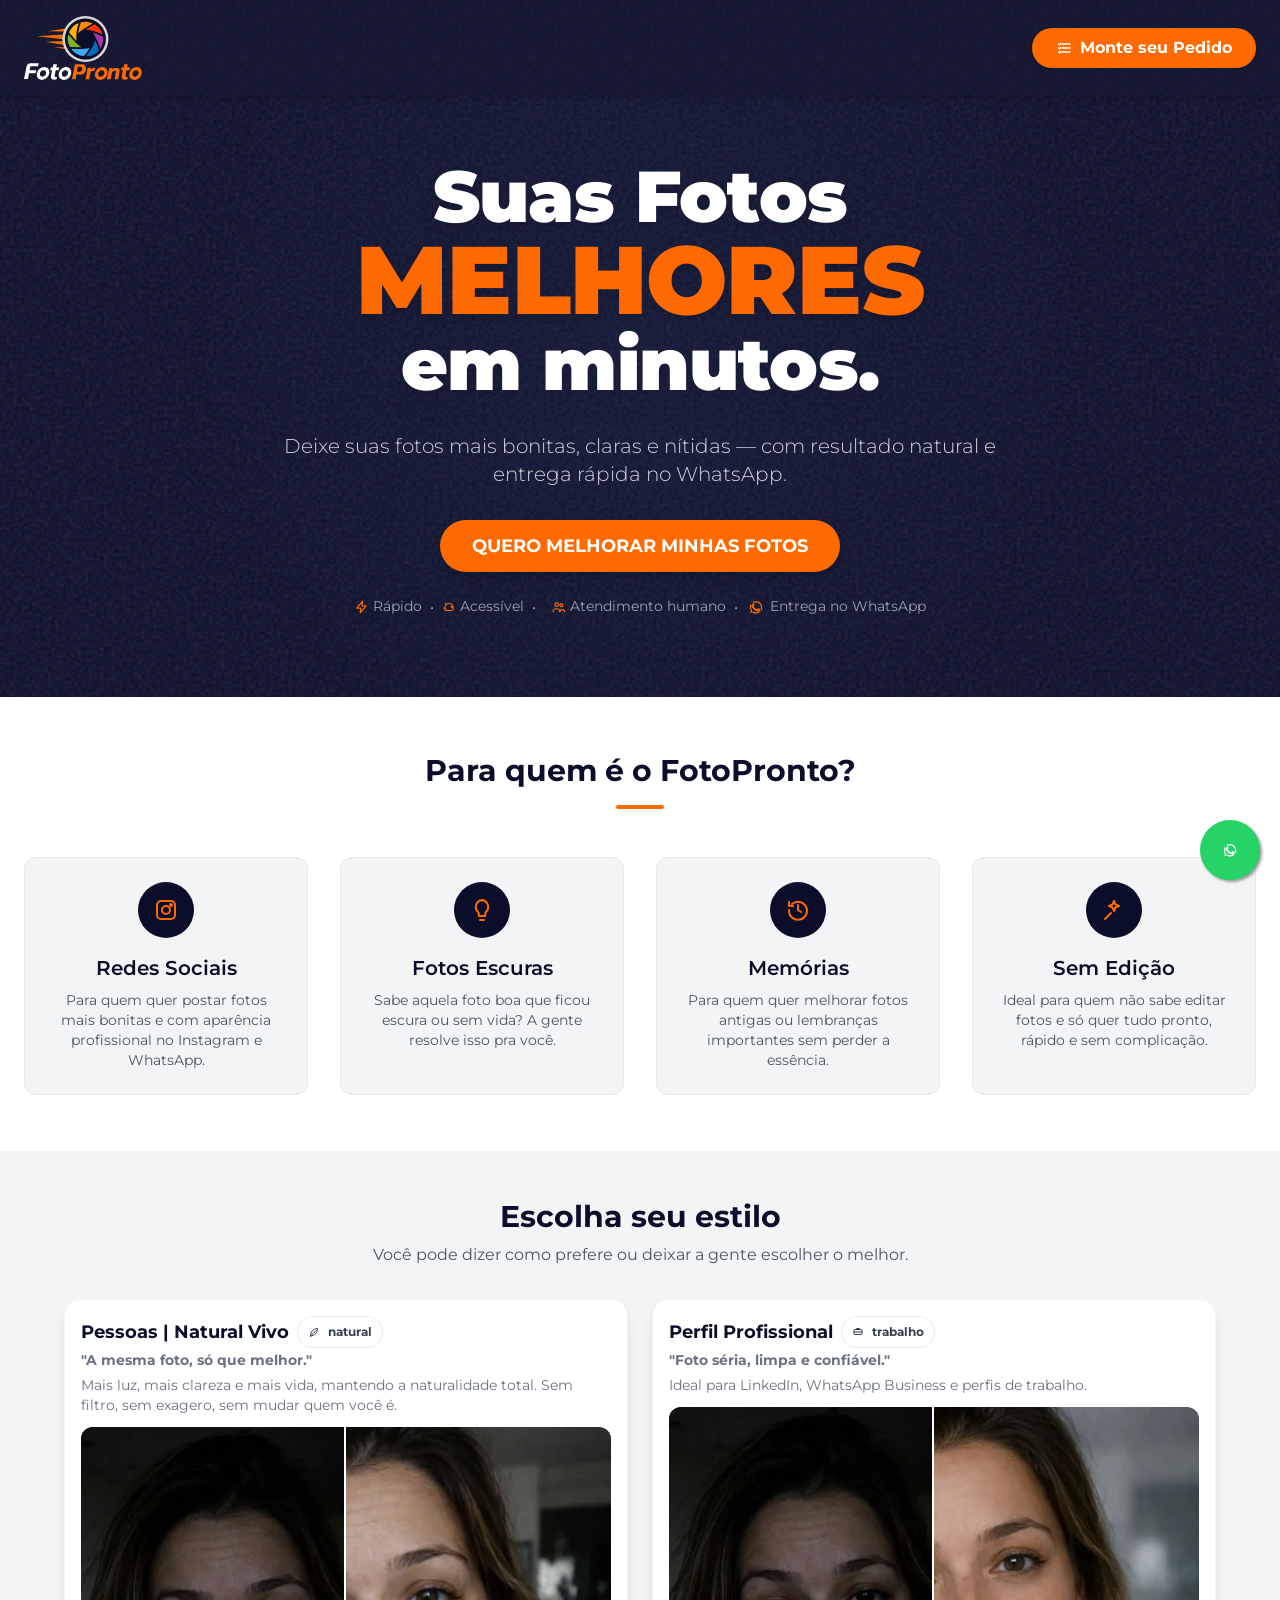
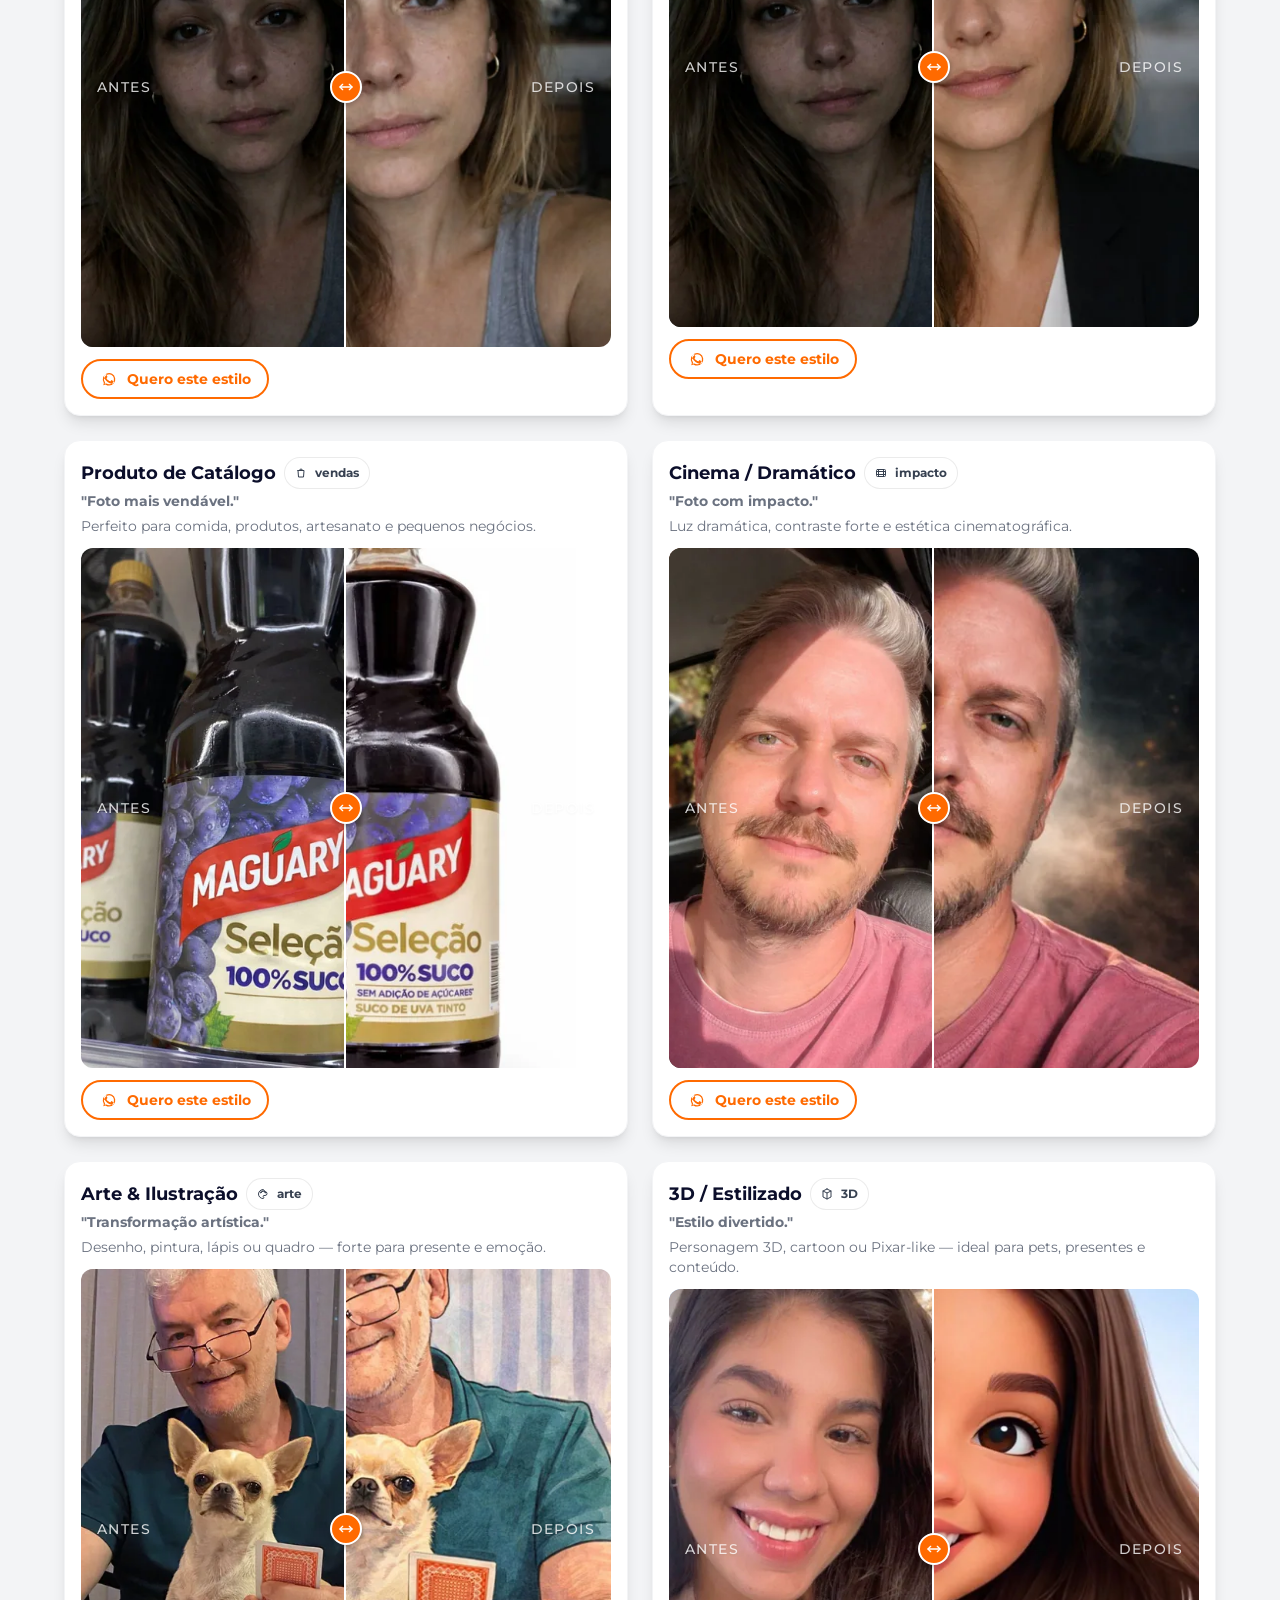
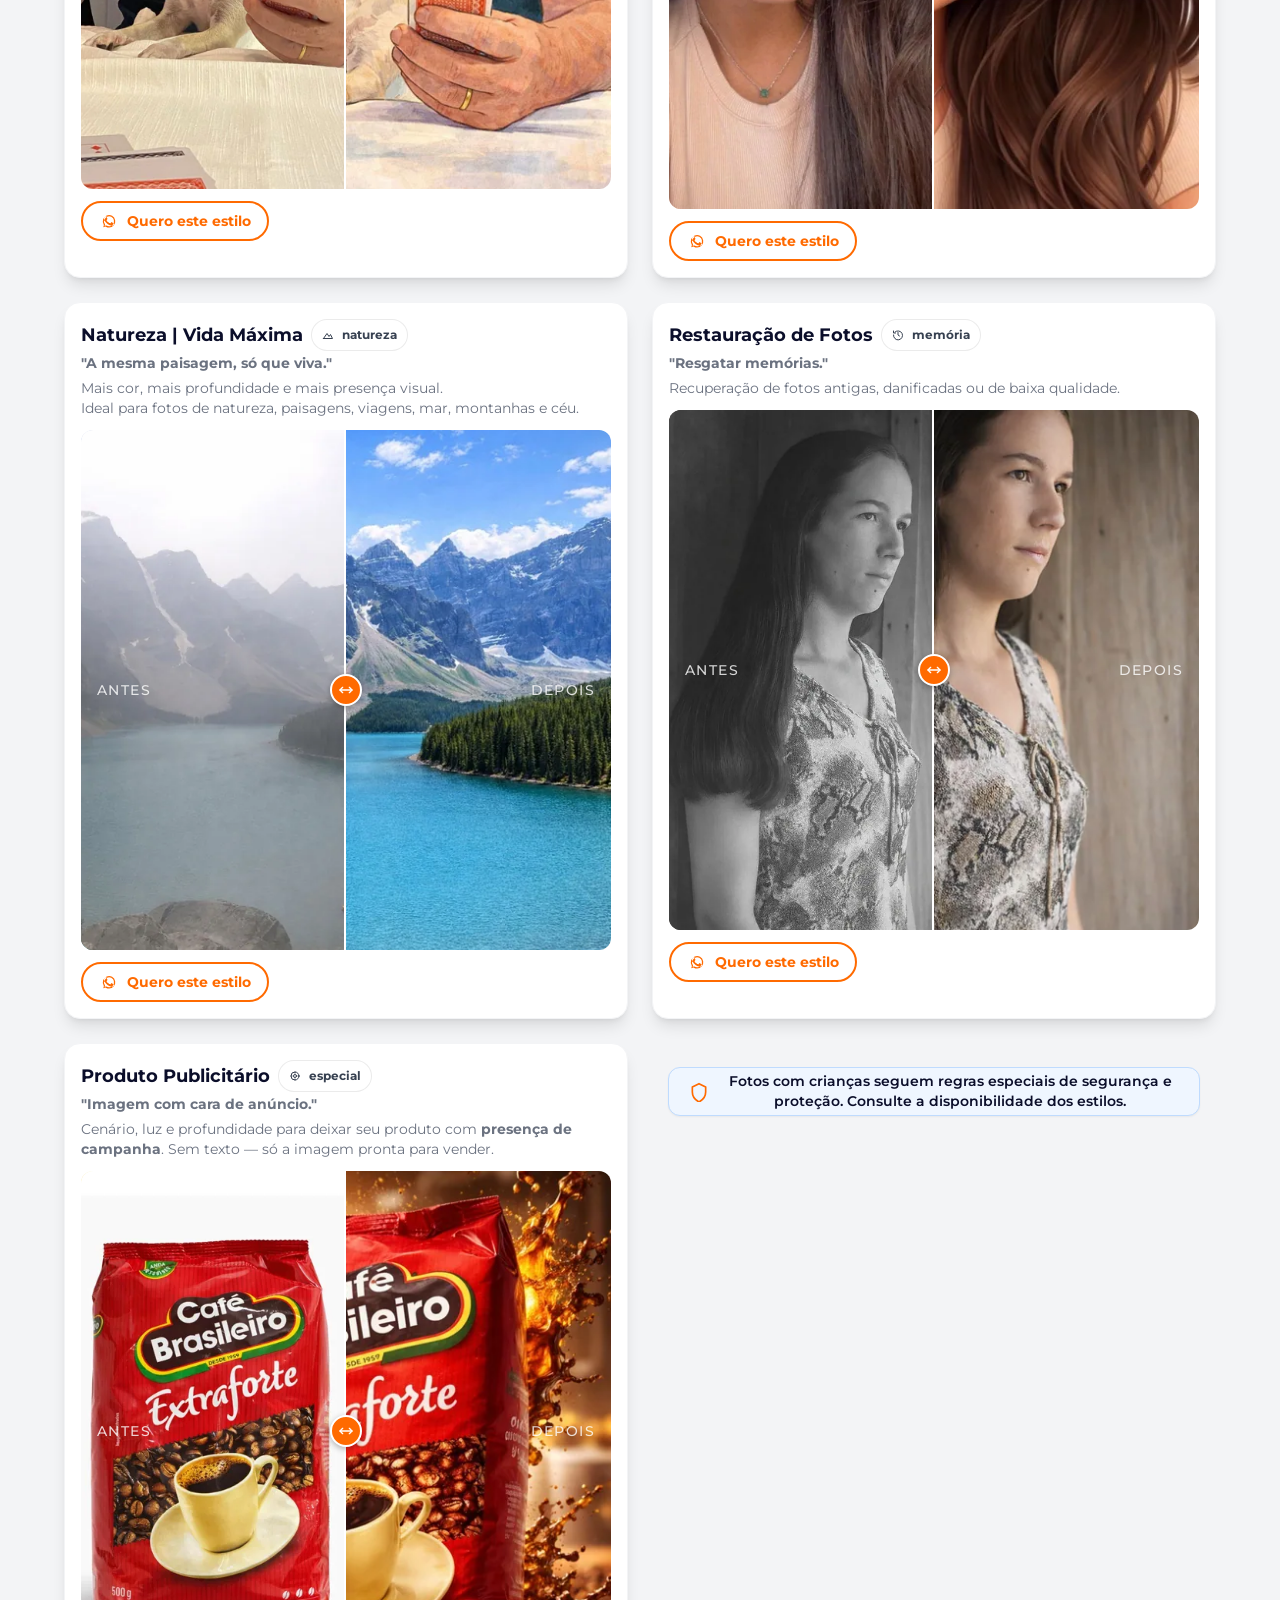
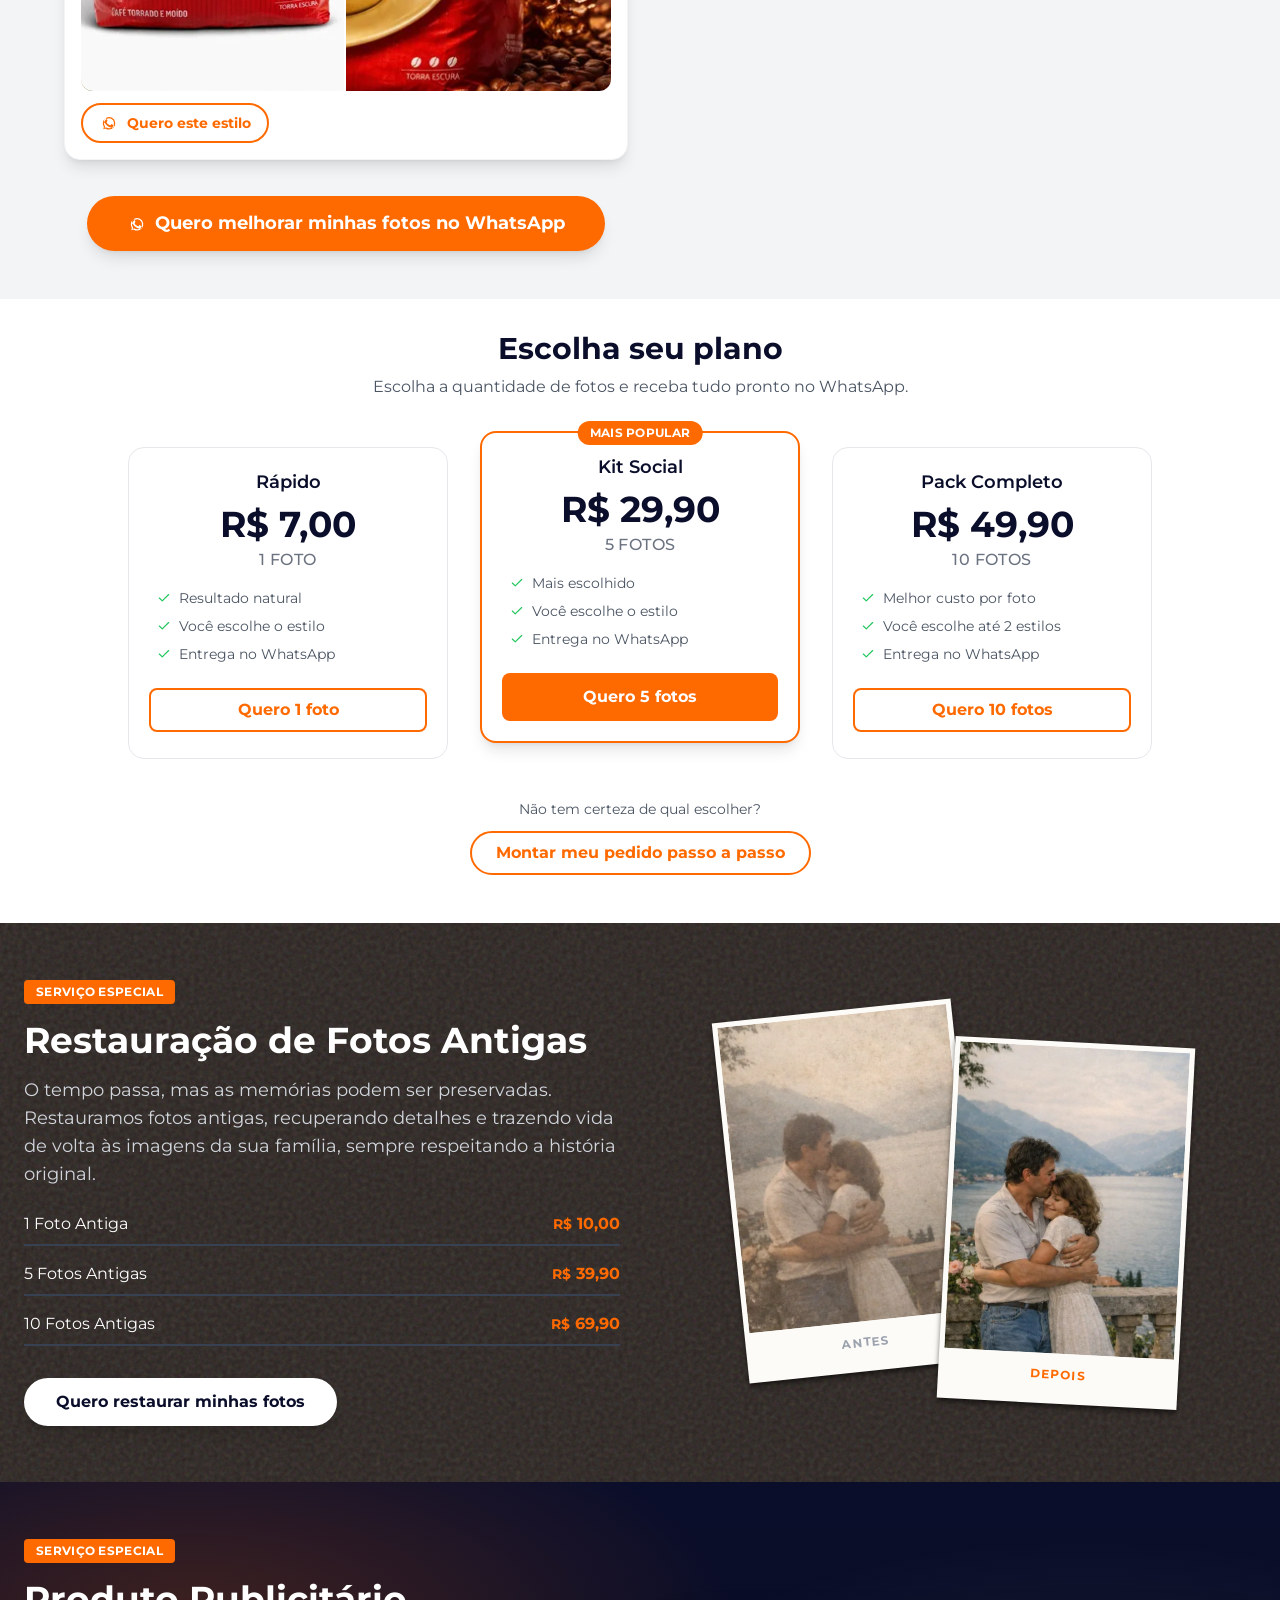
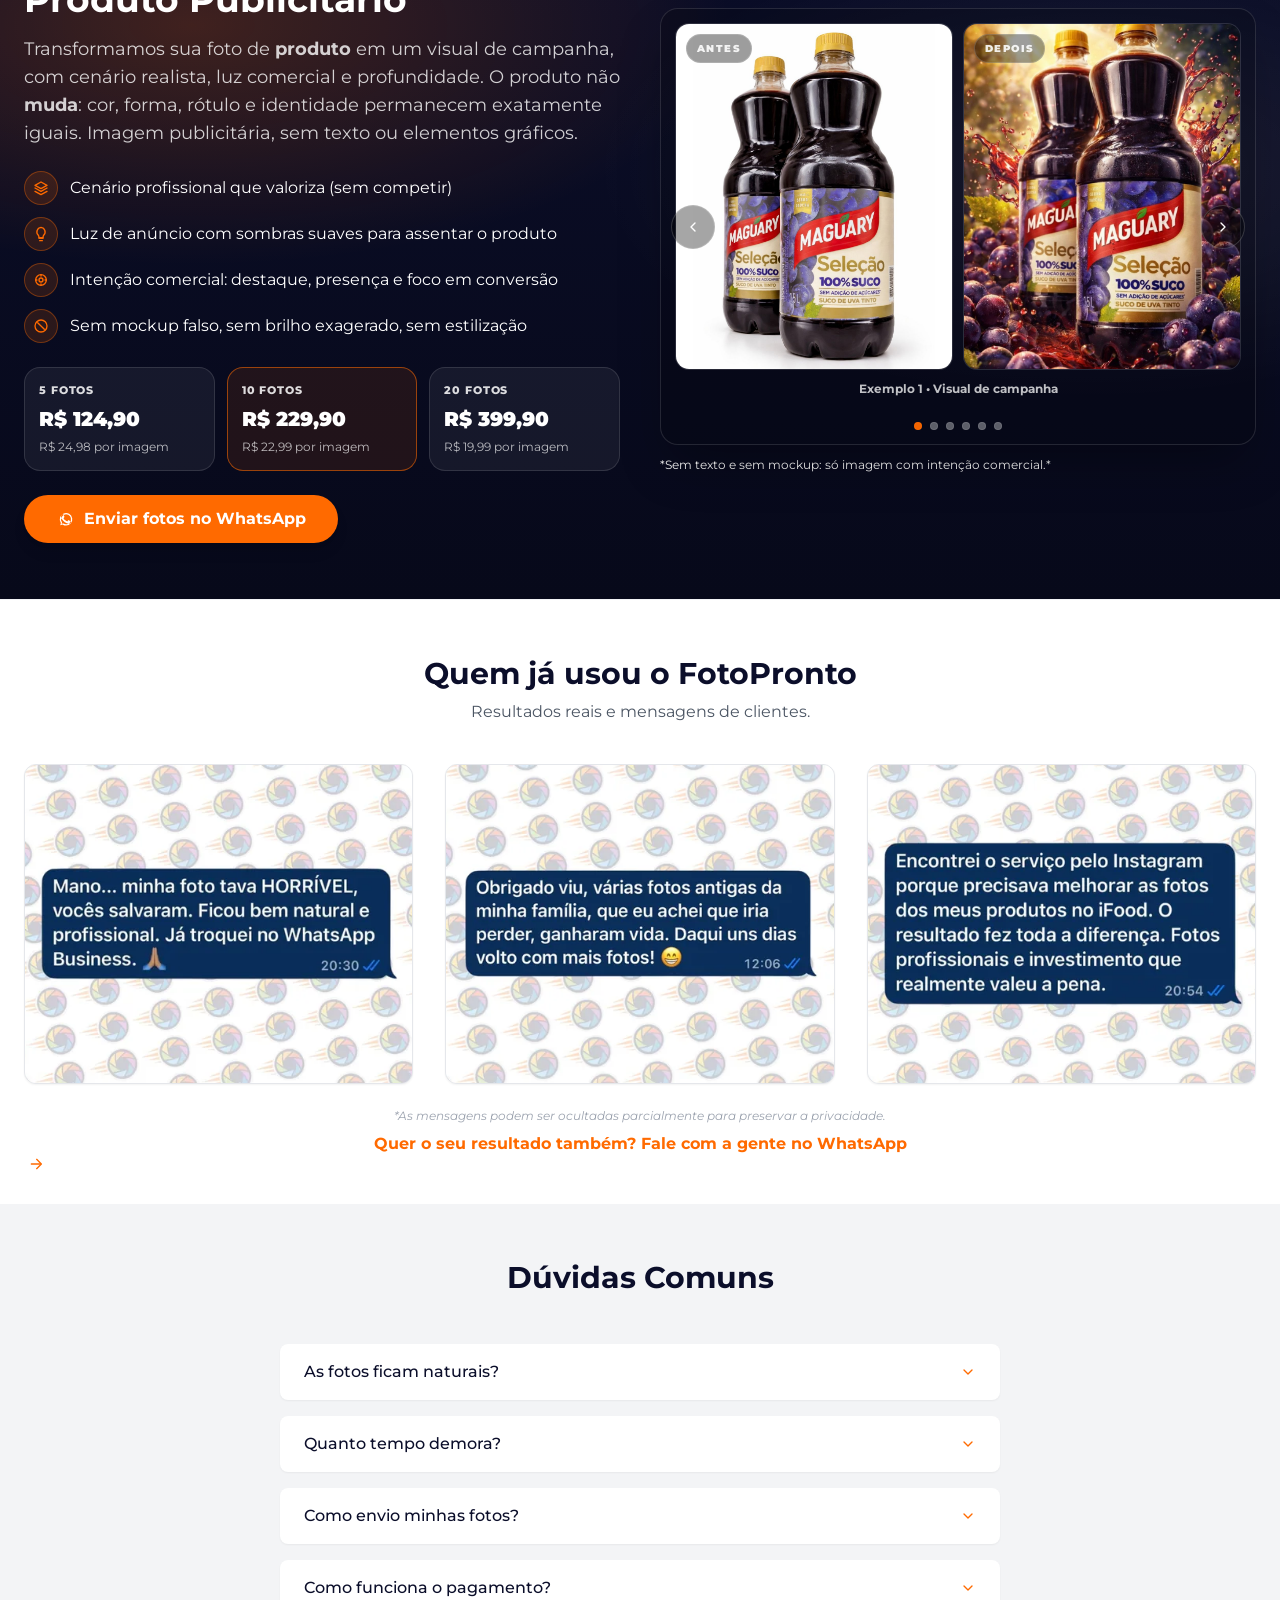
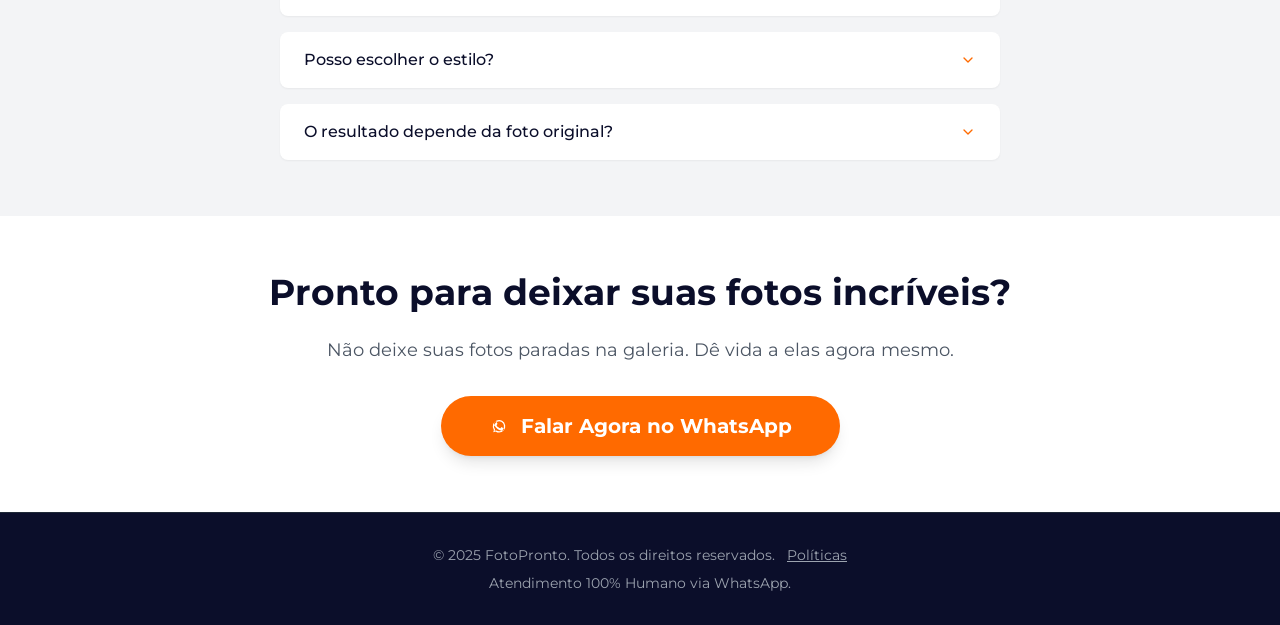
==== index.html @ 3edea9f1 "ok" ====
﻿<!DOCTYPE html>
<html lang="pt-BR">
  <head>
    <meta charset="UTF-8" />
    <meta name="viewport" content="width=device-width, initial-scale=1.0" />
    <title>FotoPronto - Suas fotos melhores em minutos</title>
    <!-- Meta Pixel Code -->
    <script>
      !function(f,b,e,v,n,t,s)
      {if(f.fbq)return;n=f.fbq=function(){n.callMethod?
      n.callMethod.apply(n,arguments):n.queue.push(arguments)};
      if(!f._fbq)f._fbq=n;n.push=n;n.loaded=!0;n.version='2.0';
      n.queue=[];t=b.createElement(e);t.async=!0;
      t.src=v;s=b.getElementsByTagName(e)[0];
      s.parentNode.insertBefore(t,s)}(window, document,'script',
      'https://connect.facebook.net/en_US/fbevents.js');
      fbq('init', '887688857450636');
      fbq('track', 'PageView');
    </script>
    <noscript><img height="1" width="1" style="display:none"
    src="https://www.facebook.com/tr?id=887688857450636&ev=PageView&noscript=1"
    /></noscript>
    <!-- End Meta Pixel Code -->
    <!-- Google tag (gtag.js) -->
    <script async src="https://www.googletagmanager.com/gtag/js?id=G-CSH58L6NEQ"></script>
    <script>
      window.dataLayer = window.dataLayer || [];
      function gtag(){dataLayer.push(arguments);}
      gtag('js', new Date());
      gtag('config', 'G-CSH58L6NEQ');
    </script>
    <meta
      name="description"
      content="Serviço de edição de fotos simples e rápido pelo WhatsApp. Melhore iluminação, cores e nitidez sem perder a naturalidade."
    />

    <!-- META TAGS OPEN GRAPH / COMPARTILHAMENTO -->
    <meta
      property="og:title"
      content="FotoPronto — Suas fotos melhores em minutos"
    />
    <meta
      property="og:description"
      content="Deixe suas fotos mais bonitas, claras e nítidas — com resultado natural e entrega rápida no WhatsApp."
    />
    <meta property="og:type" content="website" />
    <meta property="og:url" content="https://fotopronto.com" />
    <meta property="og:image" content="assets/img/logo.jpg" />

    <!-- TWITTER CARDS -->
    <meta name="twitter:card" content="summary_large_image" />
    <meta
      name="twitter:title"
      content="FotoPronto — Suas fotos melhores em minutos"
    />
    <meta
      name="twitter:description"
      content="Deixe suas fotos mais bonitas, claras e nítidas — com resultado natural e entrega rápida no WhatsApp."
    />
    <meta name="twitter:image" content="assets/img/logo.jpg" />

    <!-- Google Fonts: Montserrat -->
    <link rel="preconnect" href="https://fonts.googleapis.com" />
    <link rel="preconnect" href="https://fonts.gstatic.com" crossorigin />
    <link
      href="https://fonts.googleapis.com/css2?family=Montserrat:wght@400;600;800&display=swap"
      rel="stylesheet"
    />

    <!-- Preconnects -->
    <link rel="preconnect" href="https://cdnjs.cloudflare.com" crossorigin />
    <link rel="preconnect" href="https://www.googletagmanager.com" crossorigin />
    <link rel="preconnect" href="https://connect.facebook.net" crossorigin />
    <link rel="preconnect" href="https://www.google-analytics.com" crossorigin />

<!-- Tailwind (compiled) -->
    <link rel="stylesheet" href="assets/css/tailwind.min.css?v=20260125v3" />

    <!-- CSS separado -->
    <link rel="stylesheet" href="assets/css/styles.css?v=20260125v3" />
  
    <!-- FIX: missing Tailwind utility (h-5) in custom tailwind.min.css; needed for SVG icon sizing -->
    <style>.h-5{height:1.25rem}</style>
</head>

  <body class="font-sans text-gray-700 bg-white">
    <!-- Navbar (Sticky com Botão de Pedido) -->
    <nav class="bg-base-noise py-3 md:py-4 shadow-md sticky top-0 z-50">
      <div class="container mx-auto px-6 flex justify-between items-center">
        <!-- ÁREA DA LOGO (SVG EMBUTIDO) -->
        <a href="#" class="block" aria-label="FotoPronto - Início">
          <svg
            viewBox="0 0 860 467"
            fill="none"
            xmlns="http://www.w3.org/2000/svg"
            class="h-12 md:h-16 w-auto"
          >
            <path d="M218 227.5H293L299 241.5L218 227.5Z" fill="#FF6A00" />
            <path
              d="M157.5 187.5L282.778 183L293 211L157.5 187.5Z"
              fill="#FF6A00"
            />
            <path
              d="M94 147L286 135L283 170.5L188.5 158.75L94 147Z"
              fill="#FF6A00"
            />
            <path
              d="M171.5 110.5L301.5 90.5L293 113.5L171.5 110.5Z"
              fill="#FF6A00"
            />
            <circle cx="448" cy="168" r="168" fill="#D9D9D9" />
            <circle cx="448" cy="168" r="149.5" fill="#0B0E2A" stroke="black" />
            <path
              d="M633 461H606L623 379.5H646L645 392C645 392 651.435 384.441 657 382C664.764 378.595 671.08 378.024 678.5 379C685.92 379.976 691.339 381.555 695.5 387.5C699 392.5 697 405 697 405L686.5 461H661.5C661.5 461 666.5 431 670.5 410.5C674.5 390 644 402 642 410.5C640 419 633 461 633 461Z"
              fill="#FF6A00"
            />
            <path
              d="M475 461H449.5L465 378H489.5L487.5 391C498.758 377.466 506.202 375.754 520.5 378L514 401.5C496.808 400.124 488.097 400.161 485.5 411.5L475 461Z"
              fill="#FF6A00"
            />
            <path
              d="M519 176.5C506.63 219.627 489.35 245.635 453 293C496.81 292.209 516.715 282.3 546.5 253C538.721 220.956 532.227 204.553 519 176.5Z"
              fill="#056FB9"
            />
            <path
              d="M382.5 183L329 120.5C329 120.5 339.798 95.9357 353 82C380 53.5 399 52 399 52C399 52 387.754 88.2877 384.5 112C380.724 139.513 382.5 183 382.5 183Z"
              fill="#FFB202"
            />
            <path
              d="M501 54.5C439.604 89.5456 416.684 105.35 397 126.5C401.413 86.7826 405.698 69.5014 416 46C452.851 38.4263 470.768 42.3556 501 54.5Z"
              fill="#FF8900"
            />
            <path
              d="M515.5 61L449.5 99C500.579 106.078 527.712 113.834 573 135.5C564.495 104.312 551.908 87.9999 515.5 61Z"
              fill="#FF3301"
            />
            <path
              d="M578 153.5C580.777 188.31 574.653 208.834 556.5 239.5C534.479 173.269 522.411 151.83 501 120C536.828 132.211 555.319 139.299 578 153.5Z"
              fill="#A635AB"
            />
            <path
              d="M478.5 233C445.573 240.964 413.401 241.733 344.5 240C372.451 271.423 390.722 285.132 435 292C459.63 266.197 468.166 253.218 478.5 233Z"
              fill="#3CA8F3"
            />
            <path
              d="M336 226.5L418 228.5C394.705 213.02 374.463 193.153 323 134C316.605 168.502 314.545 188.062 336 226.5Z"
              fill="#7EB327"
            />
            <path
              d="M106.678 391.944C124.726 370.436 153.779 365.102 171.57 380.031C189.36 394.959 189.152 424.496 171.105 446.004C153.057 467.512 124.004 472.847 106.213 457.918C88.4225 442.99 88.6308 413.452 106.678 391.944ZM155.233 399.499C146.336 392.034 131.807 394.701 122.782 405.457C113.757 416.213 113.653 430.984 122.549 438.449C131.446 445.915 145.975 443.247 155 432.491C164.026 421.736 164.13 406.965 155.233 399.499Z"
              fill="#FFFDFD"
            />
            <path
              d="M266.673 392.379C284.721 370.871 313.774 365.537 331.565 380.466C349.355 395.394 349.147 424.931 331.1 446.439C313.052 467.948 283.999 473.282 266.208 458.353C248.417 443.425 248.626 413.887 266.673 392.379ZM315.228 399.934C306.331 392.469 291.802 395.137 282.776 405.893C273.752 416.648 273.648 431.419 282.544 438.885C291.441 446.35 305.97 443.683 314.995 432.927C324.021 422.171 324.125 407.4 315.228 399.934Z"
              fill="#FFFDFD"
            />
            <path
              d="M531.673 392.379C549.721 370.871 578.774 365.537 596.565 380.466C614.355 395.394 614.147 424.931 596.1 446.439C578.052 467.948 548.999 473.282 531.208 458.353C513.417 443.425 513.626 413.887 531.673 392.379ZM580.228 399.934C571.331 392.469 556.802 395.137 547.776 405.893C538.752 416.648 538.648 431.419 547.544 438.885C556.441 445.35 570.97 443.683 579.995 432.927C589.021 422.171 589.125 407.4 580.228 399.934Z"
              fill="#FF6A00"
            />
            <path
              d="M781.673 392.379C799.721 370.871 828.774 365.537 846.565 380.466C864.355 395.394 864.147 424.931 846.1 446.439C828.052 467.948 798.999 473.282 781.208 458.353C763.417 443.425 763.626 413.887 781.673 392.379ZM830.228 399.934C821.331 392.469 806.802 395.137 797.776 405.893C788.752 416.648 788.648 431.419 797.544 438.885C806.441 445.35 820.97 443.683 829.995 432.927C839.021 422.171 839.125 407.4 830.228 399.934Z"
              fill="#FF6A00"
            />
            <path
              d="M29 460.5H0L19.5 364C23.9947 351.535 33.562 344.656 47 344.5C60.438 344.344 108 344.5 108 344.5L102.5 367H52C47.7444 367.553 46.165 368.913 45 373.5L41 396H90.5L84 418.5H36.5L29 460.5Z"
              fill="white"
            />
            <path
              d="M240.5 352.5H214.5L209.5 376.5H195L191 396H204.5C199.265 417.562 196.311 443.453 196.5 450.5C196.689 457.547 210.139 469.447 238 462L240.5 445.5C225.177 447.296 222.287 443.715 225 431L231.5 396H252L258 376.5H235.5L240.5 352.5Z"
              fill="white"
            />
            <path
              d="M757.5 352.5H731.5L726.5 376.5H712L708 396H721.5C716.265 417.562 713.311 443.453 713.5 450.5C713.689 457.547 727.139 469.447 755 462L757.5 445.5C742.177 447.296 739.287 443.715 742 431L748.5 396H769L775 376.5H752.5L757.5 352.5Z"
              fill="#FF6A00"
            />
            <path
              d="M422.5 352.5C433.656 352.5 441.808 357.167 446.92 364.19C452.021 371.198 454.07 380.514 453.122 389.801C451.226 408.382 437.303 427 411.5 427H382.414L375.991 461.093L375.915 461.5H349.888L350.01 460.9L372.01 352.9L372.092 352.5H422.5ZM385.5 406.5H406.5C429.5 406.5 431 371 412 371H392.5L385.5 406.5Z"
              fill="#FF6A00"
            />
          </svg>
        </a>

        <!-- Botão Navbar -->
        <button
          onclick="document.getElementById('orderModal').classList.remove('hidden')"
          class="inline-flex items-center bg-brand-orange hover:bg-brand-orangeHover text-white font-bold py-2 px-4 md:px-6 rounded-full transition duration-300 shadow-sm hover:shadow-md text-xs md:text-base"
        >
          <svg class="fas fa-tasks mr-2 inline-flex w-5 h-5 align-middle" aria-hidden="true" focusable="false" width="1em" height="1em" viewBox="0 0 24 24" fill="none" stroke="currentColor" stroke-width="2" stroke-linecap="round" stroke-linejoin="round"><path d="M9 6h12"/>
<path d="M9 12h12"/>
<path d="M9 18h12"/>
<path d="M4 6l1.5 1.5L7 5"/>
<path d="M4 12l1.5 1.5L7 11"/>
<path d="M4 18l1.5 1.5L7 17"/></svg> Monte seu Pedido
        </button>
      </div>
    </nav>

    <main id="main" role="main">
    <!-- 1. Hero Section -->
    <header
      class="bg-hero-premium text-white pt-8 pb-12 md:pt-16 md:pb-20 relative overflow-hidden"
    >
      <div class="container mx-auto px-6 text-center relative z-10">
        <h1
          class="font-black mb-8 leading-[0.9] tracking-tighter drop-shadow-xl"
        >
          <span
            class="block text-4xl sm:text-5xl md:text-6xl lg:text-7xl text-white"
            >Suas Fotos</span
          >
          <span
            class="block text-5xl sm:text-6xl md:text-7xl lg:text-8xl text-brand-orange uppercase"
            >MELHORES</span
          >
          <span
            class="block text-4xl sm:text-5xl md:text-6xl lg:text-7xl text-white"
            >em minutos.</span
          >
        </h1>
        <p
          class="text-base md:text-xl text-gray-300 mb-6 md:mb-8 max-w-3xl mx-auto font-light"
        >
          Deixe suas fotos mais bonitas, claras e nítidas — com resultado
          natural e entrega rápida no WhatsApp.
        </p>
        <div class="flex flex-col items-center gap-4">
          <a
            href="#"
            class="wa-hero-btn bg-brand-orange hover:bg-brand-orangeHover text-white text-base md:text-lg font-bold py-3 px-8 rounded-full shadow-lg transform transition hover:-translate-y-1 hover:shadow-xl w-10/12 md:w-auto text-center leading-tight whitespace-nowrap"
          >
            QUERO MELHORAR <br class="block md:hidden" />
            MINHAS FOTOS
          </a>
          <div
            class="text-xs md:text-sm text-gray-400 mt-2 flex flex-col md:flex-row justify-center items-center gap-1 md:gap-4"
          >
            <div class="flex items-center gap-2">
              <span><svg class="fas fa-bolt text-brand-orange inline-flex w-5 h-5 align-middle" aria-hidden="true" focusable="false" width="1em" height="1em" viewBox="0 0 24 24" fill="none" stroke="currentColor" stroke-width="2" stroke-linecap="round" stroke-linejoin="round"><path d="M13 2L3 14h7l-1 8 10-12h-7l1-8z"/></svg> Rápido</span>
              •
              <span
                ><svg class="fas fa-piggy-bank text-brand-orange inline-flex w-5 h-5 align-middle" aria-hidden="true" focusable="false" width="1em" height="1em" viewBox="0 0 24 24" fill="none" stroke="currentColor" stroke-width="2" stroke-linecap="round" stroke-linejoin="round"><path d="M5 13a7 7 0 0 1 14 0v3a2 2 0 0 1-2 2H9a4 4 0 0 1-4-4v-1z"/>
<circle cx="17" cy="12" r="1"/>
<path d="M8 8l-2-2"/>
<path d="M5 14H3"/></svg>
                Acessível</span
              >
              <span class="hidden md:inline">•</span>
            </div>
            <div class="flex items-center gap-2">
              <span
                ><svg class="fas fa-user-friends text-brand-orange inline-flex w-5 h-5 align-middle" aria-hidden="true" focusable="false" width="1em" height="1em" viewBox="0 0 24 24" fill="none" stroke="currentColor" stroke-width="2" stroke-linecap="round" stroke-linejoin="round"><circle cx="8" cy="8" r="3"/>
<circle cx="16" cy="9" r="2.5"/>
<path d="M2 20c0-3 3-5 6-5s6 2 6 5"/>
<path d="M12.5 20c0-2 2-3.5 4.5-3.5s4.5 1.5 4.5 3.5"/></svg>
                Atendimento humano</span
              >
              •
              <span
                ><svg class="fab fa-whatsapp text-brand-orange inline-flex w-5 h-5 align-middle" aria-hidden="true" focusable="false" viewBox="0 0 24 24" fill="currentColor"><path d="M17.472 14.382c-.297-.149-1.758-.867-2.029-.967-.273-.099-.471-.148-.669.149-.198.297-.767.967-.94 1.164-.173.198-.347.223-.644.075-.297-.149-1.255-.462-2.39-1.475-.883-.788-1.48-1.761-1.653-2.059-.173-.297-.018-.458.13-.606.134-.133.297-.347.446-.521.149-.173.198-.297.297-.495.099-.198.05-.372-.025-.521-.075-.149-.669-1.612-.916-2.206-.242-.579-.487-.5-.669-.51l-.57-.01c-.198 0-.521.074-.793.372s-1.04 1.016-1.04 2.479 1.065 2.876 1.214 3.074c.149.198 2.096 3.2 5.077 4.487.709.306 1.262.489 1.694.626.712.227 1.36.195 1.872.118.571-.085 1.758-.719 2.006-1.414.248-.694.248-1.289.173-1.414-.074-.124-.272-.198-.57-.347m-5.421 5.503h-.002a7.5 7.5 0 0 1-3.821-1.036l-.274-.163-2.846.747.759-2.774-.177-.284a7.5 7.5 0 1 1 6.36 3.51m0-13.5a6 6 0 0 0-5.02 9.27l.239.382-.46 1.677 1.72-.451.37.219a6 6 0 1 0 3.151-11.097"/></svg> Entrega no
                WhatsApp</span
              >
            </div>
          </div>
        </div>
      </div>
    </header>

    <!-- 2. Para Quem É -->
    <section class="py-8 md:py-14 bg-white">
      <div class="container mx-auto px-6">
        <div class="text-center mb-6 md:mb-12">
          <h2 class="text-2xl md:text-3xl font-bold text-brand-blue">
            Para quem é o FotoPronto?
          </h2>
          <div
            class="w-12 h-1 bg-brand-orange mx-auto mt-2 md:mt-4 rounded"
          ></div>
        </div>
        <div
          class="grid grid-cols-2 sm:grid-cols-2 lg:grid-cols-4 gap-3 md:gap-8"
        >
          <div
            class="bg-gray-100 p-3 md:p-6 rounded-xl border border-gray-200 hover:shadow-md transition"
          >
            <div
              class="w-10 h-10 md:w-14 md:h-14 bg-brand-blue rounded-full flex items-center justify-center text-brand-orange text-lg md:text-2xl mb-2 md:mb-4 mx-auto"
            >
              <svg class="fab fa-instagram" aria-hidden="true" focusable="false" width="1em" height="1em" viewBox="0 0 24 24" fill="none" stroke="currentColor" stroke-width="2" stroke-linecap="round" stroke-linejoin="round"><rect x="3" y="3" width="18" height="18" rx="4"/>
<circle cx="12" cy="12" r="4"/>
<circle cx="17" cy="7" r="1"/></svg>
            </div>
            <h3
              class="text-base md:text-xl font-semibold text-center card-title mb-1 md:mb-2"
            >
              Redes Sociais
            </h3>
            <p class="text-center text-gray-600 text-xs md:text-sm">
              Para quem quer postar fotos mais bonitas e com aparência
              profissional no Instagram e WhatsApp.
            </p>
          </div>
          <div
            class="bg-gray-100 p-3 md:p-6 rounded-xl border border-gray-200 hover:shadow-md transition"
          >
            <div
              class="w-10 h-10 md:w-14 md:h-14 bg-brand-blue rounded-full flex items-center justify-center text-brand-orange text-lg md:text-2xl mb-2 md:mb-4 mx-auto"
            >
              <svg class="fas fa-lightbulb" aria-hidden="true" focusable="false" width="1em" height="1em" viewBox="0 0 24 24" fill="none" stroke="currentColor" stroke-width="2" stroke-linecap="round" stroke-linejoin="round"><path d="M9 18h6"/>
<path d="M10 22h4"/>
<path d="M12 2a7 7 0 0 0-4 12c1 1 1 2 1 4h6c0-2 0-3 1-4a7 7 0 0 0-4-12z"/></svg>
            </div>
            <h3
              class="text-base md:text-xl font-semibold text-center card-title mb-1 md:mb-2"
            >
              Fotos Escuras
            </h3>
            <p class="text-center text-gray-600 text-xs md:text-sm">
              Sabe aquela foto boa que ficou escura ou sem vida? A gente resolve
              isso pra você.
            </p>
          </div>
          <div
            class="bg-gray-100 p-3 md:p-6 rounded-xl border border-gray-200 hover:shadow-md transition"
          >
            <div
              class="w-10 h-10 md:w-14 md:h-14 bg-brand-blue rounded-full flex items-center justify-center text-brand-orange text-lg md:text-2xl mb-2 md:mb-4 mx-auto"
            >
              <svg class="fas fa-history" aria-hidden="true" focusable="false" width="1em" height="1em" viewBox="0 0 24 24" fill="none" stroke="currentColor" stroke-width="2" stroke-linecap="round" stroke-linejoin="round"><path d="M3 12a9 9 0 1 0 3-6"/>
<path d="M3 4v4h4"/>
<path d="M12 7v5l3 2"/></svg>
            </div>
            <h3
              class="text-base md:text-xl font-semibold text-center card-title mb-1 md:mb-2"
            >
              Memórias
            </h3>
            <p class="text-center text-gray-600 text-xs md:text-sm">
              Para quem quer melhorar fotos antigas ou lembranças importantes
              sem perder a essência.
            </p>
          </div>
          <div
            class="bg-gray-100 p-3 md:p-6 rounded-xl border border-gray-200 hover:shadow-md transition"
          >
            <div
              class="w-10 h-10 md:w-14 md:h-14 bg-brand-blue rounded-full flex items-center justify-center text-brand-orange text-lg md:text-2xl mb-2 md:mb-4 mx-auto"
            >
              <svg class="fas fa-magic" aria-hidden="true" focusable="false" width="1em" height="1em" viewBox="0 0 24 24" fill="none" stroke="currentColor" stroke-width="2" stroke-linecap="round" stroke-linejoin="round"><path d="M12 3l1.5 3.5L17 8l-3.5 1.5L12 13l-1.5-3.5L7 8l3.5-1.5L12 3z"/>
<path d="M3 21l6-6"/></svg>
            </div>
            <h3
              class="text-base md:text-xl font-semibold text-center card-title mb-1 md:mb-2"
            >
              Sem Edição
            </h3>
            <p class="text-center text-gray-600 text-xs md:text-sm">
              Ideal para quem não sabe editar fotos e só quer tudo pronto,
              rápido e sem complicação.
            </p>
          </div>
        </div>
      </div>
    </section>

    <!-- 3. Escolha seu estilo -->
    <section class="py-8 md:py-12 bg-gray-100">
      <div class="container mx-auto px-6">
        <div class="text-center mb-6 md:mb-8">
          <h2 class="text-2xl md:text-3xl font-bold text-brand-blue">
            Escolha seu estilo
          </h2>
          <p class="text-gray-600 mt-1 md:mt-2 text-sm md:text-base">
            Você pode dizer como prefere ou deixar a gente escolher o melhor.
          </p>
        </div>

       <div class="grid grid-cols-1 md:grid-cols-2 gap-6 max-w-6xl mx-auto">
  <!-- Card 1: Natural Aprimorado -->
  <div class="bg-white rounded-2xl shadow-lg overflow-hidden border border-gray-100 p-4">
    <div class="mb-3">
      <div class="flex flex-wrap items-center gap-2">
        <h3 class="text-lg font-bold card-title">Pessoas | Natural Vivo</h3>
        <span class="style-tag"><svg class="fas fa-leaf" aria-hidden="true" focusable="false" width="1em" height="1em" viewBox="0 0 24 24" fill="none" stroke="currentColor" stroke-width="2" stroke-linecap="round" stroke-linejoin="round"><path d="M5 20c9-1 14-6 14-15-9 1-14 6-14 15z"/>
<path d="M5 20c4-4 7-7 11-11"/></svg> natural</span>
      </div>
      <p class="style-subtitle">"A mesma foto, só que melhor."</p>
      <p class="text-sm text-gray-500 mt-1">
              Mais luz, mais clareza e mais vida, mantendo a naturalidade total. Sem filtro, sem exagero, sem mudar quem você é.
            </p>
    </div>

    <div class="style-slider-container aspect-[4/5] w-full rounded-xl relative group max-h-[60vh] md:max-h-[520px]">
        <picture>
    <source type="image/webp" srcset="assets/img/natural-depois-360.webp 360w, assets/img/natural-depois-540.webp 540w, assets/img/natural-depois-900.webp 900w" sizes="(max-width: 768px) 90vw, 520px" />
    <img src="assets/img/natural-depois.jpg" alt="Depois" class="style-slider-img" loading="lazy" decoding="async" width="900" height="1125" srcset="assets/img/natural-depois.jpg 900w" sizes="(max-width: 768px) 90vw, 520px" />
  </picture>
      <div class="style-slider-overlay">
          <picture>
    <source type="image/webp" srcset="assets/img/natural-antes-360.webp 360w, assets/img/natural-antes-540.webp 540w, assets/img/natural-antes-900.webp 900w" sizes="(max-width: 768px) 90vw, 520px" />
    <img src="assets/img/natural-antes.jpg" alt="Antes" class="style-slider-img" loading="lazy" decoding="async" width="900" height="1125" srcset="assets/img/natural-antes.jpg 900w" sizes="(max-width: 768px) 90vw, 520px" />
  </picture>
        <span class="absolute top-1/2 left-4 -translate-y-1/2 text-white/80 text-sm font-medium tracking-widest drop-shadow-sm uppercase pointer-events-none z-20">Antes</span>
      </div>
      <span class="absolute top-1/2 right-4 -translate-y-1/2 text-white/80 text-sm font-medium tracking-widest drop-shadow-sm uppercase pointer-events-none z-0">Depois</span>
      <div class="style-slider-handle"><svg class="fas fa-arrows-alt-h" aria-hidden="true" focusable="false" width="1em" height="1em" viewBox="0 0 24 24" fill="none" stroke="currentColor" stroke-width="2" stroke-linecap="round" stroke-linejoin="round"><path d="M3 12h18"/>
<path d="M7 8l-4 4 4 4"/>
<path d="M17 8l4 4-4 4"/></svg></div>
    </div>

    <a
      href="https://wa.me/5565992726478?text=Ol%C3%A1!%20Quero%20o%20estilo%20Natural%20Aprimorado."
      class="wa-link-btn inline-flex items-center gap-2 border-2 border-brand-orange bg-white hover:bg-orange-50 text-brand-orange font-bold px-4 py-2 rounded-full text-sm transition mt-3"
    >
      <svg class="fab fa-whatsapp inline-flex w-5 h-5 align-middle" aria-hidden="true" focusable="false" viewBox="0 0 24 24" fill="currentColor"><path d="M17.472 14.382c-.297-.149-1.758-.867-2.029-.967-.273-.099-.471-.148-.669.149-.198.297-.767.967-.94 1.164-.173.198-.347.223-.644.075-.297-.149-1.255-.462-2.39-1.475-.883-.788-1.48-1.761-1.653-2.059-.173-.297-.018-.458.13-.606.134-.133.297-.347.446-.521.149-.173.198-.297.297-.495.099-.198.05-.372-.025-.521-.075-.149-.669-1.612-.916-2.206-.242-.579-.487-.5-.669-.51l-.57-.01c-.198 0-.521.074-.793.372s-1.04 1.016-1.04 2.479 1.065 2.876 1.214 3.074c.149.198 2.096 3.2 5.077 4.487.709.306 1.262.489 1.694.626.712.227 1.36.195 1.872.118.571-.085 1.758-.719 2.006-1.414.248-.694.248-1.289.173-1.414-.074-.124-.272-.198-.57-.347m-5.421 5.503h-.002a7.5 7.5 0 0 1-3.821-1.036l-.274-.163-2.846.747.759-2.774-.177-.284a7.5 7.5 0 1 1 6.36 3.51m0-13.5a6 6 0 0 0-5.02 9.27l.239.382-.46 1.677 1.72-.451.37.219a6 6 0 1 0 3.151-11.097"/></svg> Quero este estilo
    </a>
  </div>

  <!-- Card 2: Perfil Profissional -->
  <div class="bg-white rounded-2xl shadow-lg overflow-hidden border border-gray-100 p-4">
    <div class="mb-3">
      <div class="flex flex-wrap items-center gap-2">
        <h3 class="text-lg font-bold card-title">Perfil Profissional</h3>
        <span class="style-tag"><svg class="fas fa-briefcase" aria-hidden="true" focusable="false" width="1em" height="1em" viewBox="0 0 24 24" fill="none" stroke="currentColor" stroke-width="2" stroke-linecap="round" stroke-linejoin="round"><rect x="4" y="7" width="16" height="10" rx="2"/>
<path d="M9 7V5h6v2"/>
<path d="M4 12h16"/></svg> trabalho</span>
      </div>
      <p class="style-subtitle">"Foto séria, limpa e confiável."</p>
      <p class="text-sm text-gray-500 mt-1">
        Ideal para LinkedIn, WhatsApp Business e perfis de trabalho.
      </p>
    </div>

    <div class="style-slider-container aspect-[4/5] w-full rounded-xl relative group max-h-[60vh] md:max-h-[520px]">
        <picture>
    <source type="image/webp" srcset="assets/img/profissional-depois-360.webp 360w, assets/img/profissional-depois-540.webp 540w, assets/img/profissional-depois-900.webp 900w" sizes="(max-width: 768px) 90vw, 520px" />
    <img src="assets/img/profissional-depois.jpg" alt="Depois" class="style-slider-img" loading="lazy" decoding="async" width="900" height="1125" srcset="assets/img/profissional-depois.jpg 900w" sizes="(max-width: 768px) 90vw, 520px" />
  </picture>
      <div class="style-slider-overlay">
          <picture>
    <source type="image/webp" srcset="assets/img/profissional-antes-360.webp 360w, assets/img/profissional-antes-540.webp 540w, assets/img/profissional-antes-900.webp 900w" sizes="(max-width: 768px) 90vw, 520px" />
    <img src="assets/img/profissional-antes.jpg" alt="Antes" class="style-slider-img" loading="lazy" decoding="async" width="900" height="1125" srcset="assets/img/profissional-antes.jpg 900w" sizes="(max-width: 768px) 90vw, 520px" />
  </picture>
        <span class="absolute top-1/2 left-4 -translate-y-1/2 text-white/80 text-sm font-medium tracking-widest drop-shadow-sm uppercase pointer-events-none z-20">Antes</span>
      </div>
      <span class="absolute top-1/2 right-4 -translate-y-1/2 text-white/80 text-sm font-medium tracking-widest drop-shadow-sm uppercase pointer-events-none z-0">Depois</span>
      <div class="style-slider-handle"><svg class="fas fa-arrows-alt-h" aria-hidden="true" focusable="false" width="1em" height="1em" viewBox="0 0 24 24" fill="none" stroke="currentColor" stroke-width="2" stroke-linecap="round" stroke-linejoin="round"><path d="M3 12h18"/>
<path d="M7 8l-4 4 4 4"/>
<path d="M17 8l4 4-4 4"/></svg></div>
    </div>

    <a
      href="https://wa.me/5565992726478?text=Ol%C3%A1!%20Quero%20o%20estilo%20Perfil%20Profissional."
      class="wa-link-btn inline-flex items-center gap-2 border-2 border-brand-orange bg-white hover:bg-orange-50 text-brand-orange font-bold px-4 py-2 rounded-full text-sm transition mt-3"
    >
      <svg class="fab fa-whatsapp inline-flex w-5 h-5 align-middle" aria-hidden="true" focusable="false" viewBox="0 0 24 24" fill="currentColor"><path d="M17.472 14.382c-.297-.149-1.758-.867-2.029-.967-.273-.099-.471-.148-.669.149-.198.297-.767.967-.94 1.164-.173.198-.347.223-.644.075-.297-.149-1.255-.462-2.39-1.475-.883-.788-1.48-1.761-1.653-2.059-.173-.297-.018-.458.13-.606.134-.133.297-.347.446-.521.149-.173.198-.297.297-.495.099-.198.05-.372-.025-.521-.075-.149-.669-1.612-.916-2.206-.242-.579-.487-.5-.669-.51l-.57-.01c-.198 0-.521.074-.793.372s-1.04 1.016-1.04 2.479 1.065 2.876 1.214 3.074c.149.198 2.096 3.2 5.077 4.487.709.306 1.262.489 1.694.626.712.227 1.36.195 1.872.118.571-.085 1.758-.719 2.006-1.414.248-.694.248-1.289.173-1.414-.074-.124-.272-.198-.57-.347m-5.421 5.503h-.002a7.5 7.5 0 0 1-3.821-1.036l-.274-.163-2.846.747.759-2.774-.177-.284a7.5 7.5 0 1 1 6.36 3.51m0-13.5a6 6 0 0 0-5.02 9.27l.239.382-.46 1.677 1.72-.451.37.219a6 6 0 1 0 3.151-11.097"/></svg> Quero este estilo
    </a>
  </div>

  <!-- Card 3: Produto de Catálogo -->
  <div class="bg-white rounded-2xl shadow-lg overflow-hidden border border-gray-100 p-4">
    <div class="mb-3">
      <div class="flex flex-wrap items-center gap-2">
        <h3 class="text-lg font-bold card-title">Produto de Catálogo</h3>
        <span class="style-tag"><svg class="fas fa-bag-shopping" aria-hidden="true" focusable="false" width="1em" height="1em" viewBox="0 0 24 24" fill="none" stroke="currentColor" stroke-width="2" stroke-linecap="round" stroke-linejoin="round"><path d="M6 7h12l-1 13H7L6 7z"/>
<path d="M9 7a3 3 0 0 1 6 0"/></svg> vendas</span>
      </div>
      <p class="style-subtitle">"Foto mais vendável."</p>
      <p class="text-sm text-gray-500 mt-1">
        Perfeito para comida, produtos, artesanato e pequenos negócios.
      </p>
    </div>

    <div class="style-slider-container aspect-[4/5] w-full rounded-xl relative group max-h-[60vh] md:max-h-[520px]">
        <picture>
    <source type="image/webp" srcset="assets/img/catalogo-depois-360.webp 360w, assets/img/catalogo-depois-540.webp 540w, assets/img/catalogo-depois-900.webp 900w" sizes="(max-width: 768px) 90vw, 520px" />
    <img src="assets/img/catalogo-depois.jpg" alt="Depois" class="style-slider-img" loading="lazy" decoding="async" width="900" height="1125" srcset="assets/img/catalogo-depois.jpg 900w" sizes="(max-width: 768px) 90vw, 520px" />
  </picture>
      <div class="style-slider-overlay">
          <picture>
    <source type="image/webp" srcset="assets/img/catalogo-antes-360.webp 360w, assets/img/catalogo-antes-540.webp 540w, assets/img/catalogo-antes-900.webp 900w" sizes="(max-width: 768px) 90vw, 520px" />
    <img src="assets/img/catalogo-antes.jpg" alt="Antes" class="style-slider-img" loading="lazy" decoding="async" width="900" height="1125" srcset="assets/img/catalogo-antes.jpg 900w" sizes="(max-width: 768px) 90vw, 520px" />
  </picture>
        <span class="absolute top-1/2 left-4 -translate-y-1/2 text-white/80 text-sm font-medium tracking-widest drop-shadow-sm uppercase pointer-events-none z-20">Antes</span>
      </div>
      <span class="absolute top-1/2 right-4 -translate-y-1/2 text-white/80 text-sm font-medium tracking-widest drop-shadow-sm uppercase pointer-events-none z-0">Depois</span>
      <div class="style-slider-handle"><svg class="fas fa-arrows-alt-h" aria-hidden="true" focusable="false" width="1em" height="1em" viewBox="0 0 24 24" fill="none" stroke="currentColor" stroke-width="2" stroke-linecap="round" stroke-linejoin="round"><path d="M3 12h18"/>
<path d="M7 8l-4 4 4 4"/>
<path d="M17 8l4 4-4 4"/></svg></div>
    </div>

    <a
      href="https://wa.me/5565992726478?text=Ol%C3%A1!%20Quero%20o%20estilo%20Produto%20em%20Destaque."
      class="wa-link-btn inline-flex items-center gap-2 border-2 border-brand-orange bg-white hover:bg-orange-50 text-brand-orange font-bold px-4 py-2 rounded-full text-sm transition mt-3"
    >
      <svg class="fab fa-whatsapp inline-flex w-5 h-5 align-middle" aria-hidden="true" focusable="false" viewBox="0 0 24 24" fill="currentColor"><path d="M17.472 14.382c-.297-.149-1.758-.867-2.029-.967-.273-.099-.471-.148-.669.149-.198.297-.767.967-.94 1.164-.173.198-.347.223-.644.075-.297-.149-1.255-.462-2.39-1.475-.883-.788-1.48-1.761-1.653-2.059-.173-.297-.018-.458.13-.606.134-.133.297-.347.446-.521.149-.173.198-.297.297-.495.099-.198.05-.372-.025-.521-.075-.149-.669-1.612-.916-2.206-.242-.579-.487-.5-.669-.51l-.57-.01c-.198 0-.521.074-.793.372s-1.04 1.016-1.04 2.479 1.065 2.876 1.214 3.074c.149.198 2.096 3.2 5.077 4.487.709.306 1.262.489 1.694.626.712.227 1.36.195 1.872.118.571-.085 1.758-.719 2.006-1.414.248-.694.248-1.289.173-1.414-.074-.124-.272-.198-.57-.347m-5.421 5.503h-.002a7.5 7.5 0 0 1-3.821-1.036l-.274-.163-2.846.747.759-2.774-.177-.284a7.5 7.5 0 1 1 6.36 3.51m0-13.5a6 6 0 0 0-5.02 9.27l.239.382-.46 1.677 1.72-.451.37.219a6 6 0 1 0 3.151-11.097"/></svg> Quero este estilo
    </a>
  </div>

  <!-- Card 4: Cinema / Dramático -->
  <div class="bg-white rounded-2xl shadow-lg overflow-hidden border border-gray-100 p-4">
    <div class="mb-3">
      <div class="flex flex-wrap items-center gap-2">
        <h3 class="text-lg font-bold card-title">Cinema / Dramático</h3>
        <span class="style-tag"><svg class="fas fa-film" aria-hidden="true" focusable="false" width="1em" height="1em" viewBox="0 0 24 24" fill="none" stroke="currentColor" stroke-width="2" stroke-linecap="round" stroke-linejoin="round"><rect x="3" y="5" width="18" height="14" rx="2"/>
<path d="M7 5v14"/>
<path d="M17 5v14"/>
<path d="M3 9h18"/>
<path d="M3 15h18"/></svg> impacto</span>
      </div>
      <p class="style-subtitle">"Foto com impacto."</p>
      <p class="text-sm text-gray-500 mt-1">
        Luz dramática, contraste forte e estética cinematográfica.
      </p>
    </div>

    <div class="style-slider-container aspect-[4/5] w-full rounded-xl relative group max-h-[60vh] md:max-h-[520px]">
        <picture>
    <source type="image/webp" srcset="assets/img/cinema-depois-360.webp 360w, assets/img/cinema-depois-540.webp 540w, assets/img/cinema-depois-900.webp 900w" sizes="(max-width: 768px) 90vw, 520px" />
    <img src="assets/img/cinema-depois.jpg" alt="Depois" class="style-slider-img" loading="lazy" decoding="async" width="900" height="1125" srcset="assets/img/cinema-depois.jpg 900w" sizes="(max-width: 768px) 90vw, 520px" />
  </picture>
      <div class="style-slider-overlay">
          <picture>
    <source type="image/webp" srcset="assets/img/cinema-antes-360.webp 360w, assets/img/cinema-antes-540.webp 540w, assets/img/cinema-antes-900.webp 900w" sizes="(max-width: 768px) 90vw, 520px" />
    <img src="assets/img/cinema-antes.jpg" alt="Antes" class="style-slider-img" loading="lazy" decoding="async" width="900" height="1125" srcset="assets/img/cinema-antes.jpg 900w" sizes="(max-width: 768px) 90vw, 520px" />
  </picture>
        <span class="absolute top-1/2 left-4 -translate-y-1/2 text-white/80 text-sm font-medium tracking-widest drop-shadow-sm uppercase pointer-events-none z-20">Antes</span>
      </div>
      <span class="absolute top-1/2 right-4 -translate-y-1/2 text-white/80 text-sm font-medium tracking-widest drop-shadow-sm uppercase pointer-events-none z-0">Depois</span>
      <div class="style-slider-handle"><svg class="fas fa-arrows-alt-h" aria-hidden="true" focusable="false" width="1em" height="1em" viewBox="0 0 24 24" fill="none" stroke="currentColor" stroke-width="2" stroke-linecap="round" stroke-linejoin="round"><path d="M3 12h18"/>
<path d="M7 8l-4 4 4 4"/>
<path d="M17 8l4 4-4 4"/></svg></div>
    </div>

    <a
      href="https://wa.me/5565992726478?text=Ol%C3%A1!%20Quero%20o%20estilo%20Cinema%20/%20Dram%C3%A1tico."
      class="wa-link-btn inline-flex items-center gap-2 border-2 border-brand-orange bg-white hover:bg-orange-50 text-brand-orange font-bold px-4 py-2 rounded-full text-sm transition mt-3"
    >
      <svg class="fab fa-whatsapp inline-flex w-5 h-5 align-middle" aria-hidden="true" focusable="false" viewBox="0 0 24 24" fill="currentColor"><path d="M17.472 14.382c-.297-.149-1.758-.867-2.029-.967-.273-.099-.471-.148-.669.149-.198.297-.767.967-.94 1.164-.173.198-.347.223-.644.075-.297-.149-1.255-.462-2.39-1.475-.883-.788-1.48-1.761-1.653-2.059-.173-.297-.018-.458.13-.606.134-.133.297-.347.446-.521.149-.173.198-.297.297-.495.099-.198.05-.372-.025-.521-.075-.149-.669-1.612-.916-2.206-.242-.579-.487-.5-.669-.51l-.57-.01c-.198 0-.521.074-.793.372s-1.04 1.016-1.04 2.479 1.065 2.876 1.214 3.074c.149.198 2.096 3.2 5.077 4.487.709.306 1.262.489 1.694.626.712.227 1.36.195 1.872.118.571-.085 1.758-.719 2.006-1.414.248-.694.248-1.289.173-1.414-.074-.124-.272-.198-.57-.347m-5.421 5.503h-.002a7.5 7.5 0 0 1-3.821-1.036l-.274-.163-2.846.747.759-2.774-.177-.284a7.5 7.5 0 1 1 6.36 3.51m0-13.5a6 6 0 0 0-5.02 9.27l.239.382-.46 1.677 1.72-.451.37.219a6 6 0 1 0 3.151-11.097"/></svg> Quero este estilo
    </a>
  </div>

  <!-- Card 5: Arte & Ilustração -->
  <div class="bg-white rounded-2xl shadow-lg overflow-hidden border border-gray-100 p-4">
    <div class="mb-3">
      <div class="flex flex-wrap items-center gap-2">
        <h3 class="text-lg font-bold card-title">Arte &amp; Ilustração</h3>
        <span class="style-tag"><svg class="fas fa-palette" aria-hidden="true" focusable="false" width="1em" height="1em" viewBox="0 0 24 24" fill="none" stroke="currentColor" stroke-width="2" stroke-linecap="round" stroke-linejoin="round"><path d="M12 3a9 9 0 1 0 0 18c2 0 2-2 1-3s-1-3 1-3h2a4 4 0 0 0 0-8z"/>
<circle cx="7.5" cy="9" r="1"/>
<circle cx="10" cy="6.5" r="1"/>
<circle cx="14" cy="6.5" r="1"/>
<circle cx="16.5" cy="9" r="1"/></svg> arte</span>
      </div>
      <p class="style-subtitle">"Transformação artística."</p>
      <p class="text-sm text-gray-500 mt-1">
        Desenho, pintura, lápis ou quadro — forte para presente e emoção.
      </p>
    </div>

    <div class="style-slider-container aspect-[4/5] w-full rounded-xl relative group max-h-[60vh] md:max-h-[520px]">
        <picture>
    <source type="image/webp" srcset="assets/img/arte-depois-360.webp 360w, assets/img/arte-depois-540.webp 540w, assets/img/arte-depois-900.webp 900w" sizes="(max-width: 768px) 90vw, 520px" />
    <img src="assets/img/arte-depois.jpg" alt="Depois" class="style-slider-img" loading="lazy" decoding="async" width="900" height="1125" srcset="assets/img/arte-depois.jpg 900w" sizes="(max-width: 768px) 90vw, 520px" />
  </picture>
      <div class="style-slider-overlay">
          <picture>
    <source type="image/webp" srcset="assets/img/arte-antes-360.webp 360w, assets/img/arte-antes-540.webp 540w, assets/img/arte-antes-900.webp 900w" sizes="(max-width: 768px) 90vw, 520px" />
    <img src="assets/img/arte-antes.jpg" alt="Antes" class="style-slider-img" loading="lazy" decoding="async" width="900" height="1125" srcset="assets/img/arte-antes.jpg 900w" sizes="(max-width: 768px) 90vw, 520px" />
  </picture>
        <span class="absolute top-1/2 left-4 -translate-y-1/2 text-white/80 text-sm font-medium tracking-widest drop-shadow-sm uppercase pointer-events-none z-20">Antes</span>
      </div>
      <span class="absolute top-1/2 right-4 -translate-y-1/2 text-white/80 text-sm font-medium tracking-widest drop-shadow-sm uppercase pointer-events-none z-0">Depois</span>
      <div class="style-slider-handle"><svg class="fas fa-arrows-alt-h" aria-hidden="true" focusable="false" width="1em" height="1em" viewBox="0 0 24 24" fill="none" stroke="currentColor" stroke-width="2" stroke-linecap="round" stroke-linejoin="round"><path d="M3 12h18"/>
<path d="M7 8l-4 4 4 4"/>
<path d="M17 8l4 4-4 4"/></svg></div>
    </div>

    <a
      href="https://wa.me/5565992726478?text=Ol%C3%A1!%20Quero%20o%20estilo%20Arte%20e%20Ilustra%C3%A7%C3%A3o."
      class="wa-link-btn inline-flex items-center gap-2 border-2 border-brand-orange bg-white hover:bg-orange-50 text-brand-orange font-bold px-4 py-2 rounded-full text-sm transition mt-3"
    >
      <svg class="fab fa-whatsapp inline-flex w-5 h-5 align-middle" aria-hidden="true" focusable="false" viewBox="0 0 24 24" fill="currentColor"><path d="M17.472 14.382c-.297-.149-1.758-.867-2.029-.967-.273-.099-.471-.148-.669.149-.198.297-.767.967-.94 1.164-.173.198-.347.223-.644.075-.297-.149-1.255-.462-2.39-1.475-.883-.788-1.48-1.761-1.653-2.059-.173-.297-.018-.458.13-.606.134-.133.297-.347.446-.521.149-.173.198-.297.297-.495.099-.198.05-.372-.025-.521-.075-.149-.669-1.612-.916-2.206-.242-.579-.487-.5-.669-.51l-.57-.01c-.198 0-.521.074-.793.372s-1.04 1.016-1.04 2.479 1.065 2.876 1.214 3.074c.149.198 2.096 3.2 5.077 4.487.709.306 1.262.489 1.694.626.712.227 1.36.195 1.872.118.571-.085 1.758-.719 2.006-1.414.248-.694.248-1.289.173-1.414-.074-.124-.272-.198-.57-.347m-5.421 5.503h-.002a7.5 7.5 0 0 1-3.821-1.036l-.274-.163-2.846.747.759-2.774-.177-.284a7.5 7.5 0 1 1 6.36 3.51m0-13.5a6 6 0 0 0-5.02 9.27l.239.382-.46 1.677 1.72-.451.37.219a6 6 0 1 0 3.151-11.097"/></svg> Quero este estilo
    </a>
  </div>

  <!-- Card 6: 3D / Estilizado -->
  <div class="bg-white rounded-2xl shadow-lg overflow-hidden border border-gray-100 p-4">
    <div class="mb-3">
      <div class="flex flex-wrap items-center gap-2">
        <h3 class="text-lg font-bold card-title">3D / Estilizado</h3>
        <span class="style-tag"><svg class="fas fa-cube" aria-hidden="true" focusable="false" width="1em" height="1em" viewBox="0 0 24 24" fill="none" stroke="currentColor" stroke-width="2" stroke-linecap="round" stroke-linejoin="round"><path d="M12 2l8 4v12l-8 4-8-4V6l8-4z"/>
<path d="M12 22V10"/>
<path d="M4 6l8 4 8-4"/></svg> 3D</span>
      </div>
      <p class="style-subtitle">"Estilo divertido."</p>
      <p class="text-sm text-gray-500 mt-1">
        Personagem 3D, cartoon ou Pixar-like — ideal para pets, presentes e conteúdo.
      </p>
    </div>

    <div class="style-slider-container aspect-[4/5] w-full rounded-xl relative group max-h-[60vh] md:max-h-[520px]">
        <picture>
    <source type="image/webp" srcset="assets/img/3d-depois-360.webp 360w, assets/img/3d-depois-540.webp 540w, assets/img/3d-depois-900.webp 900w" sizes="(max-width: 768px) 90vw, 520px" />
    <img src="assets/img/3d-depois.jpg" alt="Depois" class="style-slider-img" loading="lazy" decoding="async" width="900" height="1125" srcset="assets/img/3d-depois.jpg 900w" sizes="(max-width: 768px) 90vw, 520px" />
  </picture>
      <div class="style-slider-overlay">
          <picture>
    <source type="image/webp" srcset="assets/img/3d-antes-360.webp 360w, assets/img/3d-antes-540.webp 540w, assets/img/3d-antes-900.webp 900w" sizes="(max-width: 768px) 90vw, 520px" />
    <img src="assets/img/3d-antes.jpg" alt="Antes" class="style-slider-img" loading="lazy" decoding="async" width="900" height="1125" srcset="assets/img/3d-antes.jpg 900w" sizes="(max-width: 768px) 90vw, 520px" />
  </picture>
        <span class="absolute top-1/2 left-4 -translate-y-1/2 text-white/80 text-sm font-medium tracking-widest drop-shadow-sm uppercase pointer-events-none z-20">Antes</span>
      </div>
      <span class="absolute top-1/2 right-4 -translate-y-1/2 text-white/80 text-sm font-medium tracking-widest drop-shadow-sm uppercase pointer-events-none z-0">Depois</span>
      <div class="style-slider-handle"><svg class="fas fa-arrows-alt-h" aria-hidden="true" focusable="false" width="1em" height="1em" viewBox="0 0 24 24" fill="none" stroke="currentColor" stroke-width="2" stroke-linecap="round" stroke-linejoin="round"><path d="M3 12h18"/>
<path d="M7 8l-4 4 4 4"/>
<path d="M17 8l4 4-4 4"/></svg></div>
    </div>

    <a
      href="https://wa.me/5565992726478?text=Ol%C3%A1!%20Quero%20o%20estilo%203D%20Estilizado."
      class="wa-link-btn inline-flex items-center gap-2 border-2 border-brand-orange bg-white hover:bg-orange-50 text-brand-orange font-bold px-4 py-2 rounded-full text-sm transition mt-3"
    >
      <svg class="fab fa-whatsapp inline-flex w-5 h-5 align-middle" aria-hidden="true" focusable="false" viewBox="0 0 24 24" fill="currentColor"><path d="M17.472 14.382c-.297-.149-1.758-.867-2.029-.967-.273-.099-.471-.148-.669.149-.198.297-.767.967-.94 1.164-.173.198-.347.223-.644.075-.297-.149-1.255-.462-2.39-1.475-.883-.788-1.48-1.761-1.653-2.059-.173-.297-.018-.458.13-.606.134-.133.297-.347.446-.521.149-.173.198-.297.297-.495.099-.198.05-.372-.025-.521-.075-.149-.669-1.612-.916-2.206-.242-.579-.487-.5-.669-.51l-.57-.01c-.198 0-.521.074-.793.372s-1.04 1.016-1.04 2.479 1.065 2.876 1.214 3.074c.149.198 2.096 3.2 5.077 4.487.709.306 1.262.489 1.694.626.712.227 1.36.195 1.872.118.571-.085 1.758-.719 2.006-1.414.248-.694.248-1.289.173-1.414-.074-.124-.272-.198-.57-.347m-5.421 5.503h-.002a7.5 7.5 0 0 1-3.821-1.036l-.274-.163-2.846.747.759-2.774-.177-.284a7.5 7.5 0 1 1 6.36 3.51m0-13.5a6 6 0 0 0-5.02 9.27l.239.382-.46 1.677 1.72-.451.37.219a6 6 0 1 0 3.151-11.097"/></svg> Quero este estilo
    </a>
  </div>

  <!-- Card 7: Natureza | Vida Máxima -->
  <div class="bg-white rounded-2xl shadow-lg overflow-hidden border border-gray-100 p-4">
    <div class="mb-3">
      <div class="flex flex-wrap items-center gap-2">
        <h3 class="text-lg font-bold card-title">Natureza | Vida Máxima</h3>
        <span class="style-tag"><svg class="fas fa-mountain" aria-hidden="true" focusable="false" width="1em" height="1em" viewBox="0 0 24 24" fill="none" stroke="currentColor" stroke-width="2" stroke-linecap="round" stroke-linejoin="round"><path d="M3 19l7-10 4 6 3-4 4 8H3z"/></svg> natureza</span>
      </div>
      <p class="style-subtitle">"A mesma paisagem, só que viva."</p>
      <p class="text-sm text-gray-500 mt-1">
        Mais cor, mais profundidade e mais presença visual.<br>Ideal para fotos de natureza, paisagens, viagens, mar, montanhas e céu.
      </p>
    </div>

    <div class="style-slider-container aspect-[4/5] w-full rounded-xl relative group max-h-[60vh] md:max-h-[520px]">
        <picture>
    <source type="image/webp" srcset="assets/img/natureza-depois-360.webp 360w, assets/img/natureza-depois-540.webp 540w, assets/img/natureza-depois-900.webp 900w" sizes="(max-width: 768px) 90vw, 520px" />
    <img src="assets/img/natureza-depois.jpg" alt="Depois" class="style-slider-img" loading="lazy" decoding="async" width="900" height="1125" srcset="assets/img/natureza-depois.jpg 900w" sizes="(max-width: 768px) 90vw, 520px" />
  </picture>
      <div class="style-slider-overlay">
          <picture>
    <source type="image/webp" srcset="assets/img/natureza-antes-360.webp 360w, assets/img/natureza-antes-540.webp 540w, assets/img/natureza-antes-900.webp 900w" sizes="(max-width: 768px) 90vw, 520px" />
    <img src="assets/img/natureza-antes.jpg" alt="Antes" class="style-slider-img" loading="lazy" decoding="async" width="900" height="1125" srcset="assets/img/natureza-antes.jpg 900w" sizes="(max-width: 768px) 90vw, 520px" />
  </picture>
        <span class="absolute top-1/2 left-4 -translate-y-1/2 text-white/80 text-sm font-medium tracking-widest drop-shadow-sm uppercase pointer-events-none z-20">Antes</span>
      </div>
      <span class="absolute top-1/2 right-4 -translate-y-1/2 text-white/80 text-sm font-medium tracking-widest drop-shadow-sm uppercase pointer-events-none z-0">Depois</span>
      <div class="style-slider-handle"><svg class="fas fa-arrows-alt-h" aria-hidden="true" focusable="false" width="1em" height="1em" viewBox="0 0 24 24" fill="none" stroke="currentColor" stroke-width="2" stroke-linecap="round" stroke-linejoin="round"><path d="M3 12h18"/>
<path d="M7 8l-4 4 4 4"/>
<path d="M17 8l4 4-4 4"/></svg></div>
    </div>

    <a
      href="https://wa.me/5565992726478?text=Ol%C3%A1!%20Quero%20o%20estilo%20Natureza%20Vida%20M%C3%A1xima."
      class="wa-link-btn inline-flex items-center gap-2 border-2 border-brand-orange bg-white hover:bg-orange-50 text-brand-orange font-bold px-4 py-2 rounded-full text-sm transition mt-3"
    >
      <svg class="fab fa-whatsapp inline-flex w-5 h-5 align-middle" aria-hidden="true" focusable="false" viewBox="0 0 24 24" fill="currentColor"><path d="M17.472 14.382c-.297-.149-1.758-.867-2.029-.967-.273-.099-.471-.148-.669.149-.198.297-.767.967-.94 1.164-.173.198-.347.223-.644.075-.297-.149-1.255-.462-2.39-1.475-.883-.788-1.48-1.761-1.653-2.059-.173-.297-.018-.458.13-.606.134-.133.297-.347.446-.521.149-.173.198-.297.297-.495.099-.198.05-.372-.025-.521-.075-.149-.669-1.612-.916-2.206-.242-.579-.487-.5-.669-.51l-.57-.01c-.198 0-.521.074-.793.372s-1.04 1.016-1.04 2.479 1.065 2.876 1.214 3.074c.149.198 2.096 3.2 5.077 4.487.709.306 1.262.489 1.694.626.712.227 1.36.195 1.872.118.571-.085 1.758-.719 2.006-1.414.248-.694.248-1.289.173-1.414-.074-.124-.272-.198-.57-.347m-5.421 5.503h-.002a7.5 7.5 0 0 1-3.821-1.036l-.274-.163-2.846.747.759-2.774-.177-.284a7.5 7.5 0 1 1 6.36 3.51m0-13.5a6 6 0 0 0-5.02 9.27l.239.382-.46 1.677 1.72-.451.37.219a6 6 0 1 0 3.151-11.097"/></svg> Quero este estilo
    </a>
  </div>

  <!-- Card 8: Restauração de Fotos (span full) -->
<div
  class="bg-white rounded-2xl shadow-lg overflow-hidden border border-gray-100 p-4 md:col-span-2"
>
  <div class="mb-3 text-left">
    <div class="flex flex-wrap items-center gap-2">
  <h3 class="text-lg font-bold card-title">Restauração de Fotos</h3>
  <span class="style-tag"><svg class="fas fa-clock-rotate-left" aria-hidden="true" focusable="false" width="1em" height="1em" viewBox="0 0 24 24" fill="none" stroke="currentColor" stroke-width="2" stroke-linecap="round" stroke-linejoin="round"><path d="M3 12a9 9 0 1 0 3-6"/>
<path d="M3 4v4h4"/>
<path d="M12 7v5l3 2"/></svg> memória</span>
</div>
    <p class="style-subtitle">"Resgatar memórias."</p>
    <p class="text-sm text-gray-500 mt-1">
      Recuperação de fotos antigas, danificadas ou de baixa qualidade.
    </p>
  </div>

  <div class="style-slider-container aspect-[4/5] w-full rounded-xl relative group max-h-[60vh] md:max-h-[520px]">
      <picture>
    <source type="image/webp" srcset="assets/img/restauracao-depois-360.webp 360w, assets/img/restauracao-depois-540.webp 540w, assets/img/restauracao-depois-900.webp 900w" sizes="(max-width: 768px) 90vw, 520px" />
    <img src="assets/img/restauracao-depois.jpg" alt="Depois" class="style-slider-img" loading="lazy" decoding="async" width="900" height="1125" srcset="assets/img/restauracao-depois.jpg 900w" sizes="(max-width: 768px) 90vw, 520px" />
  </picture>
    <div class="style-slider-overlay">
        <picture>
    <source type="image/webp" srcset="assets/img/restauracao-antes-360.webp 360w, assets/img/restauracao-antes-540.webp 540w, assets/img/restauracao-antes-900.webp 900w" sizes="(max-width: 768px) 90vw, 520px" />
    <img src="assets/img/restauracao-antes.jpg" alt="Antes" class="style-slider-img" loading="lazy" decoding="async" width="900" height="1125" srcset="assets/img/restauracao-antes.jpg 900w" sizes="(max-width: 768px) 90vw, 520px" />
  </picture>
      <span class="absolute top-1/2 left-4 -translate-y-1/2 text-white/80 text-sm font-medium tracking-widest drop-shadow-sm uppercase pointer-events-none z-20">Antes</span>
    </div>
    <span class="absolute top-1/2 right-4 -translate-y-1/2 text-white/80 text-sm font-medium tracking-widest drop-shadow-sm uppercase pointer-events-none z-0">Depois</span>
    <div class="style-slider-handle"><svg class="fas fa-arrows-alt-h" aria-hidden="true" focusable="false" width="1em" height="1em" viewBox="0 0 24 24" fill="none" stroke="currentColor" stroke-width="2" stroke-linecap="round" stroke-linejoin="round"><path d="M3 12h18"/>
<path d="M7 8l-4 4 4 4"/>
<path d="M17 8l4 4-4 4"/></svg></div>
  </div>

  <a
    href="https://wa.me/5565992726478?text=Ol%C3%A1!%20Quero%20restaurar%20uma%20foto%20antiga."
    class="wa-link-btn inline-flex items-center gap-2 border-2 border-brand-orange bg-white hover:bg-orange-50 text-brand-orange font-bold px-4 py-2 rounded-full text-sm transition mt-3"
  >
    <svg class="fab fa-whatsapp inline-flex w-5 h-5 align-middle" aria-hidden="true" focusable="false" viewBox="0 0 24 24" fill="currentColor"><path d="M17.472 14.382c-.297-.149-1.758-.867-2.029-.967-.273-.099-.471-.148-.669.149-.198.297-.767.967-.94 1.164-.173.198-.347.223-.644.075-.297-.149-1.255-.462-2.39-1.475-.883-.788-1.48-1.761-1.653-2.059-.173-.297-.018-.458.13-.606.134-.133.297-.347.446-.521.149-.173.198-.297.297-.495.099-.198.05-.372-.025-.521-.075-.149-.669-1.612-.916-2.206-.242-.579-.487-.5-.669-.51l-.57-.01c-.198 0-.521.074-.793.372s-1.04 1.016-1.04 2.479 1.065 2.876 1.214 3.074c.149.198 2.096 3.2 5.077 4.487.709.306 1.262.489 1.694.626.712.227 1.36.195 1.872.118.571-.085 1.758-.719 2.006-1.414.248-.694.248-1.289.173-1.414-.074-.124-.272-.198-.57-.347m-5.421 5.503h-.002a7.5 7.5 0 0 1-3.821-1.036l-.274-.163-2.846.747.759-2.774-.177-.284a7.5 7.5 0 1 1 6.36 3.51m0-13.5a6 6 0 0 0-5.02 9.27l.239.382-.46 1.677 1.72-.451.37.219a6 6 0 1 0 3.151-11.097"/></svg> Quero este estilo
  </a>
</div>

          <!-- Card 9: Produto Publicitário (Especial) -->
  <div class="bg-white rounded-2xl shadow-lg overflow-hidden border border-gray-100 p-4 md:col-span-2">
    <div class="mb-3">
      <div class="flex flex-wrap items-center gap-2">
        <h3 class="text-lg font-bold card-title">Produto Publicitário</h3>
        <span class="style-tag"><svg class="fas fa-bullseye" aria-hidden="true" focusable="false" width="1em" height="1em" viewBox="0 0 24 24" fill="none" stroke="currentColor" stroke-width="2" stroke-linecap="round" stroke-linejoin="round"><circle cx="12" cy="12" r="8"/>
<circle cx="12" cy="12" r="3"/>
<path d="M12 4v2"/>
<path d="M12 18v2"/>
<path d="M4 12h2"/>
<path d="M18 12h2"/></svg> especial</span>
      </div>
      <p class="style-subtitle">"Imagem com cara de anúncio."</p>
      <p class="text-sm text-gray-500 mt-1">
        Cenário, luz e profundidade para deixar seu produto com <strong>presença de campanha</strong>. Sem texto — só a imagem pronta para vender.
      </p>
    </div>

    <div class="style-slider-container aspect-[4/5] w-full rounded-xl relative group max-h-[60vh] md:max-h-[520px]">
        <picture>
    <source type="image/webp" srcset="assets/img/publicitario-depois-360.webp 360w, assets/img/publicitario-depois-540.webp 540w, assets/img/publicitario-depois-900.webp 900w" sizes="(max-width: 768px) 90vw, 520px" />
    <img src="assets/img/publicitario-depois.jpg" alt="Depois" class="style-slider-img" loading="lazy" decoding="async" width="900" height="1125" srcset="assets/img/publicitario-depois.jpg 900w" sizes="(max-width: 768px) 90vw, 520px" />
  </picture>
      <div class="style-slider-overlay">
          <picture>
    <source type="image/webp" srcset="assets/img/publicitario-antes-360.webp 360w, assets/img/publicitario-antes-540.webp 540w, assets/img/publicitario-antes-900.webp 900w" sizes="(max-width: 768px) 90vw, 520px" />
    <img src="assets/img/publicitario-antes.jpg" alt="Antes" class="style-slider-img" loading="lazy" decoding="async" width="900" height="1125" srcset="assets/img/publicitario-antes.jpg 900w" sizes="(max-width: 768px) 90vw, 520px" />
  </picture>
        <span class="absolute top-1/2 left-4 -translate-y-1/2 text-white/80 text-sm font-medium tracking-widest drop-shadow-sm uppercase pointer-events-none z-20">Antes</span>
      </div>
      <span class="absolute top-1/2 right-4 -translate-y-1/2 text-white/80 text-sm font-medium tracking-widest drop-shadow-sm uppercase pointer-events-none z-0">Depois</span>
      <div class="style-slider-handle"><svg class="fas fa-arrows-alt-h" aria-hidden="true" focusable="false" width="1em" height="1em" viewBox="0 0 24 24" fill="none" stroke="currentColor" stroke-width="2" stroke-linecap="round" stroke-linejoin="round"><path d="M3 12h18"/>
<path d="M7 8l-4 4 4 4"/>
<path d="M17 8l4 4-4 4"/></svg></div>
    </div>

    <a
      href="https://wa.me/5565992726478?text=Ol%C3%A1!%20Quero%20o%20Produto%20Publicit%C3%A1rio%20(imagens%20de%20campanha)%20para%20meu%20produto."
      class="wa-link-btn inline-flex items-center gap-2 border-2 border-brand-orange bg-white hover:bg-orange-50 text-brand-orange font-bold px-4 py-2 rounded-full text-sm transition mt-3"
    >
      <svg class="fab fa-whatsapp inline-flex w-5 h-5 align-middle" aria-hidden="true" focusable="false" viewBox="0 0 24 24" fill="currentColor"><path d="M17.472 14.382c-.297-.149-1.758-.867-2.029-.967-.273-.099-.471-.148-.669.149-.198.297-.767.967-.94 1.164-.173.198-.347.223-.644.075-.297-.149-1.255-.462-2.39-1.475-.883-.788-1.48-1.761-1.653-2.059-.173-.297-.018-.458.13-.606.134-.133.297-.347.446-.521.149-.173.198-.297.297-.495.099-.198.05-.372-.025-.521-.075-.149-.669-1.612-.916-2.206-.242-.579-.487-.5-.669-.51l-.57-.01c-.198 0-.521.074-.793.372s-1.04 1.016-1.04 2.479 1.065 2.876 1.214 3.074c.149.198 2.096 3.2 5.077 4.487.709.306 1.262.489 1.694.626.712.227 1.36.195 1.872.118.571-.085 1.758-.719 2.006-1.414.248-.694.248-1.289.173-1.414-.074-.124-.272-.198-.57-.347m-5.421 5.503h-.002a7.5 7.5 0 0 1-3.821-1.036l-.274-.163-2.846.747.759-2.774-.177-.284a7.5 7.5 0 1 1 6.36 3.51m0-13.5a6 6 0 0 0-5.02 9.27l.239.382-.46 1.677 1.72-.451.37.219a6 6 0 1 0 3.151-11.097"/></svg> Quero este estilo
    </a>
  </div>

<!-- REGRA CRIANÇAS -->
        <div class="max-w-3xl mx-auto mt-6 mb-0 text-center px-4">
          <div
            class="inline-flex items-center gap-3 bg-blue-50 border border-blue-200 text-brand-blue px-5 py-1 rounded-xl shadow-sm text-left md:text-center"
          >
            <svg class="fas fa-shield-alt text-xl text-brand-orange shrink-0" aria-hidden="true" focusable="false" width="1em" height="1em" viewBox="0 0 24 24" fill="none" stroke="currentColor" stroke-width="2" stroke-linecap="round" stroke-linejoin="round"><path d="M12 2l8 4v6c0 5-3.5 9.5-8 12-4.5-2.5-8-7-8-12V6l8-4z"/></svg>
            <p class="text-sm font-semibold leading-snug">
              Fotos com crianças seguem regras especiais de segurança e
              proteção. Consulte a disponibilidade dos estilos.
            </p>
          </div>
        </div>

        <!-- CTA PRINCIPAL DA SEÇÃO -->
        <div class="mt-3 text-center">
          <a
            href="https://wa.me/5565992726478?text=Ol%C3%A1!%20Quero%20melhorar%20minhas%20fotos."
            class="wa-link-btn inline-flex items-center justify-center bg-brand-orange hover:bg-brand-orangeHover text-white text-lg font-bold py-4 px-10 rounded-full shadow-lg transform transition hover:-translate-y-1 hover:shadow-xl w-10/12 md:w-auto text-center leading-tight"
          >
            <svg class="fab fa-whatsapp mr-2 text-2xl inline-flex w-5 h-5 align-middle" aria-hidden="true" focusable="false" viewBox="0 0 24 24" fill="currentColor"><path d="M17.472 14.382c-.297-.149-1.758-.867-2.029-.967-.273-.099-.471-.148-.669.149-.198.297-.767.967-.94 1.164-.173.198-.347.223-.644.075-.297-.149-1.255-.462-2.39-1.475-.883-.788-1.48-1.761-1.653-2.059-.173-.297-.018-.458.13-.606.134-.133.297-.347.446-.521.149-.173.198-.297.297-.495.099-.198.05-.372-.025-.521-.075-.149-.669-1.612-.916-2.206-.242-.579-.487-.5-.669-.51l-.57-.01c-.198 0-.521.074-.793.372s-1.04 1.016-1.04 2.479 1.065 2.876 1.214 3.074c.149.198 2.096 3.2 5.077 4.487.709.306 1.262.489 1.694.626.712.227 1.36.195 1.872.118.571-.085 1.758-.719 2.006-1.414.248-.694.248-1.289.173-1.414-.074-.124-.272-.198-.57-.347m-5.421 5.503h-.002a7.5 7.5 0 0 1-3.821-1.036l-.274-.163-2.846.747.759-2.774-.177-.284a7.5 7.5 0 1 1 6.36 3.51m0-13.5a6 6 0 0 0-5.02 9.27l.239.382-.46 1.677 1.72-.451.37.219a6 6 0 1 0 3.151-11.097"/></svg>
            Quero melhorar minhas fotos no WhatsApp
          </a>
        </div>
      </div>
    </section>

    <!-- 4. Planos / Preços -->
    <section class="pt-4 pb-8 md:pt-8 md:pb-12 bg-white" id="precos">
      <div class="container mx-auto px-6">
        <div class="text-center mb-6 md:mb-12">
          <h2 class="text-2xl md:text-3xl font-bold text-brand-blue">
            Escolha seu plano
          </h2>
          <p class="text-gray-600 mt-1 md:mt-2 text-sm md:text-base">
            Escolha a quantidade de fotos e <br class="block md:hidden" />
            receba tudo pronto no WhatsApp.
          </p>
        </div>
        <div
          class="grid grid-cols-1 md:grid-cols-3 gap-6 md:gap-8 max-w-5xl mx-auto"
        >
          <!-- Package 1 -->
          <div
            class="border rounded-2xl p-4 md:p-5 text-center hover:shadow-xl transition relative bg-white"
          >
            <h3 class="text-base md:text-lg font-semibold card-title mb-2">
              Rápido
            </h3>
            <div class="text-3xl md:text-4xl font-bold text-brand-blue">
              R$ 7,00
            </div>
            <div
              class="text-base font-medium text-gray-500 uppercase tracking-wide mt-1 mb-4"
            >
              1 FOTO
            </div>
            <ul
              class="text-left text-gray-600 text-xs md:text-sm space-y-2 mb-6 px-2"
            >
              <li class="flex items-center">
                <svg class="fas fa-check text-green-500 mr-2" aria-hidden="true" focusable="false" width="1em" height="1em" viewBox="0 0 24 24" fill="none" stroke="currentColor" stroke-width="2" stroke-linecap="round" stroke-linejoin="round"><path d="M20 6L9 17l-5-5"/></svg> Resultado
                natural
              </li>
              <li class="flex items-center">
                <svg class="fas fa-check text-green-500 mr-2" aria-hidden="true" focusable="false" width="1em" height="1em" viewBox="0 0 24 24" fill="none" stroke="currentColor" stroke-width="2" stroke-linecap="round" stroke-linejoin="round"><path d="M20 6L9 17l-5-5"/></svg> Você escolhe o
                estilo
              </li>
              <li class="flex items-center">
                <svg class="fas fa-check text-green-500 mr-2" aria-hidden="true" focusable="false" width="1em" height="1em" viewBox="0 0 24 24" fill="none" stroke="currentColor" stroke-width="2" stroke-linecap="round" stroke-linejoin="round"><path d="M20 6L9 17l-5-5"/></svg> Entrega no
                WhatsApp
              </li>
            </ul>
            <a
              href="#"
              data-message="Quero o pacote de 1 foto."
              class="wa-link-btn block w-full border-2 border-brand-orange text-brand-orange font-bold py-2 rounded-lg hover:bg-brand-orange hover:text-white transition"
            >
              Quero 1 foto
            </a>
          </div>

          <!-- Package 2 -->
          <div
            class="border-2 border-brand-orange rounded-2xl p-4 md:p-5 text-center shadow-lg transform md:-translate-y-4 relative bg-white"
          >
            <div
              class="absolute top-0 left-1/2 transform -translate-x-1/2 -translate-y-1/2 bg-brand-orange text-white text-[10px] md:text-xs font-bold px-3 py-1 rounded-full uppercase tracking-wide"
            >
              Mais Popular
            </div>
            <h3 class="text-base md:text-lg font-semibold card-title mb-2">
              Kit Social
            </h3>
            <div class="text-3xl md:text-4xl font-bold text-brand-blue">
              R$ 29,90
            </div>
            <div
              class="text-base font-medium text-gray-500 uppercase tracking-wide mt-1 mb-4"
            >
              5 FOTOS
            </div>
            <ul
              class="text-left text-gray-600 text-xs md:text-sm space-y-2 mb-6 px-2"
            >
              <li class="flex items-center">
                <svg class="fas fa-check text-green-500 mr-2" aria-hidden="true" focusable="false" width="1em" height="1em" viewBox="0 0 24 24" fill="none" stroke="currentColor" stroke-width="2" stroke-linecap="round" stroke-linejoin="round"><path d="M20 6L9 17l-5-5"/></svg> Mais escolhido
              </li>
              <li class="flex items-center">
                <svg class="fas fa-check text-green-500 mr-2" aria-hidden="true" focusable="false" width="1em" height="1em" viewBox="0 0 24 24" fill="none" stroke="currentColor" stroke-width="2" stroke-linecap="round" stroke-linejoin="round"><path d="M20 6L9 17l-5-5"/></svg> Você escolhe o
                estilo
              </li>
              <li class="flex items-center">
                <svg class="fas fa-check text-green-500 mr-2" aria-hidden="true" focusable="false" width="1em" height="1em" viewBox="0 0 24 24" fill="none" stroke="currentColor" stroke-width="2" stroke-linecap="round" stroke-linejoin="round"><path d="M20 6L9 17l-5-5"/></svg> Entrega no
                WhatsApp
              </li>
            </ul>
            <a
              href="#"
              data-message="Quero o pacote de 5 fotos."
              class="wa-link-btn block w-full bg-brand-orange text-white font-bold py-3 rounded-lg hover:bg-brand-orange hover:text-white transition"
            >
              Quero 5 fotos
            </a>
          </div>

          <!-- Package 3 -->
          <div
            class="border rounded-2xl p-4 md:p-5 text-center hover:shadow-xl transition relative bg-white"
          >
            <h3 class="text-base md:text-lg font-semibold card-title mb-2">
              Pack Completo
            </h3>
            <div class="text-3xl md:text-4xl font-bold text-brand-blue">
              R$ 49,90
            </div>
            <div
              class="text-base font-medium text-gray-500 uppercase tracking-wide mt-1 mb-4"
            >
              10 FOTOS
            </div>
            <ul
              class="text-left text-gray-600 text-xs md:text-sm space-y-2 mb-6 px-2"
            >
              <li class="flex items-center">
                <svg class="fas fa-check text-green-500 mr-2" aria-hidden="true" focusable="false" width="1em" height="1em" viewBox="0 0 24 24" fill="none" stroke="currentColor" stroke-width="2" stroke-linecap="round" stroke-linejoin="round"><path d="M20 6L9 17l-5-5"/></svg> Melhor custo
                por foto
              </li>
              <li class="flex items-center">
                <svg class="fas fa-check text-green-500 mr-2" aria-hidden="true" focusable="false" width="1em" height="1em" viewBox="0 0 24 24" fill="none" stroke="currentColor" stroke-width="2" stroke-linecap="round" stroke-linejoin="round"><path d="M20 6L9 17l-5-5"/></svg> Você escolhe
                até 2 estilos
              </li>
              <li class="flex items-center">
                <svg class="fas fa-check text-green-500 mr-2" aria-hidden="true" focusable="false" width="1em" height="1em" viewBox="0 0 24 24" fill="none" stroke="currentColor" stroke-width="2" stroke-linecap="round" stroke-linejoin="round"><path d="M20 6L9 17l-5-5"/></svg> Entrega no
                WhatsApp
              </li>
            </ul>
            <a
              href="#"
              data-message="Quero o pacote de 10 fotos."
              class="wa-link-btn block w-full border-2 border-brand-orange text-brand-orange font-bold py-2 rounded-lg hover:bg-brand-orange hover:text-white transition"
            >
              Quero 10 fotos
            </a>
          </div>
        </div>

        <div class="text-center mt-10">
          <p class="text-gray-600 text-sm mb-3">
            Não tem certeza de qual escolher?
          </p>
          <button
            onclick="document.getElementById('orderModal').classList.remove('hidden')"
            class="text-brand-orange font-bold hover:underline border-2 border-brand-orange rounded-full px-6 py-2 transition-colors hover:bg-orange-50"
          >
            Montar meu pedido passo a passo
          </button>
        </div>
      </div>
    </section>

    <!-- 5. Restauração (Destaque) -->
    <section
      class="pt-10 pb-16 md:py-14 bg-sepia-texture text-white relative overflow-hidden"
    >
      <div class="container mx-auto px-6 relative z-10">
        <div class="flex flex-col md:flex-row items-center gap-10">
          <div class="md:w-1/2">
            <span
              class="bg-brand-orange text-white text-xs font-bold px-3 py-1 rounded uppercase tracking-wide mb-4 inline-block"
              >Serviço Especial</span
            >
            <h2 class="text-2xl md:text-4xl font-bold mb-4">
              Restauração de Fotos Antigas
            </h2>
            <p class="text-gray-300 text-base md:text-lg mb-6 leading-relaxed">
              O tempo passa, mas as memórias podem ser preservadas. Restauramos
              fotos antigas, recuperando detalhes e trazendo vida de volta às
              imagens da sua família, sempre respeitando a história original.
            </p>
            <div class="space-y-4">
              <div
                class="flex justify-between items-center border-b-2 border-gray-700 pb-2 text-sm md:text-base"
              >
                <span>1 Foto Antiga</span
                ><span class="font-bold text-brand-orange"
                  ><span class="text-xs md:text-sm">R$</span> 10,00</span
                >
              </div>
              <div
                class="flex justify-between items-center border-b-2 border-gray-700 pb-2 text-sm md:text-base"
              >
                <span>5 Fotos Antigas</span
                ><span class="font-bold text-brand-orange"
                  ><span class="text-xs md:text-sm">R$</span> 39,90</span
                >
              </div>
              <div
                class="flex justify-between items-center border-b-2 border-gray-700 pb-2 text-sm md:text-base"
              >
                <span>10 Fotos Antigas</span
                ><span class="font-bold text-brand-orange"
                  ><span class="text-xs md:text-sm">R$</span> 69,90</span
                >
              </div>
            </div>
            <a
              href="https://wa.me/5565992726478?text=Tenho%20fotos%20antigas%20para%20restaurar."
              class="wa-link-btn flex items-center justify-center w-fit mx-auto md:mx-0 mt-8 bg-white text-brand-blue hover:bg-gray-100 font-bold py-3 px-8 rounded-full transition shadow-lg text-sm md:text-base"
              data-message="Tenho fotos antigas para restaurar."
            >
              Quero restaurar minhas fotos
            </a>
          </div>
          <div
            class="md:w-1/2 flex justify-center relative w-full mt-8 md:mt-0 h-96"
          >
            <div
              class="photo-frame absolute top-0 left-1/2 -translate-x-[90%] w-56 sm:w-64 transform -rotate-6 z-10 transition hover:z-30 hover:scale-105 duration-300 md:w-60 md:left-auto md:top-0 md:right-[48%] md:translate-x-0"
            >
              <div class="relative overflow-hidden aspect-[3/4]">
                  <picture>
    <source type="image/webp" srcset="assets/img/especial-restauracao-antes-360.webp 360w, assets/img/especial-restauracao-antes-540.webp 540w, assets/img/especial-restauracao-antes-900.webp 900w" sizes="(max-width: 768px) 90vw, 520px" />
    <img src="assets/img/especial-restauracao-antes.jpg" alt="Foto Antiga Antes" class="w-full h-full object-cover" loading="lazy" decoding="async" width="900" height="1125" srcset="assets/img/especial-restauracao-antes.jpg 900w" sizes="(max-width: 768px) 90vw, 520px" />
  </picture>
              </div>
              <div class="text-center mt-2">
                <span
                  class="text-[10px] md:text-xs font-bold text-gray-400 uppercase tracking-widest"
                  >ANTES</span
                >
              </div>
            </div>
            <div
              class="photo-frame absolute top-12 left-1/2 -translate-x-[10%] w-56 sm:w-64 transform rotate-3 z-20 transition hover:scale-105 duration-300 md:w-60 md:right-auto md:top-8 md:left-[48%] md:translate-x-0"
            >
              <div class="relative overflow-hidden aspect-[3/4]">
                  <picture>
    <source type="image/webp" srcset="assets/img/especial-restauracao-depois-360.webp 360w, assets/img/especial-restauracao-depois-540.webp 540w, assets/img/especial-restauracao-depois-900.webp 900w" sizes="(max-width: 768px) 90vw, 520px" />
    <img src="assets/img/especial-restauracao-depois.jpg" alt="Foto Restaurada Depois" class="w-full h-full object-cover" loading="lazy" decoding="async" width="900" height="1125" srcset="assets/img/especial-restauracao-depois.jpg 900w" sizes="(max-width: 768px) 90vw, 520px" />
  </picture>
              </div>
              <div class="text-center mt-2">
                <span
                  class="text-xs font-bold text-brand-orange uppercase tracking-widest"
                  >DEPOIS</span
                >
              </div>
            </div>
          </div>
        </div>
      </div>
    </section>


    <!-- 6. Produto Publicitário (Especial) -->
    <section id="produto-publicitario" class="pt-10 pb-16 md:py-14 bg-brand-blue bg-commercial-premium text-white relative overflow-hidden">
      <div class="container mx-auto px-6 relative z-10">
        <div class="flex flex-col md:flex-row items-center gap-10">
          <div class="md:w-1/2">
            <span class="bg-brand-orange text-white text-xs font-bold px-3 py-1 rounded uppercase tracking-wide mb-4 inline-block">Serviço Especial</span>
            <h2 class="text-2xl md:text-4xl font-bold mb-4">Produto Publicitário</h2>
            <p class="text-white/80 text-base md:text-lg mb-6 leading-relaxed">
              Transformamos sua foto de <strong>produto</strong> em um visual de campanha, com
              cenário realista, luz comercial e profundidade. O produto não
              <strong>muda</strong>: cor, forma, rótulo e identidade permanecem exatamente
              iguais. Imagem publicitária, sem texto ou elementos gráficos.
            </p>

            <div class="space-y-3 mb-6">
              <div class="flex items-center gap-3 text-sm md:text-base">
                <span class="pp-bullet"><svg class="fas fa-layer-group" aria-hidden="true" focusable="false" width="1em" height="1em" viewBox="0 0 24 24" fill="none" stroke="currentColor" stroke-width="2" stroke-linecap="round" stroke-linejoin="round"><path d="M12 3l9 5-9 5-9-5 9-5z"/>
<path d="M3 12l9 5 9-5"/>
<path d="M3 17l9 5 9-5"/></svg></span>
                <span>Cenário profissional que valoriza (sem competir)</span>
              </div>
              <div class="flex items-center gap-3 text-sm md:text-base">
                <span class="pp-bullet"><svg class="fas fa-lightbulb" aria-hidden="true" focusable="false" width="1em" height="1em" viewBox="0 0 24 24" fill="none" stroke="currentColor" stroke-width="2" stroke-linecap="round" stroke-linejoin="round"><path d="M9 18h6"/>
<path d="M10 22h4"/>
<path d="M12 2a7 7 0 0 0-4 12c1 1 1 2 1 4h6c0-2 0-3 1-4a7 7 0 0 0-4-12z"/></svg></span>
                <span>Luz de anúncio com sombras suaves para assentar o produto</span>
              </div>
              <div class="flex items-center gap-3 text-sm md:text-base">
                <span class="pp-bullet"><svg class="fas fa-bullseye" aria-hidden="true" focusable="false" width="1em" height="1em" viewBox="0 0 24 24" fill="none" stroke="currentColor" stroke-width="2" stroke-linecap="round" stroke-linejoin="round"><circle cx="12" cy="12" r="8"/>
<circle cx="12" cy="12" r="3"/>
<path d="M12 4v2"/>
<path d="M12 18v2"/>
<path d="M4 12h2"/>
<path d="M18 12h2"/></svg></span>
                <span>Intenção comercial: destaque, presença e foco em conversão</span>
              </div>
              <div class="flex items-center gap-3 text-sm md:text-base">
                <span class="pp-bullet"><svg class="fas fa-ban" aria-hidden="true" focusable="false" width="1em" height="1em" viewBox="0 0 24 24" fill="none" stroke="currentColor" stroke-width="2" stroke-linecap="round" stroke-linejoin="round"><circle cx="12" cy="12" r="9"/>
<path d="M7 7l10 10"/></svg></span>
                <span>Sem mockup falso, sem brilho exagerado, sem estilização</span>
              </div>
            </div>

            <div class="grid grid-cols-1 md:grid-cols-3 gap-3">
              <div class="pp-plan" data-badge="Ideal pra testar">
                <div class="pp-plan-title">5 fotos</div>
                <div class="pp-plan-price">R$ 124,90</div>
                <div class="pp-plan-sub">R$ 24,98 por imagem</div>
              </div>
              <div class="pp-plan pp-plan-featured" data-badge="Mais vendido">
                <div class="pp-plan-title">10 fotos</div>
                <div class="pp-plan-price">R$ 229,90</div>
                <div class="pp-plan-sub">R$ 22,99 por imagem</div>
              </div>
              <div class="pp-plan" data-badge="Menor preço por foto">
                <div class="pp-plan-title">20 fotos</div>
                <div class="pp-plan-price">R$ 399,90</div>
                <div class="pp-plan-sub">R$ 19,99 por imagem</div>
              </div>
            </div>

            <div class="mt-6">
              <a
                href="https://wa.me/5565992726478?text=Ol%C3%A1!%20Quero%20fazer%20Produto%20Publicit%C3%A1rio%20(imagens%20de%20campanha)%20para%20meu%20produto.%20Quero%20ver%20os%20planos%205%2F10%2F20."
                class="wa-link-btn inline-flex items-center justify-center bg-brand-orange hover:bg-brand-orangeHover text-white text-base font-bold py-3 px-8 rounded-full shadow-lg transform transition hover:-translate-y-1 hover:shadow-xl w-full md:w-auto"
              >
                <svg class="fab fa-whatsapp mr-2 text-xl inline-flex w-5 h-5 align-middle" aria-hidden="true" focusable="false" viewBox="0 0 24 24" fill="currentColor"><path d="M17.472 14.382c-.297-.149-1.758-.867-2.029-.967-.273-.099-.471-.148-.669.149-.198.297-.767.967-.94 1.164-.173.198-.347.223-.644.075-.297-.149-1.255-.462-2.39-1.475-.883-.788-1.48-1.761-1.653-2.059-.173-.297-.018-.458.13-.606.134-.133.297-.347.446-.521.149-.173.198-.297.297-.495.099-.198.05-.372-.025-.521-.075-.149-.669-1.612-.916-2.206-.242-.579-.487-.5-.669-.51l-.57-.01c-.198 0-.521.074-.793.372s-1.04 1.016-1.04 2.479 1.065 2.876 1.214 3.074c.149.198 2.096 3.2 5.077 4.487.709.306 1.262.489 1.694.626.712.227 1.36.195 1.872.118.571-.085 1.758-.719 2.006-1.414.248-.694.248-1.289.173-1.414-.074-.124-.272-.198-.57-.347m-5.421 5.503h-.002a7.5 7.5 0 0 1-3.821-1.036l-.274-.163-2.846.747.759-2.774-.177-.284a7.5 7.5 0 1 1 6.36 3.51m0-13.5a6 6 0 0 0-5.02 9.27l.239.382-.46 1.677 1.72-.451.37.219a6 6 0 1 0 3.151-11.097"/></svg>
                Enviar fotos no WhatsApp
              </a>
            </div>
          </div>

          <!-- Carrossel de exemplos (somente neste bloco) -->
          <div class="md:w-1/2 w-full">
            <div class="pp-carousel" data-pp-carousel>
              <button class="pp-nav pp-prev" type="button" aria-label="Anterior" data-pp-prev>
                <svg class="fas fa-chevron-left" aria-hidden="true" focusable="false" width="1em" height="1em" viewBox="0 0 24 24" fill="none" stroke="currentColor" stroke-width="2" stroke-linecap="round" stroke-linejoin="round"><path d="M15 18l-6-6 6-6"/></svg>
              </button>

              <div class="pp-track" data-pp-track>
                <!-- DICA: troque as imagens abaixo por exemplos reais de Produto Publicitário -->
                <div class="pp-slide" data-pp-slide>
                  <div class="pp-split">
                    <div class="pp-half">
                      <span class="pp-tag">Antes</span>
                      <img src="assets/img/especial-publicitario-antes.jpg" alt="Antes" loading="lazy" decoding="async" />
                    </div>
                    <div class="pp-half">
                      <span class="pp-tag">Depois</span>
                      <img src="assets/img/especial-publicitario-depois.jpg" alt="Depois" loading="lazy" decoding="async" />
                    </div>
                  </div>
                  <div class="pp-caption">Exemplo 1 • Visual de campanha</div>
                </div>

                <div class="pp-slide" data-pp-slide>
                  <div class="pp-split">
                    <div class="pp-half">
                      <span class="pp-tag">Antes</span>
                      <img src="assets/img/especial-publicitario-ex2-antes.jpg" alt="Antes" loading="lazy" decoding="async" />
                    </div>
                    <div class="pp-half">
                      <span class="pp-tag">Depois</span>
                      <img src="assets/img/especial-publicitario-ex2-depois.jpg" alt="Depois" loading="lazy" decoding="async" />
                    </div>
                  </div>
                  <div class="pp-caption">Exemplo 2 • Luz e profundidade</div>
                </div>

                <div class="pp-slide" data-pp-slide>
                  <div class="pp-split">
                    <div class="pp-half">
                      <span class="pp-tag">Antes</span>
                      <img src="assets/img/especial-publicitario-ex3-antes.jpg" alt="Antes" loading="lazy" decoding="async" />
                    </div>
                    <div class="pp-half">
                      <span class="pp-tag">Depois</span>
                      <img src="assets/img/especial-publicitario-ex3-depois.jpg" alt="Depois" loading="lazy" decoding="async" />
                    </div>
                  </div>
                  <div class="pp-caption">Exemplo 3 • Cara de anúncio real</div>
                </div>

                <div class="pp-slide" data-pp-slide>
                  <div class="pp-split">
                    <div class="pp-half">
                      <span class="pp-tag">Antes</span>
                      <img src="assets/img/especial-publicitario-ex4-antes.jpg" alt="Antes" loading="lazy" decoding="async" />
                    </div>
                    <div class="pp-half">
                      <span class="pp-tag">Depois</span>
                      <img src="assets/img/especial-publicitario-ex4-depois.jpg" alt="Depois" loading="lazy" decoding="async" />
                    </div>
                  </div>
                  <div class="pp-caption">Exemplo 4 • Resultado premium</div>
                </div>

                <div class="pp-slide" data-pp-slide>
                  <div class="pp-split">
                    <div class="pp-half">
                      <span class="pp-tag">Antes</span>
                      <img src="assets/img/especial-publicitario-ex5-antes.jpg" alt="Antes" loading="lazy" decoding="async" />
                    </div>
                    <div class="pp-half">
                      <span class="pp-tag">Depois</span>
                      <img src="assets/img/especial-publicitario-ex5-depois.jpg" alt="Depois" loading="lazy" decoding="async" />
                    </div>
                  </div>
                  <div class="pp-caption">Exemplo 5 • Luz de campanha</div>
                </div>

                <div class="pp-slide" data-pp-slide>
                  <div class="pp-split">
                    <div class="pp-half">
                      <span class="pp-tag">Antes</span>
                      <img src="assets/img/especial-publicitario-ex6-antes.jpg" alt="Antes" loading="lazy" decoding="async" />
                    </div>
                    <div class="pp-half">
                      <span class="pp-tag">Depois</span>
                      <img src="assets/img/especial-publicitario-ex6-depois.jpg" alt="Depois" loading="lazy" decoding="async" />
                    </div>
                  </div>
                  <div class="pp-caption">Exemplo 6 • Profundidade real</div>
                </div>
              </div>

              <button class="pp-nav pp-next" type="button" aria-label="Próximo" data-pp-next>
                <svg class="fas fa-chevron-right" aria-hidden="true" focusable="false" width="1em" height="1em" viewBox="0 0 24 24" fill="none" stroke="currentColor" stroke-width="2" stroke-linecap="round" stroke-linejoin="round"><path d="M9 18l6-6-6-6"/></svg>
              </button>

              <div class="pp-dots" data-pp-dots aria-label="Indicador do carrossel"></div>
            </div>

            <p class="text-white/70 text-xs mt-3">
              *Sem texto e sem mockup: só imagem com intenção comercial.*
            </p>
          </div>
        </div>
      </div>
    </section>


    <!-- 6. Prova Social -->
    <section
      class="pt-8 pb-6 md:pt-14 md:pb-8 bg-white border-t border-gray-100"
    >
      <div class="container mx-auto px-6">
        <div class="text-center mb-6 md:mb-10">
          <h2 class="text-2xl md:text-3xl font-bold text-brand-blue">
            Quem já usou o FotoPronto
          </h2>
          <p class="text-gray-600 mt-1 md:mt-2 text-sm md:text-base">
            Resultados reais e mensagens de clientes.
          </p>
        </div>
        <div
          class="flex overflow-x-auto snap-x snap-mandatory gap-4 pb-4 -mx-6 px-6 md:grid md:grid-cols-3 md:gap-8 md:overflow-visible md:pb-0 md:mx-0 md:px-0 mb-4 md:mb-6 no-scrollbar"
        >
          <div
            class="flex-shrink-0 w-[85%] md:w-auto snap-center bg-gray-100 rounded-xl p-4 border border-gray-200 shadow-sm flex items-center justify-center h-64 md:h-80 relative overflow-hidden"
          >
              <picture>
    <source type="image/webp" srcset="assets/img/print1-540.webp 540w, assets/img/print1-900.webp 900w" sizes="(max-width: 768px) 90vw, 520px" />
    <img src="assets/img/print1.jpg" alt="Depoimento 1" class="absolute inset-0 w-full h-full object-cover z-10" loading="lazy" decoding="async" width="1200" height="900" srcset="assets/img/print1.jpg 900w" sizes="(max-width: 768px) 90vw, 520px" />
  </picture>
          </div>
          <div
            class="flex-shrink-0 w-[85%] md:w-auto snap-center bg-gray-100 rounded-xl p-4 border border-gray-200 shadow-sm flex items-center justify-center h-64 md:h-80 relative overflow-hidden"
          >
              <picture>
    <source type="image/webp" srcset="assets/img/print2-360.webp 360w, assets/img/print2-540.webp 540w, assets/img/print2-900.webp 900w" sizes="(max-width: 768px) 90vw, 520px" />
    <img src="assets/img/print2.jpg" alt="Depoimento 2" class="absolute inset-0 w-full h-full object-cover z-10" loading="lazy" decoding="async" srcset="assets/img/print2.jpg 900w" sizes="(max-width: 768px) 90vw, 520px" />
  </picture>
          </div>
          <div
            class="flex-shrink-0 w-[85%] md:w-auto snap-center bg-gray-100 rounded-xl p-4 border border-gray-200 shadow-sm flex items-center justify-center h-64 md:h-80 relative overflow-hidden"
          >
              <picture>
    <source type="image/webp" srcset="assets/img/print3-360.webp 360w, assets/img/print3-540.webp 540w, assets/img/print3-900.webp 900w" sizes="(max-width: 768px) 90vw, 520px" />
    <img src="assets/img/print3.jpg" alt="Depoimento 3" class="absolute inset-0 w-full h-full object-cover z-10" loading="lazy" decoding="async" srcset="assets/img/print3.jpg 900w" sizes="(max-width: 768px) 90vw, 520px" />
  </picture>
          </div>
        </div>
        <div class="text-center">
          <p class="text-xs text-gray-400 mb-2 italic">
            *As mensagens podem ser ocultadas parcialmente para preservar a
            privacidade.
          </p>
          <a
            href="#"
            class="wa-link-btn text-brand-orange font-bold hover:underline text-sm md:text-base leading-relaxed"
            data-message="Olá! Vi os depoimentos e quero o meu resultado também."
          >
            Quer o seu resultado também? <br class="block md:hidden" />
            Fale com a gente no WhatsApp <svg class="fas fa-arrow-right ml-1" aria-hidden="true" focusable="false" width="1em" height="1em" viewBox="0 0 24 24" fill="none" stroke="currentColor" stroke-width="2" stroke-linecap="round" stroke-linejoin="round"><path d="M5 12h14"/>
<path d="M13 5l7 7-7 7"/></svg>
          </a>
        </div>
      </div>
    </section>

    <!-- 7. FAQ -->
    <section class="py-8 md:py-14 bg-gray-100">
      <div class="container mx-auto px-6 max-w-3xl">
        <div class="text-center mb-6 md:mb-12">
          <h2 class="text-2xl md:text-3xl font-bold text-brand-blue">
            Dúvidas Comuns
          </h2>
        </div>
        <div class="space-y-3 md:space-y-4">
          <details class="group bg-white rounded-lg shadow-sm">
            <summary
              class="flex justify-between items-center font-medium cursor-pointer list-none py-3 px-4 md:py-4 md:px-6 text-brand-blue"
            >
              <span class="text-sm md:text-base">As fotos ficam naturais?</span
              ><span class="transition group-open:rotate-180"
                ><svg class="fas fa-chevron-down text-brand-orange" aria-hidden="true" focusable="false" width="1em" height="1em" viewBox="0 0 24 24" fill="none" stroke="currentColor" stroke-width="2" stroke-linecap="round" stroke-linejoin="round"><path d="M6 9l6 6 6-6"/></svg></span>
            </summary>
            <div
              class="text-gray-600 px-4 md:px-6 pb-3 md:pb-4 pt-0 text-sm md:text-base"
            >
              Sim. O FotoPronto melhora luz, cores e nitidez mantendo a
              aparência natural. Se você quiser um estilo específico (perfil
              profissional, cinema, etc.), é só escolher na hora.
            </div>
          </details>
          <details class="group bg-white rounded-lg shadow-sm">
            <summary
              class="flex justify-between items-center font-medium cursor-pointer list-none py-3 px-4 md:py-4 md:px-6 text-brand-blue"
            >
              <span class="text-sm md:text-base">Quanto tempo demora?</span
              ><span class="transition group-open:rotate-180"
                ><svg class="fas fa-chevron-down text-brand-orange" aria-hidden="true" focusable="false" width="1em" height="1em" viewBox="0 0 24 24" fill="none" stroke="currentColor" stroke-width="2" stroke-linecap="round" stroke-linejoin="round"><path d="M6 9l6 6 6-6"/></svg></span>
            </summary>
            <div
              class="text-gray-600 px-4 md:px-6 pb-3 md:pb-4 pt-0 text-sm md:text-base"
            >
              Na maioria dos casos, entregamos no mesmo dia após a confirmação
              do Pix. Para pacotes maiores e restauração de fotos antigas, o
              prazo pode ser de até 24 horas.
            </div>
          </details>
          <details class="group bg-white rounded-lg shadow-sm">
            <summary
              class="flex justify-between items-center font-medium cursor-pointer list-none py-3 px-4 md:py-4 md:px-6 text-brand-blue"
            >
              <span class="text-sm md:text-base">Como envio minhas fotos?</span
              ><span class="transition group-open:rotate-180"
                ><svg class="fas fa-chevron-down text-brand-orange" aria-hidden="true" focusable="false" width="1em" height="1em" viewBox="0 0 24 24" fill="none" stroke="currentColor" stroke-width="2" stroke-linecap="round" stroke-linejoin="round"><path d="M6 9l6 6 6-6"/></svg></span>
            </summary>
            <div
              class="text-gray-600 px-4 md:px-6 pb-3 md:pb-4 pt-0 text-sm md:text-base"
            >
              Você envia pelo WhatsApp. Para melhor qualidade, envie como
              Documento.
            </div>
          </details>
          <details class="group bg-white rounded-lg shadow-sm">
            <summary
              class="flex justify-between items-center font-medium cursor-pointer list-none py-3 px-4 md:py-4 md:px-6 text-brand-blue"
            >
              <span class="text-sm md:text-base"
                >Como funciona o pagamento?</span
              ><span class="transition group-open:rotate-180"
                ><svg class="fas fa-chevron-down text-brand-orange" aria-hidden="true" focusable="false" width="1em" height="1em" viewBox="0 0 24 24" fill="none" stroke="currentColor" stroke-width="2" stroke-linecap="round" stroke-linejoin="round"><path d="M6 9l6 6 6-6"/></svg></span>
            </summary>
            <div
              class="text-gray-600 px-4 md:px-6 pb-3 md:pb-4 pt-0 text-sm md:text-base"
            >
              O pagamento é antecipado via Pix. Após a confirmação, iniciamos a
              edição e enviamos as fotos finalizadas pelo WhatsApp.
            </div>
          </details>
          <details class="group bg-white rounded-lg shadow-sm">
            <summary
              class="flex justify-between items-center font-medium cursor-pointer list-none py-3 px-4 md:py-4 md:px-6 text-brand-blue"
            >
              <span class="text-sm md:text-base">Posso escolher o estilo?</span
              ><span class="transition group-open:rotate-180"
                ><svg class="fas fa-chevron-down text-brand-orange" aria-hidden="true" focusable="false" width="1em" height="1em" viewBox="0 0 24 24" fill="none" stroke="currentColor" stroke-width="2" stroke-linecap="round" stroke-linejoin="round"><path d="M6 9l6 6 6-6"/></svg></span>
            </summary>
            <div
              class="text-gray-600 px-4 md:px-6 pb-3 md:pb-4 pt-0 text-sm md:text-base"
            >
              Sim. Você pode escolher 1 estilo nos pacotes de 1 e 5 fotos.
            </div>
          </details>
          <details class="group bg-white rounded-lg shadow-sm">
            <summary
              class="flex justify-between items-center font-medium cursor-pointer list-none py-3 px-4 md:py-4 md:px-6 text-brand-blue"
            >
              <span class="text-sm md:text-base"
                >O resultado depende da foto original?</span
              ><span class="transition group-open:rotate-180"
                ><svg class="fas fa-chevron-down text-brand-orange" aria-hidden="true" focusable="false" width="1em" height="1em" viewBox="0 0 24 24" fill="none" stroke="currentColor" stroke-width="2" stroke-linecap="round" stroke-linejoin="round"><path d="M6 9l6 6 6-6"/></svg></span>
            </summary>
            <div
              class="text-gray-600 px-4 md:px-6 pb-3 md:pb-4 pt-0 text-sm md:text-base"
            >
              Sim. Fotos muito escuras ou tremidas têm limite de melhoria.
            </div>
          </details>
        </div>
      </div>
    </section>

    <!-- 8. CTA Final -->
    <section class="py-8 md:py-14 bg-white text-center">
      <div class="container mx-auto px-6">
        <h2 class="text-2xl md:text-4xl font-bold text-brand-blue mb-4 md:mb-6">
          Pronto para deixar suas fotos incríveis?
        </h2>
        <p
          class="text-gray-600 text-base md:text-lg mb-6 md:mb-8 max-w-4xl mx-auto"
        >
          Não deixe suas fotos paradas na galeria.<br class="block md:hidden" />
          Dê vida a elas agora mesmo.
        </p>
        <a
          href="https://wa.me/5565992726478?text=Vamos%20come%C3%A7ar!%20Quero%20melhorar%20minhas%20fotos."
          class="wa-link-btn bg-brand-orange hover:bg-brand-orangeHover text-white text-lg md:text-xl font-bold py-3 md:py-4 px-8 md:px-12 rounded-full shadow-lg transform transition hover:-translate-y-1 inline-flex items-center"
          data-message="Vamos começar! Quero melhorar minhas fotos."
        >
          <svg class="fab fa-whatsapp mr-2 md:mr-3 text-xl md:text-2xl inline-flex w-5 h-5 align-middle" aria-hidden="true" focusable="false" viewBox="0 0 24 24" fill="currentColor"><path d="M17.472 14.382c-.297-.149-1.758-.867-2.029-.967-.273-.099-.471-.148-.669.149-.198.297-.767.967-.94 1.164-.173.198-.347.223-.644.075-.297-.149-1.255-.462-2.39-1.475-.883-.788-1.48-1.761-1.653-2.059-.173-.297-.018-.458.13-.606.134-.133.297-.347.446-.521.149-.173.198-.297.297-.495.099-.198.05-.372-.025-.521-.075-.149-.669-1.612-.916-2.206-.242-.579-.487-.5-.669-.51l-.57-.01c-.198 0-.521.074-.793.372s-1.04 1.016-1.04 2.479 1.065 2.876 1.214 3.074c.149.198 2.096 3.2 5.077 4.487.709.306 1.262.489 1.694.626.712.227 1.36.195 1.872.118.571-.085 1.758-.719 2.006-1.414.248-.694.248-1.289.173-1.414-.074-.124-.272-.198-.57-.347m-5.421 5.503h-.002a7.5 7.5 0 0 1-3.821-1.036l-.274-.163-2.846.747.759-2.774-.177-.284a7.5 7.5 0 1 1 6.36 3.51m0-13.5a6 6 0 0 0-5.02 9.27l.239.382-.46 1.677 1.72-.451.37.219a6 6 0 1 0 3.151-11.097"/></svg> Falar
          Agora no WhatsApp
        </a>
      </div>
    </section>

    <!-- Footer -->
    </main>

    <footer
      class="bg-brand-blue text-gray-400 py-6 md:py-8 text-center text-xs md:text-sm border-t border-gray-800 pb-24"
    >
      <div class="container mx-auto px-6">
        <p class="mb-2">
          &copy; 2025 FotoPronto. Todos os direitos reservados.
          <button
            onclick="document.getElementById('policiesModal').classList.remove('hidden')"
            class="underline hover:text-white ml-2"
          >
            Políticas
          </button>
        </p>
        <p>Atendimento 100% Humano via WhatsApp.</p>
      </div>
    </footer>

    <!-- Floating WhatsApp Button -->
    <a
      href="https://wa.me/5565992726478?text=Ol%C3%A1!%20Vim%20pelo%20site."
      class="whatsapp-float wa-link-btn"
      target="_blank"
      aria-label="Abrir conversa no WhatsApp"
      data-message="Olá! Vim pelo site e quero melhorar minhas fotos."
    >
      <svg class="fab fa-whatsapp inline-flex w-5 h-5 align-middle" aria-hidden="true" focusable="false" viewBox="0 0 24 24" fill="currentColor"><path d="M17.472 14.382c-.297-.149-1.758-.867-2.029-.967-.273-.099-.471-.148-.669.149-.198.297-.767.967-.94 1.164-.173.198-.347.223-.644.075-.297-.149-1.255-.462-2.39-1.475-.883-.788-1.48-1.761-1.653-2.059-.173-.297-.018-.458.13-.606.134-.133.297-.347.446-.521.149-.173.198-.297.297-.495.099-.198.05-.372-.025-.521-.075-.149-.669-1.612-.916-2.206-.242-.579-.487-.5-.669-.51l-.57-.01c-.198 0-.521.074-.793.372s-1.04 1.016-1.04 2.479 1.065 2.876 1.214 3.074c.149.198 2.096 3.2 5.077 4.487.709.306 1.262.489 1.694.626.712.227 1.36.195 1.872.118.571-.085 1.758-.719 2.006-1.414.248-.694.248-1.289.173-1.414-.074-.124-.272-.198-.57-.347m-5.421 5.503h-.002a7.5 7.5 0 0 1-3.821-1.036l-.274-.163-2.846.747.759-2.774-.177-.284a7.5 7.5 0 1 1 6.36 3.51m0-13.5a6 6 0 0 0-5.02 9.27l.239.382-.46 1.677 1.72-.451.37.219a6 6 0 1 0 3.151-11.097"/></svg>
    </a>

    <!-- MODAL DE POLITICAS -->
    <div
      id="policiesModal"
      class="hidden fixed inset-0 z-[10000] flex items-center justify-center p-4 bg-black/70"
      role="dialog"
      aria-modal="true"
    >
      <div
        class="relative bg-white w-full max-w-2xl rounded-xl shadow-2xl overflow-hidden flex flex-col h-full max-h-[80vh] animate-fade-in-up"
      >
        <div
          class="bg-brand-blue p-4 flex justify-between items-center shrink-0"
        >
          <h2 class="text-white text-lg font-bold">Políticas do FotoPronto</h2>
          <button
            onclick="document.getElementById('policiesModal').classList.add('hidden')"
            class="text-white/80 hover:text-white transition"
          >
            <svg class="fas fa-times text-xl" aria-hidden="true" focusable="false" width="1em" height="1em" viewBox="0 0 24 24" fill="none" stroke="currentColor" stroke-width="2" stroke-linecap="round" stroke-linejoin="round"><path d="M6 6l12 12"/>
<path d="M6 18L18 6"/></svg>
          </button>
        </div>

        <div
          class="p-6 overflow-y-auto custom-scroll text-sm text-gray-700 leading-relaxed space-y-4"
        >
          <section>
            <h3 class="font-bold text-brand-blue text-base mb-2">
              1. Política de Privacidade
            </h3>
            <p>
              O FotoPronto respeita sua privacidade. Suas fotos e dados pessoais
              são utilizados exclusivamente para processar seu pedido e nunca
              são compartilhados com terceiros.
            </p>
          </section>

          <section>
            <h3 class="font-bold text-brand-blue text-base mb-2">
              2. Uso das Fotos
            </h3>
            <p>
              As fotos enviadas são processadas apenas para o serviço
              contratado. Não utilizamos suas imagens para outros fins sem sua
              autorização expressa.
            </p>
          </section>

          <section>
            <h3 class="font-bold text-brand-blue text-base mb-2">
              3. Pagamento e Entrega
            </h3>
            <p>
              O pagamento é realizado via Pix antes do início do trabalho. Após
              confirmação, iniciamos a edição e entregamos as fotos no prazo
              acordado via WhatsApp.
            </p>
          </section>

          <section>
            <h3 class="font-bold text-brand-blue text-base mb-2">
              4. Política de Reembolso
            </h3>
            <p>
              Não oferecemos reembolso após o início da edição. Em caso de
              insatisfação com o resultado, faremos ajustes razoáveis
              gratuitamente.
            </p>
          </section>

          <section>
            <h3 class="font-bold text-brand-blue text-base mb-2">
              5. Limitações do Serviço
            </h3>
            <p>
              O resultado depende da qualidade da foto original. Fotos muito
              escuras, tremidas ou de baixíssima qualidade têm limitações
              naturais de melhoria.
            </p>
          </section>

          <section>
            <h3 class="font-bold text-brand-blue text-base mb-2">
              6. Fotos com Crianças
            </h3>
            <p>
              Por questões de segurança e proteção infantil, fotos com crianças
              seguem regras especiais e podem ter restrições em determinados
              estilos. Consulte-nos antes de enviar.
            </p>
          </section>

          <section>
            <h3 class="font-bold text-brand-blue text-base mb-2">
              7. Direitos Autorais
            </h3>
            <p>
              Você mantém todos os direitos sobre suas fotos. O FotoPronto não
              reivindica propriedade sobre o conteúdo enviado ou editado.
            </p>
          </section>

          <section>
            <h3 class="font-bold text-brand-blue text-base mb-2">8. Contato</h3>
            <p>
              Para dúvidas ou suporte, entre em contato via WhatsApp: (65)
              99272-6478
            </p>
          </section>
        </div>

        <div
          class="bg-gray-50 p-4 border-t border-gray-100 flex justify-end items-center shrink-0"
        >
          <button
            onclick="document.getElementById('policiesModal').classList.add('hidden')"
            class="bg-gray-200 hover:bg-gray-300 text-gray-700 font-bold py-2 px-6 rounded-lg transition text-sm"
          >
            Fechar
          </button>
        </div>
      </div>
    </div>

    <!-- MODAL DE SIMULADOR DE PEDIDO (Wizard) -->
    <div
      id="orderModal"
      class="hidden fixed inset-0 z-[9999] flex items-center justify-center p-4 bg-black/50"
      role="dialog"
      aria-modal="true"
    >
      <div
        class="bg-white rounded-xl shadow-2xl w-full max-w-3xl max-h-[90vh] overflow-hidden flex flex-col"
      >
        <!-- Header -->
        <div
          class="bg-brand-blue text-white p-4 flex justify-between items-center"
        >
          <h2 class="text-xl font-bold">Monte seu Pedido</h2>
          <button
            onclick="closeOrderModal()"
            class="text-white/80 hover:text-white"
          >
            <svg class="fas fa-times text-2xl" aria-hidden="true" focusable="false" width="1em" height="1em" viewBox="0 0 24 24" fill="none" stroke="currentColor" stroke-width="2" stroke-linecap="round" stroke-linejoin="round"><path d="M6 6l12 12"/>
<path d="M6 18L18 6"/></svg>
          </button>
        </div>

        <!-- Progress Bar -->
        <div class="w-full bg-gray-200 h-2">
          <div
            id="progressBar"
            class="bg-brand-orange h-full transition-all duration-300"
            style="width: 0%"
          ></div>
        </div>

        <!-- Steps Indicator -->
        <div class="flex justify-between px-6 py-4 bg-gray-50">
          <div
            class="step-indicator bg-brand-orange text-white w-8 h-8 rounded-full flex items-center justify-center text-sm font-bold"
          >
            1
          </div>
          <div
            class="step-indicator bg-gray-200 text-gray-500 w-8 h-8 rounded-full flex items-center justify-center text-sm font-bold"
          >
            2
          </div>
          <div
            class="step-indicator bg-gray-200 text-gray-500 w-8 h-8 rounded-full flex items-center justify-center text-sm font-bold"
          >
            3
          </div>
          <div
            class="step-indicator bg-gray-200 text-gray-500 w-8 h-8 rounded-full flex items-center justify-center text-sm font-bold"
          >
            4
          </div>
        </div>

        <!-- Content -->
        <div class="flex-1 overflow-y-auto p-6">
          <!-- Step 1: Quantidade -->
          <div id="step1" class="step active">
            <h3 class="text-2xl font-bold text-brand-blue mb-4">
              Quantas fotos você quer?
            </h3>
            <div class="grid grid-cols-1 md:grid-cols-3 gap-4">
              <div
                class="option-card border-2 border-gray-300 rounded-xl p-4 cursor-pointer hover:border-brand-orange transition"
                onclick="selectQty(1, 7, 'Rápido', this)"
              >
                <h4 class="text-lg font-bold card-title">1 Foto</h4>
                <p class="text-2xl font-bold text-brand-orange">R$ 7,00</p>
              </div>
              <div
                class="option-card border-2 border-gray-300 rounded-xl p-4 cursor-pointer hover:border-brand-orange transition"
                onclick="selectQty(5, 29.90, 'Kit Social', this)"
              >
                <h4 class="text-lg font-bold card-title">5 Fotos</h4>
                <p class="text-2xl font-bold text-brand-orange">R$ 29,90</p>
                <span
                  class="text-xs bg-brand-orange text-white px-2 py-1 rounded-full"
                  >Mais Popular</span
                >
              </div>
              <div
                class="option-card border-2 border-gray-300 rounded-xl p-4 cursor-pointer hover:border-brand-orange transition"
                onclick="selectQty(10, 49.90, 'Pack Completo', this)"
              >
                <h4 class="text-lg font-bold card-title">10 Fotos</h4>
                <p class="text-2xl font-bold text-brand-orange">R$ 49,90</p>
              </div>
            </div>
          </div>

          <!-- Step 2: Estilo -->
          <div id="step2" class="step">
            <h3 class="text-2xl font-bold text-brand-blue mb-2">
              Escolha o estilo
            </h3>
            <p id="styleSubtitle" class="text-gray-600 mb-4">
              Escolha o estilo ideal para suas fotos.
            </p>
            <div class="grid grid-cols-1 sm:grid-cols-2 md:grid-cols-3 gap-3">
              <button
                class="option-style border-2 border-gray-300 rounded-lg p-3 text-left hover:border-brand-orange transition"
                onclick="selectStyle('Natural Aprimorado', this)"
              >
                <span class="font-semibold card-title"
                  >Natural Aprimorado</span
                >
              </button>
              <button
                class="option-style border-2 border-gray-300 rounded-lg p-3 text-left hover:border-brand-orange transition"
                onclick="selectStyle('Perfil Profissional', this)"
              >
                <span class="font-semibold card-title"
                  >Perfil Profissional</span
                >
              </button>
              <button
                class="option-style border-2 border-gray-300 rounded-lg p-3 text-left hover:border-brand-orange transition"
                onclick="selectStyle('Produto de Catálogo', this)"
              >
                <span class="font-semibold card-title"
                  >Produto de Catálogo</span
                >
              </button>
              <button
                class="option-style border-2 border-gray-300 rounded-lg p-3 text-left hover:border-brand-orange transition"
                onclick="selectStyle('Cinema / Dramático', this)"
              >
                <span class="font-semibold card-title"
                  >Cinema / Dramático</span
                >
              </button>
              <button
                class="option-style border-2 border-gray-300 rounded-lg p-3 text-left hover:border-brand-orange transition"
                onclick="selectStyle('Arte & Ilustração', this)"
              >
                <span class="font-semibold card-title"
                  >Arte & Ilustração</span
                >
              </button>
              <button
                class="option-style border-2 border-gray-300 rounded-lg p-3 text-left hover:border-brand-orange transition"
                onclick="selectStyle('3D / Estilizado', this)"
              >
                <span class="font-semibold card-title"
                  >3D / Estilizado</span
                >
              </button>
            </div>
          </div>

          <!-- Step 3: Restauração -->
          <div id="step3" class="step">
            <h3 class="text-2xl font-bold text-brand-blue mb-4">
              Restauração de fotos antigas?
            </h3>
            <div class="grid grid-cols-1 md:grid-cols-3 gap-4 mb-4">
              <div
                class="option-card border-2 border-gray-300 rounded-xl p-4 cursor-pointer hover:border-brand-orange transition"
                onclick="selectRestoration(1, 10, this)"
              >
                <h4 class="text-lg font-bold card-title">1 Foto Antiga</h4>
                <p class="text-2xl font-bold text-brand-orange">R$ 10,00</p>
              </div>
              <div
                class="option-card border-2 border-gray-300 rounded-xl p-4 cursor-pointer hover:border-brand-orange transition"
                onclick="selectRestoration(5, 39.90, this)"
              >
                <h4 class="text-lg font-bold card-title">
                  5 Fotos Antigas
                </h4>
                <p class="text-2xl font-bold text-brand-orange">R$ 39,90</p>
              </div>
              <div
                class="option-card border-2 border-gray-300 rounded-xl p-4 cursor-pointer hover:border-brand-orange transition"
                onclick="selectRestoration(10, 69.90, this)"
              >
                <h4 class="text-lg font-bold card-title">
                  10 Fotos Antigas
                </h4>
                <p class="text-2xl font-bold text-brand-orange">R$ 69,90</p>
              </div>
            </div>
            <button
              onclick="skipRestoration()"
              class="text-gray-600 underline hover:text-brand-orange"
            >
              Não quero restauração
            </button>
          </div>

          <!-- Step 4: Resumo e Dados -->
          <div id="step4" class="step">
            <h3 class="text-2xl font-bold text-brand-blue mb-4">
              Confirme seu pedido
            </h3>

            <!-- Summary -->
            <div class="bg-gray-50 rounded-lg p-4 mb-6">
              <div class="flex justify-between mb-2">
                <span id="summaryPackageName" class="font-semibold"></span>
                <span
                  id="summaryPackagePrice"
                  class="font-bold text-brand-orange"
                ></span>
              </div>
              <div class="text-sm text-gray-600 mb-2">
                Estilo: <span id="summaryStyle" class="font-semibold"></span>
              </div>
              <div
                id="restorationSummary"
                class="hidden flex justify-between text-sm mb-2"
              >
                <span id="summaryRestorationQty"></span>
                <span
                  id="summaryRestorationPrice"
                  class="font-semibold text-brand-orange"
                ></span>
              </div>
              <div class="border-t pt-2 mt-2 flex justify-between">
                <span class="font-bold text-lg">TOTAL:</span>
                <span
                  id="summaryPrice"
                  class="font-bold text-2xl text-brand-orange"
                ></span>
              </div>
            </div>

            <!-- Customer Form -->
            <div class="space-y-4">
              <div>
                <label class="block text-sm font-semibold text-gray-700 mb-1"
                  >Nome completo *</label
                >
                <input
                  type="text"
                  id="customerName"
                  oninput="validateForm()"
                  class="w-full border border-gray-300 rounded-lg px-4 py-2"
                  placeholder="Seu nome"
                />
              </div>
              <div>
                <label class="block text-sm font-semibold text-gray-700 mb-1"
                  >WhatsApp *</label
                >
                <input
                  type="tel"
                  id="customerPhone"
                  oninput="validateForm()"
                  class="w-full border border-gray-300 rounded-lg px-4 py-2"
                  placeholder="(00) 00000-0000"
                />
              </div>
              <div>
                <label class="block text-sm font-semibold text-gray-700 mb-1"
                  >Email (opcional)</label
                >
                <input
                  type="email"
                  id="customerEmail"
                  oninput="validateForm()"
                  class="w-full border border-gray-300 rounded-lg px-4 py-2"
                  placeholder="seu@email.com"
                />
              </div>
            </div>

            <!-- WhatsApp Button -->
            <a
              id="finalWhatsappBtn"
              href="#"
              class="bg-gray-300 text-white font-bold py-3 px-6 rounded-lg mt-6 inline-flex items-center justify-center w-full pointer-events-none opacity-70"
            >
              <svg class="fab fa-whatsapp mr-2 text-xl inline-flex w-5 h-5 align-middle" aria-hidden="true" focusable="false" viewBox="0 0 24 24" fill="currentColor"><path d="M17.472 14.382c-.297-.149-1.758-.867-2.029-.967-.273-.099-.471-.148-.669.149-.198.297-.767.967-.94 1.164-.173.198-.347.223-.644.075-.297-.149-1.255-.462-2.39-1.475-.883-.788-1.48-1.761-1.653-2.059-.173-.297-.018-.458.13-.606.134-.133.297-.347.446-.521.149-.173.198-.297.297-.495.099-.198.05-.372-.025-.521-.075-.149-.669-1.612-.916-2.206-.242-.579-.487-.5-.669-.51l-.57-.01c-.198 0-.521.074-.793.372s-1.04 1.016-1.04 2.479 1.065 2.876 1.214 3.074c.149.198 2.096 3.2 5.077 4.487.709.306 1.262.489 1.694.626.712.227 1.36.195 1.872.118.571-.085 1.758-.719 2.006-1.414.248-.694.248-1.289.173-1.414-.074-.124-.272-.198-.57-.347m-5.421 5.503h-.002a7.5 7.5 0 0 1-3.821-1.036l-.274-.163-2.846.747.759-2.774-.177-.284a7.5 7.5 0 1 1 6.36 3.51m0-13.5a6 6 0 0 0-5.02 9.27l.239.382-.46 1.677 1.72-.451.37.219a6 6 0 1 0 3.151-11.097"/></svg> Enviar Pedido pelo
              WhatsApp
            </a>

            <button
              onclick="resetForm()"
              class="text-gray-600 underline hover:text-brand-orange mt-4 text-sm block mx-auto"
            >
              Resetar formulário
            </button>
          </div>
        </div>

        <!-- Navigation -->
        <div id="navButtons" class="flex justify-between p-4 border-t">
          <button
            id="prevBtn"
            onclick="changeStep(-1)"
            class="bg-gray-200 hover:bg-gray-300 text-gray-700 font-bold py-2 px-6 rounded-lg"
          >
            Voltar
          </button>
          <button
            id="nextBtn"
            onclick="changeStep(1)"
            class="bg-brand-orange hover:bg-brand-orangeHover text-white font-bold py-2 px-6 rounded-lg"
            disabled
          >
            Próximo
          </button>
        </div>
      </div>
    </div>

    <!-- JS separado (depois do HTML) -->
    <script src="assets/js/main.js?v=20260125v3" defer></script>
    <script>
      document.addEventListener("DOMContentLoaded", function () {
        // GA4 helper (defensive)
        const safeGtag = (...args) => {
          if (typeof window.gtag === "function") window.gtag(...args);
        };
        const safeFbq = (...args) => {
          if (typeof window.fbq === "function") window.fbq(...args);
        };

        // GA4: WhatsApp click
        const waButtons = document.querySelectorAll(
          ".wa-link-btn, .wa-hero-btn, #finalWhatsappBtn"
        );
        waButtons.forEach((btn) => {
          if (btn.dataset.ga4Bound === "true") return;
          btn.dataset.ga4Bound = "true";

          btn.addEventListener("click", (e) => {
            if (btn.dataset.ga4Pending === "true") return;
            btn.dataset.ga4Pending = "true";

            const fire = () => {
              safeGtag("event", "whatsapp_click");
              safeFbq("track", "Contact");
            };

            if (btn.tagName === "BUTTON") {
              fire();
              setTimeout(() => {
                btn.dataset.ga4Pending = "false";
              }, 300);
              return;
            }

            const href =
              (btn.tagName === "A" && btn.href) ||
              btn.getAttribute("href") ||
              btn.getAttribute("data-href") ||
              btn.getAttribute("data-url");

            if (!href || href === "#") {
              btn.dataset.ga4Pending = "false";
              return;
            }

            e.preventDefault();
            fire();
            setTimeout(() => {
              window.location.href = href;
            }, 300);
          });
        });

        // GA4: scroll 50% once
        let scroll50Fired = false;
        const onScroll = () => {
          if (scroll50Fired) return;
          const doc = document.documentElement;
          const scrollTop = window.pageYOffset || doc.scrollTop || 0;
          const maxScroll =
            (doc.scrollHeight || 0) - (window.innerHeight || doc.clientHeight || 0);
          if (maxScroll <= 0) return;
          if (scrollTop / maxScroll >= 0.5) {
            scroll50Fired = true;
            safeGtag("event", "scroll_50");
            window.removeEventListener("scroll", onScroll);
          }
        };
        window.addEventListener("scroll", onScroll, { passive: true });
        onScroll();

        // GA4: engaged_30s with visibility pause
        let engagedFired = false;
        let remainingMs = 30000;
        let engagedTimeout = null;
        let visibleStart = null;

        const startTimer = () => {
          if (engagedFired || remainingMs <= 0) return;
          visibleStart = Date.now();
          engagedTimeout = setTimeout(() => {
            if (!engagedFired) {
              engagedFired = true;
              safeGtag("event", "engaged_30s");
            }
          }, remainingMs);
        };

        const stopTimer = () => {
          if (engagedTimeout) clearTimeout(engagedTimeout);
          engagedTimeout = null;
          if (visibleStart) {
            remainingMs -= Date.now() - visibleStart;
            visibleStart = null;
          }
        };

        document.addEventListener("visibilitychange", () => {
          if (document.visibilityState === "visible") startTimer();
          else stopTimer();
        });

        if (document.visibilityState === "visible") startTimer();
      });
    </script>
  </body>
</html>
---- assets/css/styles.css ----
﻿/*
  FONT RENDERING (Windows/Chrome): reduce “quadriculado” look
  - Improves glyph smoothing without changing layout
*/
html {
  -webkit-font-smoothing: antialiased;
  -moz-osx-font-smoothing: grayscale;
  text-rendering: optimizeLegibility;
}

body {
  /* Some browsers still honor this legacy hint */
  font-smooth: always;
}

.card-title {
  color: #0b0e2a;
}
.style-tag {
  display: inline-flex;
  align-items: center;
  gap: 8px;
  padding: 6px 10px;
  border-radius: 999px;
  font-weight: 700;
  font-size: 12px;
  border: 1px solid rgba(0, 0, 0, 0.08);
  background: #fff;
}
.style-tag i {
  color: #ff6a00;
}
.style-subtitle {
  margin-top: 2px;
  font-size: 0.875rem;
  font-weight: 700;
  color: #6b7280;
}


/* BASE + NOISE (Usado na Navbar) */
.bg-base-noise {
  background-color: #0b0e2a;
  background-image: url("data:image/svg+xml,%3Csvg viewBox='0 0 200 200' xmlns='http://www.w3.org/2000/svg'%3E%3Cfilter id='noiseFilter'%3E%3CfeTurbulence type='fractalNoise' baseFrequency='0.8' numOctaves='3' stitchTiles='stitch'/%3E%3C/filter%3E%3Crect width='100%25' height='100%25' filter='url(%23noiseFilter)' opacity='0.12'/%3E%3C/svg%3E");
}

/* HERO PREMIUM (Base + Noise + Glow Central Sutil) */
.bg-hero-premium {
  background-color: #0b0e2a;
  background-image: radial-gradient(
      circle at 50% 40%,
      rgba(60, 70, 120, 0.15) 0%,
      rgba(11, 14, 42, 0) 60%
    ),
    url("data:image/svg+xml,%3Csvg viewBox='0 0 200 200' xmlns='http://www.w3.org/2000/svg'%3E%3Cfilter id='noiseFilter'%3E%3CfeTurbulence type='fractalNoise' baseFrequency='0.8' numOctaves='3' stitchTiles='stitch'/%3E%3C/filter%3E%3Crect width='100%25' height='100%25' filter='url(%23noiseFilter)' opacity='0.12'/%3E%3C/svg%3E");
  background-repeat: no-repeat, repeat;
  background-size: 100% 100%, auto;
}

/* FUNDO SÉPIA/ANTIGO (Para seção de restauração) */
.bg-sepia-texture {
  background-color: #2a2320;
  background-image: url("data:image/svg+xml,%3Csvg viewBox='0 0 200 200' xmlns='http://www.w3.org/2000/svg'%3E%3Cfilter id='noiseFilter'%3E%3CfeTurbulence type='fractalNoise' baseFrequency='0.6' numOctaves='3' stitchTiles='stitch'/%3E%3C/filter%3E%3Crect width='100%25' height='100%25' filter='url(%23noiseFilter)' opacity='0.15'/%3E%3C/svg%3E");
}

/* Moldura de Foto Antiga */
.photo-frame {
  background-color: #fdfbf7;
  padding: 5px 5px 18px 5px;
  box-shadow: 0 4px 6px -1px rgba(0, 0, 0, 0.5),
    0 2px 4px -1px rgba(0, 0, 0, 0.3);
}

/* Comparadores */
.style-slider-container {
  position: relative;
  overflow: hidden;
  border-radius: 0.75rem;
  cursor: col-resize;
  user-select: none;
}
.style-slider-img {
  width: 100%;
  height: 100%;
  object-fit: cover;
  display: block;
  pointer-events: none;
}
.style-slider-overlay {
  position: absolute;
  top: 0;
  left: 0;
  height: 100%;
  width: 50%;
  overflow: hidden;
  border-right: 2px solid white;
  z-index: 10;
}
.style-slider-handle {
  position: absolute;
  top: 50%;
  left: 50%;
  transform: translate(-50%, -50%);
  width: 32px;
  height: 32px;
  background: #ff6a00;
  border: 2px solid white;
  border-radius: 50%;
  display: flex;
  align-items: center;
  justify-content: center;
  color: white;
  box-shadow: 0 2px 6px rgba(0, 0, 0, 0.3);
  z-index: 20;
  pointer-events: none;
}

.comparison-slider {
  position: relative;
  width: 100%;
  overflow: hidden;
  border-radius: 0.5rem;
  cursor: col-resize;
}
.comparison-slider img {
  width: 100%;
  height: auto;
  display: block;
}
.resize-image {
  position: absolute;
  top: 0;
  left: 0;
  height: 100%;
  width: 50%;
  overflow: hidden;
  border-right: 2px solid white;
  z-index: 10;
}
.handle {
  position: absolute;
  top: 50%;
  left: 50%;
  transform: translate(-50%, -50%);
  width: 40px;
  height: 40px;
  background: #ff6a00;
  border-radius: 50%;
  display: flex;
  align-items: center;
  justify-content: center;
  color: white;
  box-shadow: 0 0 10px rgba(0, 0, 0, 0.3);
  z-index: 20;
  pointer-events: none;
}

/* FAQ Animation */
details > summary {
  list-style: none;
}
details > summary::-webkit-details-marker {
  display: none;
}
details[open] summary ~ * {
  animation: sweep 0.3s ease-in-out;
}
@keyframes sweep {
  0% {
    opacity: 0;
    transform: translateY(-10px);
  }
  100% {
    opacity: 1;
    transform: translateY(0);
  }
}

.whatsapp-float {
  position: fixed;
  bottom: 20px;
  right: 20px;
  background-color: #25d366;
  color: #fff;
  border-radius: 50px;
  text-align: center;
  font-size: 30px;
  box-shadow: 2px 2px 3px #999;
  z-index: 100;
  width: 60px;
  height: 60px;
  display: flex;
  align-items: center;
  justify-content: center;
  transition: transform 0.3s;
}
.whatsapp-float:hover {
  transform: scale(1.1);
  background-color: #1ebe57;
}

.no-scrollbar::-webkit-scrollbar {
  display: none;
}
.no-scrollbar {
  -ms-overflow-style: none;
  scrollbar-width: none;
}

/* Wizard */
.option-card.selected {
  border-color: #ff6a00;
  background-color: #fff8f2;
  transform: translateY(-2px);
  box-shadow: 0 4px 6px -1px rgba(0, 0, 0, 0.1),
    0 2px 4px -1px rgba(0, 0, 0, 0.06);
}
.option-style.selected {
  border-color: #ff6a00;
  background-color: #fff8f2;
  box-shadow: 0 0 0 2px rgba(255, 106, 0, 0.2);
}

.step {
  display: none;
  height: 100%;
}
.step.active {
  display: flex;
  flex-direction: column;
  animation: fadeIn 0.4s ease-in-out;
}

.custom-scroll::-webkit-scrollbar {
  width: 6px;
}
.custom-scroll::-webkit-scrollbar-track {
  background: #f1f1f1;
  border-radius: 4px;
}
.custom-scroll::-webkit-scrollbar-thumb {
  background: #cbd5e1;
  border-radius: 4px;
}
.custom-scroll::-webkit-scrollbar-thumb:hover {
  background: #94a3b8;
}

@keyframes fadeIn {
  from {
    opacity: 0;
    transform: translateY(10px);
  }
  to {
    opacity: 1;
    transform: translateY(0);
  }
}

#orderModal,
#styleModal,
#policiesModal {
  z-index: 9999;
}
#policiesModalContent {
  scroll-behavior: smooth;
}


/* ===========================
   Produto Publicitário (Especial)
   =========================== */

.bg-commercial-premium{
  background-color: #0b0e2a;
  color: #fff;
  background:
    radial-gradient(900px 400px at 15% 20%, rgba(255,106,0,.22), rgba(255,106,0,0) 60%),
    radial-gradient(900px 420px at 85% 40%, rgba(255,255,255,.08), rgba(255,255,255,0) 55%),
    linear-gradient(180deg, #0b0e2a 0%, #07091a 100%);
}

.pp-bullet{
  width: 34px;
  height: 34px;
  border-radius: 999px;
  display: inline-flex;
  align-items: center;
  justify-content: center;
  background: rgba(255,106,0,.14);
  border: 1px solid rgba(255,106,0,.35);
  color: #ff6a00;
  flex-shrink: 0;
}

.pp-plan{
  border: 1px solid rgba(255,255,255,.12);
  background: rgba(255,255,255,.06);
  border-radius: 16px;
  padding: 14px 14px;
  transition: transform .15s ease, box-shadow .15s ease, border-color .15s ease;
}
.pp-plan:hover{
  transform: translateY(-2px);
  border-color: rgba(255,106,0,.45);
  box-shadow: 0 16px 30px rgba(0,0,0,.25);
}
.pp-plan-featured{
  border-color: rgba(255,106,0,.55);
  background: rgba(255,106,0,.10);
}
.pp-plan-title{
  font-weight: 800;
  letter-spacing: .08em;
  text-transform: uppercase;
  font-size: 11px;
  color: rgba(255,255,255,.85);
}
.pp-plan-price{
  font-weight: 900;
  font-size: 20px;
  margin-top: 6px;
  color: #fff;
}
.pp-plan-sub{
  font-size: 12px;
  margin-top: 4px;
  color: rgba(255,255,255,.70);
}
@media (max-width: 767px){
  .pp-plan{
    position: relative;
    padding-right: 96px;
  }
  .pp-plan::after{
    content: attr(data-badge);
    display: inline-flex;
    position: absolute;
    top: 12px;
    right: 12px;
    font-size: 10px;
    font-weight: 800;
    letter-spacing: .06em;
    text-transform: uppercase;
    color: rgba(255,255,255,.85);
    background: rgba(255,255,255,.12);
    border: 1px solid rgba(255,255,255,.22);
    padding: 3px 8px;
    border-radius: 999px;
    white-space: nowrap;
  }
}

/* Card preview dentro da grade de estilos */
.pp-preview{
  background: linear-gradient(180deg, rgba(11,14,42,.92), rgba(7,9,26,.98));
}
.pp-preview-grid{
  display: grid;
  grid-template-columns: 1fr 1fr;
  min-height: 180px;
}
.pp-preview-cell{
  position: relative;
  display: flex;
  flex-direction: column;
  align-items: center;
  justify-content: center;
  gap: 8px;
  color: #fff;
}
.pp-preview-cell:first-child{
  border-right: 1px solid rgba(255,255,255,.10);
  opacity: .85;
}
.pp-preview-tag{
  position: absolute;
  top: 10px;
  left: 10px;
  font-size: 10px;
  font-weight: 900;
  letter-spacing: .14em;
  text-transform: uppercase;
  color: rgba(255,255,255,.85);
  background: rgba(0,0,0,.35);
  border: 1px solid rgba(255,255,255,.18);
  padding: 6px 10px;
  border-radius: 999px;
}
.pp-preview-icon{
  width: 54px;
  height: 54px;
  border-radius: 999px;
  display: inline-flex;
  align-items: center;
  justify-content: center;
  background: rgba(255,255,255,.08);
  border: 1px solid rgba(255,255,255,.14);
  font-size: 18px;
}
.pp-preview-text{
  font-weight: 800;
  font-size: 12px;
  letter-spacing: .06em;
  text-transform: uppercase;
  color: rgba(255,255,255,.80);
}
.pp-preview-footer{
  display: flex;
  align-items: center;
  justify-content: space-between;
  gap: 10px;
  padding: 10px 12px;
  border-top: 1px solid rgba(255,255,255,.10);
  background: rgba(255,255,255,.04);
  color: rgba(255,255,255,.75);
  font-size: 12px;
}
.pp-preview-footer-text{
  font-weight: 700;
}


/* Placeholder visual (para manter o mesmo "card style" sem depender de imagens novas) */
.pp-placeholder{
  background:
    radial-gradient(600px 300px at 20% 20%, rgba(255,106,0,.18), rgba(255,106,0,0) 60%),
    linear-gradient(180deg, rgba(11,14,42,.92), rgba(7,9,26,.98));
  color: rgba(255,255,255,.88);
  display: flex;
  align-items: center;
  justify-content: center;
  text-align: center;
  padding: 18px;
}
.pp-placeholder.pp-before{
  background:
    radial-gradient(600px 300px at 80% 20%, rgba(255,255,255,.10), rgba(255,255,255,0) 60%),
    linear-gradient(180deg, rgba(13,16,54,.92), rgba(7,9,26,.98));
}
.pp-placeholder-inner{
  display: flex;
  flex-direction: column;
  gap: 10px;
  font-weight: 800;
  letter-spacing: .02em;
}
.pp-placeholder-inner i{
  font-size: 28px;
  color: #ff6a00;
}
.pp-placeholder-inner span{
  font-size: 12px;
  font-weight: 700;
  color: rgba(255,255,255,.85);
}

/* Carrossel (somente no bloco especial) */
.pp-carousel{
  position: relative;
  border-radius: 18px;
  overflow: hidden;
  border: 1px solid rgba(255,255,255,.12);
  background: rgba(0,0,0,.20);
  box-shadow: 0 25px 50px -12px rgba(0,0,0,.35);
}
.pp-track{
  display: flex;
  transition: transform .35s ease;
  will-change: transform;
}
.pp-slide{
  min-width: 100%;
  padding: 14px;
  box-sizing: border-box;
}
.pp-split{
  display: grid;
  grid-template-columns: 1fr 1fr;
  gap: 10px;
}
.pp-half{
  position: relative;
  border-radius: 14px;
  overflow: hidden;
  border: 1px solid rgba(255,255,255,.10);
  background: rgba(255,255,255,.04);
}
.pp-half img{
  width: 100%;
  height: 100%;
  display: block;
  object-fit: cover;
  aspect-ratio: 4/5;
}
.pp-tag{
  position: absolute;
  top: 10px;
  left: 10px;
  font-size: 10px;
  font-weight: 900;
  letter-spacing: .14em;
  text-transform: uppercase;
  color: rgba(255,255,255,.88);
  background: rgba(0,0,0,.38);
  border: 1px solid rgba(255,255,255,.18);
  padding: 6px 10px;
  border-radius: 999px;
  z-index: 2;
}
.pp-caption{
  margin-top: 10px;
  font-size: 12px;
  color: rgba(255,255,255,.75);
  font-weight: 700;
  text-align: center;
}
.pp-nav{
  position: absolute;
  top: 50%;
  transform: translateY(-50%);
  width: 44px;
  height: 44px;
  border-radius: 999px;
  border: 1px solid rgba(255,255,255,.18);
  background: rgba(0,0,0,.35);
  color: #fff;
  display: inline-flex;
  align-items: center;
  justify-content: center;
  z-index: 3;
  transition: transform .15s ease, background .15s ease;
}
.pp-nav:hover{
  background: rgba(0,0,0,.55);
  transform: translateY(-50%) scale(1.05);
}
.pp-prev{ left: 10px; }
.pp-next{ right: 10px; }

.pp-dots{
  display: flex;
  justify-content: center;
  gap: 8px;
  padding: 10px 0 14px;
}
.pp-dot{
  width: 8px;
  height: 8px;
  border-radius: 999px;
  background: rgba(255,255,255,.35);
  border: 1px solid rgba(255,255,255,.10);
}
.pp-dot.active{
  background: rgba(255,106,0,.95);
  border-color: rgba(255,106,0,.55);
}

@media (max-width: 420px){
  .pp-split{ gap: 8px; }
  .pp-slide{ padding: 12px; }
  .pp-nav{ width: 40px; height: 40px; }
}


/* FIX: missing Tailwind utility used by SVG icons */
.h-5{height:1.25rem}
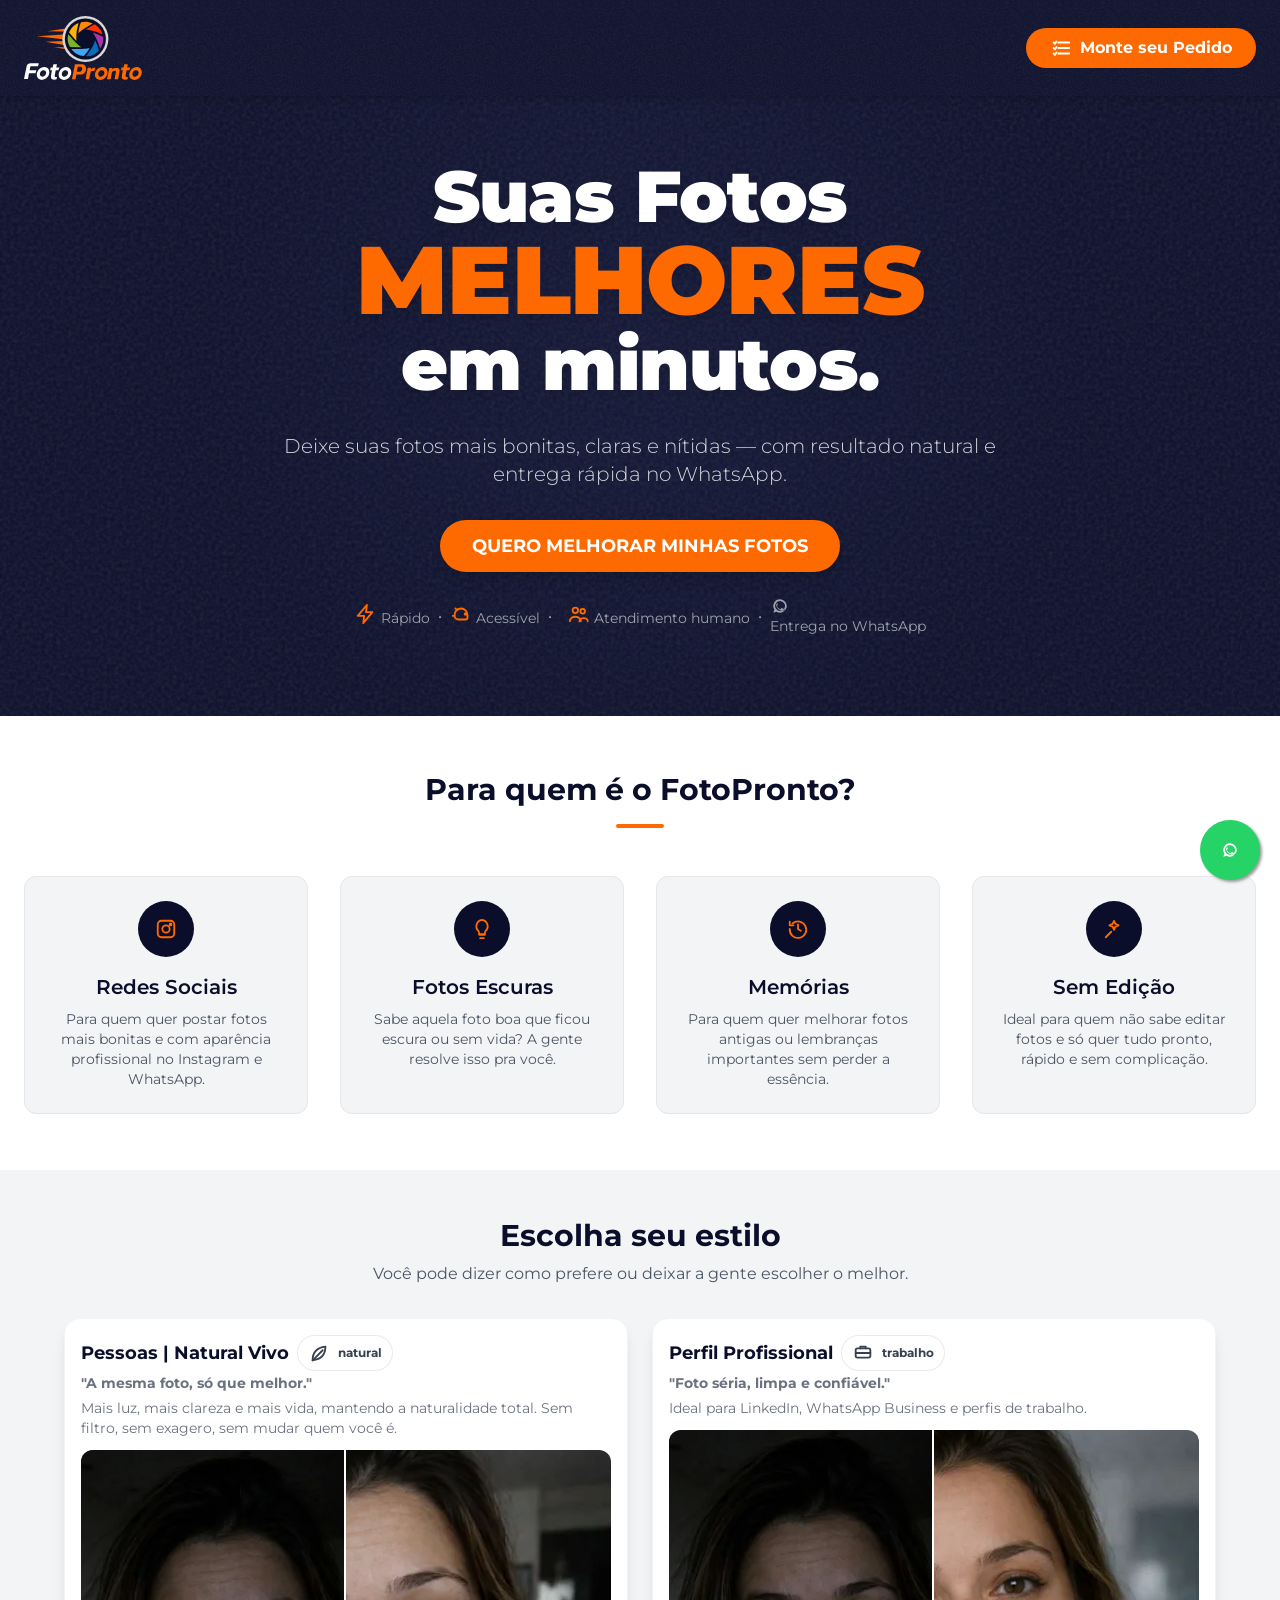
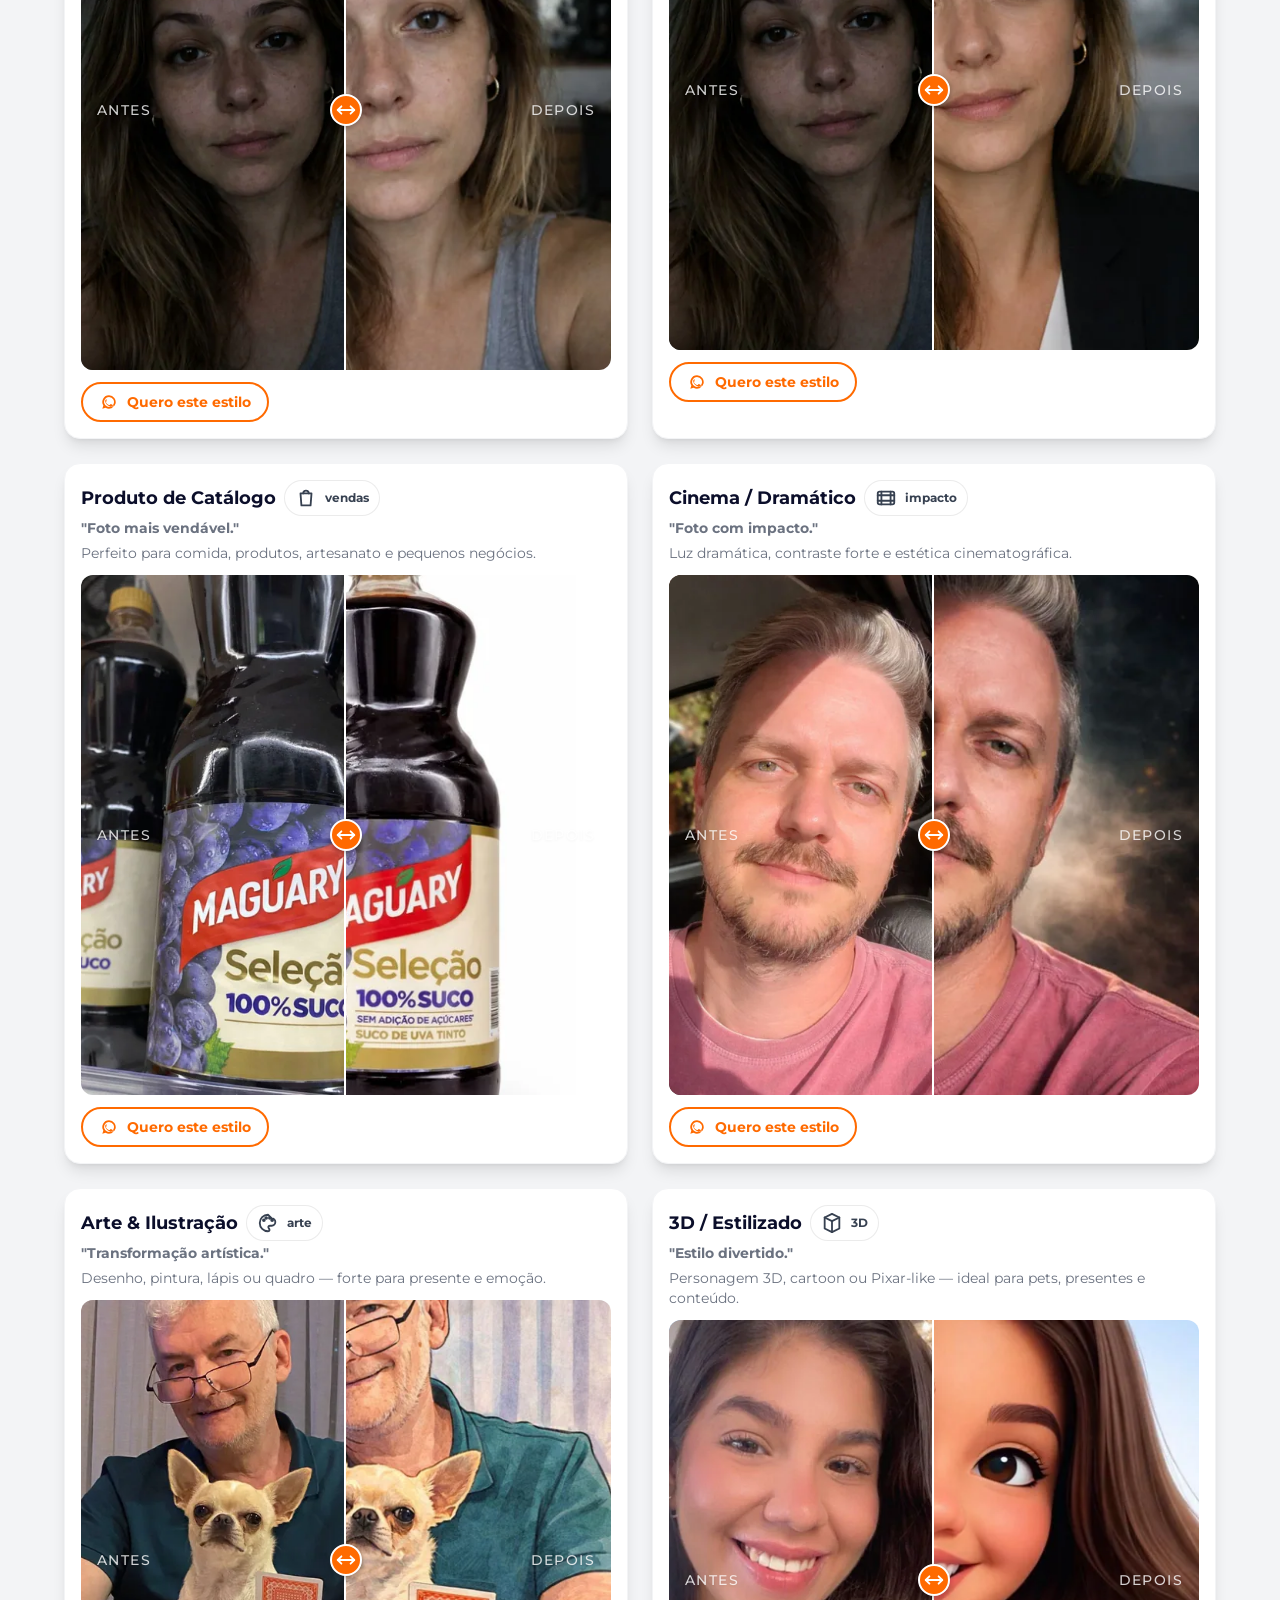
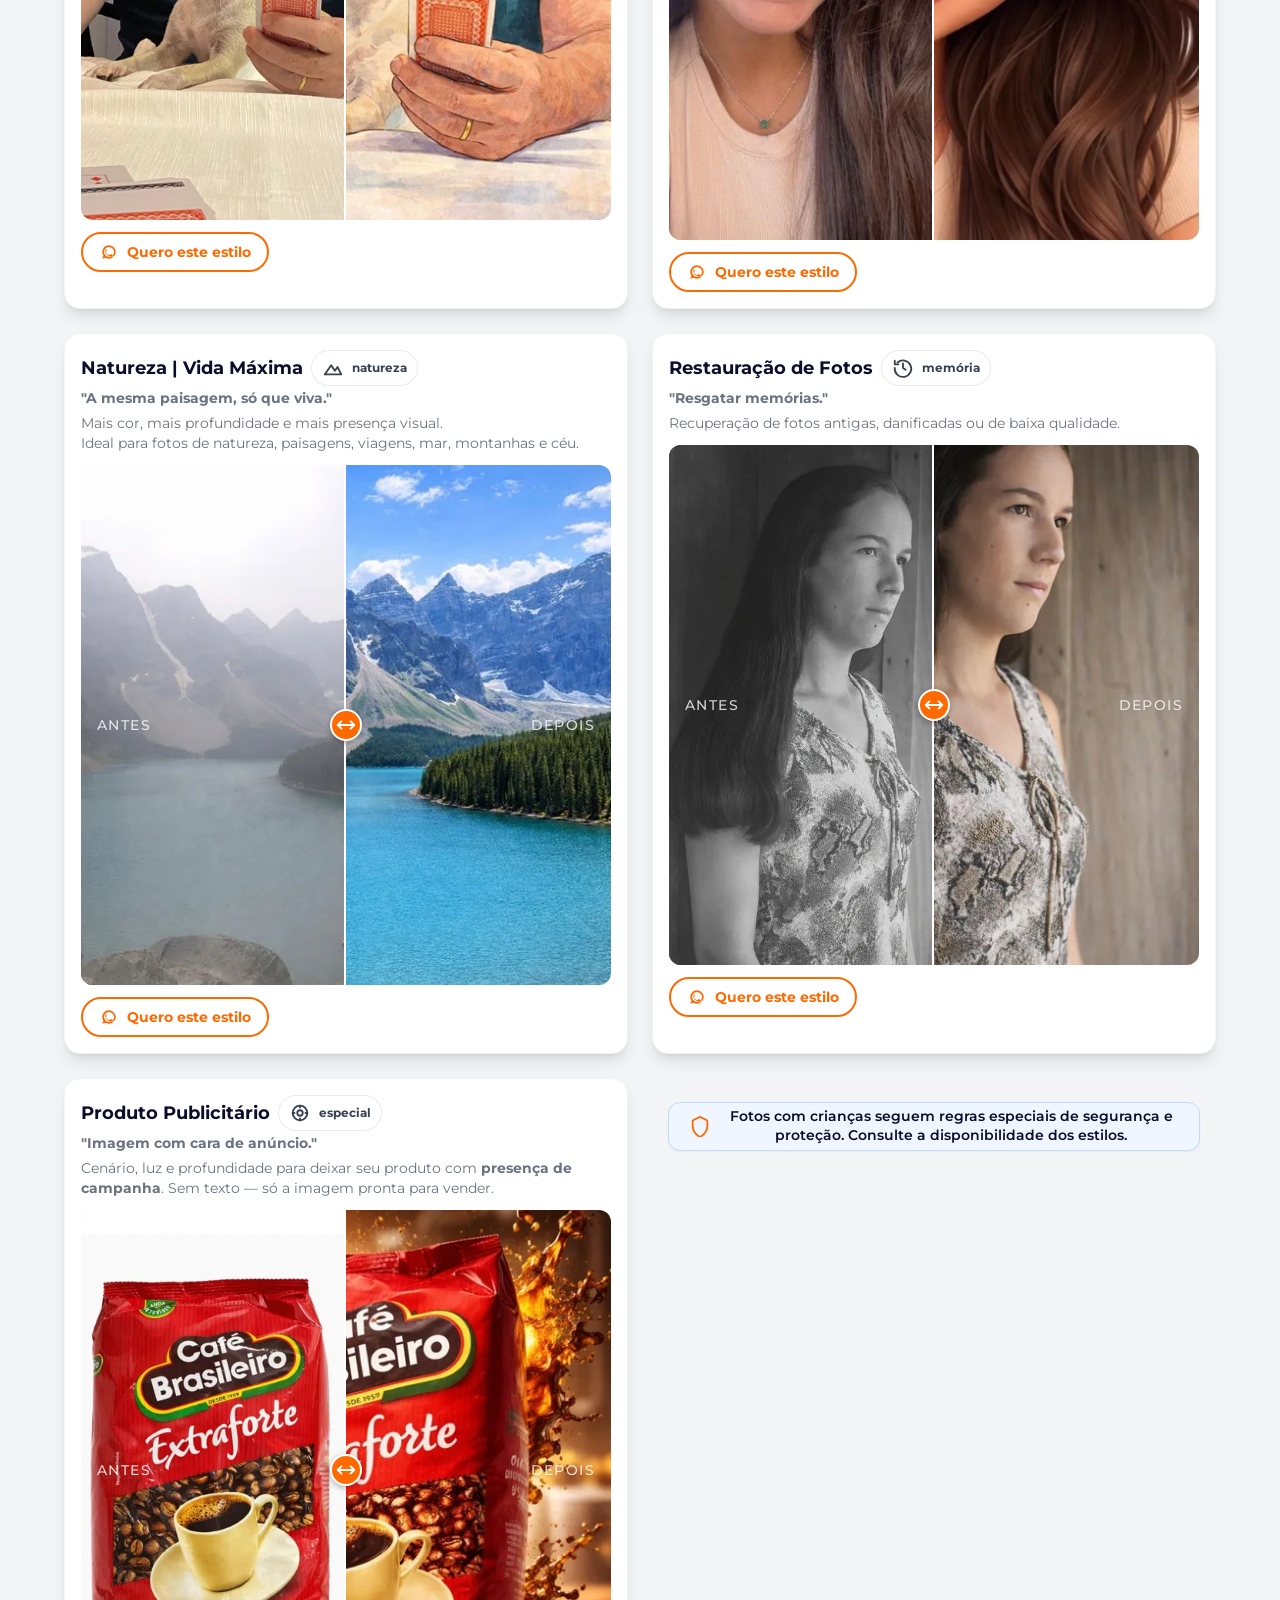
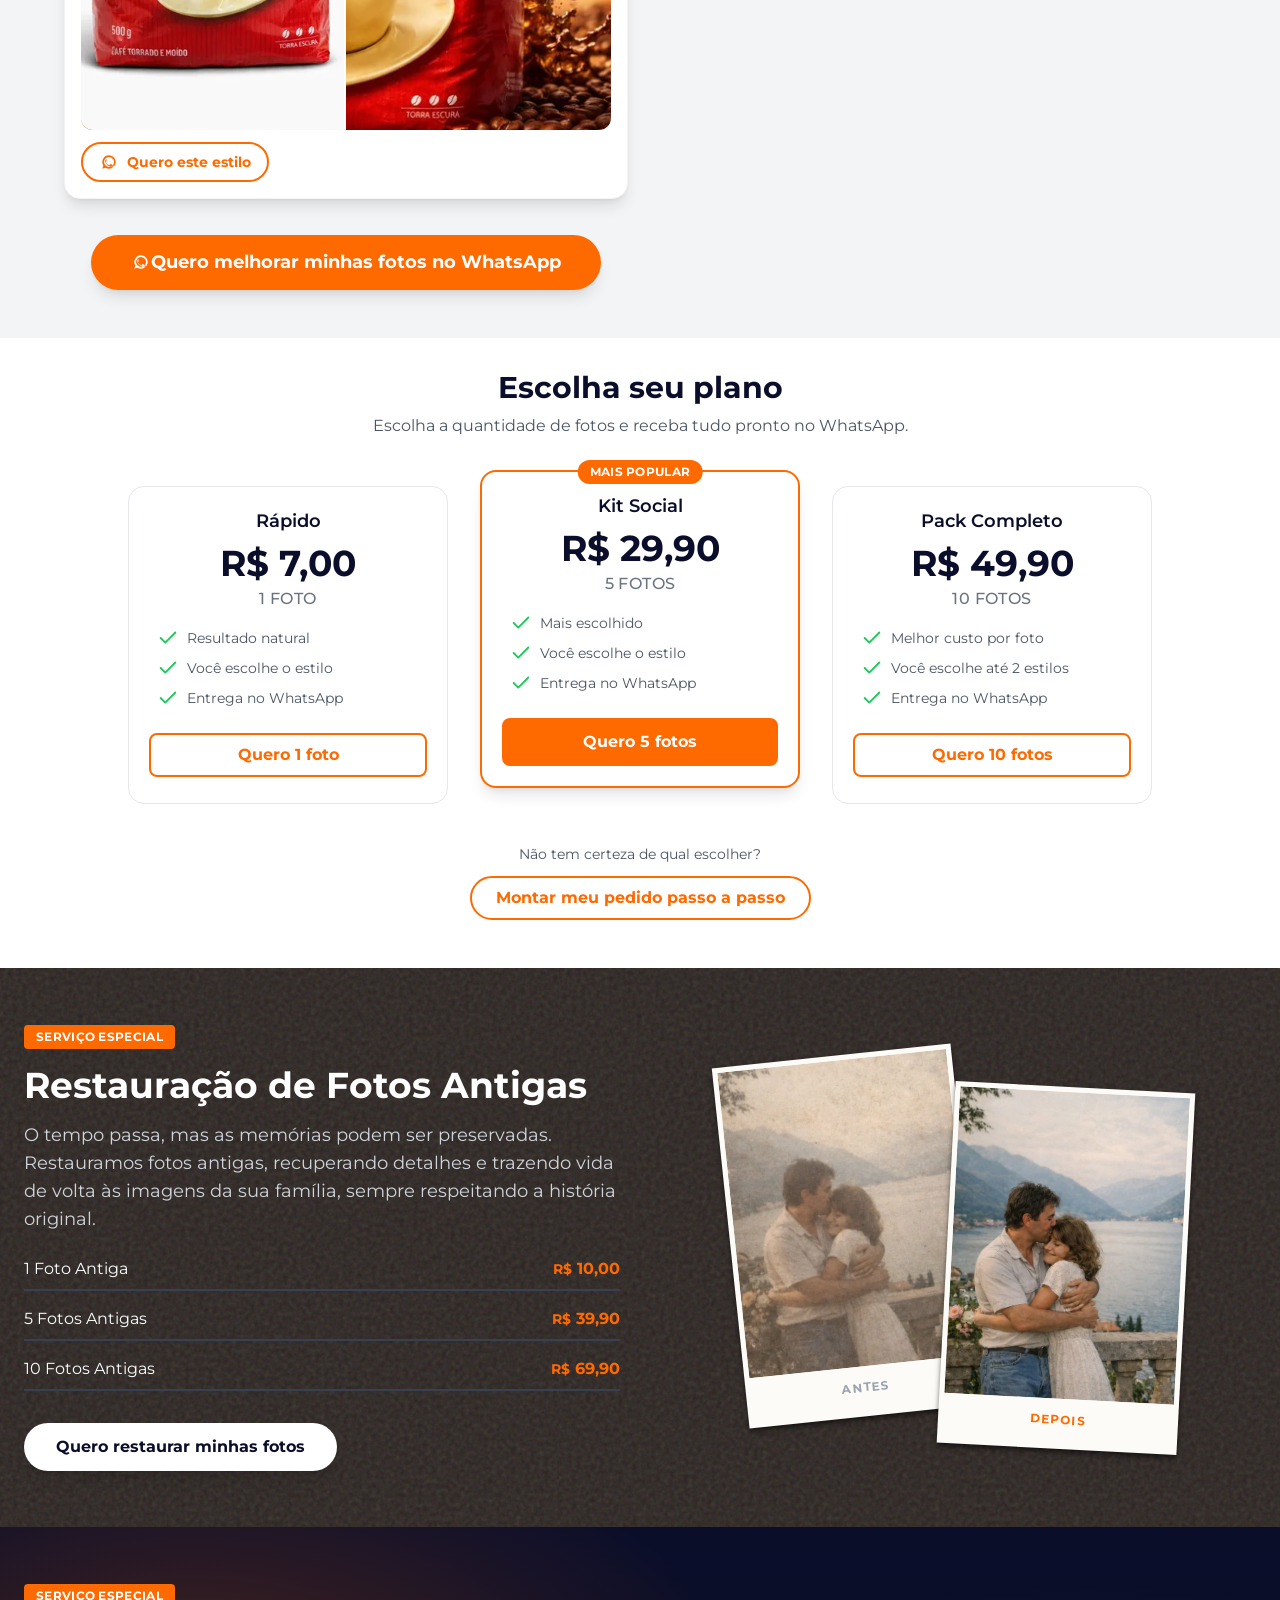
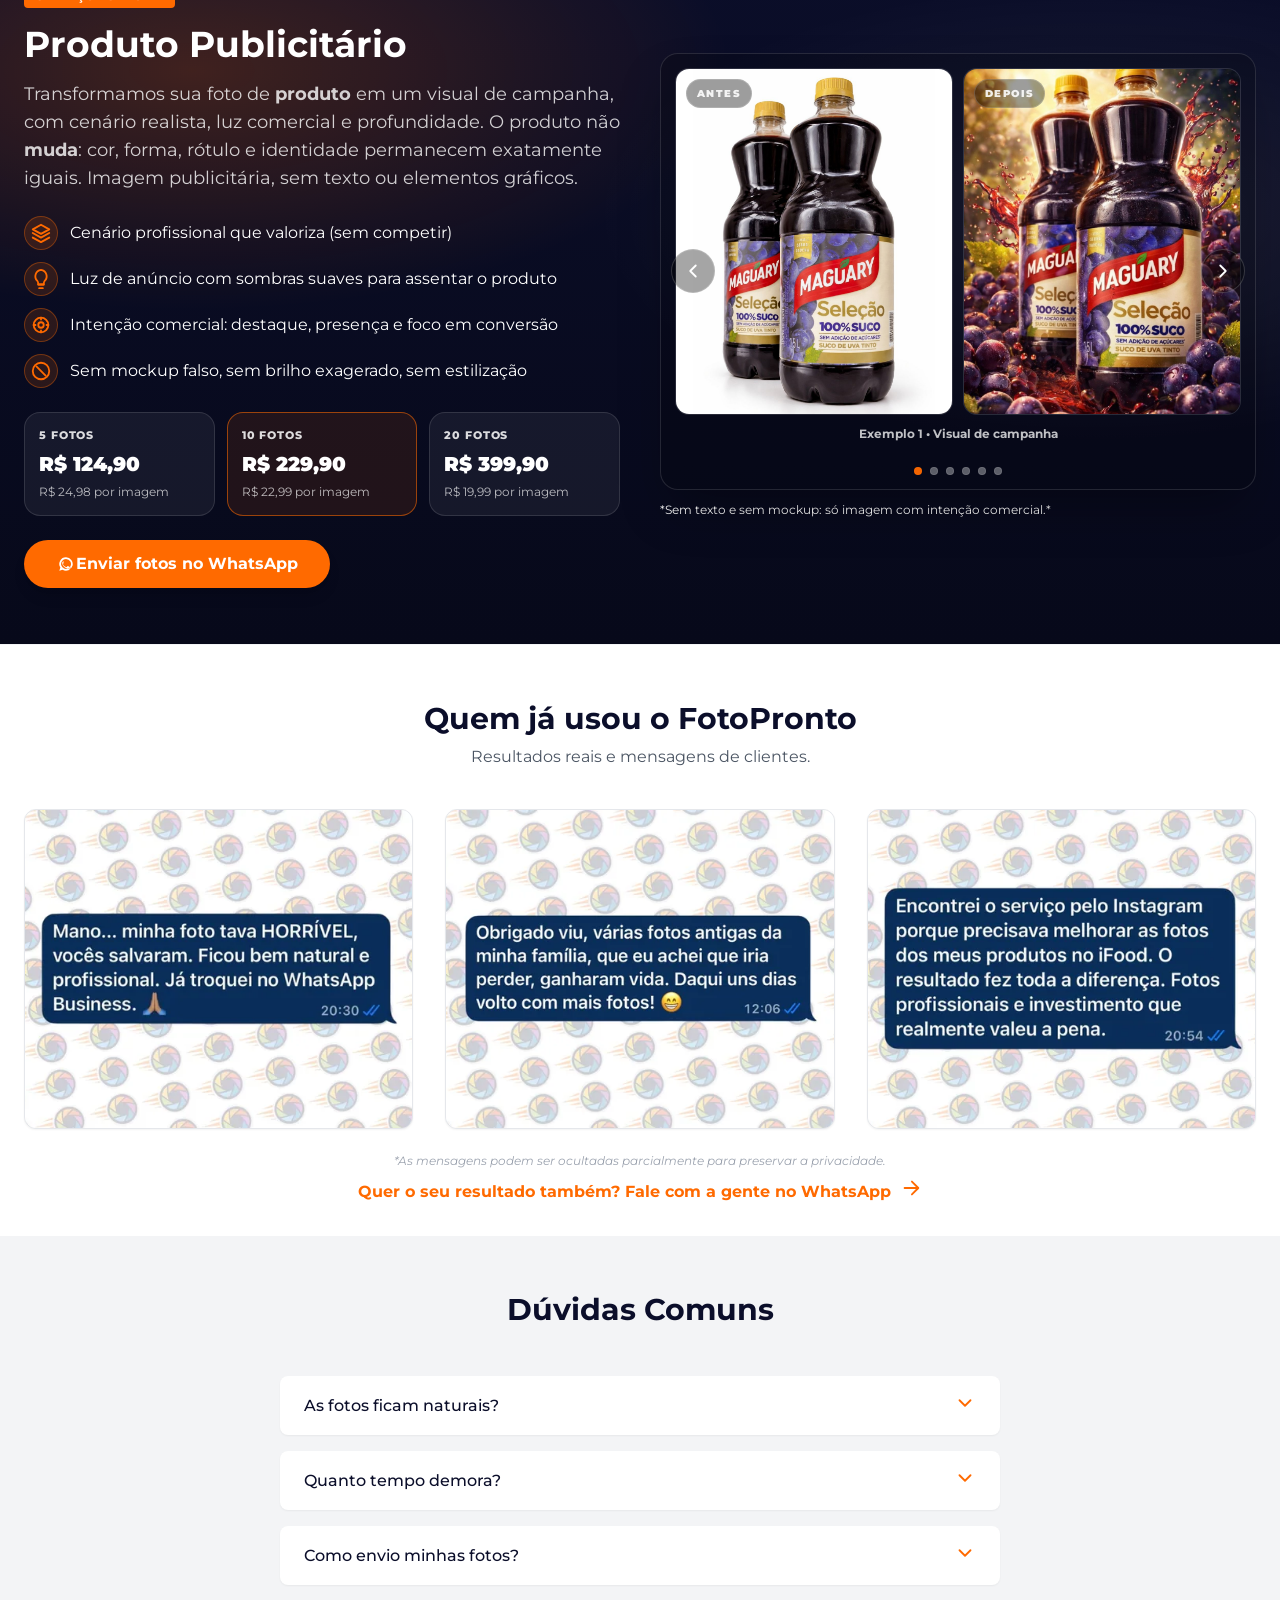
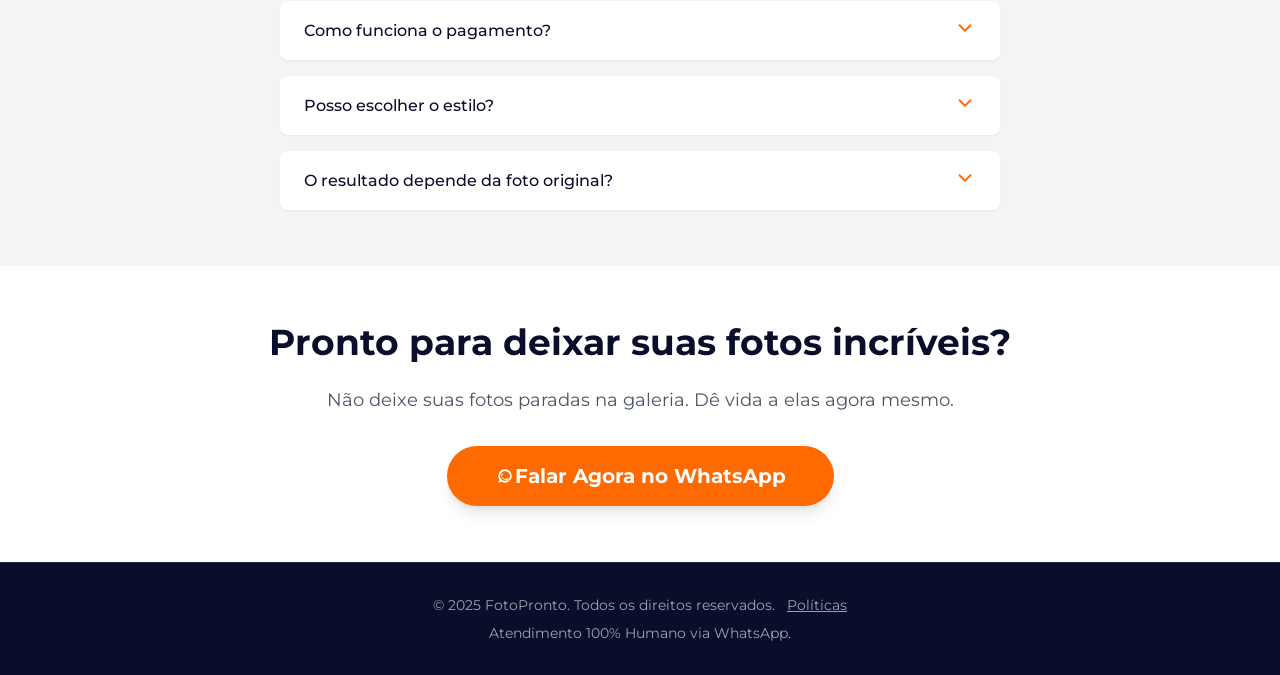
==== commit 3ca1c77c: "Update index.html" ====
--- a/index.html
+++ b/index.html
@@ -257,7 +257,9 @@
               >
               •
               <span
-                ><svg class="fab fa-whatsapp text-brand-orange inline-flex w-5 h-5 align-middle" aria-hidden="true" focusable="false" viewBox="0 0 24 24" fill="currentColor"><path d="M17.472 14.382c-.297-.149-1.758-.867-2.029-.967-.273-.099-.471-.148-.669.149-.198.297-.767.967-.94 1.164-.173.198-.347.223-.644.075-.297-.149-1.255-.462-2.39-1.475-.883-.788-1.48-1.761-1.653-2.059-.173-.297-.018-.458.13-.606.134-.133.297-.347.446-.521.149-.173.198-.297.297-.495.099-.198.05-.372-.025-.521-.075-.149-.669-1.612-.916-2.206-.242-.579-.487-.5-.669-.51l-.57-.01c-.198 0-.521.074-.793.372s-1.04 1.016-1.04 2.479 1.065 2.876 1.214 3.074c.149.198 2.096 3.2 5.077 4.487.709.306 1.262.489 1.694.626.712.227 1.36.195 1.872.118.571-.085 1.758-.719 2.006-1.414.248-.694.248-1.289.173-1.414-.074-.124-.272-.198-.57-.347m-5.421 5.503h-.002a7.5 7.5 0 0 1-3.821-1.036l-.274-.163-2.846.747.759-2.774-.177-.284a7.5 7.5 0 1 1 6.36 3.51m0-13.5a6 6 0 0 0-5.02 9.27l.239.382-.46 1.677 1.72-.451.37.219a6 6 0 1 0 3.151-11.097"/></svg> Entrega no
+                ><svg class="w-5 h-5 shrink-0 block" aria-hidden="true" focusable="false" viewBox="0 0 24 24" fill="currentColor" fill-rule="evenodd">
+  <path d="M12 4a8 8 0 0 0-6.78 12.3L4 20l3.86-1.2A8 8 0 1 0 12 4zm0 2a6 6 0 0 1 5.13 9.09.999.999 0 0 0-.11.84l.57 1.74-1.74-.54a1 1 0 0 0-.83.11A6 6 0 1 1 12 6zm-2.4 3.2c-.2-.5-.4-.5-.7-.5-.2 0-.4 0-.6.3-.2.3-.8.8-.8 2 0 1.2.8 2.4 1 2.7.2.3 1.6 2.5 3.9 3.4 2.2.8 2.2.5 2.6.5.4 0 1.3-.5 1.5-1 .2-.5.2-1 .1-1.1-.1-.1-.3-.2-.6-.3l-1.7-.8c-.2-.1-.4-.1-.6.2-.2.3-.7.8-.9 1-.2.2-.3.2-.6.1-.3-.1-1.2-.4-2.3-1.3-.9-.8-1.4-1.7-1.6-2-.2-.3 0-.4.1-.5l.4-.5c.1-.1.2-.3.3-.5.1-.2.1-.4 0-.6l-.7-1.6z"/>
+</svg> Entrega no
                 WhatsApp</span
               >
             </div>
@@ -412,7 +414,9 @@
       href="https://wa.me/5565992726478?text=Ol%C3%A1!%20Quero%20o%20estilo%20Natural%20Aprimorado."
       class="wa-link-btn inline-flex items-center gap-2 border-2 border-brand-orange bg-white hover:bg-orange-50 text-brand-orange font-bold px-4 py-2 rounded-full text-sm transition mt-3"
     >
-      <svg class="fab fa-whatsapp inline-flex w-5 h-5 align-middle" aria-hidden="true" focusable="false" viewBox="0 0 24 24" fill="currentColor"><path d="M17.472 14.382c-.297-.149-1.758-.867-2.029-.967-.273-.099-.471-.148-.669.149-.198.297-.767.967-.94 1.164-.173.198-.347.223-.644.075-.297-.149-1.255-.462-2.39-1.475-.883-.788-1.48-1.761-1.653-2.059-.173-.297-.018-.458.13-.606.134-.133.297-.347.446-.521.149-.173.198-.297.297-.495.099-.198.05-.372-.025-.521-.075-.149-.669-1.612-.916-2.206-.242-.579-.487-.5-.669-.51l-.57-.01c-.198 0-.521.074-.793.372s-1.04 1.016-1.04 2.479 1.065 2.876 1.214 3.074c.149.198 2.096 3.2 5.077 4.487.709.306 1.262.489 1.694.626.712.227 1.36.195 1.872.118.571-.085 1.758-.719 2.006-1.414.248-.694.248-1.289.173-1.414-.074-.124-.272-.198-.57-.347m-5.421 5.503h-.002a7.5 7.5 0 0 1-3.821-1.036l-.274-.163-2.846.747.759-2.774-.177-.284a7.5 7.5 0 1 1 6.36 3.51m0-13.5a6 6 0 0 0-5.02 9.27l.239.382-.46 1.677 1.72-.451.37.219a6 6 0 1 0 3.151-11.097"/></svg> Quero este estilo
+      <svg class="w-5 h-5 shrink-0 block" aria-hidden="true" focusable="false" viewBox="0 0 24 24" fill="currentColor" fill-rule="evenodd">
+  <path d="M12 4a8 8 0 0 0-6.78 12.3L4 20l3.86-1.2A8 8 0 1 0 12 4zm0 2a6 6 0 0 1 5.13 9.09.999.999 0 0 0-.11.84l.57 1.74-1.74-.54a1 1 0 0 0-.83.11A6 6 0 1 1 12 6zm-2.4 3.2c-.2-.5-.4-.5-.7-.5-.2 0-.4 0-.6.3-.2.3-.8.8-.8 2 0 1.2.8 2.4 1 2.7.2.3 1.6 2.5 3.9 3.4 2.2.8 2.2.5 2.6.5.4 0 1.3-.5 1.5-1 .2-.5.2-1 .1-1.1-.1-.1-.3-.2-.6-.3l-1.7-.8c-.2-.1-.4-.1-.6.2-.2.3-.7.8-.9 1-.2.2-.3.2-.6.1-.3-.1-1.2-.4-2.3-1.3-.9-.8-1.4-1.7-1.6-2-.2-.3 0-.4.1-.5l.4-.5c.1-.1.2-.3.3-.5.1-.2.1-.4 0-.6l-.7-1.6z"/>
+</svg> Quero este estilo
     </a>
   </div>
 
@@ -453,7 +457,9 @@
       href="https://wa.me/5565992726478?text=Ol%C3%A1!%20Quero%20o%20estilo%20Perfil%20Profissional."
       class="wa-link-btn inline-flex items-center gap-2 border-2 border-brand-orange bg-white hover:bg-orange-50 text-brand-orange font-bold px-4 py-2 rounded-full text-sm transition mt-3"
     >
-      <svg class="fab fa-whatsapp inline-flex w-5 h-5 align-middle" aria-hidden="true" focusable="false" viewBox="0 0 24 24" fill="currentColor"><path d="M17.472 14.382c-.297-.149-1.758-.867-2.029-.967-.273-.099-.471-.148-.669.149-.198.297-.767.967-.94 1.164-.173.198-.347.223-.644.075-.297-.149-1.255-.462-2.39-1.475-.883-.788-1.48-1.761-1.653-2.059-.173-.297-.018-.458.13-.606.134-.133.297-.347.446-.521.149-.173.198-.297.297-.495.099-.198.05-.372-.025-.521-.075-.149-.669-1.612-.916-2.206-.242-.579-.487-.5-.669-.51l-.57-.01c-.198 0-.521.074-.793.372s-1.04 1.016-1.04 2.479 1.065 2.876 1.214 3.074c.149.198 2.096 3.2 5.077 4.487.709.306 1.262.489 1.694.626.712.227 1.36.195 1.872.118.571-.085 1.758-.719 2.006-1.414.248-.694.248-1.289.173-1.414-.074-.124-.272-.198-.57-.347m-5.421 5.503h-.002a7.5 7.5 0 0 1-3.821-1.036l-.274-.163-2.846.747.759-2.774-.177-.284a7.5 7.5 0 1 1 6.36 3.51m0-13.5a6 6 0 0 0-5.02 9.27l.239.382-.46 1.677 1.72-.451.37.219a6 6 0 1 0 3.151-11.097"/></svg> Quero este estilo
+      <svg class="w-5 h-5 shrink-0 block" aria-hidden="true" focusable="false" viewBox="0 0 24 24" fill="currentColor" fill-rule="evenodd">
+  <path d="M12 4a8 8 0 0 0-6.78 12.3L4 20l3.86-1.2A8 8 0 1 0 12 4zm0 2a6 6 0 0 1 5.13 9.09.999.999 0 0 0-.11.84l.57 1.74-1.74-.54a1 1 0 0 0-.83.11A6 6 0 1 1 12 6zm-2.4 3.2c-.2-.5-.4-.5-.7-.5-.2 0-.4 0-.6.3-.2.3-.8.8-.8 2 0 1.2.8 2.4 1 2.7.2.3 1.6 2.5 3.9 3.4 2.2.8 2.2.5 2.6.5.4 0 1.3-.5 1.5-1 .2-.5.2-1 .1-1.1-.1-.1-.3-.2-.6-.3l-1.7-.8c-.2-.1-.4-.1-.6.2-.2.3-.7.8-.9 1-.2.2-.3.2-.6.1-.3-.1-1.2-.4-2.3-1.3-.9-.8-1.4-1.7-1.6-2-.2-.3 0-.4.1-.5l.4-.5c.1-.1.2-.3.3-.5.1-.2.1-.4 0-.6l-.7-1.6z"/>
+</svg> Quero este estilo
     </a>
   </div>
 
@@ -493,7 +499,9 @@
       href="https://wa.me/5565992726478?text=Ol%C3%A1!%20Quero%20o%20estilo%20Produto%20em%20Destaque."
       class="wa-link-btn inline-flex items-center gap-2 border-2 border-brand-orange bg-white hover:bg-orange-50 text-brand-orange font-bold px-4 py-2 rounded-full text-sm transition mt-3"
     >
-      <svg class="fab fa-whatsapp inline-flex w-5 h-5 align-middle" aria-hidden="true" focusable="false" viewBox="0 0 24 24" fill="currentColor"><path d="M17.472 14.382c-.297-.149-1.758-.867-2.029-.967-.273-.099-.471-.148-.669.149-.198.297-.767.967-.94 1.164-.173.198-.347.223-.644.075-.297-.149-1.255-.462-2.39-1.475-.883-.788-1.48-1.761-1.653-2.059-.173-.297-.018-.458.13-.606.134-.133.297-.347.446-.521.149-.173.198-.297.297-.495.099-.198.05-.372-.025-.521-.075-.149-.669-1.612-.916-2.206-.242-.579-.487-.5-.669-.51l-.57-.01c-.198 0-.521.074-.793.372s-1.04 1.016-1.04 2.479 1.065 2.876 1.214 3.074c.149.198 2.096 3.2 5.077 4.487.709.306 1.262.489 1.694.626.712.227 1.36.195 1.872.118.571-.085 1.758-.719 2.006-1.414.248-.694.248-1.289.173-1.414-.074-.124-.272-.198-.57-.347m-5.421 5.503h-.002a7.5 7.5 0 0 1-3.821-1.036l-.274-.163-2.846.747.759-2.774-.177-.284a7.5 7.5 0 1 1 6.36 3.51m0-13.5a6 6 0 0 0-5.02 9.27l.239.382-.46 1.677 1.72-.451.37.219a6 6 0 1 0 3.151-11.097"/></svg> Quero este estilo
+      <svg class="w-5 h-5 shrink-0 block" aria-hidden="true" focusable="false" viewBox="0 0 24 24" fill="currentColor" fill-rule="evenodd">
+  <path d="M12 4a8 8 0 0 0-6.78 12.3L4 20l3.86-1.2A8 8 0 1 0 12 4zm0 2a6 6 0 0 1 5.13 9.09.999.999 0 0 0-.11.84l.57 1.74-1.74-.54a1 1 0 0 0-.83.11A6 6 0 1 1 12 6zm-2.4 3.2c-.2-.5-.4-.5-.7-.5-.2 0-.4 0-.6.3-.2.3-.8.8-.8 2 0 1.2.8 2.4 1 2.7.2.3 1.6 2.5 3.9 3.4 2.2.8 2.2.5 2.6.5.4 0 1.3-.5 1.5-1 .2-.5.2-1 .1-1.1-.1-.1-.3-.2-.6-.3l-1.7-.8c-.2-.1-.4-.1-.6.2-.2.3-.7.8-.9 1-.2.2-.3.2-.6.1-.3-.1-1.2-.4-2.3-1.3-.9-.8-1.4-1.7-1.6-2-.2-.3 0-.4.1-.5l.4-.5c.1-.1.2-.3.3-.5.1-.2.1-.4 0-.6l-.7-1.6z"/>
+</svg> Quero este estilo
     </a>
   </div>
 
@@ -536,7 +544,9 @@
       href="https://wa.me/5565992726478?text=Ol%C3%A1!%20Quero%20o%20estilo%20Cinema%20/%20Dram%C3%A1tico."
       class="wa-link-btn inline-flex items-center gap-2 border-2 border-brand-orange bg-white hover:bg-orange-50 text-brand-orange font-bold px-4 py-2 rounded-full text-sm transition mt-3"
     >
-      <svg class="fab fa-whatsapp inline-flex w-5 h-5 align-middle" aria-hidden="true" focusable="false" viewBox="0 0 24 24" fill="currentColor"><path d="M17.472 14.382c-.297-.149-1.758-.867-2.029-.967-.273-.099-.471-.148-.669.149-.198.297-.767.967-.94 1.164-.173.198-.347.223-.644.075-.297-.149-1.255-.462-2.39-1.475-.883-.788-1.48-1.761-1.653-2.059-.173-.297-.018-.458.13-.606.134-.133.297-.347.446-.521.149-.173.198-.297.297-.495.099-.198.05-.372-.025-.521-.075-.149-.669-1.612-.916-2.206-.242-.579-.487-.5-.669-.51l-.57-.01c-.198 0-.521.074-.793.372s-1.04 1.016-1.04 2.479 1.065 2.876 1.214 3.074c.149.198 2.096 3.2 5.077 4.487.709.306 1.262.489 1.694.626.712.227 1.36.195 1.872.118.571-.085 1.758-.719 2.006-1.414.248-.694.248-1.289.173-1.414-.074-.124-.272-.198-.57-.347m-5.421 5.503h-.002a7.5 7.5 0 0 1-3.821-1.036l-.274-.163-2.846.747.759-2.774-.177-.284a7.5 7.5 0 1 1 6.36 3.51m0-13.5a6 6 0 0 0-5.02 9.27l.239.382-.46 1.677 1.72-.451.37.219a6 6 0 1 0 3.151-11.097"/></svg> Quero este estilo
+      <svg class="w-5 h-5 shrink-0 block" aria-hidden="true" focusable="false" viewBox="0 0 24 24" fill="currentColor" fill-rule="evenodd">
+  <path d="M12 4a8 8 0 0 0-6.78 12.3L4 20l3.86-1.2A8 8 0 1 0 12 4zm0 2a6 6 0 0 1 5.13 9.09.999.999 0 0 0-.11.84l.57 1.74-1.74-.54a1 1 0 0 0-.83.11A6 6 0 1 1 12 6zm-2.4 3.2c-.2-.5-.4-.5-.7-.5-.2 0-.4 0-.6.3-.2.3-.8.8-.8 2 0 1.2.8 2.4 1 2.7.2.3 1.6 2.5 3.9 3.4 2.2.8 2.2.5 2.6.5.4 0 1.3-.5 1.5-1 .2-.5.2-1 .1-1.1-.1-.1-.3-.2-.6-.3l-1.7-.8c-.2-.1-.4-.1-.6.2-.2.3-.7.8-.9 1-.2.2-.3.2-.6.1-.3-.1-1.2-.4-2.3-1.3-.9-.8-1.4-1.7-1.6-2-.2-.3 0-.4.1-.5l.4-.5c.1-.1.2-.3.3-.5.1-.2.1-.4 0-.6l-.7-1.6z"/>
+</svg> Quero este estilo
     </a>
   </div>
 
@@ -579,7 +589,9 @@
       href="https://wa.me/5565992726478?text=Ol%C3%A1!%20Quero%20o%20estilo%20Arte%20e%20Ilustra%C3%A7%C3%A3o."
       class="wa-link-btn inline-flex items-center gap-2 border-2 border-brand-orange bg-white hover:bg-orange-50 text-brand-orange font-bold px-4 py-2 rounded-full text-sm transition mt-3"
     >
-      <svg class="fab fa-whatsapp inline-flex w-5 h-5 align-middle" aria-hidden="true" focusable="false" viewBox="0 0 24 24" fill="currentColor"><path d="M17.472 14.382c-.297-.149-1.758-.867-2.029-.967-.273-.099-.471-.148-.669.149-.198.297-.767.967-.94 1.164-.173.198-.347.223-.644.075-.297-.149-1.255-.462-2.39-1.475-.883-.788-1.48-1.761-1.653-2.059-.173-.297-.018-.458.13-.606.134-.133.297-.347.446-.521.149-.173.198-.297.297-.495.099-.198.05-.372-.025-.521-.075-.149-.669-1.612-.916-2.206-.242-.579-.487-.5-.669-.51l-.57-.01c-.198 0-.521.074-.793.372s-1.04 1.016-1.04 2.479 1.065 2.876 1.214 3.074c.149.198 2.096 3.2 5.077 4.487.709.306 1.262.489 1.694.626.712.227 1.36.195 1.872.118.571-.085 1.758-.719 2.006-1.414.248-.694.248-1.289.173-1.414-.074-.124-.272-.198-.57-.347m-5.421 5.503h-.002a7.5 7.5 0 0 1-3.821-1.036l-.274-.163-2.846.747.759-2.774-.177-.284a7.5 7.5 0 1 1 6.36 3.51m0-13.5a6 6 0 0 0-5.02 9.27l.239.382-.46 1.677 1.72-.451.37.219a6 6 0 1 0 3.151-11.097"/></svg> Quero este estilo
+      <svg class="w-5 h-5 shrink-0 block" aria-hidden="true" focusable="false" viewBox="0 0 24 24" fill="currentColor" fill-rule="evenodd">
+  <path d="M12 4a8 8 0 0 0-6.78 12.3L4 20l3.86-1.2A8 8 0 1 0 12 4zm0 2a6 6 0 0 1 5.13 9.09.999.999 0 0 0-.11.84l.57 1.74-1.74-.54a1 1 0 0 0-.83.11A6 6 0 1 1 12 6zm-2.4 3.2c-.2-.5-.4-.5-.7-.5-.2 0-.4 0-.6.3-.2.3-.8.8-.8 2 0 1.2.8 2.4 1 2.7.2.3 1.6 2.5 3.9 3.4 2.2.8 2.2.5 2.6.5.4 0 1.3-.5 1.5-1 .2-.5.2-1 .1-1.1-.1-.1-.3-.2-.6-.3l-1.7-.8c-.2-.1-.4-.1-.6.2-.2.3-.7.8-.9 1-.2.2-.3.2-.6.1-.3-.1-1.2-.4-2.3-1.3-.9-.8-1.4-1.7-1.6-2-.2-.3 0-.4.1-.5l.4-.5c.1-.1.2-.3.3-.5.1-.2.1-.4 0-.6l-.7-1.6z"/>
+</svg> Quero este estilo
     </a>
   </div>
 
@@ -620,7 +632,9 @@
       href="https://wa.me/5565992726478?text=Ol%C3%A1!%20Quero%20o%20estilo%203D%20Estilizado."
       class="wa-link-btn inline-flex items-center gap-2 border-2 border-brand-orange bg-white hover:bg-orange-50 text-brand-orange font-bold px-4 py-2 rounded-full text-sm transition mt-3"
     >
-      <svg class="fab fa-whatsapp inline-flex w-5 h-5 align-middle" aria-hidden="true" focusable="false" viewBox="0 0 24 24" fill="currentColor"><path d="M17.472 14.382c-.297-.149-1.758-.867-2.029-.967-.273-.099-.471-.148-.669.149-.198.297-.767.967-.94 1.164-.173.198-.347.223-.644.075-.297-.149-1.255-.462-2.39-1.475-.883-.788-1.48-1.761-1.653-2.059-.173-.297-.018-.458.13-.606.134-.133.297-.347.446-.521.149-.173.198-.297.297-.495.099-.198.05-.372-.025-.521-.075-.149-.669-1.612-.916-2.206-.242-.579-.487-.5-.669-.51l-.57-.01c-.198 0-.521.074-.793.372s-1.04 1.016-1.04 2.479 1.065 2.876 1.214 3.074c.149.198 2.096 3.2 5.077 4.487.709.306 1.262.489 1.694.626.712.227 1.36.195 1.872.118.571-.085 1.758-.719 2.006-1.414.248-.694.248-1.289.173-1.414-.074-.124-.272-.198-.57-.347m-5.421 5.503h-.002a7.5 7.5 0 0 1-3.821-1.036l-.274-.163-2.846.747.759-2.774-.177-.284a7.5 7.5 0 1 1 6.36 3.51m0-13.5a6 6 0 0 0-5.02 9.27l.239.382-.46 1.677 1.72-.451.37.219a6 6 0 1 0 3.151-11.097"/></svg> Quero este estilo
+      <svg class="w-5 h-5 shrink-0 block" aria-hidden="true" focusable="false" viewBox="0 0 24 24" fill="currentColor" fill-rule="evenodd">
+  <path d="M12 4a8 8 0 0 0-6.78 12.3L4 20l3.86-1.2A8 8 0 1 0 12 4zm0 2a6 6 0 0 1 5.13 9.09.999.999 0 0 0-.11.84l.57 1.74-1.74-.54a1 1 0 0 0-.83.11A6 6 0 1 1 12 6zm-2.4 3.2c-.2-.5-.4-.5-.7-.5-.2 0-.4 0-.6.3-.2.3-.8.8-.8 2 0 1.2.8 2.4 1 2.7.2.3 1.6 2.5 3.9 3.4 2.2.8 2.2.5 2.6.5.4 0 1.3-.5 1.5-1 .2-.5.2-1 .1-1.1-.1-.1-.3-.2-.6-.3l-1.7-.8c-.2-.1-.4-.1-.6.2-.2.3-.7.8-.9 1-.2.2-.3.2-.6.1-.3-.1-1.2-.4-2.3-1.3-.9-.8-1.4-1.7-1.6-2-.2-.3 0-.4.1-.5l.4-.5c.1-.1.2-.3.3-.5.1-.2.1-.4 0-.6l-.7-1.6z"/>
+</svg> Quero este estilo
     </a>
   </div>
 
@@ -659,7 +673,9 @@
       href="https://wa.me/5565992726478?text=Ol%C3%A1!%20Quero%20o%20estilo%20Natureza%20Vida%20M%C3%A1xima."
       class="wa-link-btn inline-flex items-center gap-2 border-2 border-brand-orange bg-white hover:bg-orange-50 text-brand-orange font-bold px-4 py-2 rounded-full text-sm transition mt-3"
     >
-      <svg class="fab fa-whatsapp inline-flex w-5 h-5 align-middle" aria-hidden="true" focusable="false" viewBox="0 0 24 24" fill="currentColor"><path d="M17.472 14.382c-.297-.149-1.758-.867-2.029-.967-.273-.099-.471-.148-.669.149-.198.297-.767.967-.94 1.164-.173.198-.347.223-.644.075-.297-.149-1.255-.462-2.39-1.475-.883-.788-1.48-1.761-1.653-2.059-.173-.297-.018-.458.13-.606.134-.133.297-.347.446-.521.149-.173.198-.297.297-.495.099-.198.05-.372-.025-.521-.075-.149-.669-1.612-.916-2.206-.242-.579-.487-.5-.669-.51l-.57-.01c-.198 0-.521.074-.793.372s-1.04 1.016-1.04 2.479 1.065 2.876 1.214 3.074c.149.198 2.096 3.2 5.077 4.487.709.306 1.262.489 1.694.626.712.227 1.36.195 1.872.118.571-.085 1.758-.719 2.006-1.414.248-.694.248-1.289.173-1.414-.074-.124-.272-.198-.57-.347m-5.421 5.503h-.002a7.5 7.5 0 0 1-3.821-1.036l-.274-.163-2.846.747.759-2.774-.177-.284a7.5 7.5 0 1 1 6.36 3.51m0-13.5a6 6 0 0 0-5.02 9.27l.239.382-.46 1.677 1.72-.451.37.219a6 6 0 1 0 3.151-11.097"/></svg> Quero este estilo
+      <svg class="w-5 h-5 shrink-0 block" aria-hidden="true" focusable="false" viewBox="0 0 24 24" fill="currentColor" fill-rule="evenodd">
+  <path d="M12 4a8 8 0 0 0-6.78 12.3L4 20l3.86-1.2A8 8 0 1 0 12 4zm0 2a6 6 0 0 1 5.13 9.09.999.999 0 0 0-.11.84l.57 1.74-1.74-.54a1 1 0 0 0-.83.11A6 6 0 1 1 12 6zm-2.4 3.2c-.2-.5-.4-.5-.7-.5-.2 0-.4 0-.6.3-.2.3-.8.8-.8 2 0 1.2.8 2.4 1 2.7.2.3 1.6 2.5 3.9 3.4 2.2.8 2.2.5 2.6.5.4 0 1.3-.5 1.5-1 .2-.5.2-1 .1-1.1-.1-.1-.3-.2-.6-.3l-1.7-.8c-.2-.1-.4-.1-.6.2-.2.3-.7.8-.9 1-.2.2-.3.2-.6.1-.3-.1-1.2-.4-2.3-1.3-.9-.8-1.4-1.7-1.6-2-.2-.3 0-.4.1-.5l.4-.5c.1-.1.2-.3.3-.5.1-.2.1-.4 0-.6l-.7-1.6z"/>
+</svg> Quero este estilo
     </a>
   </div>
 
@@ -702,7 +718,9 @@
     href="https://wa.me/5565992726478?text=Ol%C3%A1!%20Quero%20restaurar%20uma%20foto%20antiga."
     class="wa-link-btn inline-flex items-center gap-2 border-2 border-brand-orange bg-white hover:bg-orange-50 text-brand-orange font-bold px-4 py-2 rounded-full text-sm transition mt-3"
   >
-    <svg class="fab fa-whatsapp inline-flex w-5 h-5 align-middle" aria-hidden="true" focusable="false" viewBox="0 0 24 24" fill="currentColor"><path d="M17.472 14.382c-.297-.149-1.758-.867-2.029-.967-.273-.099-.471-.148-.669.149-.198.297-.767.967-.94 1.164-.173.198-.347.223-.644.075-.297-.149-1.255-.462-2.39-1.475-.883-.788-1.48-1.761-1.653-2.059-.173-.297-.018-.458.13-.606.134-.133.297-.347.446-.521.149-.173.198-.297.297-.495.099-.198.05-.372-.025-.521-.075-.149-.669-1.612-.916-2.206-.242-.579-.487-.5-.669-.51l-.57-.01c-.198 0-.521.074-.793.372s-1.04 1.016-1.04 2.479 1.065 2.876 1.214 3.074c.149.198 2.096 3.2 5.077 4.487.709.306 1.262.489 1.694.626.712.227 1.36.195 1.872.118.571-.085 1.758-.719 2.006-1.414.248-.694.248-1.289.173-1.414-.074-.124-.272-.198-.57-.347m-5.421 5.503h-.002a7.5 7.5 0 0 1-3.821-1.036l-.274-.163-2.846.747.759-2.774-.177-.284a7.5 7.5 0 1 1 6.36 3.51m0-13.5a6 6 0 0 0-5.02 9.27l.239.382-.46 1.677 1.72-.451.37.219a6 6 0 1 0 3.151-11.097"/></svg> Quero este estilo
+    <svg class="w-5 h-5 shrink-0 block" aria-hidden="true" focusable="false" viewBox="0 0 24 24" fill="currentColor" fill-rule="evenodd">
+  <path d="M12 4a8 8 0 0 0-6.78 12.3L4 20l3.86-1.2A8 8 0 1 0 12 4zm0 2a6 6 0 0 1 5.13 9.09.999.999 0 0 0-.11.84l.57 1.74-1.74-.54a1 1 0 0 0-.83.11A6 6 0 1 1 12 6zm-2.4 3.2c-.2-.5-.4-.5-.7-.5-.2 0-.4 0-.6.3-.2.3-.8.8-.8 2 0 1.2.8 2.4 1 2.7.2.3 1.6 2.5 3.9 3.4 2.2.8 2.2.5 2.6.5.4 0 1.3-.5 1.5-1 .2-.5.2-1 .1-1.1-.1-.1-.3-.2-.6-.3l-1.7-.8c-.2-.1-.4-.1-.6.2-.2.3-.7.8-.9 1-.2.2-.3.2-.6.1-.3-.1-1.2-.4-2.3-1.3-.9-.8-1.4-1.7-1.6-2-.2-.3 0-.4.1-.5l.4-.5c.1-.1.2-.3.3-.5.1-.2.1-.4 0-.6l-.7-1.6z"/>
+</svg> Quero este estilo
   </a>
 </div>
 
@@ -746,7 +764,9 @@
       href="https://wa.me/5565992726478?text=Ol%C3%A1!%20Quero%20o%20Produto%20Publicit%C3%A1rio%20(imagens%20de%20campanha)%20para%20meu%20produto."
       class="wa-link-btn inline-flex items-center gap-2 border-2 border-brand-orange bg-white hover:bg-orange-50 text-brand-orange font-bold px-4 py-2 rounded-full text-sm transition mt-3"
     >
-      <svg class="fab fa-whatsapp inline-flex w-5 h-5 align-middle" aria-hidden="true" focusable="false" viewBox="0 0 24 24" fill="currentColor"><path d="M17.472 14.382c-.297-.149-1.758-.867-2.029-.967-.273-.099-.471-.148-.669.149-.198.297-.767.967-.94 1.164-.173.198-.347.223-.644.075-.297-.149-1.255-.462-2.39-1.475-.883-.788-1.48-1.761-1.653-2.059-.173-.297-.018-.458.13-.606.134-.133.297-.347.446-.521.149-.173.198-.297.297-.495.099-.198.05-.372-.025-.521-.075-.149-.669-1.612-.916-2.206-.242-.579-.487-.5-.669-.51l-.57-.01c-.198 0-.521.074-.793.372s-1.04 1.016-1.04 2.479 1.065 2.876 1.214 3.074c.149.198 2.096 3.2 5.077 4.487.709.306 1.262.489 1.694.626.712.227 1.36.195 1.872.118.571-.085 1.758-.719 2.006-1.414.248-.694.248-1.289.173-1.414-.074-.124-.272-.198-.57-.347m-5.421 5.503h-.002a7.5 7.5 0 0 1-3.821-1.036l-.274-.163-2.846.747.759-2.774-.177-.284a7.5 7.5 0 1 1 6.36 3.51m0-13.5a6 6 0 0 0-5.02 9.27l.239.382-.46 1.677 1.72-.451.37.219a6 6 0 1 0 3.151-11.097"/></svg> Quero este estilo
+      <svg class="w-5 h-5 shrink-0 block" aria-hidden="true" focusable="false" viewBox="0 0 24 24" fill="currentColor" fill-rule="evenodd">
+  <path d="M12 4a8 8 0 0 0-6.78 12.3L4 20l3.86-1.2A8 8 0 1 0 12 4zm0 2a6 6 0 0 1 5.13 9.09.999.999 0 0 0-.11.84l.57 1.74-1.74-.54a1 1 0 0 0-.83.11A6 6 0 1 1 12 6zm-2.4 3.2c-.2-.5-.4-.5-.7-.5-.2 0-.4 0-.6.3-.2.3-.8.8-.8 2 0 1.2.8 2.4 1 2.7.2.3 1.6 2.5 3.9 3.4 2.2.8 2.2.5 2.6.5.4 0 1.3-.5 1.5-1 .2-.5.2-1 .1-1.1-.1-.1-.3-.2-.6-.3l-1.7-.8c-.2-.1-.4-.1-.6.2-.2.3-.7.8-.9 1-.2.2-.3.2-.6.1-.3-.1-1.2-.4-2.3-1.3-.9-.8-1.4-1.7-1.6-2-.2-.3 0-.4.1-.5l.4-.5c.1-.1.2-.3.3-.5.1-.2.1-.4 0-.6l-.7-1.6z"/>
+</svg> Quero este estilo
     </a>
   </div>
 
@@ -769,7 +789,9 @@
             href="https://wa.me/5565992726478?text=Ol%C3%A1!%20Quero%20melhorar%20minhas%20fotos."
             class="wa-link-btn inline-flex items-center justify-center bg-brand-orange hover:bg-brand-orangeHover text-white text-lg font-bold py-4 px-10 rounded-full shadow-lg transform transition hover:-translate-y-1 hover:shadow-xl w-10/12 md:w-auto text-center leading-tight"
           >
-            <svg class="fab fa-whatsapp mr-2 text-2xl inline-flex w-5 h-5 align-middle" aria-hidden="true" focusable="false" viewBox="0 0 24 24" fill="currentColor"><path d="M17.472 14.382c-.297-.149-1.758-.867-2.029-.967-.273-.099-.471-.148-.669.149-.198.297-.767.967-.94 1.164-.173.198-.347.223-.644.075-.297-.149-1.255-.462-2.39-1.475-.883-.788-1.48-1.761-1.653-2.059-.173-.297-.018-.458.13-.606.134-.133.297-.347.446-.521.149-.173.198-.297.297-.495.099-.198.05-.372-.025-.521-.075-.149-.669-1.612-.916-2.206-.242-.579-.487-.5-.669-.51l-.57-.01c-.198 0-.521.074-.793.372s-1.04 1.016-1.04 2.479 1.065 2.876 1.214 3.074c.149.198 2.096 3.2 5.077 4.487.709.306 1.262.489 1.694.626.712.227 1.36.195 1.872.118.571-.085 1.758-.719 2.006-1.414.248-.694.248-1.289.173-1.414-.074-.124-.272-.198-.57-.347m-5.421 5.503h-.002a7.5 7.5 0 0 1-3.821-1.036l-.274-.163-2.846.747.759-2.774-.177-.284a7.5 7.5 0 1 1 6.36 3.51m0-13.5a6 6 0 0 0-5.02 9.27l.239.382-.46 1.677 1.72-.451.37.219a6 6 0 1 0 3.151-11.097"/></svg>
+            <svg class="w-5 h-5 shrink-0 block" aria-hidden="true" focusable="false" viewBox="0 0 24 24" fill="currentColor" fill-rule="evenodd">
+  <path d="M12 4a8 8 0 0 0-6.78 12.3L4 20l3.86-1.2A8 8 0 1 0 12 4zm0 2a6 6 0 0 1 5.13 9.09.999.999 0 0 0-.11.84l.57 1.74-1.74-.54a1 1 0 0 0-.83.11A6 6 0 1 1 12 6zm-2.4 3.2c-.2-.5-.4-.5-.7-.5-.2 0-.4 0-.6.3-.2.3-.8.8-.8 2 0 1.2.8 2.4 1 2.7.2.3 1.6 2.5 3.9 3.4 2.2.8 2.2.5 2.6.5.4 0 1.3-.5 1.5-1 .2-.5.2-1 .1-1.1-.1-.1-.3-.2-.6-.3l-1.7-.8c-.2-.1-.4-.1-.6.2-.2.3-.7.8-.9 1-.2.2-.3.2-.6.1-.3-.1-1.2-.4-2.3-1.3-.9-.8-1.4-1.7-1.6-2-.2-.3 0-.4.1-.5l.4-.5c.1-.1.2-.3.3-.5.1-.2.1-.4 0-.6l-.7-1.6z"/>
+</svg>
             Quero melhorar minhas fotos no WhatsApp
           </a>
         </div>
@@ -1090,7 +1112,9 @@
                 href="https://wa.me/5565992726478?text=Ol%C3%A1!%20Quero%20fazer%20Produto%20Publicit%C3%A1rio%20(imagens%20de%20campanha)%20para%20meu%20produto.%20Quero%20ver%20os%20planos%205%2F10%2F20."
                 class="wa-link-btn inline-flex items-center justify-center bg-brand-orange hover:bg-brand-orangeHover text-white text-base font-bold py-3 px-8 rounded-full shadow-lg transform transition hover:-translate-y-1 hover:shadow-xl w-full md:w-auto"
               >
-                <svg class="fab fa-whatsapp mr-2 text-xl inline-flex w-5 h-5 align-middle" aria-hidden="true" focusable="false" viewBox="0 0 24 24" fill="currentColor"><path d="M17.472 14.382c-.297-.149-1.758-.867-2.029-.967-.273-.099-.471-.148-.669.149-.198.297-.767.967-.94 1.164-.173.198-.347.223-.644.075-.297-.149-1.255-.462-2.39-1.475-.883-.788-1.48-1.761-1.653-2.059-.173-.297-.018-.458.13-.606.134-.133.297-.347.446-.521.149-.173.198-.297.297-.495.099-.198.05-.372-.025-.521-.075-.149-.669-1.612-.916-2.206-.242-.579-.487-.5-.669-.51l-.57-.01c-.198 0-.521.074-.793.372s-1.04 1.016-1.04 2.479 1.065 2.876 1.214 3.074c.149.198 2.096 3.2 5.077 4.487.709.306 1.262.489 1.694.626.712.227 1.36.195 1.872.118.571-.085 1.758-.719 2.006-1.414.248-.694.248-1.289.173-1.414-.074-.124-.272-.198-.57-.347m-5.421 5.503h-.002a7.5 7.5 0 0 1-3.821-1.036l-.274-.163-2.846.747.759-2.774-.177-.284a7.5 7.5 0 1 1 6.36 3.51m0-13.5a6 6 0 0 0-5.02 9.27l.239.382-.46 1.677 1.72-.451.37.219a6 6 0 1 0 3.151-11.097"/></svg>
+                <svg class="w-5 h-5 shrink-0 block" aria-hidden="true" focusable="false" viewBox="0 0 24 24" fill="currentColor" fill-rule="evenodd">
+  <path d="M12 4a8 8 0 0 0-6.78 12.3L4 20l3.86-1.2A8 8 0 1 0 12 4zm0 2a6 6 0 0 1 5.13 9.09.999.999 0 0 0-.11.84l.57 1.74-1.74-.54a1 1 0 0 0-.83.11A6 6 0 1 1 12 6zm-2.4 3.2c-.2-.5-.4-.5-.7-.5-.2 0-.4 0-.6.3-.2.3-.8.8-.8 2 0 1.2.8 2.4 1 2.7.2.3 1.6 2.5 3.9 3.4 2.2.8 2.2.5 2.6.5.4 0 1.3-.5 1.5-1 .2-.5.2-1 .1-1.1-.1-.1-.3-.2-.6-.3l-1.7-.8c-.2-.1-.4-.1-.6.2-.2.3-.7.8-.9 1-.2.2-.3.2-.6.1-.3-.1-1.2-.4-2.3-1.3-.9-.8-1.4-1.7-1.6-2-.2-.3 0-.4.1-.5l.4-.5c.1-.1.2-.3.3-.5.1-.2.1-.4 0-.6l-.7-1.6z"/>
+</svg>
                 Enviar fotos no WhatsApp
               </a>
             </div>
@@ -1387,7 +1411,9 @@
           class="wa-link-btn bg-brand-orange hover:bg-brand-orangeHover text-white text-lg md:text-xl font-bold py-3 md:py-4 px-8 md:px-12 rounded-full shadow-lg transform transition hover:-translate-y-1 inline-flex items-center"
           data-message="Vamos começar! Quero melhorar minhas fotos."
         >
-          <svg class="fab fa-whatsapp mr-2 md:mr-3 text-xl md:text-2xl inline-flex w-5 h-5 align-middle" aria-hidden="true" focusable="false" viewBox="0 0 24 24" fill="currentColor"><path d="M17.472 14.382c-.297-.149-1.758-.867-2.029-.967-.273-.099-.471-.148-.669.149-.198.297-.767.967-.94 1.164-.173.198-.347.223-.644.075-.297-.149-1.255-.462-2.39-1.475-.883-.788-1.48-1.761-1.653-2.059-.173-.297-.018-.458.13-.606.134-.133.297-.347.446-.521.149-.173.198-.297.297-.495.099-.198.05-.372-.025-.521-.075-.149-.669-1.612-.916-2.206-.242-.579-.487-.5-.669-.51l-.57-.01c-.198 0-.521.074-.793.372s-1.04 1.016-1.04 2.479 1.065 2.876 1.214 3.074c.149.198 2.096 3.2 5.077 4.487.709.306 1.262.489 1.694.626.712.227 1.36.195 1.872.118.571-.085 1.758-.719 2.006-1.414.248-.694.248-1.289.173-1.414-.074-.124-.272-.198-.57-.347m-5.421 5.503h-.002a7.5 7.5 0 0 1-3.821-1.036l-.274-.163-2.846.747.759-2.774-.177-.284a7.5 7.5 0 1 1 6.36 3.51m0-13.5a6 6 0 0 0-5.02 9.27l.239.382-.46 1.677 1.72-.451.37.219a6 6 0 1 0 3.151-11.097"/></svg> Falar
+          <svg class="w-5 h-5 shrink-0 block" aria-hidden="true" focusable="false" viewBox="0 0 24 24" fill="currentColor" fill-rule="evenodd">
+  <path d="M12 4a8 8 0 0 0-6.78 12.3L4 20l3.86-1.2A8 8 0 1 0 12 4zm0 2a6 6 0 0 1 5.13 9.09.999.999 0 0 0-.11.84l.57 1.74-1.74-.54a1 1 0 0 0-.83.11A6 6 0 1 1 12 6zm-2.4 3.2c-.2-.5-.4-.5-.7-.5-.2 0-.4 0-.6.3-.2.3-.8.8-.8 2 0 1.2.8 2.4 1 2.7.2.3 1.6 2.5 3.9 3.4 2.2.8 2.2.5 2.6.5.4 0 1.3-.5 1.5-1 .2-.5.2-1 .1-1.1-.1-.1-.3-.2-.6-.3l-1.7-.8c-.2-.1-.4-.1-.6.2-.2.3-.7.8-.9 1-.2.2-.3.2-.6.1-.3-.1-1.2-.4-2.3-1.3-.9-.8-1.4-1.7-1.6-2-.2-.3 0-.4.1-.5l.4-.5c.1-.1.2-.3.3-.5.1-.2.1-.4 0-.6l-.7-1.6z"/>
+</svg> Falar
           Agora no WhatsApp
         </a>
       </div>
@@ -1421,7 +1447,9 @@
       aria-label="Abrir conversa no WhatsApp"
       data-message="Olá! Vim pelo site e quero melhorar minhas fotos."
     >
-      <svg class="fab fa-whatsapp inline-flex w-5 h-5 align-middle" aria-hidden="true" focusable="false" viewBox="0 0 24 24" fill="currentColor"><path d="M17.472 14.382c-.297-.149-1.758-.867-2.029-.967-.273-.099-.471-.148-.669.149-.198.297-.767.967-.94 1.164-.173.198-.347.223-.644.075-.297-.149-1.255-.462-2.39-1.475-.883-.788-1.48-1.761-1.653-2.059-.173-.297-.018-.458.13-.606.134-.133.297-.347.446-.521.149-.173.198-.297.297-.495.099-.198.05-.372-.025-.521-.075-.149-.669-1.612-.916-2.206-.242-.579-.487-.5-.669-.51l-.57-.01c-.198 0-.521.074-.793.372s-1.04 1.016-1.04 2.479 1.065 2.876 1.214 3.074c.149.198 2.096 3.2 5.077 4.487.709.306 1.262.489 1.694.626.712.227 1.36.195 1.872.118.571-.085 1.758-.719 2.006-1.414.248-.694.248-1.289.173-1.414-.074-.124-.272-.198-.57-.347m-5.421 5.503h-.002a7.5 7.5 0 0 1-3.821-1.036l-.274-.163-2.846.747.759-2.774-.177-.284a7.5 7.5 0 1 1 6.36 3.51m0-13.5a6 6 0 0 0-5.02 9.27l.239.382-.46 1.677 1.72-.451.37.219a6 6 0 1 0 3.151-11.097"/></svg>
+      <svg class="w-5 h-5 shrink-0 block" aria-hidden="true" focusable="false" viewBox="0 0 24 24" fill="currentColor" fill-rule="evenodd">
+  <path d="M12 4a8 8 0 0 0-6.78 12.3L4 20l3.86-1.2A8 8 0 1 0 12 4zm0 2a6 6 0 0 1 5.13 9.09.999.999 0 0 0-.11.84l.57 1.74-1.74-.54a1 1 0 0 0-.83.11A6 6 0 1 1 12 6zm-2.4 3.2c-.2-.5-.4-.5-.7-.5-.2 0-.4 0-.6.3-.2.3-.8.8-.8 2 0 1.2.8 2.4 1 2.7.2.3 1.6 2.5 3.9 3.4 2.2.8 2.2.5 2.6.5.4 0 1.3-.5 1.5-1 .2-.5.2-1 .1-1.1-.1-.1-.3-.2-.6-.3l-1.7-.8c-.2-.1-.4-.1-.6.2-.2.3-.7.8-.9 1-.2.2-.3.2-.6.1-.3-.1-1.2-.4-2.3-1.3-.9-.8-1.4-1.7-1.6-2-.2-.3 0-.4.1-.5l.4-.5c.1-.1.2-.3.3-.5.1-.2.1-.4 0-.6l-.7-1.6z"/>
+</svg>
     </a>
 
     <!-- MODAL DE POLITICAS -->
@@ -1824,7 +1852,9 @@
               href="#"
               class="bg-gray-300 text-white font-bold py-3 px-6 rounded-lg mt-6 inline-flex items-center justify-center w-full pointer-events-none opacity-70"
             >
-              <svg class="fab fa-whatsapp mr-2 text-xl inline-flex w-5 h-5 align-middle" aria-hidden="true" focusable="false" viewBox="0 0 24 24" fill="currentColor"><path d="M17.472 14.382c-.297-.149-1.758-.867-2.029-.967-.273-.099-.471-.148-.669.149-.198.297-.767.967-.94 1.164-.173.198-.347.223-.644.075-.297-.149-1.255-.462-2.39-1.475-.883-.788-1.48-1.761-1.653-2.059-.173-.297-.018-.458.13-.606.134-.133.297-.347.446-.521.149-.173.198-.297.297-.495.099-.198.05-.372-.025-.521-.075-.149-.669-1.612-.916-2.206-.242-.579-.487-.5-.669-.51l-.57-.01c-.198 0-.521.074-.793.372s-1.04 1.016-1.04 2.479 1.065 2.876 1.214 3.074c.149.198 2.096 3.2 5.077 4.487.709.306 1.262.489 1.694.626.712.227 1.36.195 1.872.118.571-.085 1.758-.719 2.006-1.414.248-.694.248-1.289.173-1.414-.074-.124-.272-.198-.57-.347m-5.421 5.503h-.002a7.5 7.5 0 0 1-3.821-1.036l-.274-.163-2.846.747.759-2.774-.177-.284a7.5 7.5 0 1 1 6.36 3.51m0-13.5a6 6 0 0 0-5.02 9.27l.239.382-.46 1.677 1.72-.451.37.219a6 6 0 1 0 3.151-11.097"/></svg> Enviar Pedido pelo
+              <svg class="w-5 h-5 shrink-0 block" aria-hidden="true" focusable="false" viewBox="0 0 24 24" fill="currentColor" fill-rule="evenodd">
+  <path d="M12 4a8 8 0 0 0-6.78 12.3L4 20l3.86-1.2A8 8 0 1 0 12 4zm0 2a6 6 0 0 1 5.13 9.09.999.999 0 0 0-.11.84l.57 1.74-1.74-.54a1 1 0 0 0-.83.11A6 6 0 1 1 12 6zm-2.4 3.2c-.2-.5-.4-.5-.7-.5-.2 0-.4 0-.6.3-.2.3-.8.8-.8 2 0 1.2.8 2.4 1 2.7.2.3 1.6 2.5 3.9 3.4 2.2.8 2.2.5 2.6.5.4 0 1.3-.5 1.5-1 .2-.5.2-1 .1-1.1-.1-.1-.3-.2-.6-.3l-1.7-.8c-.2-.1-.4-.1-.6.2-.2.3-.7.8-.9 1-.2.2-.3.2-.6.1-.3-.1-1.2-.4-2.3-1.3-.9-.8-1.4-1.7-1.6-2-.2-.3 0-.4.1-.5l.4-.5c.1-.1.2-.3.3-.5.1-.2.1-.4 0-.6l-.7-1.6z"/>
+</svg> Enviar Pedido pelo
               WhatsApp
             </a>
 
--- a/assets/css/styles.css
+++ b/assets/css/styles.css
@@ -561,7 +561,26 @@
   .pp-slide{ padding: 12px; }
   .pp-nav{ width: 40px; height: 40px; }
 }
-
-
-/* FIX: missing Tailwind utility used by SVG icons */
-.h-5{height:1.25rem}
+/* ============================
+   FontAwesome-to-SVG sizing fix
+   The site uses inline <svg class="fas ..."> / <svg class="fab ..."> icons.
+   Some of them still have width/height="1em" attributes and rely on Tailwind
+   utilities (w-5/h-5) that may be missing in the custom tailwind build.
+   These rules force consistent icon sizing across the site.
+   ============================ */
+
+svg.fas, svg.fab {
+  width: 1.375rem !important;  /* ~22px */
+  height: 1.375rem !important;
+  display: inline-block;
+  vertical-align: -0.125em;
+  flex: 0 0 auto;
+}
+
+/* Slightly larger for primary WhatsApp CTAs */
+.wa-hero-btn svg.fab,
+.wa-link-btn svg.fab,
+#finalWhatsappBtn svg.fab{
+  width: 1.5rem !important;    /* 24px */
+  height: 1.5rem !important;
+}
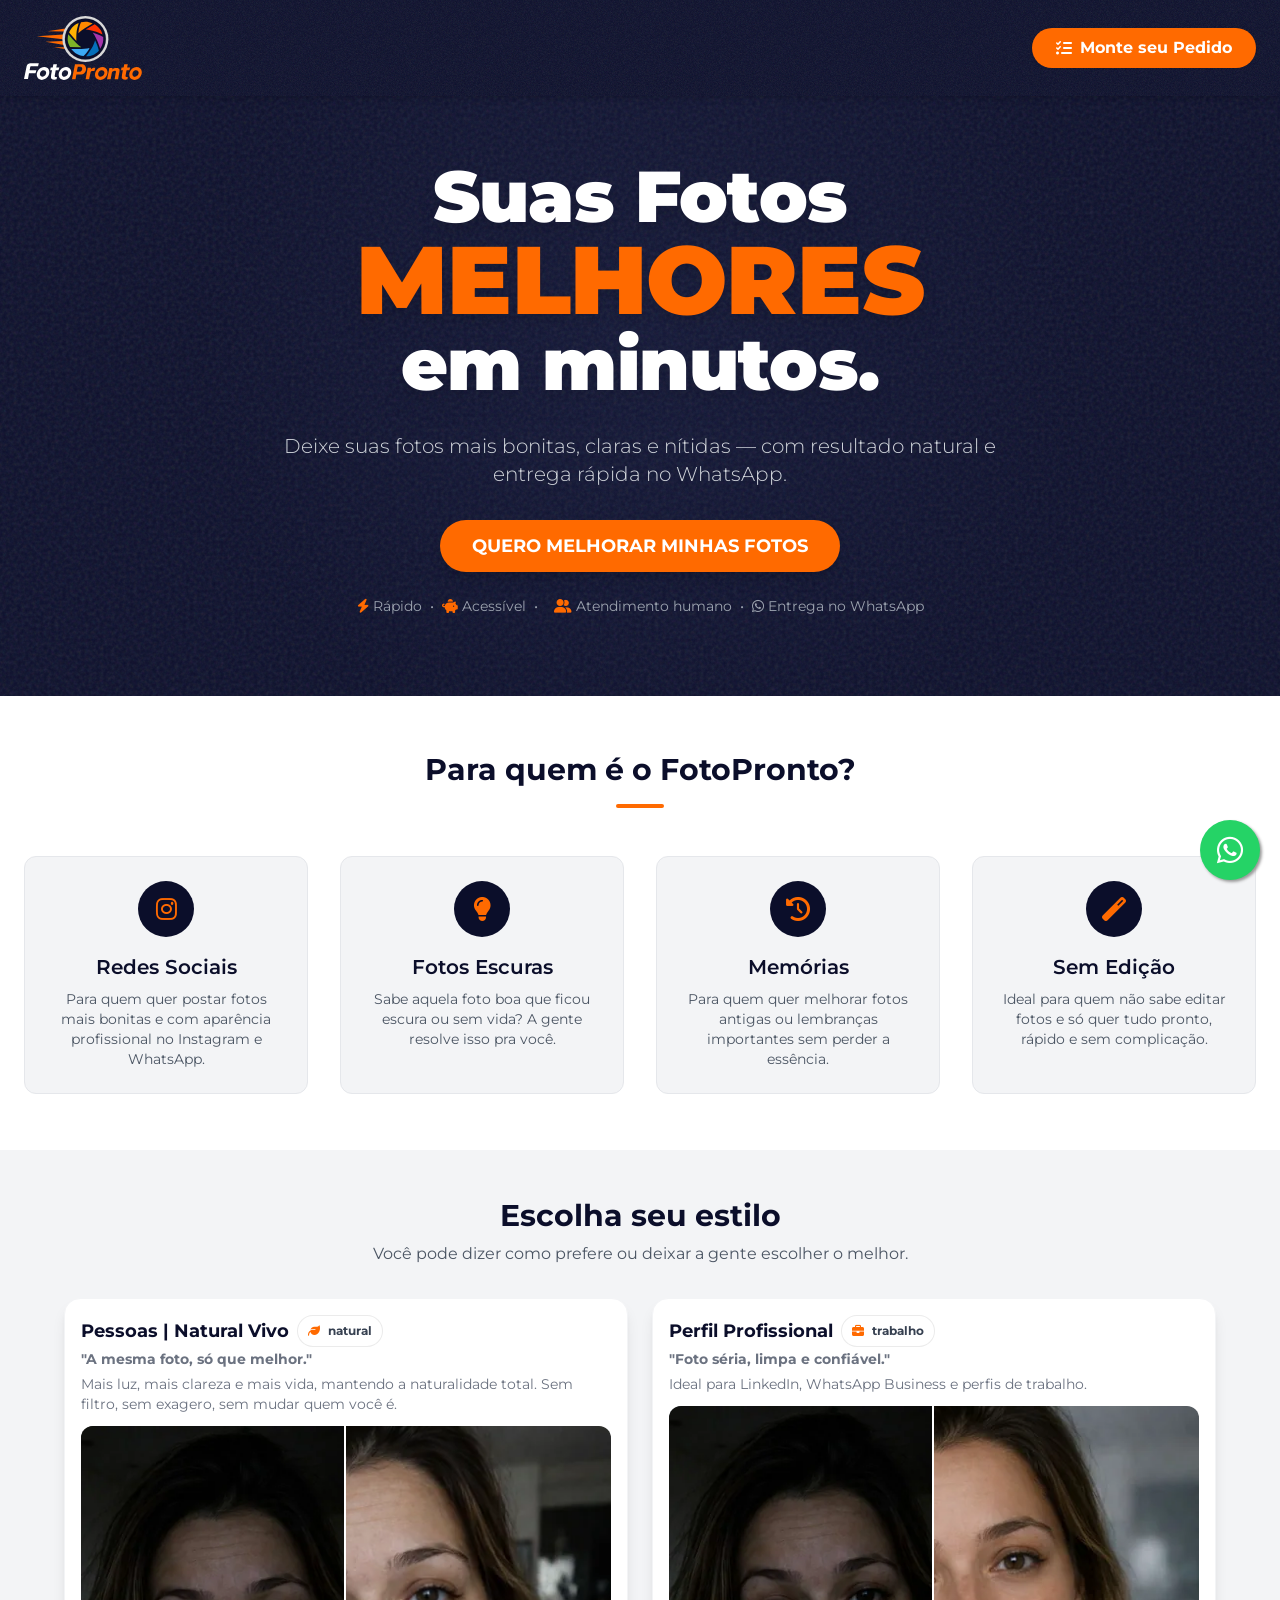
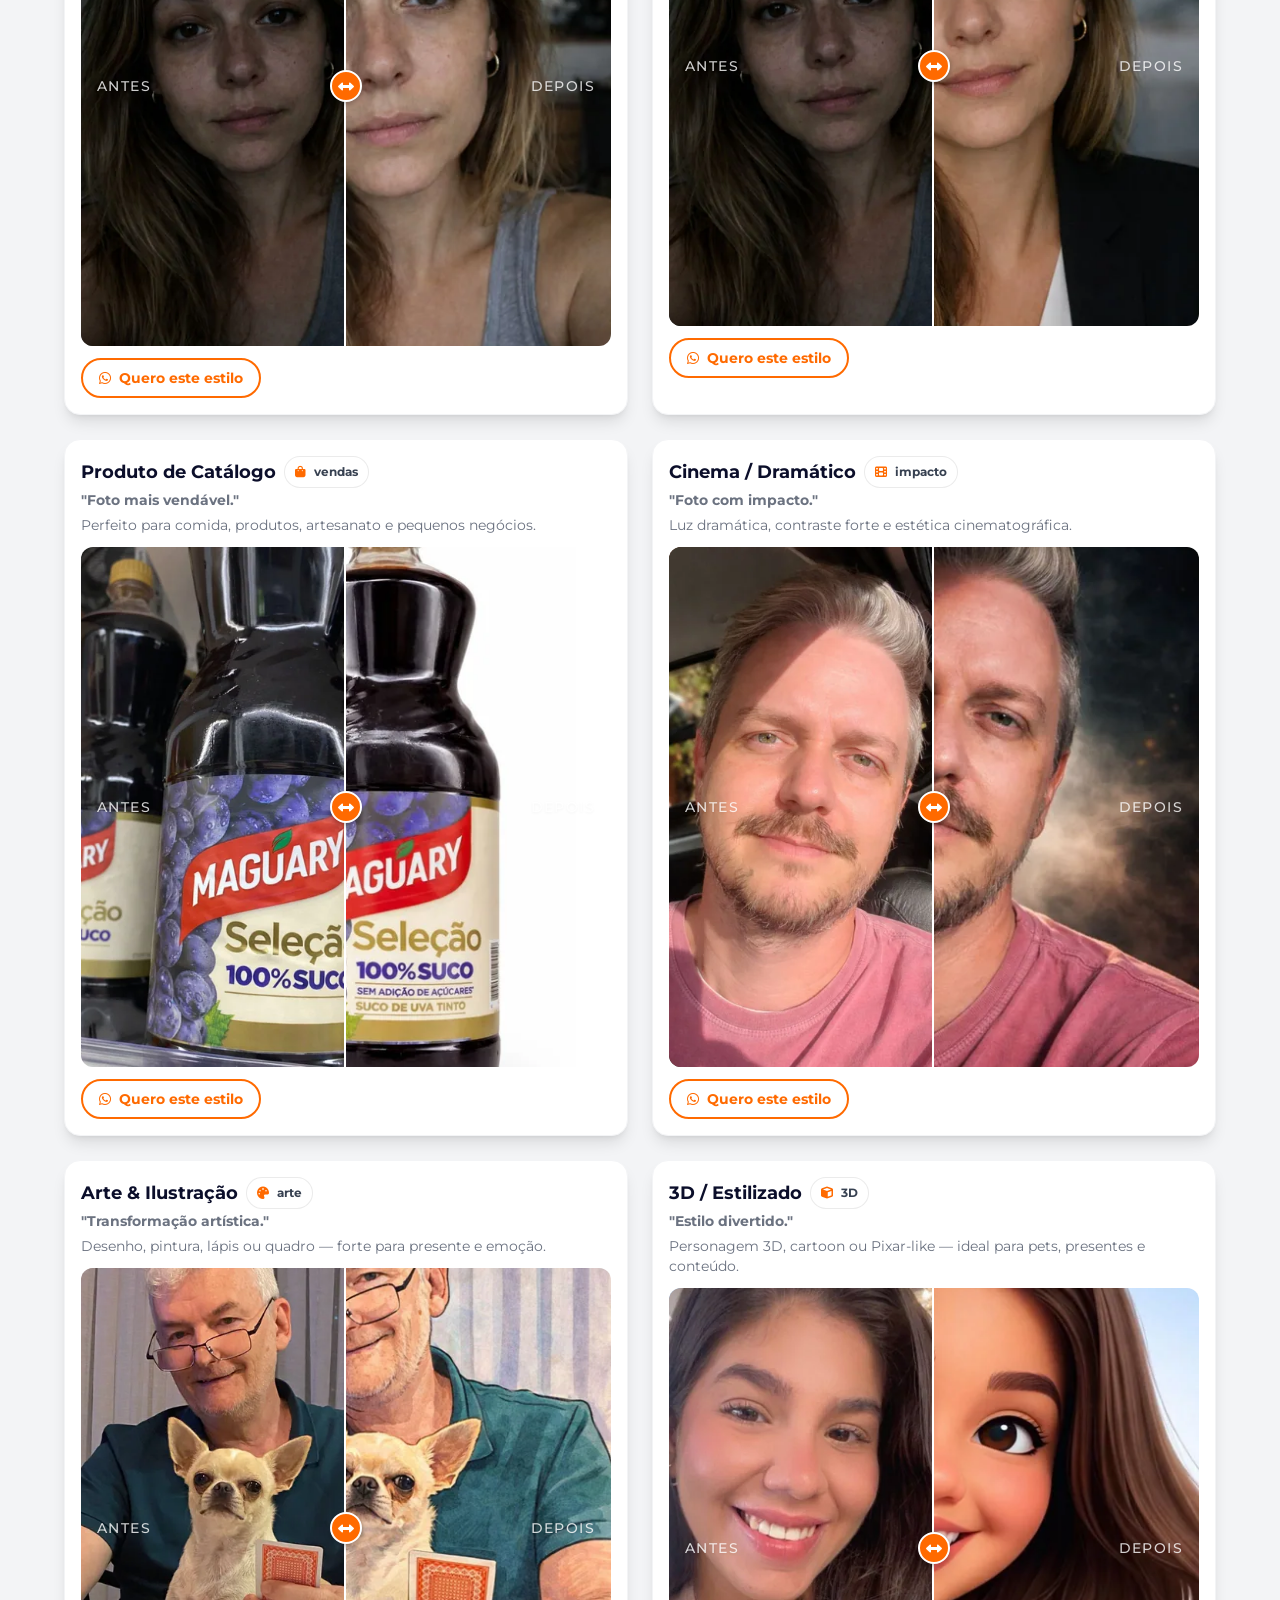
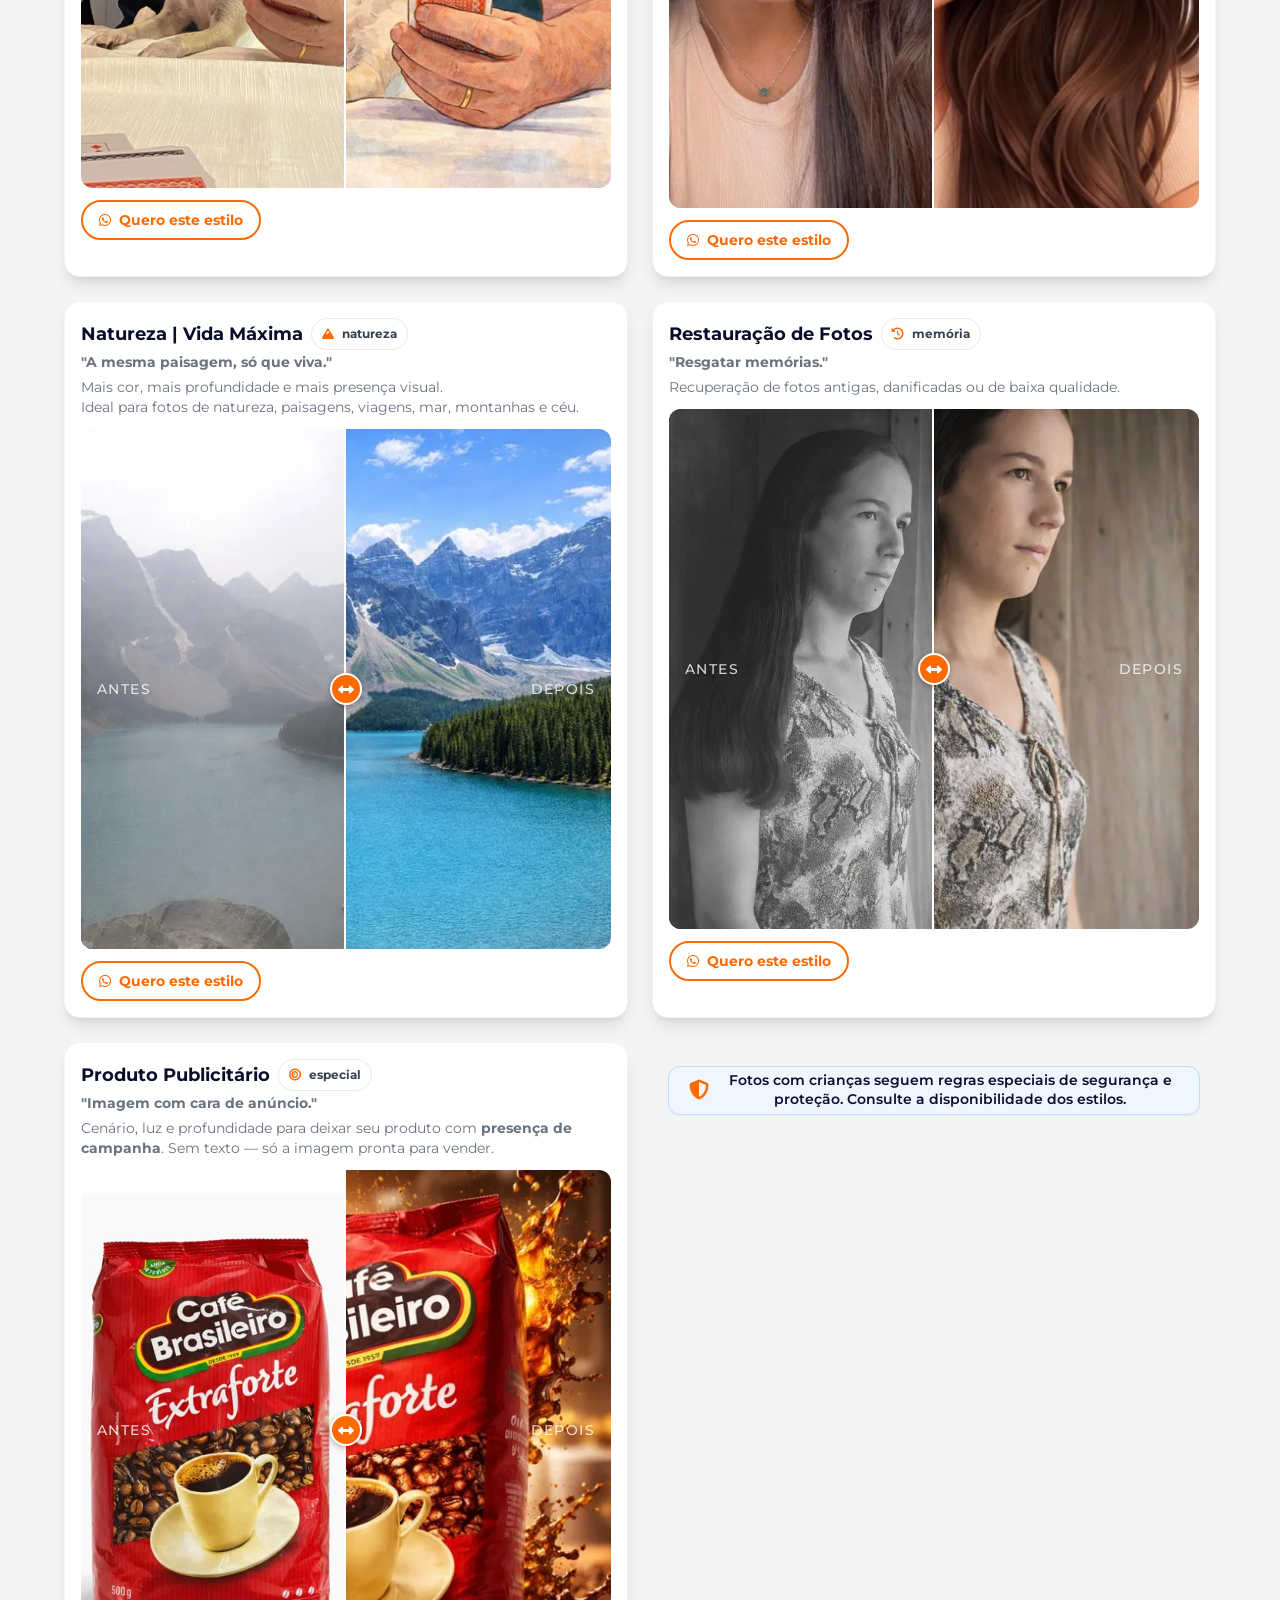
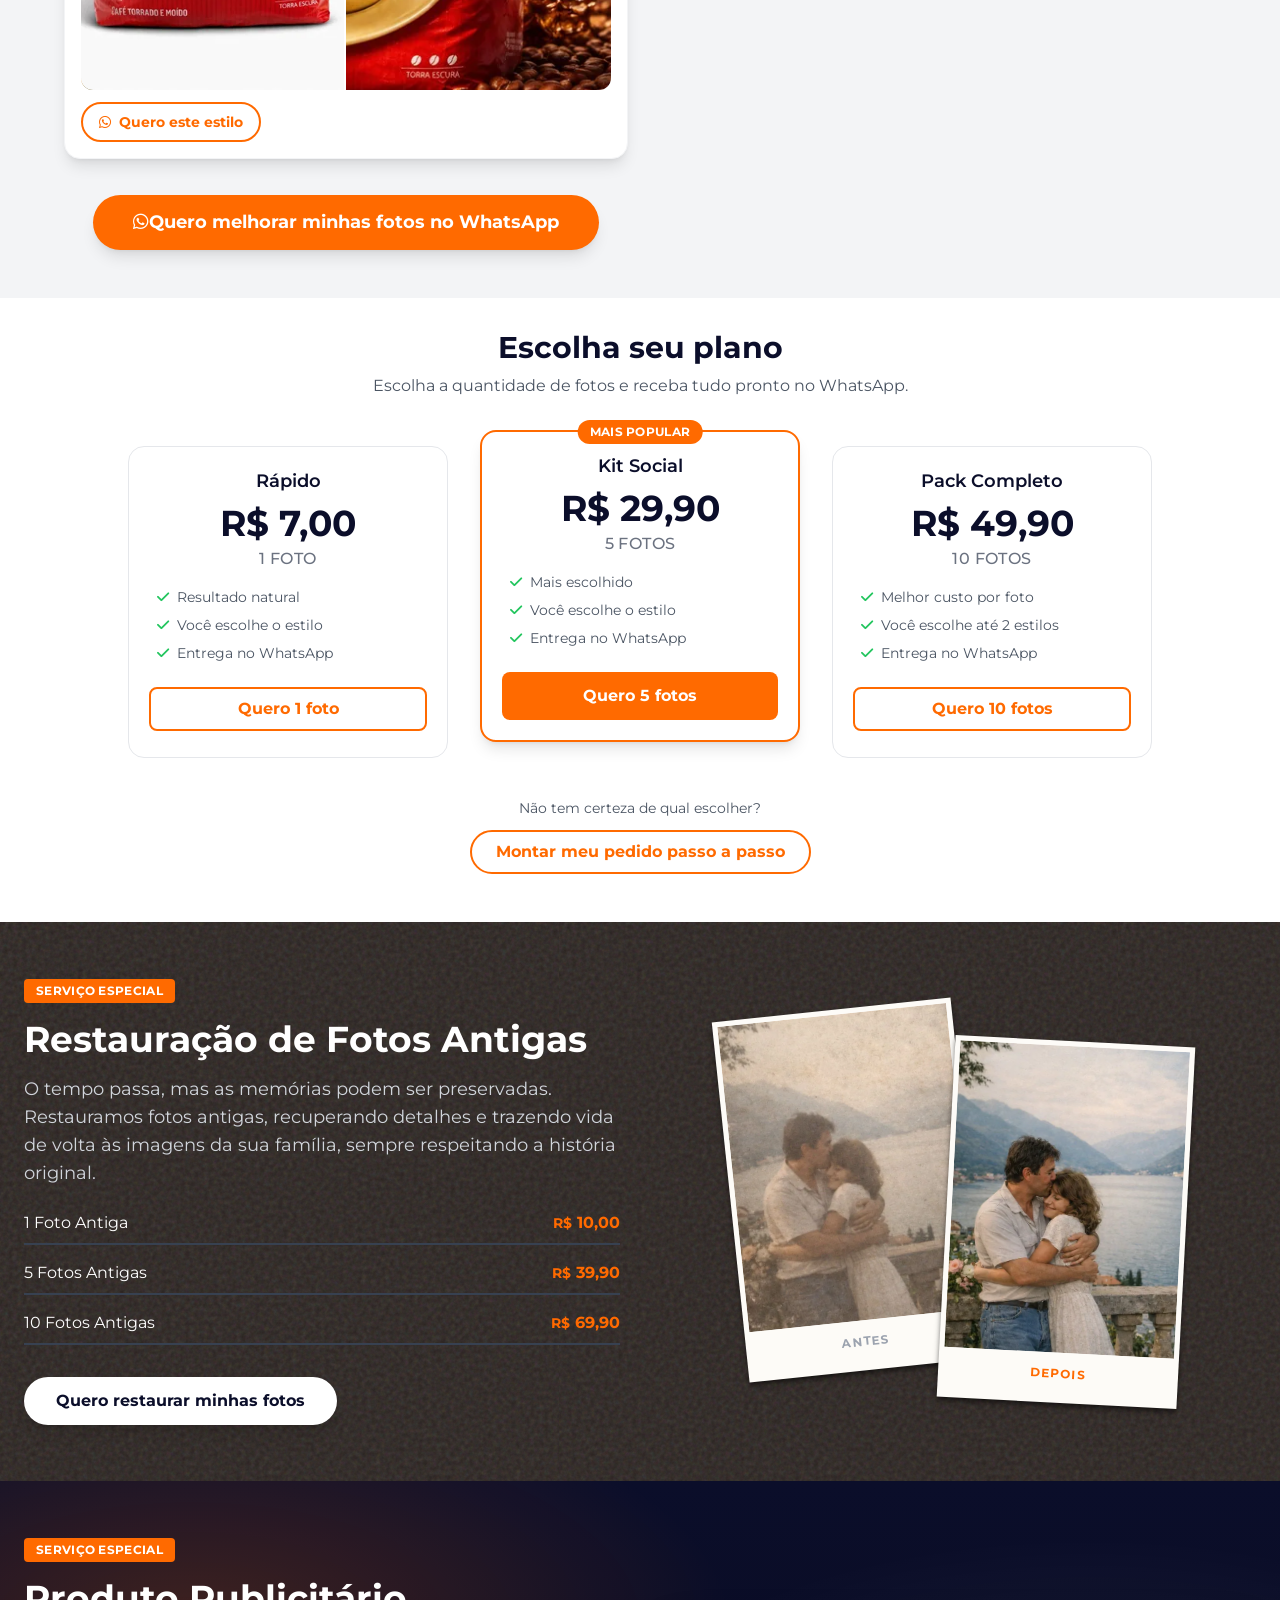
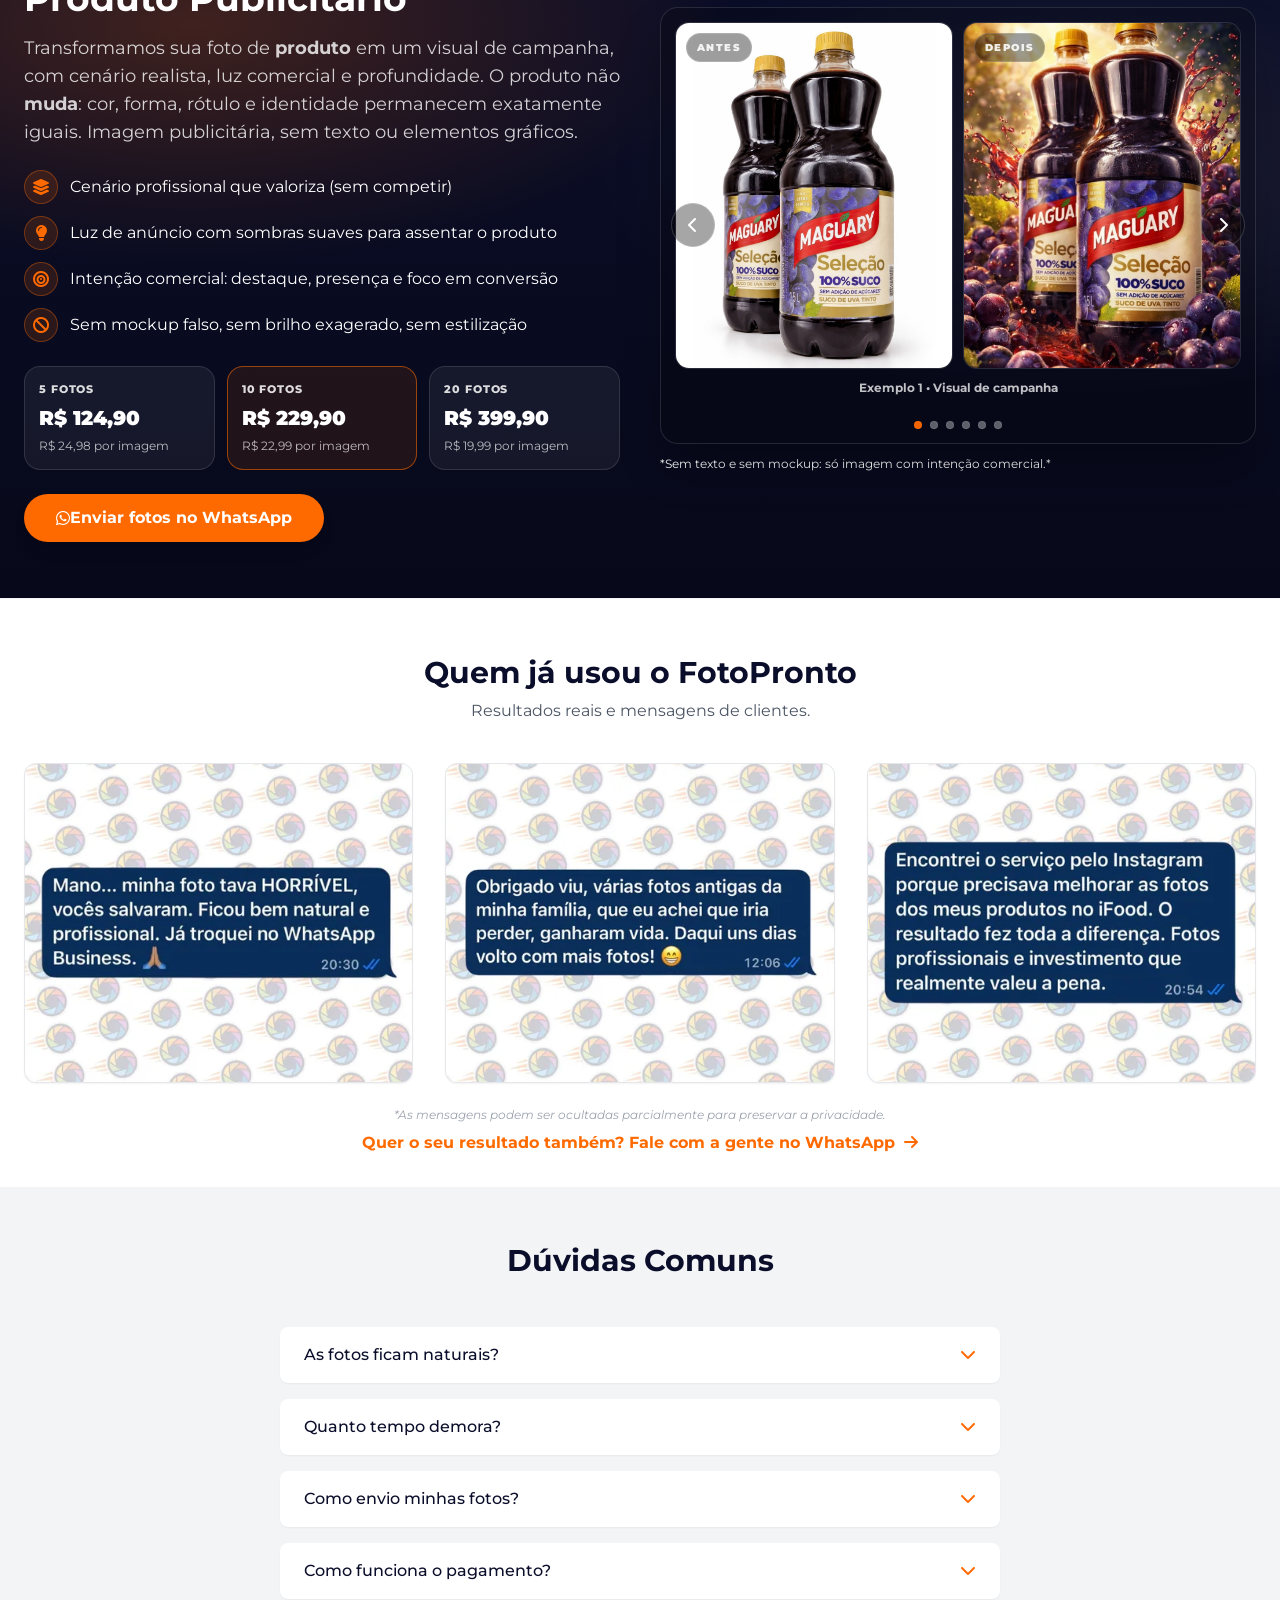
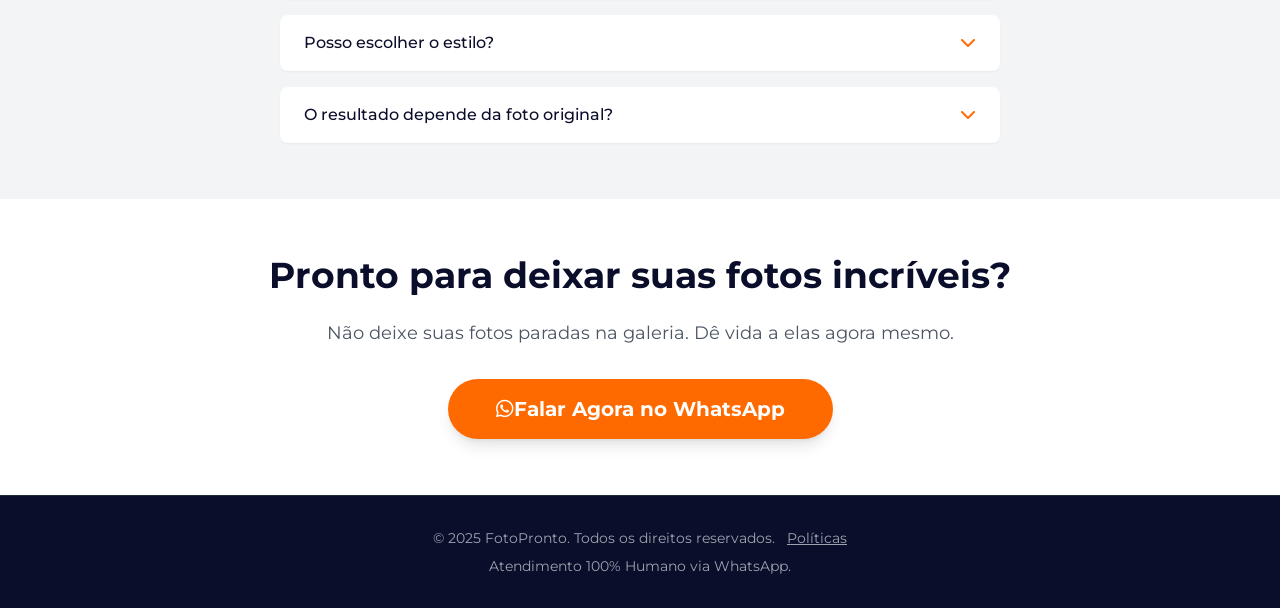
==== commit 551ebb93: "icones" ====
--- a/index.html
+++ b/index.html
@@ -72,7 +72,11 @@
     <link rel="preconnect" href="https://www.googletagmanager.com" crossorigin />
     <link rel="preconnect" href="https://connect.facebook.net" crossorigin />
     <link rel="preconnect" href="https://www.google-analytics.com" crossorigin />
-
+    <!-- FontAwesome for Icons -->
+    <link rel="stylesheet" href="https://cdnjs.cloudflare.com/ajax/libs/font-awesome/6.4.0/css/all.min.css" media="print" onload="this.media='all'">
+    <noscript><link rel="stylesheet" href="https://cdnjs.cloudflare.com/ajax/libs/font-awesome/6.4.0/css/all.min.css"></noscript>
+
+    
 <!-- Tailwind (compiled) -->
     <link rel="stylesheet" href="assets/css/tailwind.min.css?v=20260125v3" />
 
@@ -186,12 +190,7 @@
           onclick="document.getElementById('orderModal').classList.remove('hidden')"
           class="inline-flex items-center bg-brand-orange hover:bg-brand-orangeHover text-white font-bold py-2 px-4 md:px-6 rounded-full transition duration-300 shadow-sm hover:shadow-md text-xs md:text-base"
         >
-          <svg class="fas fa-tasks mr-2 inline-flex w-5 h-5 align-middle" aria-hidden="true" focusable="false" width="1em" height="1em" viewBox="0 0 24 24" fill="none" stroke="currentColor" stroke-width="2" stroke-linecap="round" stroke-linejoin="round"><path d="M9 6h12"/>
-<path d="M9 12h12"/>
-<path d="M9 18h12"/>
-<path d="M4 6l1.5 1.5L7 5"/>
-<path d="M4 12l1.5 1.5L7 11"/>
-<path d="M4 18l1.5 1.5L7 17"/></svg> Monte seu Pedido
+          <i class="fas fa-tasks mr-2"></i> Monte seu Pedido
         </button>
       </div>
     </nav>
@@ -236,30 +235,22 @@
             class="text-xs md:text-sm text-gray-400 mt-2 flex flex-col md:flex-row justify-center items-center gap-1 md:gap-4"
           >
             <div class="flex items-center gap-2">
-              <span><svg class="fas fa-bolt text-brand-orange inline-flex w-5 h-5 align-middle" aria-hidden="true" focusable="false" width="1em" height="1em" viewBox="0 0 24 24" fill="none" stroke="currentColor" stroke-width="2" stroke-linecap="round" stroke-linejoin="round"><path d="M13 2L3 14h7l-1 8 10-12h-7l1-8z"/></svg> Rápido</span>
+              <span><i class="fas fa-bolt text-brand-orange"></i> Rápido</span>
               •
               <span
-                ><svg class="fas fa-piggy-bank text-brand-orange inline-flex w-5 h-5 align-middle" aria-hidden="true" focusable="false" width="1em" height="1em" viewBox="0 0 24 24" fill="none" stroke="currentColor" stroke-width="2" stroke-linecap="round" stroke-linejoin="round"><path d="M5 13a7 7 0 0 1 14 0v3a2 2 0 0 1-2 2H9a4 4 0 0 1-4-4v-1z"/>
-<circle cx="17" cy="12" r="1"/>
-<path d="M8 8l-2-2"/>
-<path d="M5 14H3"/></svg>
+                ><i class="fas fa-piggy-bank text-brand-orange"></i>
                 Acessível</span
               >
               <span class="hidden md:inline">•</span>
             </div>
             <div class="flex items-center gap-2">
               <span
-                ><svg class="fas fa-user-friends text-brand-orange inline-flex w-5 h-5 align-middle" aria-hidden="true" focusable="false" width="1em" height="1em" viewBox="0 0 24 24" fill="none" stroke="currentColor" stroke-width="2" stroke-linecap="round" stroke-linejoin="round"><circle cx="8" cy="8" r="3"/>
-<circle cx="16" cy="9" r="2.5"/>
-<path d="M2 20c0-3 3-5 6-5s6 2 6 5"/>
-<path d="M12.5 20c0-2 2-3.5 4.5-3.5s4.5 1.5 4.5 3.5"/></svg>
+                ><i class="fas fa-user-friends text-brand-orange"></i>
                 Atendimento humano</span
               >
               •
               <span
-                ><svg class="w-5 h-5 shrink-0 block" aria-hidden="true" focusable="false" viewBox="0 0 24 24" fill="currentColor" fill-rule="evenodd">
-  <path d="M12 4a8 8 0 0 0-6.78 12.3L4 20l3.86-1.2A8 8 0 1 0 12 4zm0 2a6 6 0 0 1 5.13 9.09.999.999 0 0 0-.11.84l.57 1.74-1.74-.54a1 1 0 0 0-.83.11A6 6 0 1 1 12 6zm-2.4 3.2c-.2-.5-.4-.5-.7-.5-.2 0-.4 0-.6.3-.2.3-.8.8-.8 2 0 1.2.8 2.4 1 2.7.2.3 1.6 2.5 3.9 3.4 2.2.8 2.2.5 2.6.5.4 0 1.3-.5 1.5-1 .2-.5.2-1 .1-1.1-.1-.1-.3-.2-.6-.3l-1.7-.8c-.2-.1-.4-.1-.6.2-.2.3-.7.8-.9 1-.2.2-.3.2-.6.1-.3-.1-1.2-.4-2.3-1.3-.9-.8-1.4-1.7-1.6-2-.2-.3 0-.4.1-.5l.4-.5c.1-.1.2-.3.3-.5.1-.2.1-.4 0-.6l-.7-1.6z"/>
-</svg> Entrega no
+                ><i class="fab fa-whatsapp"></i> Entrega no
                 WhatsApp</span
               >
             </div>
@@ -288,9 +279,7 @@
             <div
               class="w-10 h-10 md:w-14 md:h-14 bg-brand-blue rounded-full flex items-center justify-center text-brand-orange text-lg md:text-2xl mb-2 md:mb-4 mx-auto"
             >
-              <svg class="fab fa-instagram" aria-hidden="true" focusable="false" width="1em" height="1em" viewBox="0 0 24 24" fill="none" stroke="currentColor" stroke-width="2" stroke-linecap="round" stroke-linejoin="round"><rect x="3" y="3" width="18" height="18" rx="4"/>
-<circle cx="12" cy="12" r="4"/>
-<circle cx="17" cy="7" r="1"/></svg>
+              <i class="fab fa-instagram"></i>
             </div>
             <h3
               class="text-base md:text-xl font-semibold text-center card-title mb-1 md:mb-2"
@@ -308,9 +297,7 @@
             <div
               class="w-10 h-10 md:w-14 md:h-14 bg-brand-blue rounded-full flex items-center justify-center text-brand-orange text-lg md:text-2xl mb-2 md:mb-4 mx-auto"
             >
-              <svg class="fas fa-lightbulb" aria-hidden="true" focusable="false" width="1em" height="1em" viewBox="0 0 24 24" fill="none" stroke="currentColor" stroke-width="2" stroke-linecap="round" stroke-linejoin="round"><path d="M9 18h6"/>
-<path d="M10 22h4"/>
-<path d="M12 2a7 7 0 0 0-4 12c1 1 1 2 1 4h6c0-2 0-3 1-4a7 7 0 0 0-4-12z"/></svg>
+              <i class="fas fa-lightbulb"></i>
             </div>
             <h3
               class="text-base md:text-xl font-semibold text-center card-title mb-1 md:mb-2"
@@ -328,9 +315,7 @@
             <div
               class="w-10 h-10 md:w-14 md:h-14 bg-brand-blue rounded-full flex items-center justify-center text-brand-orange text-lg md:text-2xl mb-2 md:mb-4 mx-auto"
             >
-              <svg class="fas fa-history" aria-hidden="true" focusable="false" width="1em" height="1em" viewBox="0 0 24 24" fill="none" stroke="currentColor" stroke-width="2" stroke-linecap="round" stroke-linejoin="round"><path d="M3 12a9 9 0 1 0 3-6"/>
-<path d="M3 4v4h4"/>
-<path d="M12 7v5l3 2"/></svg>
+              <i class="fas fa-history"></i>
             </div>
             <h3
               class="text-base md:text-xl font-semibold text-center card-title mb-1 md:mb-2"
@@ -348,8 +333,7 @@
             <div
               class="w-10 h-10 md:w-14 md:h-14 bg-brand-blue rounded-full flex items-center justify-center text-brand-orange text-lg md:text-2xl mb-2 md:mb-4 mx-auto"
             >
-              <svg class="fas fa-magic" aria-hidden="true" focusable="false" width="1em" height="1em" viewBox="0 0 24 24" fill="none" stroke="currentColor" stroke-width="2" stroke-linecap="round" stroke-linejoin="round"><path d="M12 3l1.5 3.5L17 8l-3.5 1.5L12 13l-1.5-3.5L7 8l3.5-1.5L12 3z"/>
-<path d="M3 21l6-6"/></svg>
+              <i class="fas fa-magic"></i>
             </div>
             <h3
               class="text-base md:text-xl font-semibold text-center card-title mb-1 md:mb-2"
@@ -383,8 +367,7 @@
     <div class="mb-3">
       <div class="flex flex-wrap items-center gap-2">
         <h3 class="text-lg font-bold card-title">Pessoas | Natural Vivo</h3>
-        <span class="style-tag"><svg class="fas fa-leaf" aria-hidden="true" focusable="false" width="1em" height="1em" viewBox="0 0 24 24" fill="none" stroke="currentColor" stroke-width="2" stroke-linecap="round" stroke-linejoin="round"><path d="M5 20c9-1 14-6 14-15-9 1-14 6-14 15z"/>
-<path d="M5 20c4-4 7-7 11-11"/></svg> natural</span>
+        <span class="style-tag"><i class="fas fa-leaf"></i> natural</span>
       </div>
       <p class="style-subtitle">"A mesma foto, só que melhor."</p>
       <p class="text-sm text-gray-500 mt-1">
@@ -405,18 +388,14 @@
         <span class="absolute top-1/2 left-4 -translate-y-1/2 text-white/80 text-sm font-medium tracking-widest drop-shadow-sm uppercase pointer-events-none z-20">Antes</span>
       </div>
       <span class="absolute top-1/2 right-4 -translate-y-1/2 text-white/80 text-sm font-medium tracking-widest drop-shadow-sm uppercase pointer-events-none z-0">Depois</span>
-      <div class="style-slider-handle"><svg class="fas fa-arrows-alt-h" aria-hidden="true" focusable="false" width="1em" height="1em" viewBox="0 0 24 24" fill="none" stroke="currentColor" stroke-width="2" stroke-linecap="round" stroke-linejoin="round"><path d="M3 12h18"/>
-<path d="M7 8l-4 4 4 4"/>
-<path d="M17 8l4 4-4 4"/></svg></div>
+      <div class="style-slider-handle"><i class="fas fa-arrows-alt-h"></i></div>
     </div>
 
     <a
       href="https://wa.me/5565992726478?text=Ol%C3%A1!%20Quero%20o%20estilo%20Natural%20Aprimorado."
       class="wa-link-btn inline-flex items-center gap-2 border-2 border-brand-orange bg-white hover:bg-orange-50 text-brand-orange font-bold px-4 py-2 rounded-full text-sm transition mt-3"
     >
-      <svg class="w-5 h-5 shrink-0 block" aria-hidden="true" focusable="false" viewBox="0 0 24 24" fill="currentColor" fill-rule="evenodd">
-  <path d="M12 4a8 8 0 0 0-6.78 12.3L4 20l3.86-1.2A8 8 0 1 0 12 4zm0 2a6 6 0 0 1 5.13 9.09.999.999 0 0 0-.11.84l.57 1.74-1.74-.54a1 1 0 0 0-.83.11A6 6 0 1 1 12 6zm-2.4 3.2c-.2-.5-.4-.5-.7-.5-.2 0-.4 0-.6.3-.2.3-.8.8-.8 2 0 1.2.8 2.4 1 2.7.2.3 1.6 2.5 3.9 3.4 2.2.8 2.2.5 2.6.5.4 0 1.3-.5 1.5-1 .2-.5.2-1 .1-1.1-.1-.1-.3-.2-.6-.3l-1.7-.8c-.2-.1-.4-.1-.6.2-.2.3-.7.8-.9 1-.2.2-.3.2-.6.1-.3-.1-1.2-.4-2.3-1.3-.9-.8-1.4-1.7-1.6-2-.2-.3 0-.4.1-.5l.4-.5c.1-.1.2-.3.3-.5.1-.2.1-.4 0-.6l-.7-1.6z"/>
-</svg> Quero este estilo
+      <i class="fab fa-whatsapp"></i> Quero este estilo
     </a>
   </div>
 
@@ -425,9 +404,7 @@
     <div class="mb-3">
       <div class="flex flex-wrap items-center gap-2">
         <h3 class="text-lg font-bold card-title">Perfil Profissional</h3>
-        <span class="style-tag"><svg class="fas fa-briefcase" aria-hidden="true" focusable="false" width="1em" height="1em" viewBox="0 0 24 24" fill="none" stroke="currentColor" stroke-width="2" stroke-linecap="round" stroke-linejoin="round"><rect x="4" y="7" width="16" height="10" rx="2"/>
-<path d="M9 7V5h6v2"/>
-<path d="M4 12h16"/></svg> trabalho</span>
+        <span class="style-tag"><i class="fas fa-briefcase"></i> trabalho</span>
       </div>
       <p class="style-subtitle">"Foto séria, limpa e confiável."</p>
       <p class="text-sm text-gray-500 mt-1">
@@ -448,18 +425,14 @@
         <span class="absolute top-1/2 left-4 -translate-y-1/2 text-white/80 text-sm font-medium tracking-widest drop-shadow-sm uppercase pointer-events-none z-20">Antes</span>
       </div>
       <span class="absolute top-1/2 right-4 -translate-y-1/2 text-white/80 text-sm font-medium tracking-widest drop-shadow-sm uppercase pointer-events-none z-0">Depois</span>
-      <div class="style-slider-handle"><svg class="fas fa-arrows-alt-h" aria-hidden="true" focusable="false" width="1em" height="1em" viewBox="0 0 24 24" fill="none" stroke="currentColor" stroke-width="2" stroke-linecap="round" stroke-linejoin="round"><path d="M3 12h18"/>
-<path d="M7 8l-4 4 4 4"/>
-<path d="M17 8l4 4-4 4"/></svg></div>
+      <div class="style-slider-handle"><i class="fas fa-arrows-alt-h"></i></div>
     </div>
 
     <a
       href="https://wa.me/5565992726478?text=Ol%C3%A1!%20Quero%20o%20estilo%20Perfil%20Profissional."
       class="wa-link-btn inline-flex items-center gap-2 border-2 border-brand-orange bg-white hover:bg-orange-50 text-brand-orange font-bold px-4 py-2 rounded-full text-sm transition mt-3"
     >
-      <svg class="w-5 h-5 shrink-0 block" aria-hidden="true" focusable="false" viewBox="0 0 24 24" fill="currentColor" fill-rule="evenodd">
-  <path d="M12 4a8 8 0 0 0-6.78 12.3L4 20l3.86-1.2A8 8 0 1 0 12 4zm0 2a6 6 0 0 1 5.13 9.09.999.999 0 0 0-.11.84l.57 1.74-1.74-.54a1 1 0 0 0-.83.11A6 6 0 1 1 12 6zm-2.4 3.2c-.2-.5-.4-.5-.7-.5-.2 0-.4 0-.6.3-.2.3-.8.8-.8 2 0 1.2.8 2.4 1 2.7.2.3 1.6 2.5 3.9 3.4 2.2.8 2.2.5 2.6.5.4 0 1.3-.5 1.5-1 .2-.5.2-1 .1-1.1-.1-.1-.3-.2-.6-.3l-1.7-.8c-.2-.1-.4-.1-.6.2-.2.3-.7.8-.9 1-.2.2-.3.2-.6.1-.3-.1-1.2-.4-2.3-1.3-.9-.8-1.4-1.7-1.6-2-.2-.3 0-.4.1-.5l.4-.5c.1-.1.2-.3.3-.5.1-.2.1-.4 0-.6l-.7-1.6z"/>
-</svg> Quero este estilo
+      <i class="fab fa-whatsapp"></i> Quero este estilo
     </a>
   </div>
 
@@ -468,8 +441,7 @@
     <div class="mb-3">
       <div class="flex flex-wrap items-center gap-2">
         <h3 class="text-lg font-bold card-title">Produto de Catálogo</h3>
-        <span class="style-tag"><svg class="fas fa-bag-shopping" aria-hidden="true" focusable="false" width="1em" height="1em" viewBox="0 0 24 24" fill="none" stroke="currentColor" stroke-width="2" stroke-linecap="round" stroke-linejoin="round"><path d="M6 7h12l-1 13H7L6 7z"/>
-<path d="M9 7a3 3 0 0 1 6 0"/></svg> vendas</span>
+        <span class="style-tag"><i class="fas fa-bag-shopping"></i> vendas</span>
       </div>
       <p class="style-subtitle">"Foto mais vendável."</p>
       <p class="text-sm text-gray-500 mt-1">
@@ -490,18 +462,14 @@
         <span class="absolute top-1/2 left-4 -translate-y-1/2 text-white/80 text-sm font-medium tracking-widest drop-shadow-sm uppercase pointer-events-none z-20">Antes</span>
       </div>
       <span class="absolute top-1/2 right-4 -translate-y-1/2 text-white/80 text-sm font-medium tracking-widest drop-shadow-sm uppercase pointer-events-none z-0">Depois</span>
-      <div class="style-slider-handle"><svg class="fas fa-arrows-alt-h" aria-hidden="true" focusable="false" width="1em" height="1em" viewBox="0 0 24 24" fill="none" stroke="currentColor" stroke-width="2" stroke-linecap="round" stroke-linejoin="round"><path d="M3 12h18"/>
-<path d="M7 8l-4 4 4 4"/>
-<path d="M17 8l4 4-4 4"/></svg></div>
+      <div class="style-slider-handle"><i class="fas fa-arrows-alt-h"></i></div>
     </div>
 
     <a
       href="https://wa.me/5565992726478?text=Ol%C3%A1!%20Quero%20o%20estilo%20Produto%20em%20Destaque."
       class="wa-link-btn inline-flex items-center gap-2 border-2 border-brand-orange bg-white hover:bg-orange-50 text-brand-orange font-bold px-4 py-2 rounded-full text-sm transition mt-3"
     >
-      <svg class="w-5 h-5 shrink-0 block" aria-hidden="true" focusable="false" viewBox="0 0 24 24" fill="currentColor" fill-rule="evenodd">
-  <path d="M12 4a8 8 0 0 0-6.78 12.3L4 20l3.86-1.2A8 8 0 1 0 12 4zm0 2a6 6 0 0 1 5.13 9.09.999.999 0 0 0-.11.84l.57 1.74-1.74-.54a1 1 0 0 0-.83.11A6 6 0 1 1 12 6zm-2.4 3.2c-.2-.5-.4-.5-.7-.5-.2 0-.4 0-.6.3-.2.3-.8.8-.8 2 0 1.2.8 2.4 1 2.7.2.3 1.6 2.5 3.9 3.4 2.2.8 2.2.5 2.6.5.4 0 1.3-.5 1.5-1 .2-.5.2-1 .1-1.1-.1-.1-.3-.2-.6-.3l-1.7-.8c-.2-.1-.4-.1-.6.2-.2.3-.7.8-.9 1-.2.2-.3.2-.6.1-.3-.1-1.2-.4-2.3-1.3-.9-.8-1.4-1.7-1.6-2-.2-.3 0-.4.1-.5l.4-.5c.1-.1.2-.3.3-.5.1-.2.1-.4 0-.6l-.7-1.6z"/>
-</svg> Quero este estilo
+      <i class="fab fa-whatsapp"></i> Quero este estilo
     </a>
   </div>
 
@@ -510,11 +478,7 @@
     <div class="mb-3">
       <div class="flex flex-wrap items-center gap-2">
         <h3 class="text-lg font-bold card-title">Cinema / Dramático</h3>
-        <span class="style-tag"><svg class="fas fa-film" aria-hidden="true" focusable="false" width="1em" height="1em" viewBox="0 0 24 24" fill="none" stroke="currentColor" stroke-width="2" stroke-linecap="round" stroke-linejoin="round"><rect x="3" y="5" width="18" height="14" rx="2"/>
-<path d="M7 5v14"/>
-<path d="M17 5v14"/>
-<path d="M3 9h18"/>
-<path d="M3 15h18"/></svg> impacto</span>
+        <span class="style-tag"><i class="fas fa-film"></i> impacto</span>
       </div>
       <p class="style-subtitle">"Foto com impacto."</p>
       <p class="text-sm text-gray-500 mt-1">
@@ -535,18 +499,14 @@
         <span class="absolute top-1/2 left-4 -translate-y-1/2 text-white/80 text-sm font-medium tracking-widest drop-shadow-sm uppercase pointer-events-none z-20">Antes</span>
       </div>
       <span class="absolute top-1/2 right-4 -translate-y-1/2 text-white/80 text-sm font-medium tracking-widest drop-shadow-sm uppercase pointer-events-none z-0">Depois</span>
-      <div class="style-slider-handle"><svg class="fas fa-arrows-alt-h" aria-hidden="true" focusable="false" width="1em" height="1em" viewBox="0 0 24 24" fill="none" stroke="currentColor" stroke-width="2" stroke-linecap="round" stroke-linejoin="round"><path d="M3 12h18"/>
-<path d="M7 8l-4 4 4 4"/>
-<path d="M17 8l4 4-4 4"/></svg></div>
+      <div class="style-slider-handle"><i class="fas fa-arrows-alt-h"></i></div>
     </div>
 
     <a
       href="https://wa.me/5565992726478?text=Ol%C3%A1!%20Quero%20o%20estilo%20Cinema%20/%20Dram%C3%A1tico."
       class="wa-link-btn inline-flex items-center gap-2 border-2 border-brand-orange bg-white hover:bg-orange-50 text-brand-orange font-bold px-4 py-2 rounded-full text-sm transition mt-3"
     >
-      <svg class="w-5 h-5 shrink-0 block" aria-hidden="true" focusable="false" viewBox="0 0 24 24" fill="currentColor" fill-rule="evenodd">
-  <path d="M12 4a8 8 0 0 0-6.78 12.3L4 20l3.86-1.2A8 8 0 1 0 12 4zm0 2a6 6 0 0 1 5.13 9.09.999.999 0 0 0-.11.84l.57 1.74-1.74-.54a1 1 0 0 0-.83.11A6 6 0 1 1 12 6zm-2.4 3.2c-.2-.5-.4-.5-.7-.5-.2 0-.4 0-.6.3-.2.3-.8.8-.8 2 0 1.2.8 2.4 1 2.7.2.3 1.6 2.5 3.9 3.4 2.2.8 2.2.5 2.6.5.4 0 1.3-.5 1.5-1 .2-.5.2-1 .1-1.1-.1-.1-.3-.2-.6-.3l-1.7-.8c-.2-.1-.4-.1-.6.2-.2.3-.7.8-.9 1-.2.2-.3.2-.6.1-.3-.1-1.2-.4-2.3-1.3-.9-.8-1.4-1.7-1.6-2-.2-.3 0-.4.1-.5l.4-.5c.1-.1.2-.3.3-.5.1-.2.1-.4 0-.6l-.7-1.6z"/>
-</svg> Quero este estilo
+      <i class="fab fa-whatsapp"></i> Quero este estilo
     </a>
   </div>
 
@@ -555,11 +515,7 @@
     <div class="mb-3">
       <div class="flex flex-wrap items-center gap-2">
         <h3 class="text-lg font-bold card-title">Arte &amp; Ilustração</h3>
-        <span class="style-tag"><svg class="fas fa-palette" aria-hidden="true" focusable="false" width="1em" height="1em" viewBox="0 0 24 24" fill="none" stroke="currentColor" stroke-width="2" stroke-linecap="round" stroke-linejoin="round"><path d="M12 3a9 9 0 1 0 0 18c2 0 2-2 1-3s-1-3 1-3h2a4 4 0 0 0 0-8z"/>
-<circle cx="7.5" cy="9" r="1"/>
-<circle cx="10" cy="6.5" r="1"/>
-<circle cx="14" cy="6.5" r="1"/>
-<circle cx="16.5" cy="9" r="1"/></svg> arte</span>
+        <span class="style-tag"><i class="fas fa-palette"></i> arte</span>
       </div>
       <p class="style-subtitle">"Transformação artística."</p>
       <p class="text-sm text-gray-500 mt-1">
@@ -580,18 +536,14 @@
         <span class="absolute top-1/2 left-4 -translate-y-1/2 text-white/80 text-sm font-medium tracking-widest drop-shadow-sm uppercase pointer-events-none z-20">Antes</span>
       </div>
       <span class="absolute top-1/2 right-4 -translate-y-1/2 text-white/80 text-sm font-medium tracking-widest drop-shadow-sm uppercase pointer-events-none z-0">Depois</span>
-      <div class="style-slider-handle"><svg class="fas fa-arrows-alt-h" aria-hidden="true" focusable="false" width="1em" height="1em" viewBox="0 0 24 24" fill="none" stroke="currentColor" stroke-width="2" stroke-linecap="round" stroke-linejoin="round"><path d="M3 12h18"/>
-<path d="M7 8l-4 4 4 4"/>
-<path d="M17 8l4 4-4 4"/></svg></div>
+      <div class="style-slider-handle"><i class="fas fa-arrows-alt-h"></i></div>
     </div>
 
     <a
       href="https://wa.me/5565992726478?text=Ol%C3%A1!%20Quero%20o%20estilo%20Arte%20e%20Ilustra%C3%A7%C3%A3o."
       class="wa-link-btn inline-flex items-center gap-2 border-2 border-brand-orange bg-white hover:bg-orange-50 text-brand-orange font-bold px-4 py-2 rounded-full text-sm transition mt-3"
     >
-      <svg class="w-5 h-5 shrink-0 block" aria-hidden="true" focusable="false" viewBox="0 0 24 24" fill="currentColor" fill-rule="evenodd">
-  <path d="M12 4a8 8 0 0 0-6.78 12.3L4 20l3.86-1.2A8 8 0 1 0 12 4zm0 2a6 6 0 0 1 5.13 9.09.999.999 0 0 0-.11.84l.57 1.74-1.74-.54a1 1 0 0 0-.83.11A6 6 0 1 1 12 6zm-2.4 3.2c-.2-.5-.4-.5-.7-.5-.2 0-.4 0-.6.3-.2.3-.8.8-.8 2 0 1.2.8 2.4 1 2.7.2.3 1.6 2.5 3.9 3.4 2.2.8 2.2.5 2.6.5.4 0 1.3-.5 1.5-1 .2-.5.2-1 .1-1.1-.1-.1-.3-.2-.6-.3l-1.7-.8c-.2-.1-.4-.1-.6.2-.2.3-.7.8-.9 1-.2.2-.3.2-.6.1-.3-.1-1.2-.4-2.3-1.3-.9-.8-1.4-1.7-1.6-2-.2-.3 0-.4.1-.5l.4-.5c.1-.1.2-.3.3-.5.1-.2.1-.4 0-.6l-.7-1.6z"/>
-</svg> Quero este estilo
+      <i class="fab fa-whatsapp"></i> Quero este estilo
     </a>
   </div>
 
@@ -600,9 +552,7 @@
     <div class="mb-3">
       <div class="flex flex-wrap items-center gap-2">
         <h3 class="text-lg font-bold card-title">3D / Estilizado</h3>
-        <span class="style-tag"><svg class="fas fa-cube" aria-hidden="true" focusable="false" width="1em" height="1em" viewBox="0 0 24 24" fill="none" stroke="currentColor" stroke-width="2" stroke-linecap="round" stroke-linejoin="round"><path d="M12 2l8 4v12l-8 4-8-4V6l8-4z"/>
-<path d="M12 22V10"/>
-<path d="M4 6l8 4 8-4"/></svg> 3D</span>
+        <span class="style-tag"><i class="fas fa-cube"></i> 3D</span>
       </div>
       <p class="style-subtitle">"Estilo divertido."</p>
       <p class="text-sm text-gray-500 mt-1">
@@ -623,18 +573,14 @@
         <span class="absolute top-1/2 left-4 -translate-y-1/2 text-white/80 text-sm font-medium tracking-widest drop-shadow-sm uppercase pointer-events-none z-20">Antes</span>
       </div>
       <span class="absolute top-1/2 right-4 -translate-y-1/2 text-white/80 text-sm font-medium tracking-widest drop-shadow-sm uppercase pointer-events-none z-0">Depois</span>
-      <div class="style-slider-handle"><svg class="fas fa-arrows-alt-h" aria-hidden="true" focusable="false" width="1em" height="1em" viewBox="0 0 24 24" fill="none" stroke="currentColor" stroke-width="2" stroke-linecap="round" stroke-linejoin="round"><path d="M3 12h18"/>
-<path d="M7 8l-4 4 4 4"/>
-<path d="M17 8l4 4-4 4"/></svg></div>
+      <div class="style-slider-handle"><i class="fas fa-arrows-alt-h"></i></div>
     </div>
 
     <a
       href="https://wa.me/5565992726478?text=Ol%C3%A1!%20Quero%20o%20estilo%203D%20Estilizado."
       class="wa-link-btn inline-flex items-center gap-2 border-2 border-brand-orange bg-white hover:bg-orange-50 text-brand-orange font-bold px-4 py-2 rounded-full text-sm transition mt-3"
     >
-      <svg class="w-5 h-5 shrink-0 block" aria-hidden="true" focusable="false" viewBox="0 0 24 24" fill="currentColor" fill-rule="evenodd">
-  <path d="M12 4a8 8 0 0 0-6.78 12.3L4 20l3.86-1.2A8 8 0 1 0 12 4zm0 2a6 6 0 0 1 5.13 9.09.999.999 0 0 0-.11.84l.57 1.74-1.74-.54a1 1 0 0 0-.83.11A6 6 0 1 1 12 6zm-2.4 3.2c-.2-.5-.4-.5-.7-.5-.2 0-.4 0-.6.3-.2.3-.8.8-.8 2 0 1.2.8 2.4 1 2.7.2.3 1.6 2.5 3.9 3.4 2.2.8 2.2.5 2.6.5.4 0 1.3-.5 1.5-1 .2-.5.2-1 .1-1.1-.1-.1-.3-.2-.6-.3l-1.7-.8c-.2-.1-.4-.1-.6.2-.2.3-.7.8-.9 1-.2.2-.3.2-.6.1-.3-.1-1.2-.4-2.3-1.3-.9-.8-1.4-1.7-1.6-2-.2-.3 0-.4.1-.5l.4-.5c.1-.1.2-.3.3-.5.1-.2.1-.4 0-.6l-.7-1.6z"/>
-</svg> Quero este estilo
+      <i class="fab fa-whatsapp"></i> Quero este estilo
     </a>
   </div>
 
@@ -643,7 +589,7 @@
     <div class="mb-3">
       <div class="flex flex-wrap items-center gap-2">
         <h3 class="text-lg font-bold card-title">Natureza | Vida Máxima</h3>
-        <span class="style-tag"><svg class="fas fa-mountain" aria-hidden="true" focusable="false" width="1em" height="1em" viewBox="0 0 24 24" fill="none" stroke="currentColor" stroke-width="2" stroke-linecap="round" stroke-linejoin="round"><path d="M3 19l7-10 4 6 3-4 4 8H3z"/></svg> natureza</span>
+        <span class="style-tag"><i class="fas fa-mountain"></i> natureza</span>
       </div>
       <p class="style-subtitle">"A mesma paisagem, só que viva."</p>
       <p class="text-sm text-gray-500 mt-1">
@@ -664,18 +610,14 @@
         <span class="absolute top-1/2 left-4 -translate-y-1/2 text-white/80 text-sm font-medium tracking-widest drop-shadow-sm uppercase pointer-events-none z-20">Antes</span>
       </div>
       <span class="absolute top-1/2 right-4 -translate-y-1/2 text-white/80 text-sm font-medium tracking-widest drop-shadow-sm uppercase pointer-events-none z-0">Depois</span>
-      <div class="style-slider-handle"><svg class="fas fa-arrows-alt-h" aria-hidden="true" focusable="false" width="1em" height="1em" viewBox="0 0 24 24" fill="none" stroke="currentColor" stroke-width="2" stroke-linecap="round" stroke-linejoin="round"><path d="M3 12h18"/>
-<path d="M7 8l-4 4 4 4"/>
-<path d="M17 8l4 4-4 4"/></svg></div>
+      <div class="style-slider-handle"><i class="fas fa-arrows-alt-h"></i></div>
     </div>
 
     <a
       href="https://wa.me/5565992726478?text=Ol%C3%A1!%20Quero%20o%20estilo%20Natureza%20Vida%20M%C3%A1xima."
       class="wa-link-btn inline-flex items-center gap-2 border-2 border-brand-orange bg-white hover:bg-orange-50 text-brand-orange font-bold px-4 py-2 rounded-full text-sm transition mt-3"
     >
-      <svg class="w-5 h-5 shrink-0 block" aria-hidden="true" focusable="false" viewBox="0 0 24 24" fill="currentColor" fill-rule="evenodd">
-  <path d="M12 4a8 8 0 0 0-6.78 12.3L4 20l3.86-1.2A8 8 0 1 0 12 4zm0 2a6 6 0 0 1 5.13 9.09.999.999 0 0 0-.11.84l.57 1.74-1.74-.54a1 1 0 0 0-.83.11A6 6 0 1 1 12 6zm-2.4 3.2c-.2-.5-.4-.5-.7-.5-.2 0-.4 0-.6.3-.2.3-.8.8-.8 2 0 1.2.8 2.4 1 2.7.2.3 1.6 2.5 3.9 3.4 2.2.8 2.2.5 2.6.5.4 0 1.3-.5 1.5-1 .2-.5.2-1 .1-1.1-.1-.1-.3-.2-.6-.3l-1.7-.8c-.2-.1-.4-.1-.6.2-.2.3-.7.8-.9 1-.2.2-.3.2-.6.1-.3-.1-1.2-.4-2.3-1.3-.9-.8-1.4-1.7-1.6-2-.2-.3 0-.4.1-.5l.4-.5c.1-.1.2-.3.3-.5.1-.2.1-.4 0-.6l-.7-1.6z"/>
-</svg> Quero este estilo
+      <i class="fab fa-whatsapp"></i> Quero este estilo
     </a>
   </div>
 
@@ -686,9 +628,7 @@
   <div class="mb-3 text-left">
     <div class="flex flex-wrap items-center gap-2">
   <h3 class="text-lg font-bold card-title">Restauração de Fotos</h3>
-  <span class="style-tag"><svg class="fas fa-clock-rotate-left" aria-hidden="true" focusable="false" width="1em" height="1em" viewBox="0 0 24 24" fill="none" stroke="currentColor" stroke-width="2" stroke-linecap="round" stroke-linejoin="round"><path d="M3 12a9 9 0 1 0 3-6"/>
-<path d="M3 4v4h4"/>
-<path d="M12 7v5l3 2"/></svg> memória</span>
+  <span class="style-tag"><i class="fas fa-clock-rotate-left"></i> memória</span>
 </div>
     <p class="style-subtitle">"Resgatar memórias."</p>
     <p class="text-sm text-gray-500 mt-1">
@@ -709,18 +649,14 @@
       <span class="absolute top-1/2 left-4 -translate-y-1/2 text-white/80 text-sm font-medium tracking-widest drop-shadow-sm uppercase pointer-events-none z-20">Antes</span>
     </div>
     <span class="absolute top-1/2 right-4 -translate-y-1/2 text-white/80 text-sm font-medium tracking-widest drop-shadow-sm uppercase pointer-events-none z-0">Depois</span>
-    <div class="style-slider-handle"><svg class="fas fa-arrows-alt-h" aria-hidden="true" focusable="false" width="1em" height="1em" viewBox="0 0 24 24" fill="none" stroke="currentColor" stroke-width="2" stroke-linecap="round" stroke-linejoin="round"><path d="M3 12h18"/>
-<path d="M7 8l-4 4 4 4"/>
-<path d="M17 8l4 4-4 4"/></svg></div>
+    <div class="style-slider-handle"><i class="fas fa-arrows-alt-h"></i></div>
   </div>
 
   <a
     href="https://wa.me/5565992726478?text=Ol%C3%A1!%20Quero%20restaurar%20uma%20foto%20antiga."
     class="wa-link-btn inline-flex items-center gap-2 border-2 border-brand-orange bg-white hover:bg-orange-50 text-brand-orange font-bold px-4 py-2 rounded-full text-sm transition mt-3"
   >
-    <svg class="w-5 h-5 shrink-0 block" aria-hidden="true" focusable="false" viewBox="0 0 24 24" fill="currentColor" fill-rule="evenodd">
-  <path d="M12 4a8 8 0 0 0-6.78 12.3L4 20l3.86-1.2A8 8 0 1 0 12 4zm0 2a6 6 0 0 1 5.13 9.09.999.999 0 0 0-.11.84l.57 1.74-1.74-.54a1 1 0 0 0-.83.11A6 6 0 1 1 12 6zm-2.4 3.2c-.2-.5-.4-.5-.7-.5-.2 0-.4 0-.6.3-.2.3-.8.8-.8 2 0 1.2.8 2.4 1 2.7.2.3 1.6 2.5 3.9 3.4 2.2.8 2.2.5 2.6.5.4 0 1.3-.5 1.5-1 .2-.5.2-1 .1-1.1-.1-.1-.3-.2-.6-.3l-1.7-.8c-.2-.1-.4-.1-.6.2-.2.3-.7.8-.9 1-.2.2-.3.2-.6.1-.3-.1-1.2-.4-2.3-1.3-.9-.8-1.4-1.7-1.6-2-.2-.3 0-.4.1-.5l.4-.5c.1-.1.2-.3.3-.5.1-.2.1-.4 0-.6l-.7-1.6z"/>
-</svg> Quero este estilo
+    <i class="fab fa-whatsapp"></i> Quero este estilo
   </a>
 </div>
 
@@ -729,12 +665,7 @@
     <div class="mb-3">
       <div class="flex flex-wrap items-center gap-2">
         <h3 class="text-lg font-bold card-title">Produto Publicitário</h3>
-        <span class="style-tag"><svg class="fas fa-bullseye" aria-hidden="true" focusable="false" width="1em" height="1em" viewBox="0 0 24 24" fill="none" stroke="currentColor" stroke-width="2" stroke-linecap="round" stroke-linejoin="round"><circle cx="12" cy="12" r="8"/>
-<circle cx="12" cy="12" r="3"/>
-<path d="M12 4v2"/>
-<path d="M12 18v2"/>
-<path d="M4 12h2"/>
-<path d="M18 12h2"/></svg> especial</span>
+        <span class="style-tag"><i class="fas fa-bullseye"></i> especial</span>
       </div>
       <p class="style-subtitle">"Imagem com cara de anúncio."</p>
       <p class="text-sm text-gray-500 mt-1">
@@ -755,18 +686,14 @@
         <span class="absolute top-1/2 left-4 -translate-y-1/2 text-white/80 text-sm font-medium tracking-widest drop-shadow-sm uppercase pointer-events-none z-20">Antes</span>
       </div>
       <span class="absolute top-1/2 right-4 -translate-y-1/2 text-white/80 text-sm font-medium tracking-widest drop-shadow-sm uppercase pointer-events-none z-0">Depois</span>
-      <div class="style-slider-handle"><svg class="fas fa-arrows-alt-h" aria-hidden="true" focusable="false" width="1em" height="1em" viewBox="0 0 24 24" fill="none" stroke="currentColor" stroke-width="2" stroke-linecap="round" stroke-linejoin="round"><path d="M3 12h18"/>
-<path d="M7 8l-4 4 4 4"/>
-<path d="M17 8l4 4-4 4"/></svg></div>
+      <div class="style-slider-handle"><i class="fas fa-arrows-alt-h"></i></div>
     </div>
 
     <a
       href="https://wa.me/5565992726478?text=Ol%C3%A1!%20Quero%20o%20Produto%20Publicit%C3%A1rio%20(imagens%20de%20campanha)%20para%20meu%20produto."
       class="wa-link-btn inline-flex items-center gap-2 border-2 border-brand-orange bg-white hover:bg-orange-50 text-brand-orange font-bold px-4 py-2 rounded-full text-sm transition mt-3"
     >
-      <svg class="w-5 h-5 shrink-0 block" aria-hidden="true" focusable="false" viewBox="0 0 24 24" fill="currentColor" fill-rule="evenodd">
-  <path d="M12 4a8 8 0 0 0-6.78 12.3L4 20l3.86-1.2A8 8 0 1 0 12 4zm0 2a6 6 0 0 1 5.13 9.09.999.999 0 0 0-.11.84l.57 1.74-1.74-.54a1 1 0 0 0-.83.11A6 6 0 1 1 12 6zm-2.4 3.2c-.2-.5-.4-.5-.7-.5-.2 0-.4 0-.6.3-.2.3-.8.8-.8 2 0 1.2.8 2.4 1 2.7.2.3 1.6 2.5 3.9 3.4 2.2.8 2.2.5 2.6.5.4 0 1.3-.5 1.5-1 .2-.5.2-1 .1-1.1-.1-.1-.3-.2-.6-.3l-1.7-.8c-.2-.1-.4-.1-.6.2-.2.3-.7.8-.9 1-.2.2-.3.2-.6.1-.3-.1-1.2-.4-2.3-1.3-.9-.8-1.4-1.7-1.6-2-.2-.3 0-.4.1-.5l.4-.5c.1-.1.2-.3.3-.5.1-.2.1-.4 0-.6l-.7-1.6z"/>
-</svg> Quero este estilo
+      <i class="fab fa-whatsapp"></i> Quero este estilo
     </a>
   </div>
 
@@ -775,7 +702,7 @@
           <div
             class="inline-flex items-center gap-3 bg-blue-50 border border-blue-200 text-brand-blue px-5 py-1 rounded-xl shadow-sm text-left md:text-center"
           >
-            <svg class="fas fa-shield-alt text-xl text-brand-orange shrink-0" aria-hidden="true" focusable="false" width="1em" height="1em" viewBox="0 0 24 24" fill="none" stroke="currentColor" stroke-width="2" stroke-linecap="round" stroke-linejoin="round"><path d="M12 2l8 4v6c0 5-3.5 9.5-8 12-4.5-2.5-8-7-8-12V6l8-4z"/></svg>
+            <i class="fas fa-shield-alt text-xl text-brand-orange shrink-0"></i>
             <p class="text-sm font-semibold leading-snug">
               Fotos com crianças seguem regras especiais de segurança e
               proteção. Consulte a disponibilidade dos estilos.
@@ -789,9 +716,7 @@
             href="https://wa.me/5565992726478?text=Ol%C3%A1!%20Quero%20melhorar%20minhas%20fotos."
             class="wa-link-btn inline-flex items-center justify-center bg-brand-orange hover:bg-brand-orangeHover text-white text-lg font-bold py-4 px-10 rounded-full shadow-lg transform transition hover:-translate-y-1 hover:shadow-xl w-10/12 md:w-auto text-center leading-tight"
           >
-            <svg class="w-5 h-5 shrink-0 block" aria-hidden="true" focusable="false" viewBox="0 0 24 24" fill="currentColor" fill-rule="evenodd">
-  <path d="M12 4a8 8 0 0 0-6.78 12.3L4 20l3.86-1.2A8 8 0 1 0 12 4zm0 2a6 6 0 0 1 5.13 9.09.999.999 0 0 0-.11.84l.57 1.74-1.74-.54a1 1 0 0 0-.83.11A6 6 0 1 1 12 6zm-2.4 3.2c-.2-.5-.4-.5-.7-.5-.2 0-.4 0-.6.3-.2.3-.8.8-.8 2 0 1.2.8 2.4 1 2.7.2.3 1.6 2.5 3.9 3.4 2.2.8 2.2.5 2.6.5.4 0 1.3-.5 1.5-1 .2-.5.2-1 .1-1.1-.1-.1-.3-.2-.6-.3l-1.7-.8c-.2-.1-.4-.1-.6.2-.2.3-.7.8-.9 1-.2.2-.3.2-.6.1-.3-.1-1.2-.4-2.3-1.3-.9-.8-1.4-1.7-1.6-2-.2-.3 0-.4.1-.5l.4-.5c.1-.1.2-.3.3-.5.1-.2.1-.4 0-.6l-.7-1.6z"/>
-</svg>
+            <i class="fab fa-whatsapp"></i>
             Quero melhorar minhas fotos no WhatsApp
           </a>
         </div>
@@ -832,15 +757,15 @@
               class="text-left text-gray-600 text-xs md:text-sm space-y-2 mb-6 px-2"
             >
               <li class="flex items-center">
-                <svg class="fas fa-check text-green-500 mr-2" aria-hidden="true" focusable="false" width="1em" height="1em" viewBox="0 0 24 24" fill="none" stroke="currentColor" stroke-width="2" stroke-linecap="round" stroke-linejoin="round"><path d="M20 6L9 17l-5-5"/></svg> Resultado
+                <i class="fas fa-check text-green-500 mr-2"></i> Resultado
                 natural
               </li>
               <li class="flex items-center">
-                <svg class="fas fa-check text-green-500 mr-2" aria-hidden="true" focusable="false" width="1em" height="1em" viewBox="0 0 24 24" fill="none" stroke="currentColor" stroke-width="2" stroke-linecap="round" stroke-linejoin="round"><path d="M20 6L9 17l-5-5"/></svg> Você escolhe o
+                <i class="fas fa-check text-green-500 mr-2"></i> Você escolhe o
                 estilo
               </li>
               <li class="flex items-center">
-                <svg class="fas fa-check text-green-500 mr-2" aria-hidden="true" focusable="false" width="1em" height="1em" viewBox="0 0 24 24" fill="none" stroke="currentColor" stroke-width="2" stroke-linecap="round" stroke-linejoin="round"><path d="M20 6L9 17l-5-5"/></svg> Entrega no
+                <i class="fas fa-check text-green-500 mr-2"></i> Entrega no
                 WhatsApp
               </li>
             </ul>
@@ -877,14 +802,14 @@
               class="text-left text-gray-600 text-xs md:text-sm space-y-2 mb-6 px-2"
             >
               <li class="flex items-center">
-                <svg class="fas fa-check text-green-500 mr-2" aria-hidden="true" focusable="false" width="1em" height="1em" viewBox="0 0 24 24" fill="none" stroke="currentColor" stroke-width="2" stroke-linecap="round" stroke-linejoin="round"><path d="M20 6L9 17l-5-5"/></svg> Mais escolhido
+                <i class="fas fa-check text-green-500 mr-2"></i> Mais escolhido
               </li>
               <li class="flex items-center">
-                <svg class="fas fa-check text-green-500 mr-2" aria-hidden="true" focusable="false" width="1em" height="1em" viewBox="0 0 24 24" fill="none" stroke="currentColor" stroke-width="2" stroke-linecap="round" stroke-linejoin="round"><path d="M20 6L9 17l-5-5"/></svg> Você escolhe o
+                <i class="fas fa-check text-green-500 mr-2"></i> Você escolhe o
                 estilo
               </li>
               <li class="flex items-center">
-                <svg class="fas fa-check text-green-500 mr-2" aria-hidden="true" focusable="false" width="1em" height="1em" viewBox="0 0 24 24" fill="none" stroke="currentColor" stroke-width="2" stroke-linecap="round" stroke-linejoin="round"><path d="M20 6L9 17l-5-5"/></svg> Entrega no
+                <i class="fas fa-check text-green-500 mr-2"></i> Entrega no
                 WhatsApp
               </li>
             </ul>
@@ -916,15 +841,15 @@
               class="text-left text-gray-600 text-xs md:text-sm space-y-2 mb-6 px-2"
             >
               <li class="flex items-center">
-                <svg class="fas fa-check text-green-500 mr-2" aria-hidden="true" focusable="false" width="1em" height="1em" viewBox="0 0 24 24" fill="none" stroke="currentColor" stroke-width="2" stroke-linecap="round" stroke-linejoin="round"><path d="M20 6L9 17l-5-5"/></svg> Melhor custo
+                <i class="fas fa-check text-green-500 mr-2"></i> Melhor custo
                 por foto
               </li>
               <li class="flex items-center">
-                <svg class="fas fa-check text-green-500 mr-2" aria-hidden="true" focusable="false" width="1em" height="1em" viewBox="0 0 24 24" fill="none" stroke="currentColor" stroke-width="2" stroke-linecap="round" stroke-linejoin="round"><path d="M20 6L9 17l-5-5"/></svg> Você escolhe
+                <i class="fas fa-check text-green-500 mr-2"></i> Você escolhe
                 até 2 estilos
               </li>
               <li class="flex items-center">
-                <svg class="fas fa-check text-green-500 mr-2" aria-hidden="true" focusable="false" width="1em" height="1em" viewBox="0 0 24 24" fill="none" stroke="currentColor" stroke-width="2" stroke-linecap="round" stroke-linejoin="round"><path d="M20 6L9 17l-5-5"/></svg> Entrega no
+                <i class="fas fa-check text-green-500 mr-2"></i> Entrega no
                 WhatsApp
               </li>
             </ul>
@@ -1062,29 +987,19 @@
 
             <div class="space-y-3 mb-6">
               <div class="flex items-center gap-3 text-sm md:text-base">
-                <span class="pp-bullet"><svg class="fas fa-layer-group" aria-hidden="true" focusable="false" width="1em" height="1em" viewBox="0 0 24 24" fill="none" stroke="currentColor" stroke-width="2" stroke-linecap="round" stroke-linejoin="round"><path d="M12 3l9 5-9 5-9-5 9-5z"/>
-<path d="M3 12l9 5 9-5"/>
-<path d="M3 17l9 5 9-5"/></svg></span>
+                <span class="pp-bullet"><i class="fas fa-layer-group"></i></span>
                 <span>Cenário profissional que valoriza (sem competir)</span>
               </div>
               <div class="flex items-center gap-3 text-sm md:text-base">
-                <span class="pp-bullet"><svg class="fas fa-lightbulb" aria-hidden="true" focusable="false" width="1em" height="1em" viewBox="0 0 24 24" fill="none" stroke="currentColor" stroke-width="2" stroke-linecap="round" stroke-linejoin="round"><path d="M9 18h6"/>
-<path d="M10 22h4"/>
-<path d="M12 2a7 7 0 0 0-4 12c1 1 1 2 1 4h6c0-2 0-3 1-4a7 7 0 0 0-4-12z"/></svg></span>
+                <span class="pp-bullet"><i class="fas fa-lightbulb"></i></span>
                 <span>Luz de anúncio com sombras suaves para assentar o produto</span>
               </div>
               <div class="flex items-center gap-3 text-sm md:text-base">
-                <span class="pp-bullet"><svg class="fas fa-bullseye" aria-hidden="true" focusable="false" width="1em" height="1em" viewBox="0 0 24 24" fill="none" stroke="currentColor" stroke-width="2" stroke-linecap="round" stroke-linejoin="round"><circle cx="12" cy="12" r="8"/>
-<circle cx="12" cy="12" r="3"/>
-<path d="M12 4v2"/>
-<path d="M12 18v2"/>
-<path d="M4 12h2"/>
-<path d="M18 12h2"/></svg></span>
+                <span class="pp-bullet"><i class="fas fa-bullseye"></i></span>
                 <span>Intenção comercial: destaque, presença e foco em conversão</span>
               </div>
               <div class="flex items-center gap-3 text-sm md:text-base">
-                <span class="pp-bullet"><svg class="fas fa-ban" aria-hidden="true" focusable="false" width="1em" height="1em" viewBox="0 0 24 24" fill="none" stroke="currentColor" stroke-width="2" stroke-linecap="round" stroke-linejoin="round"><circle cx="12" cy="12" r="9"/>
-<path d="M7 7l10 10"/></svg></span>
+                <span class="pp-bullet"><i class="fas fa-ban"></i></span>
                 <span>Sem mockup falso, sem brilho exagerado, sem estilização</span>
               </div>
             </div>
@@ -1112,9 +1027,7 @@
                 href="https://wa.me/5565992726478?text=Ol%C3%A1!%20Quero%20fazer%20Produto%20Publicit%C3%A1rio%20(imagens%20de%20campanha)%20para%20meu%20produto.%20Quero%20ver%20os%20planos%205%2F10%2F20."
                 class="wa-link-btn inline-flex items-center justify-center bg-brand-orange hover:bg-brand-orangeHover text-white text-base font-bold py-3 px-8 rounded-full shadow-lg transform transition hover:-translate-y-1 hover:shadow-xl w-full md:w-auto"
               >
-                <svg class="w-5 h-5 shrink-0 block" aria-hidden="true" focusable="false" viewBox="0 0 24 24" fill="currentColor" fill-rule="evenodd">
-  <path d="M12 4a8 8 0 0 0-6.78 12.3L4 20l3.86-1.2A8 8 0 1 0 12 4zm0 2a6 6 0 0 1 5.13 9.09.999.999 0 0 0-.11.84l.57 1.74-1.74-.54a1 1 0 0 0-.83.11A6 6 0 1 1 12 6zm-2.4 3.2c-.2-.5-.4-.5-.7-.5-.2 0-.4 0-.6.3-.2.3-.8.8-.8 2 0 1.2.8 2.4 1 2.7.2.3 1.6 2.5 3.9 3.4 2.2.8 2.2.5 2.6.5.4 0 1.3-.5 1.5-1 .2-.5.2-1 .1-1.1-.1-.1-.3-.2-.6-.3l-1.7-.8c-.2-.1-.4-.1-.6.2-.2.3-.7.8-.9 1-.2.2-.3.2-.6.1-.3-.1-1.2-.4-2.3-1.3-.9-.8-1.4-1.7-1.6-2-.2-.3 0-.4.1-.5l.4-.5c.1-.1.2-.3.3-.5.1-.2.1-.4 0-.6l-.7-1.6z"/>
-</svg>
+                <i class="fab fa-whatsapp"></i>
                 Enviar fotos no WhatsApp
               </a>
             </div>
@@ -1124,7 +1037,7 @@
           <div class="md:w-1/2 w-full">
             <div class="pp-carousel" data-pp-carousel>
               <button class="pp-nav pp-prev" type="button" aria-label="Anterior" data-pp-prev>
-                <svg class="fas fa-chevron-left" aria-hidden="true" focusable="false" width="1em" height="1em" viewBox="0 0 24 24" fill="none" stroke="currentColor" stroke-width="2" stroke-linecap="round" stroke-linejoin="round"><path d="M15 18l-6-6 6-6"/></svg>
+                <i class="fas fa-chevron-left"></i>
               </button>
 
               <div class="pp-track" data-pp-track>
@@ -1215,7 +1128,7 @@
               </div>
 
               <button class="pp-nav pp-next" type="button" aria-label="Próximo" data-pp-next>
-                <svg class="fas fa-chevron-right" aria-hidden="true" focusable="false" width="1em" height="1em" viewBox="0 0 24 24" fill="none" stroke="currentColor" stroke-width="2" stroke-linecap="round" stroke-linejoin="round"><path d="M9 18l6-6-6-6"/></svg>
+                <i class="fas fa-chevron-right"></i>
               </button>
 
               <div class="pp-dots" data-pp-dots aria-label="Indicador do carrossel"></div>
@@ -1282,8 +1195,7 @@
             data-message="Olá! Vi os depoimentos e quero o meu resultado também."
           >
             Quer o seu resultado também? <br class="block md:hidden" />
-            Fale com a gente no WhatsApp <svg class="fas fa-arrow-right ml-1" aria-hidden="true" focusable="false" width="1em" height="1em" viewBox="0 0 24 24" fill="none" stroke="currentColor" stroke-width="2" stroke-linecap="round" stroke-linejoin="round"><path d="M5 12h14"/>
-<path d="M13 5l7 7-7 7"/></svg>
+            Fale com a gente no WhatsApp <i class="fas fa-arrow-right ml-1"></i>
           </a>
         </div>
       </div>
@@ -1304,7 +1216,7 @@
             >
               <span class="text-sm md:text-base">As fotos ficam naturais?</span
               ><span class="transition group-open:rotate-180"
-                ><svg class="fas fa-chevron-down text-brand-orange" aria-hidden="true" focusable="false" width="1em" height="1em" viewBox="0 0 24 24" fill="none" stroke="currentColor" stroke-width="2" stroke-linecap="round" stroke-linejoin="round"><path d="M6 9l6 6 6-6"/></svg></span>
+                ><i class="fas fa-chevron-down text-brand-orange"></i></span>
             </summary>
             <div
               class="text-gray-600 px-4 md:px-6 pb-3 md:pb-4 pt-0 text-sm md:text-base"
@@ -1320,7 +1232,7 @@
             >
               <span class="text-sm md:text-base">Quanto tempo demora?</span
               ><span class="transition group-open:rotate-180"
-                ><svg class="fas fa-chevron-down text-brand-orange" aria-hidden="true" focusable="false" width="1em" height="1em" viewBox="0 0 24 24" fill="none" stroke="currentColor" stroke-width="2" stroke-linecap="round" stroke-linejoin="round"><path d="M6 9l6 6 6-6"/></svg></span>
+                ><i class="fas fa-chevron-down text-brand-orange"></i></span>
             </summary>
             <div
               class="text-gray-600 px-4 md:px-6 pb-3 md:pb-4 pt-0 text-sm md:text-base"
@@ -1336,7 +1248,7 @@
             >
               <span class="text-sm md:text-base">Como envio minhas fotos?</span
               ><span class="transition group-open:rotate-180"
-                ><svg class="fas fa-chevron-down text-brand-orange" aria-hidden="true" focusable="false" width="1em" height="1em" viewBox="0 0 24 24" fill="none" stroke="currentColor" stroke-width="2" stroke-linecap="round" stroke-linejoin="round"><path d="M6 9l6 6 6-6"/></svg></span>
+                ><i class="fas fa-chevron-down text-brand-orange"></i></span>
             </summary>
             <div
               class="text-gray-600 px-4 md:px-6 pb-3 md:pb-4 pt-0 text-sm md:text-base"
@@ -1352,7 +1264,7 @@
               <span class="text-sm md:text-base"
                 >Como funciona o pagamento?</span
               ><span class="transition group-open:rotate-180"
-                ><svg class="fas fa-chevron-down text-brand-orange" aria-hidden="true" focusable="false" width="1em" height="1em" viewBox="0 0 24 24" fill="none" stroke="currentColor" stroke-width="2" stroke-linecap="round" stroke-linejoin="round"><path d="M6 9l6 6 6-6"/></svg></span>
+                ><i class="fas fa-chevron-down text-brand-orange"></i></span>
             </summary>
             <div
               class="text-gray-600 px-4 md:px-6 pb-3 md:pb-4 pt-0 text-sm md:text-base"
@@ -1367,7 +1279,7 @@
             >
               <span class="text-sm md:text-base">Posso escolher o estilo?</span
               ><span class="transition group-open:rotate-180"
-                ><svg class="fas fa-chevron-down text-brand-orange" aria-hidden="true" focusable="false" width="1em" height="1em" viewBox="0 0 24 24" fill="none" stroke="currentColor" stroke-width="2" stroke-linecap="round" stroke-linejoin="round"><path d="M6 9l6 6 6-6"/></svg></span>
+                ><i class="fas fa-chevron-down text-brand-orange"></i></span>
             </summary>
             <div
               class="text-gray-600 px-4 md:px-6 pb-3 md:pb-4 pt-0 text-sm md:text-base"
@@ -1382,7 +1294,7 @@
               <span class="text-sm md:text-base"
                 >O resultado depende da foto original?</span
               ><span class="transition group-open:rotate-180"
-                ><svg class="fas fa-chevron-down text-brand-orange" aria-hidden="true" focusable="false" width="1em" height="1em" viewBox="0 0 24 24" fill="none" stroke="currentColor" stroke-width="2" stroke-linecap="round" stroke-linejoin="round"><path d="M6 9l6 6 6-6"/></svg></span>
+                ><i class="fas fa-chevron-down text-brand-orange"></i></span>
             </summary>
             <div
               class="text-gray-600 px-4 md:px-6 pb-3 md:pb-4 pt-0 text-sm md:text-base"
@@ -1411,9 +1323,7 @@
           class="wa-link-btn bg-brand-orange hover:bg-brand-orangeHover text-white text-lg md:text-xl font-bold py-3 md:py-4 px-8 md:px-12 rounded-full shadow-lg transform transition hover:-translate-y-1 inline-flex items-center"
           data-message="Vamos começar! Quero melhorar minhas fotos."
         >
-          <svg class="w-5 h-5 shrink-0 block" aria-hidden="true" focusable="false" viewBox="0 0 24 24" fill="currentColor" fill-rule="evenodd">
-  <path d="M12 4a8 8 0 0 0-6.78 12.3L4 20l3.86-1.2A8 8 0 1 0 12 4zm0 2a6 6 0 0 1 5.13 9.09.999.999 0 0 0-.11.84l.57 1.74-1.74-.54a1 1 0 0 0-.83.11A6 6 0 1 1 12 6zm-2.4 3.2c-.2-.5-.4-.5-.7-.5-.2 0-.4 0-.6.3-.2.3-.8.8-.8 2 0 1.2.8 2.4 1 2.7.2.3 1.6 2.5 3.9 3.4 2.2.8 2.2.5 2.6.5.4 0 1.3-.5 1.5-1 .2-.5.2-1 .1-1.1-.1-.1-.3-.2-.6-.3l-1.7-.8c-.2-.1-.4-.1-.6.2-.2.3-.7.8-.9 1-.2.2-.3.2-.6.1-.3-.1-1.2-.4-2.3-1.3-.9-.8-1.4-1.7-1.6-2-.2-.3 0-.4.1-.5l.4-.5c.1-.1.2-.3.3-.5.1-.2.1-.4 0-.6l-.7-1.6z"/>
-</svg> Falar
+          <i class="fab fa-whatsapp"></i> Falar
           Agora no WhatsApp
         </a>
       </div>
@@ -1447,9 +1357,7 @@
       aria-label="Abrir conversa no WhatsApp"
       data-message="Olá! Vim pelo site e quero melhorar minhas fotos."
     >
-      <svg class="w-5 h-5 shrink-0 block" aria-hidden="true" focusable="false" viewBox="0 0 24 24" fill="currentColor" fill-rule="evenodd">
-  <path d="M12 4a8 8 0 0 0-6.78 12.3L4 20l3.86-1.2A8 8 0 1 0 12 4zm0 2a6 6 0 0 1 5.13 9.09.999.999 0 0 0-.11.84l.57 1.74-1.74-.54a1 1 0 0 0-.83.11A6 6 0 1 1 12 6zm-2.4 3.2c-.2-.5-.4-.5-.7-.5-.2 0-.4 0-.6.3-.2.3-.8.8-.8 2 0 1.2.8 2.4 1 2.7.2.3 1.6 2.5 3.9 3.4 2.2.8 2.2.5 2.6.5.4 0 1.3-.5 1.5-1 .2-.5.2-1 .1-1.1-.1-.1-.3-.2-.6-.3l-1.7-.8c-.2-.1-.4-.1-.6.2-.2.3-.7.8-.9 1-.2.2-.3.2-.6.1-.3-.1-1.2-.4-2.3-1.3-.9-.8-1.4-1.7-1.6-2-.2-.3 0-.4.1-.5l.4-.5c.1-.1.2-.3.3-.5.1-.2.1-.4 0-.6l-.7-1.6z"/>
-</svg>
+      <i class="fab fa-whatsapp"></i>
     </a>
 
     <!-- MODAL DE POLITICAS -->
@@ -1470,8 +1378,7 @@
             onclick="document.getElementById('policiesModal').classList.add('hidden')"
             class="text-white/80 hover:text-white transition"
           >
-            <svg class="fas fa-times text-xl" aria-hidden="true" focusable="false" width="1em" height="1em" viewBox="0 0 24 24" fill="none" stroke="currentColor" stroke-width="2" stroke-linecap="round" stroke-linejoin="round"><path d="M6 6l12 12"/>
-<path d="M6 18L18 6"/></svg>
+            <i class="fas fa-times text-xl"></i>
           </button>
         </div>
 
@@ -1595,8 +1502,7 @@
             onclick="closeOrderModal()"
             class="text-white/80 hover:text-white"
           >
-            <svg class="fas fa-times text-2xl" aria-hidden="true" focusable="false" width="1em" height="1em" viewBox="0 0 24 24" fill="none" stroke="currentColor" stroke-width="2" stroke-linecap="round" stroke-linejoin="round"><path d="M6 6l12 12"/>
-<path d="M6 18L18 6"/></svg>
+            <i class="fas fa-times text-2xl"></i>
           </button>
         </div>
 
@@ -1852,9 +1758,7 @@
               href="#"
               class="bg-gray-300 text-white font-bold py-3 px-6 rounded-lg mt-6 inline-flex items-center justify-center w-full pointer-events-none opacity-70"
             >
-              <svg class="w-5 h-5 shrink-0 block" aria-hidden="true" focusable="false" viewBox="0 0 24 24" fill="currentColor" fill-rule="evenodd">
-  <path d="M12 4a8 8 0 0 0-6.78 12.3L4 20l3.86-1.2A8 8 0 1 0 12 4zm0 2a6 6 0 0 1 5.13 9.09.999.999 0 0 0-.11.84l.57 1.74-1.74-.54a1 1 0 0 0-.83.11A6 6 0 1 1 12 6zm-2.4 3.2c-.2-.5-.4-.5-.7-.5-.2 0-.4 0-.6.3-.2.3-.8.8-.8 2 0 1.2.8 2.4 1 2.7.2.3 1.6 2.5 3.9 3.4 2.2.8 2.2.5 2.6.5.4 0 1.3-.5 1.5-1 .2-.5.2-1 .1-1.1-.1-.1-.3-.2-.6-.3l-1.7-.8c-.2-.1-.4-.1-.6.2-.2.3-.7.8-.9 1-.2.2-.3.2-.6.1-.3-.1-1.2-.4-2.3-1.3-.9-.8-1.4-1.7-1.6-2-.2-.3 0-.4.1-.5l.4-.5c.1-.1.2-.3.3-.5.1-.2.1-.4 0-.6l-.7-1.6z"/>
-</svg> Enviar Pedido pelo
+              <i class="fab fa-whatsapp"></i> Enviar Pedido pelo
               WhatsApp
             </a>
 
--- a/assets/css/styles.css
+++ b/assets/css/styles.css
@@ -561,26 +561,3 @@
   .pp-slide{ padding: 12px; }
   .pp-nav{ width: 40px; height: 40px; }
 }
-/* ============================
-   FontAwesome-to-SVG sizing fix
-   The site uses inline <svg class="fas ..."> / <svg class="fab ..."> icons.
-   Some of them still have width/height="1em" attributes and rely on Tailwind
-   utilities (w-5/h-5) that may be missing in the custom tailwind build.
-   These rules force consistent icon sizing across the site.
-   ============================ */
-
-svg.fas, svg.fab {
-  width: 1.375rem !important;  /* ~22px */
-  height: 1.375rem !important;
-  display: inline-block;
-  vertical-align: -0.125em;
-  flex: 0 0 auto;
-}
-
-/* Slightly larger for primary WhatsApp CTAs */
-.wa-hero-btn svg.fab,
-.wa-link-btn svg.fab,
-#finalWhatsappBtn svg.fab{
-  width: 1.5rem !important;    /* 24px */
-  height: 1.5rem !important;
-}
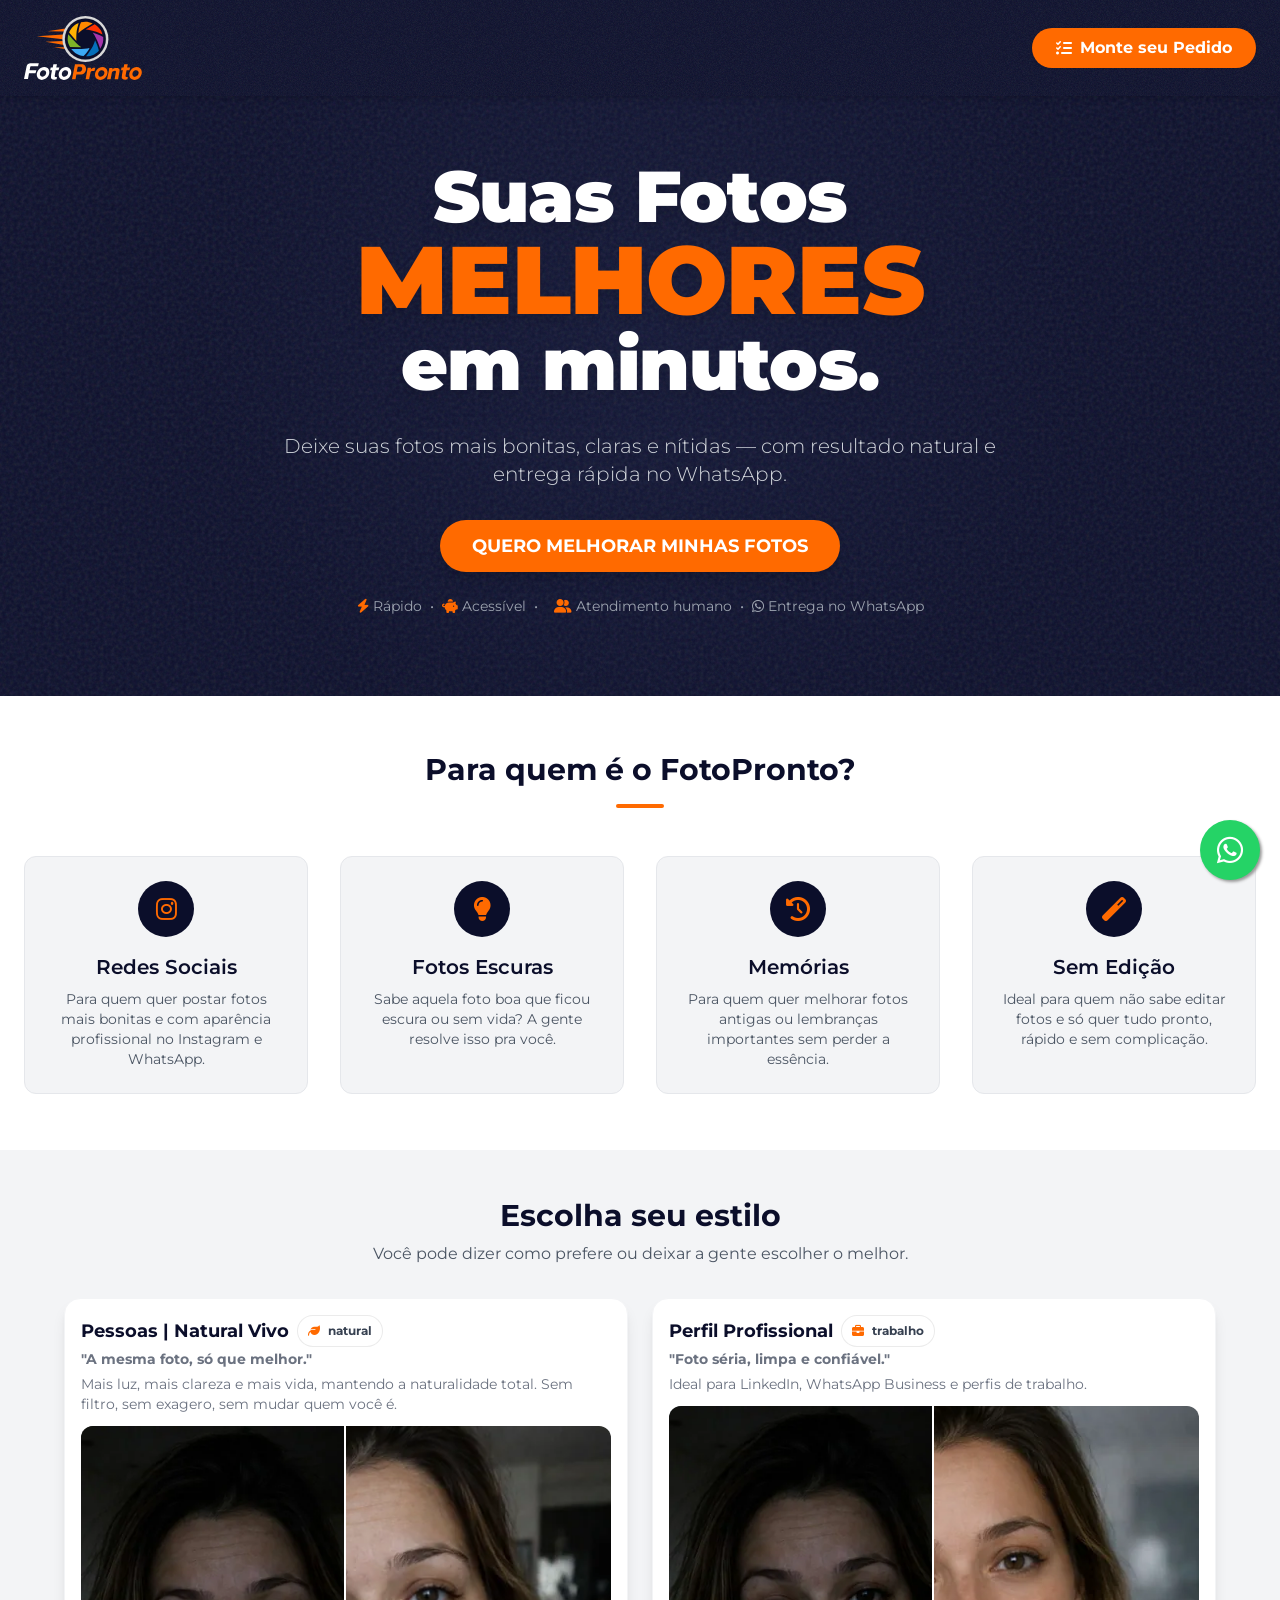
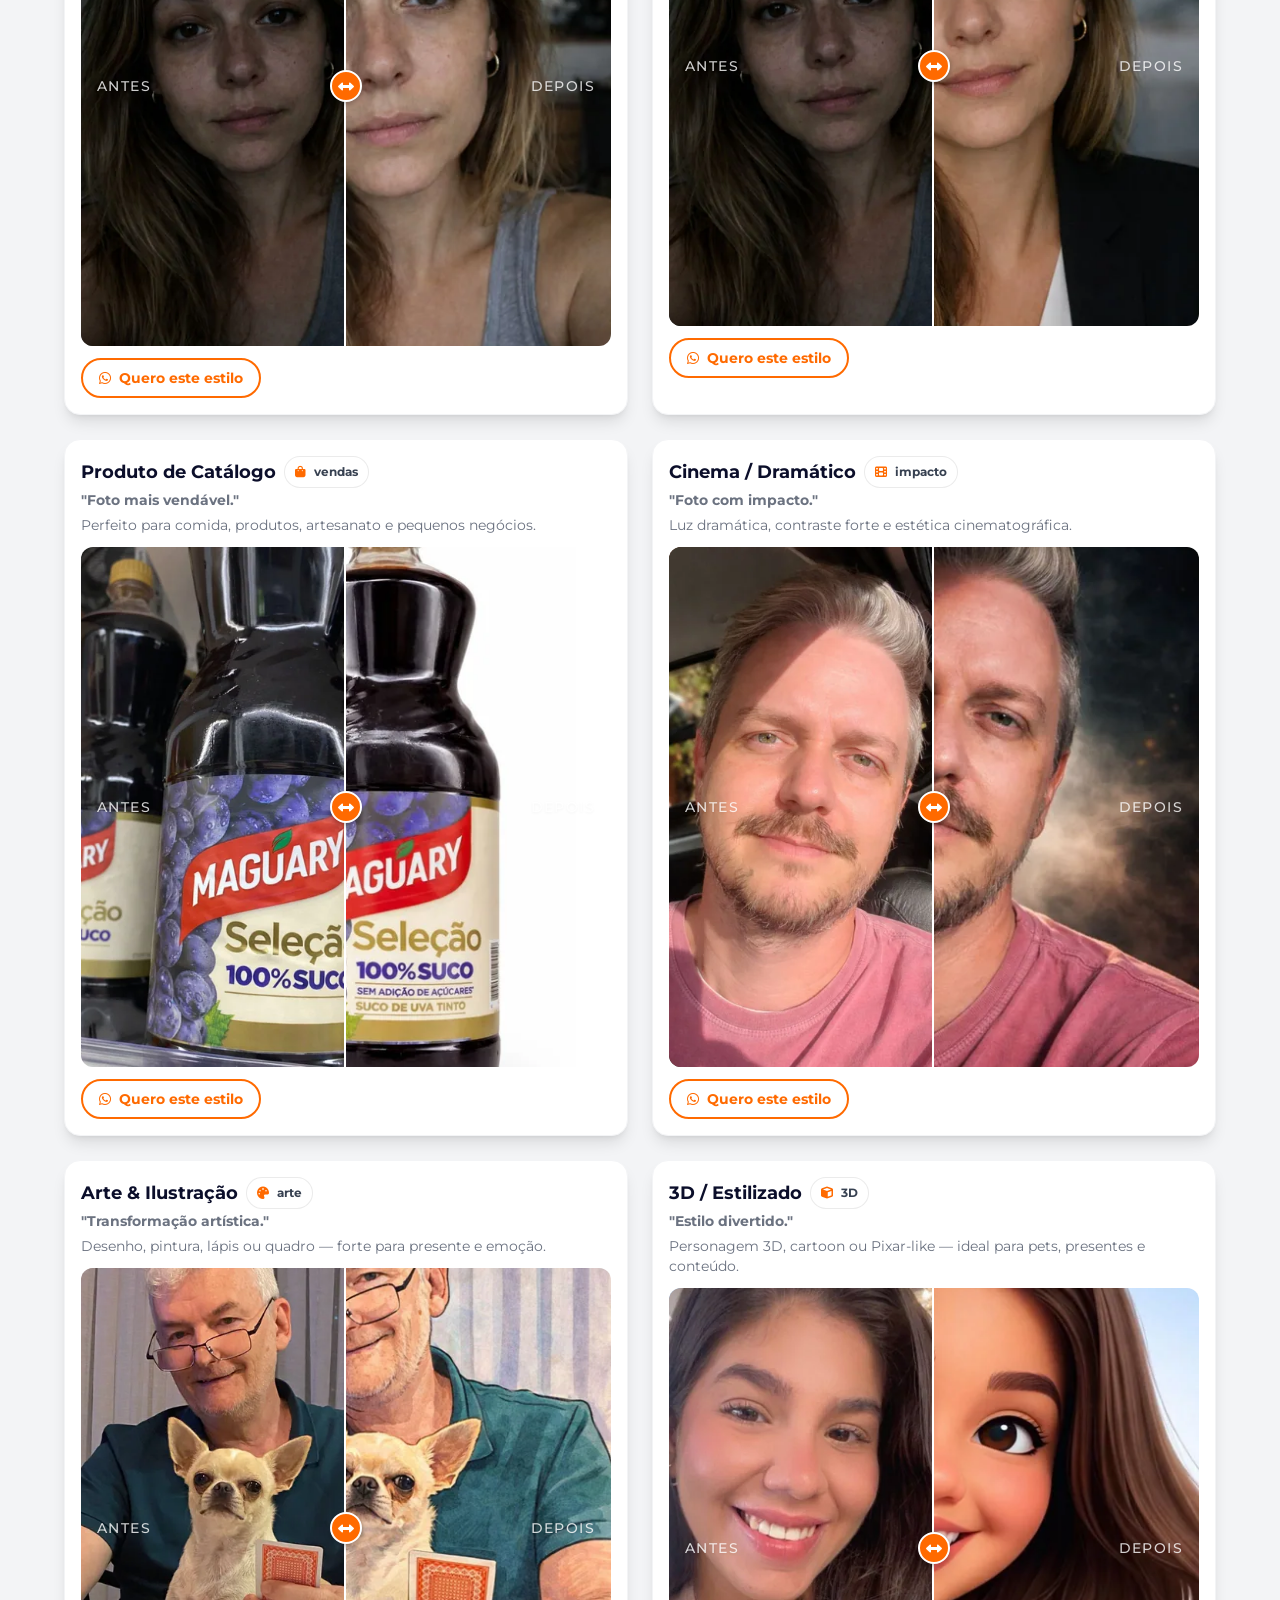
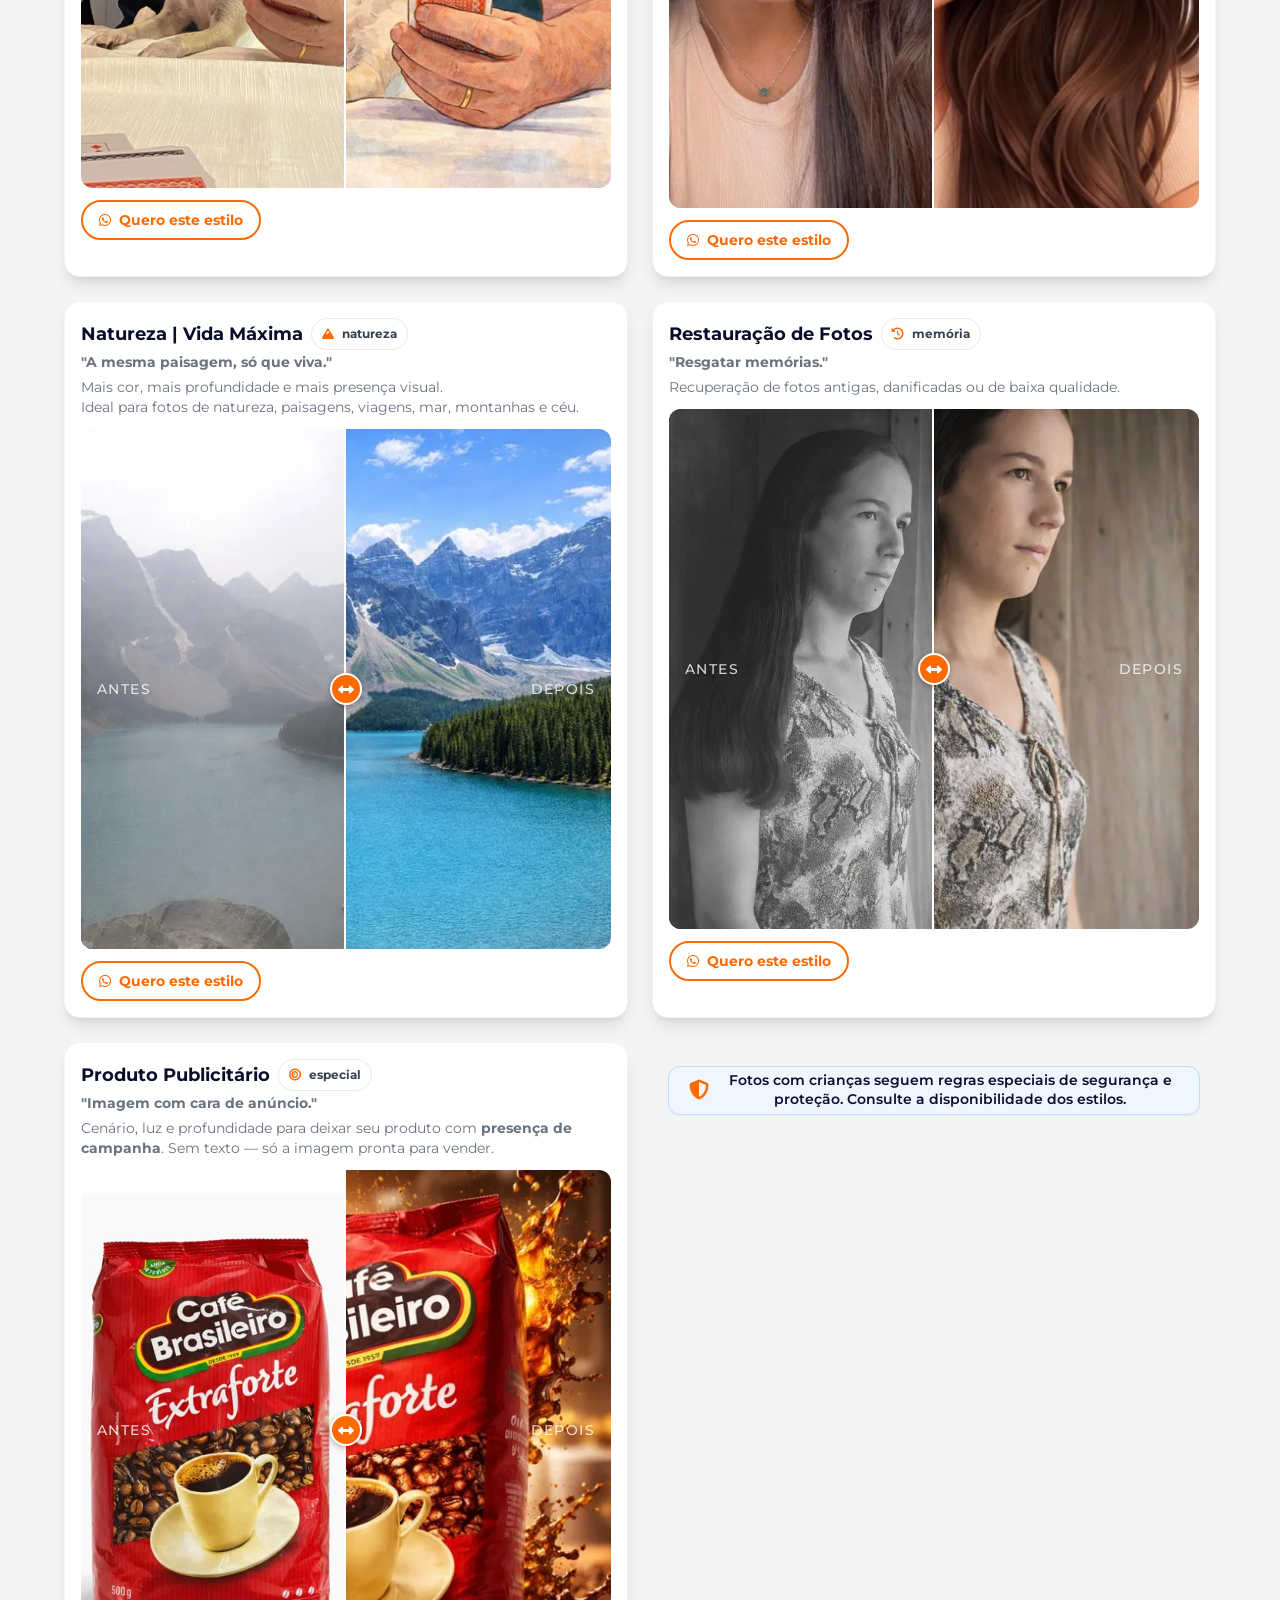
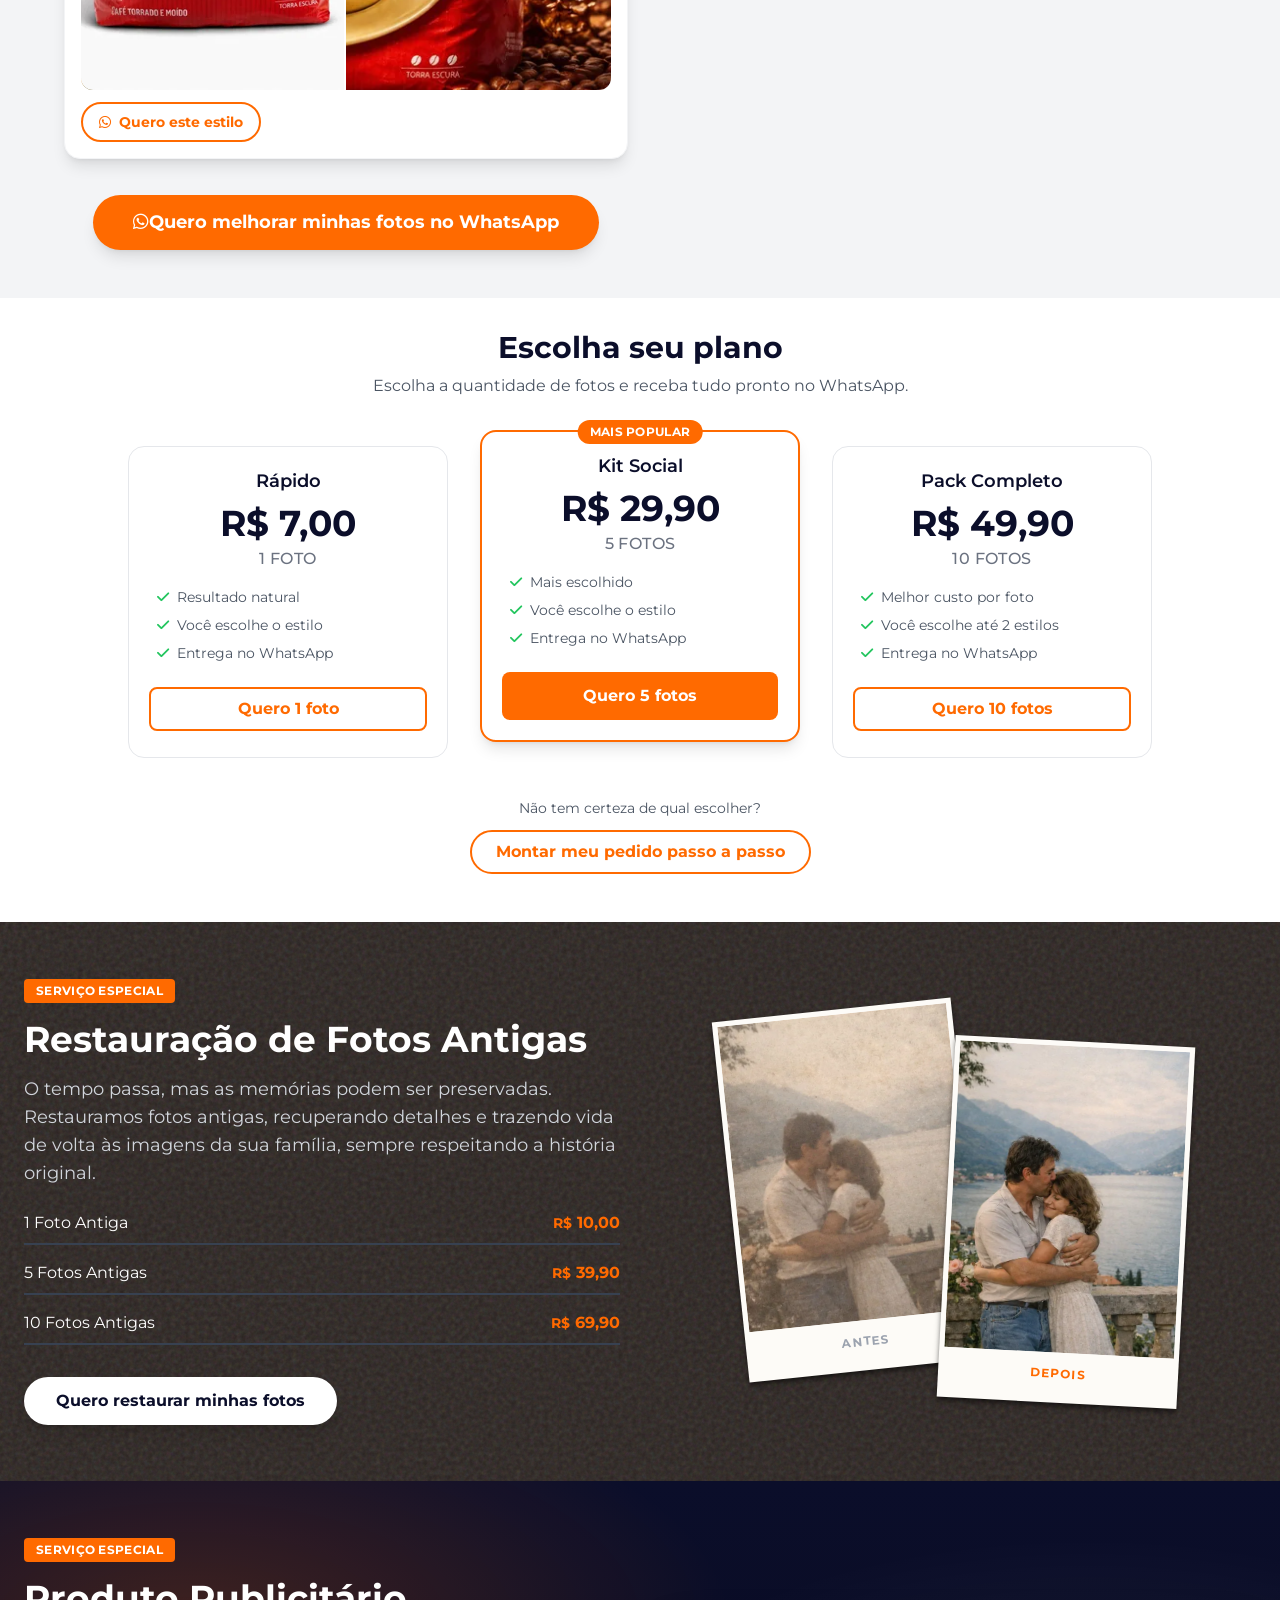
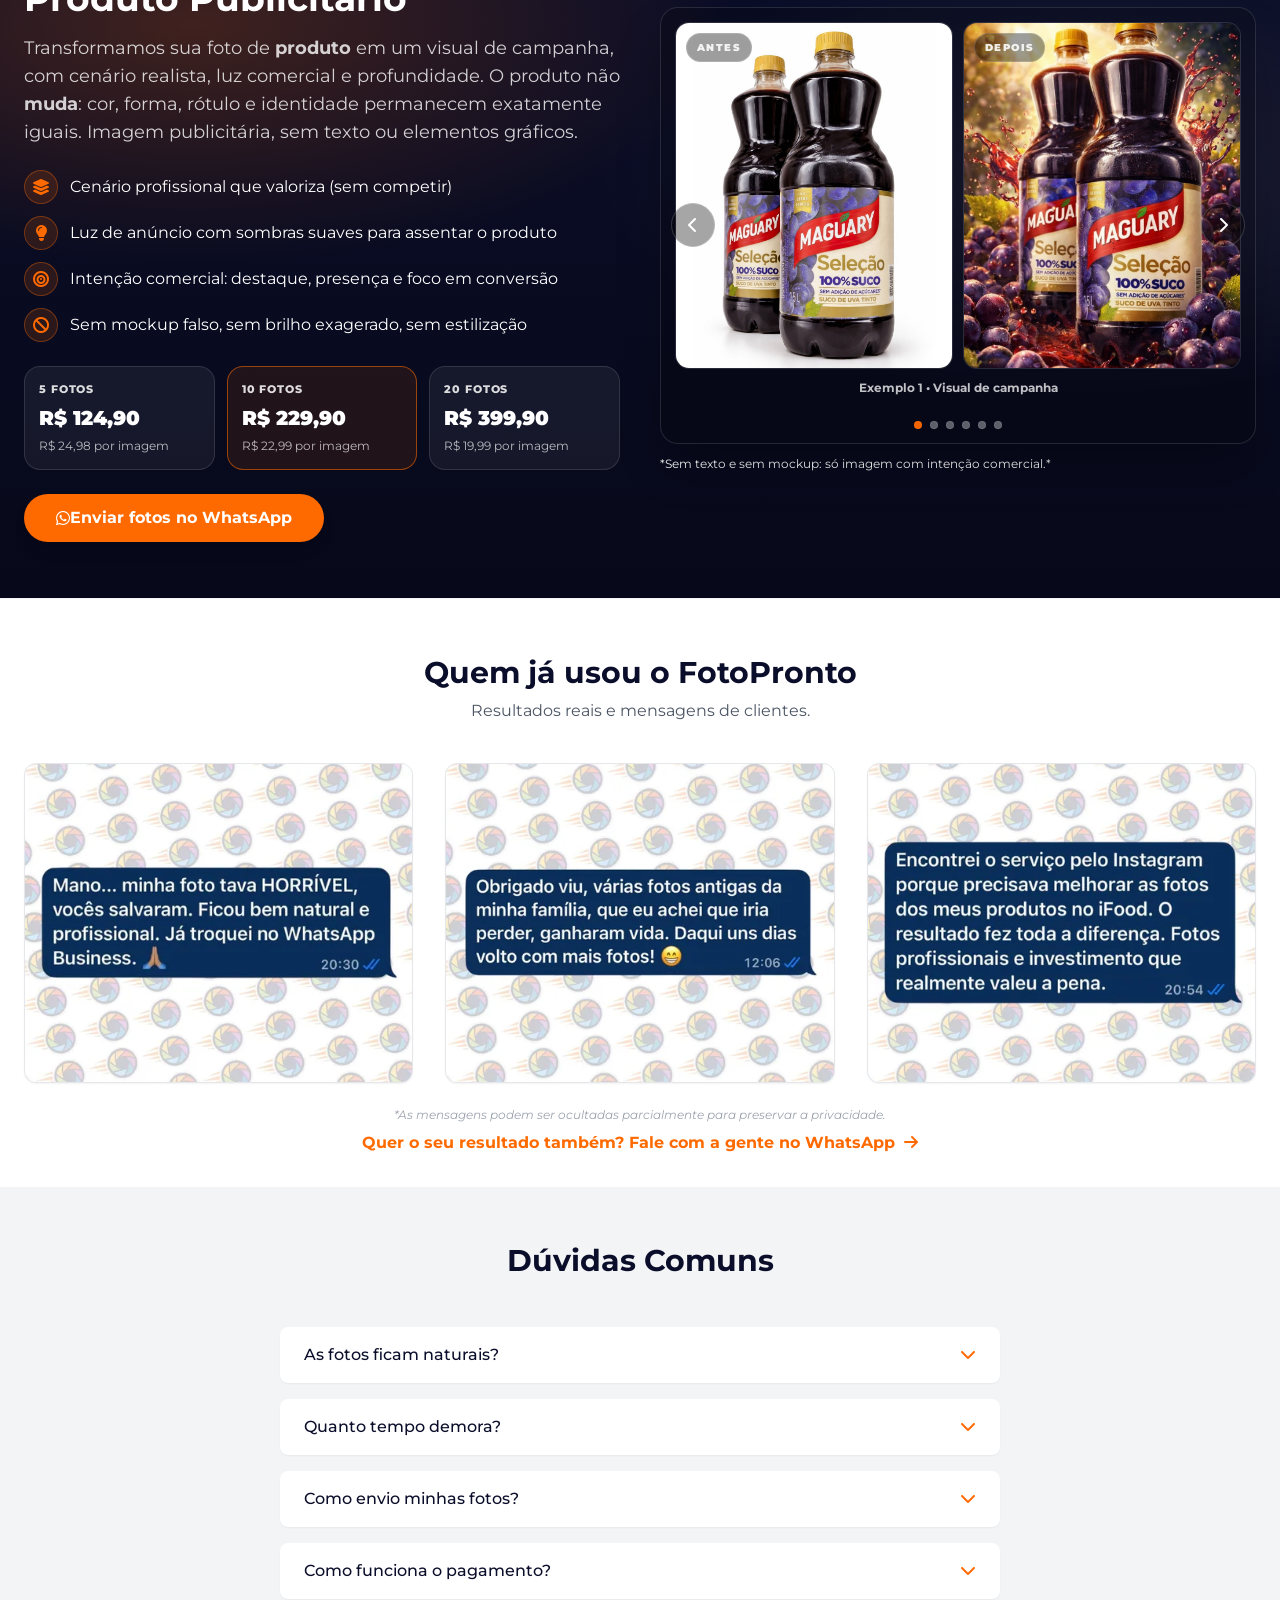
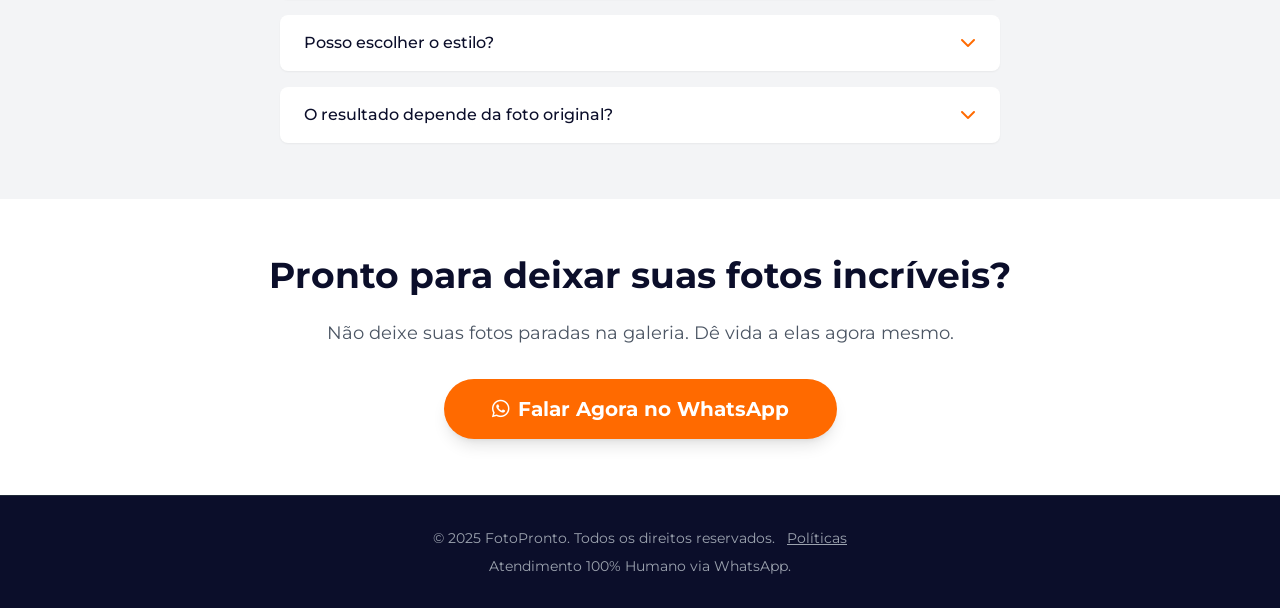
==== commit afa6c711: "Update index.html" ====
--- a/index.html
+++ b/index.html
@@ -1323,7 +1323,7 @@
           class="wa-link-btn bg-brand-orange hover:bg-brand-orangeHover text-white text-lg md:text-xl font-bold py-3 md:py-4 px-8 md:px-12 rounded-full shadow-lg transform transition hover:-translate-y-1 inline-flex items-center"
           data-message="Vamos começar! Quero melhorar minhas fotos."
         >
-          <i class="fab fa-whatsapp"></i> Falar
+          <i class="fab fa-whatsapp mr-2"></i> Falar
           Agora no WhatsApp
         </a>
       </div>
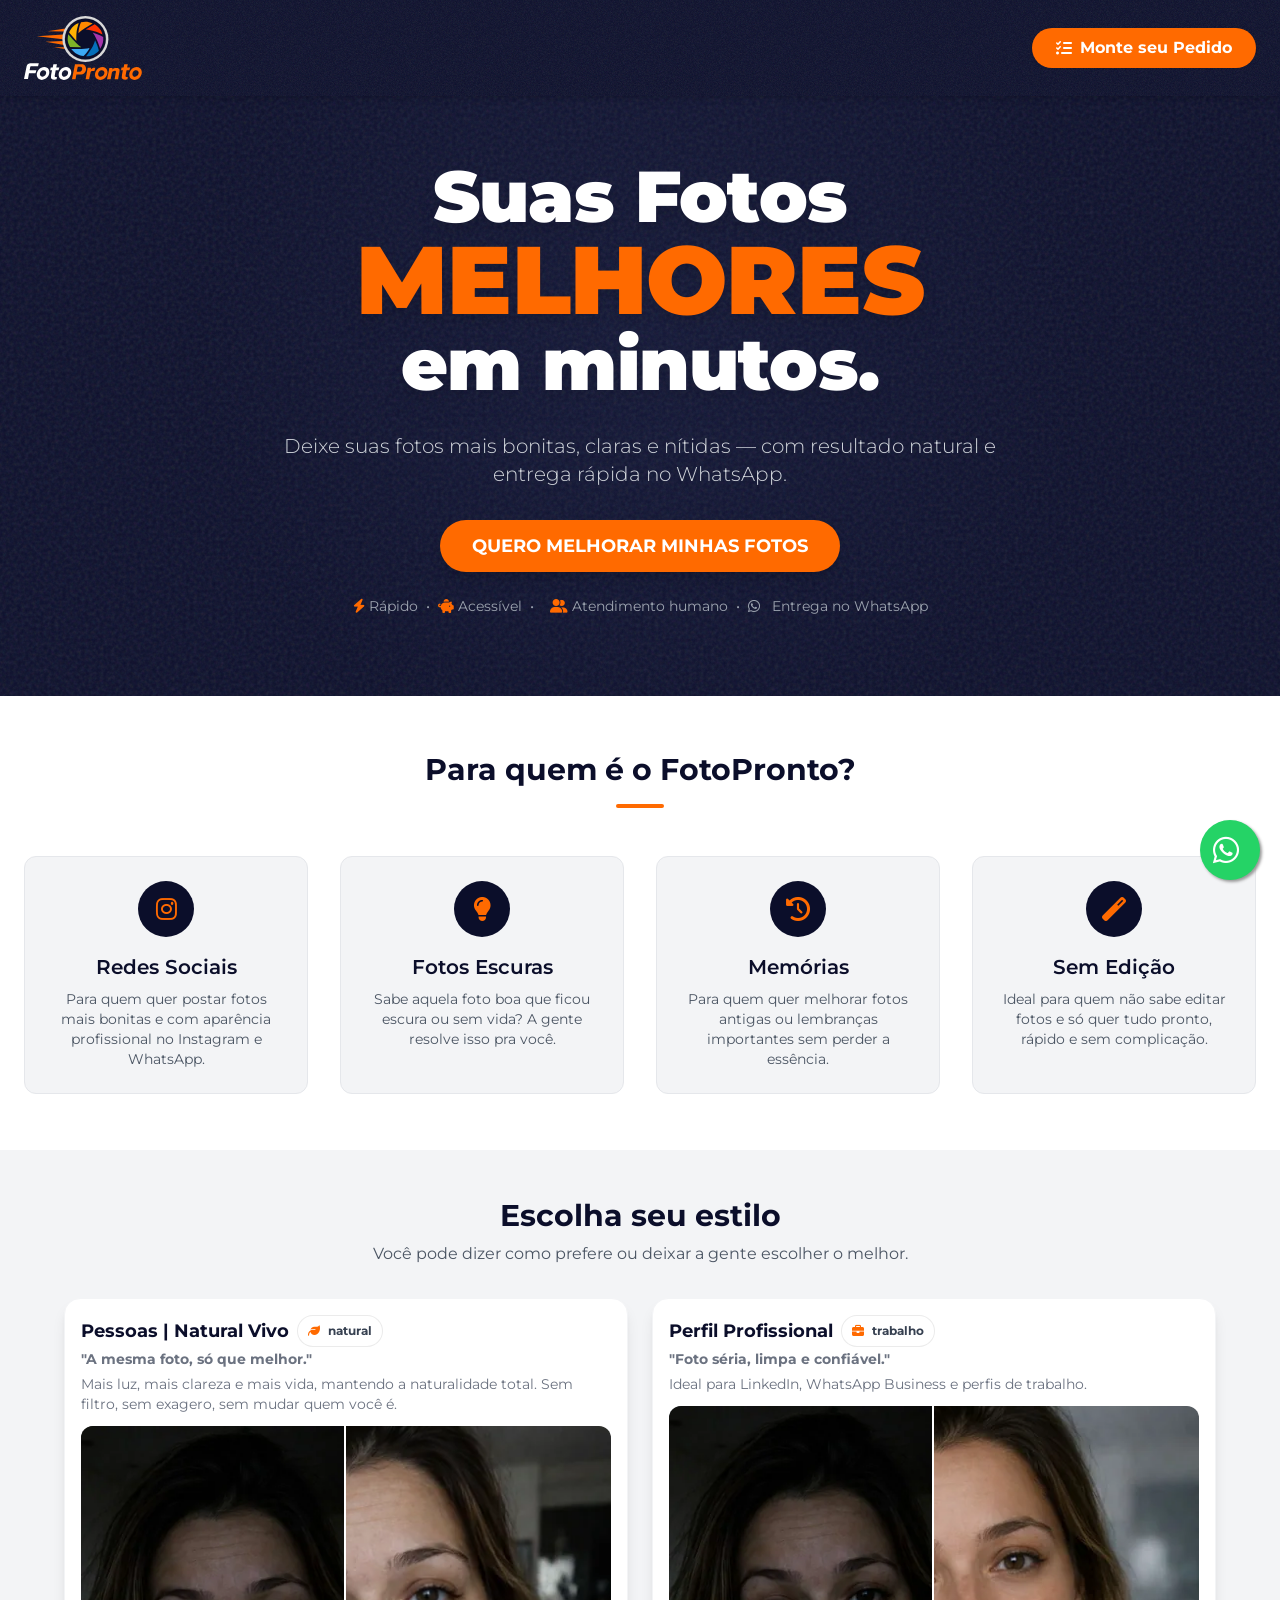
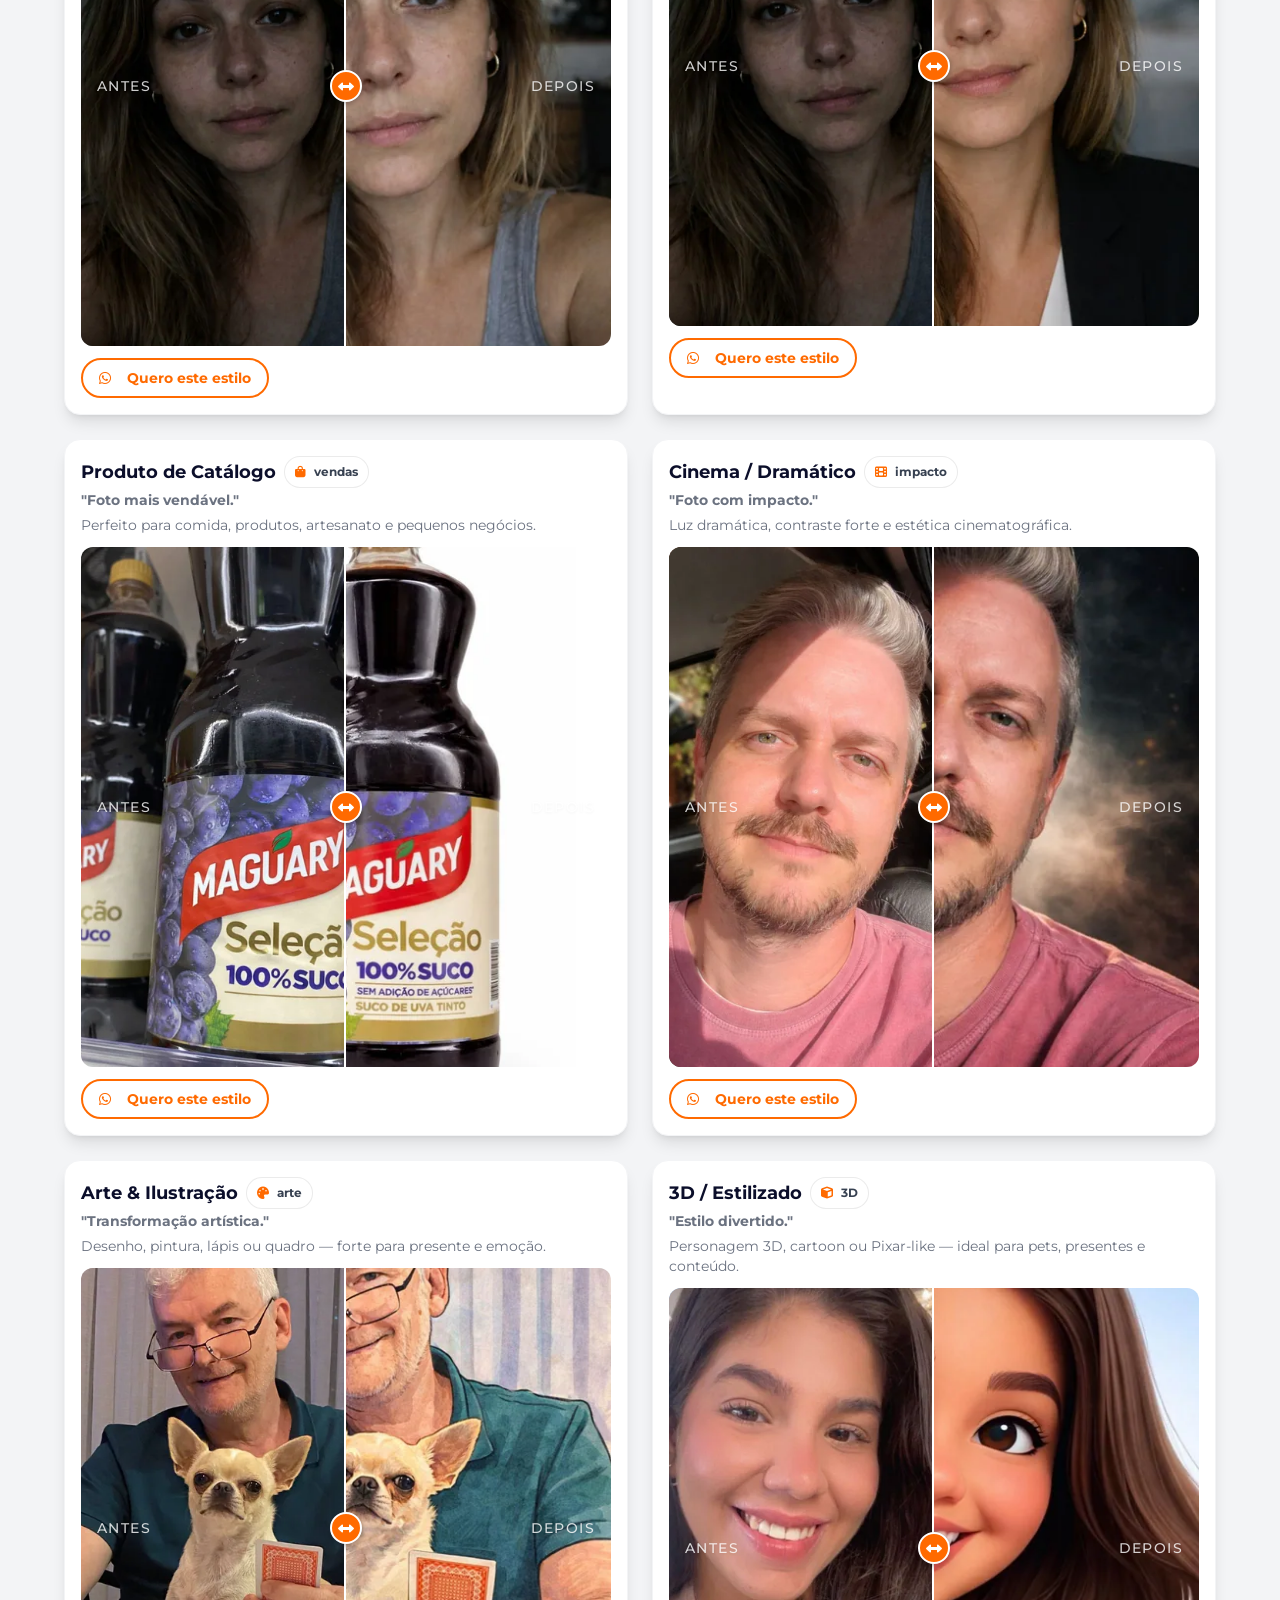
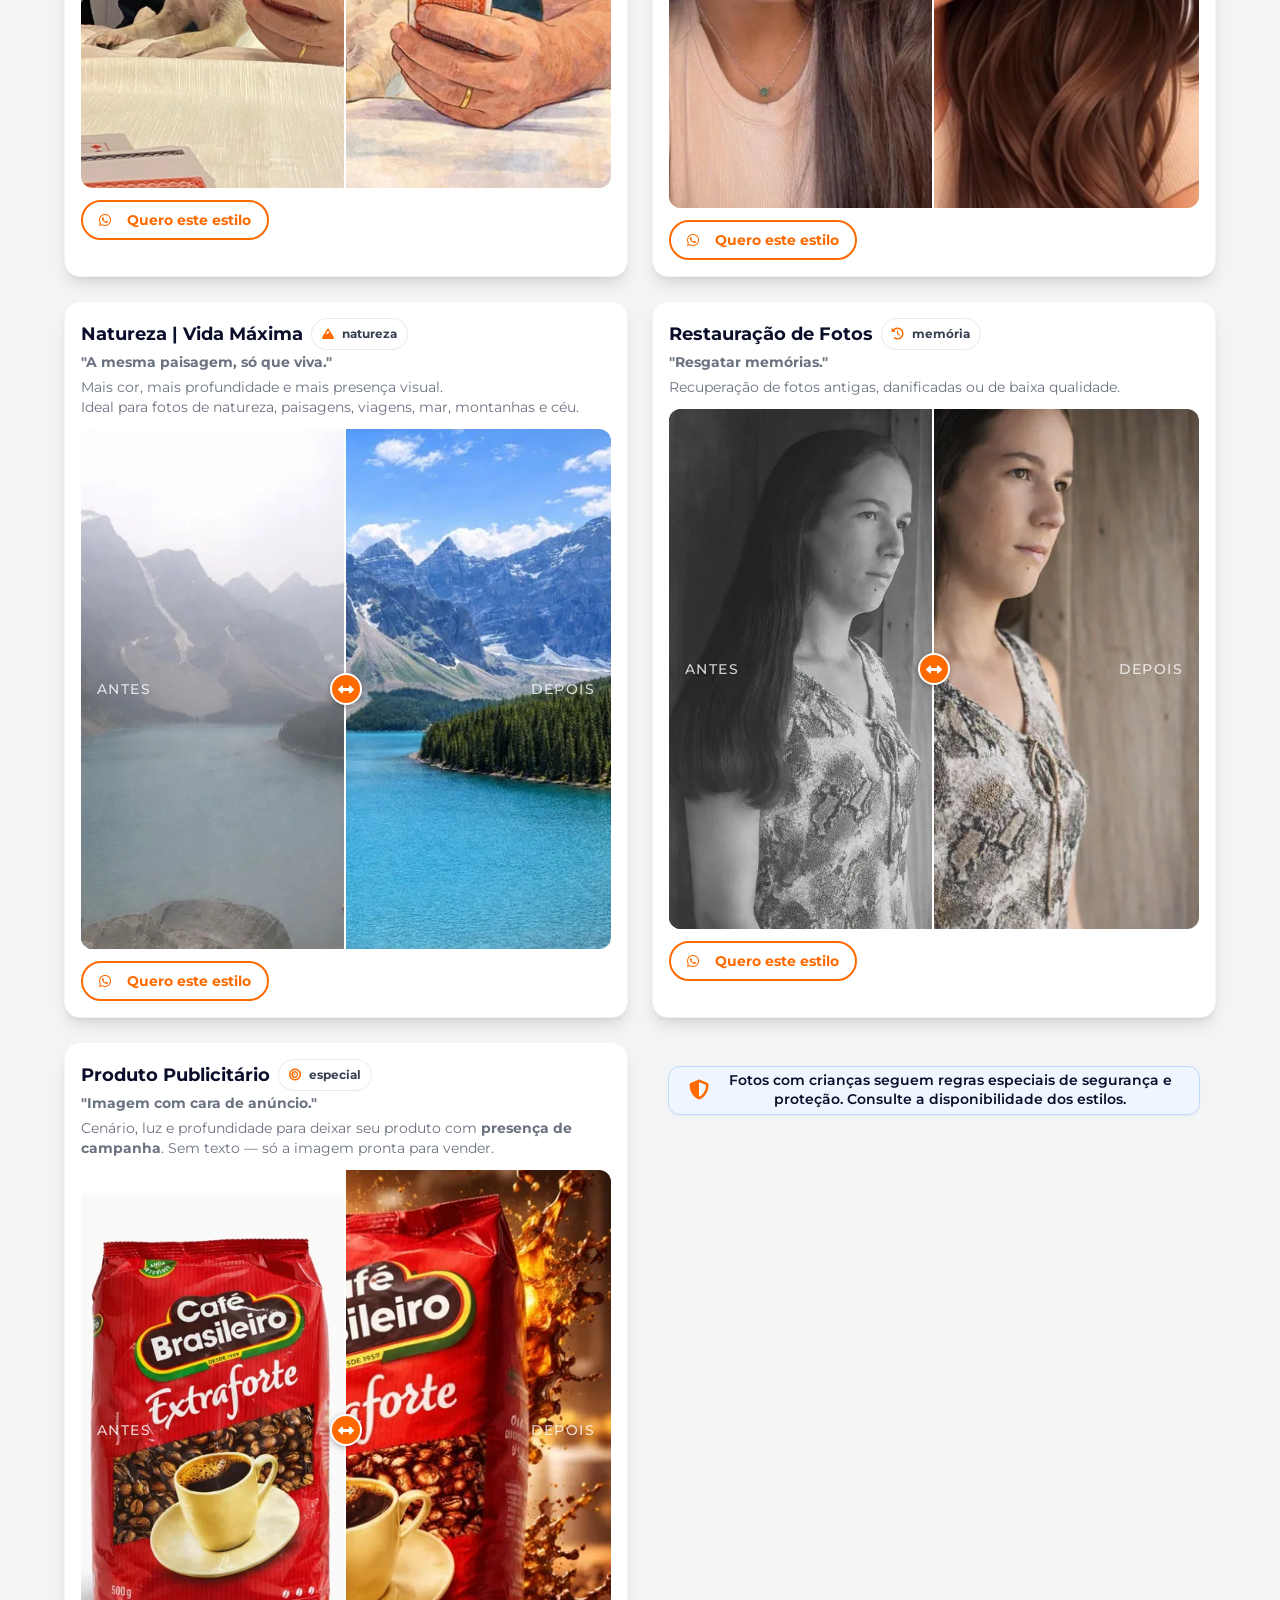
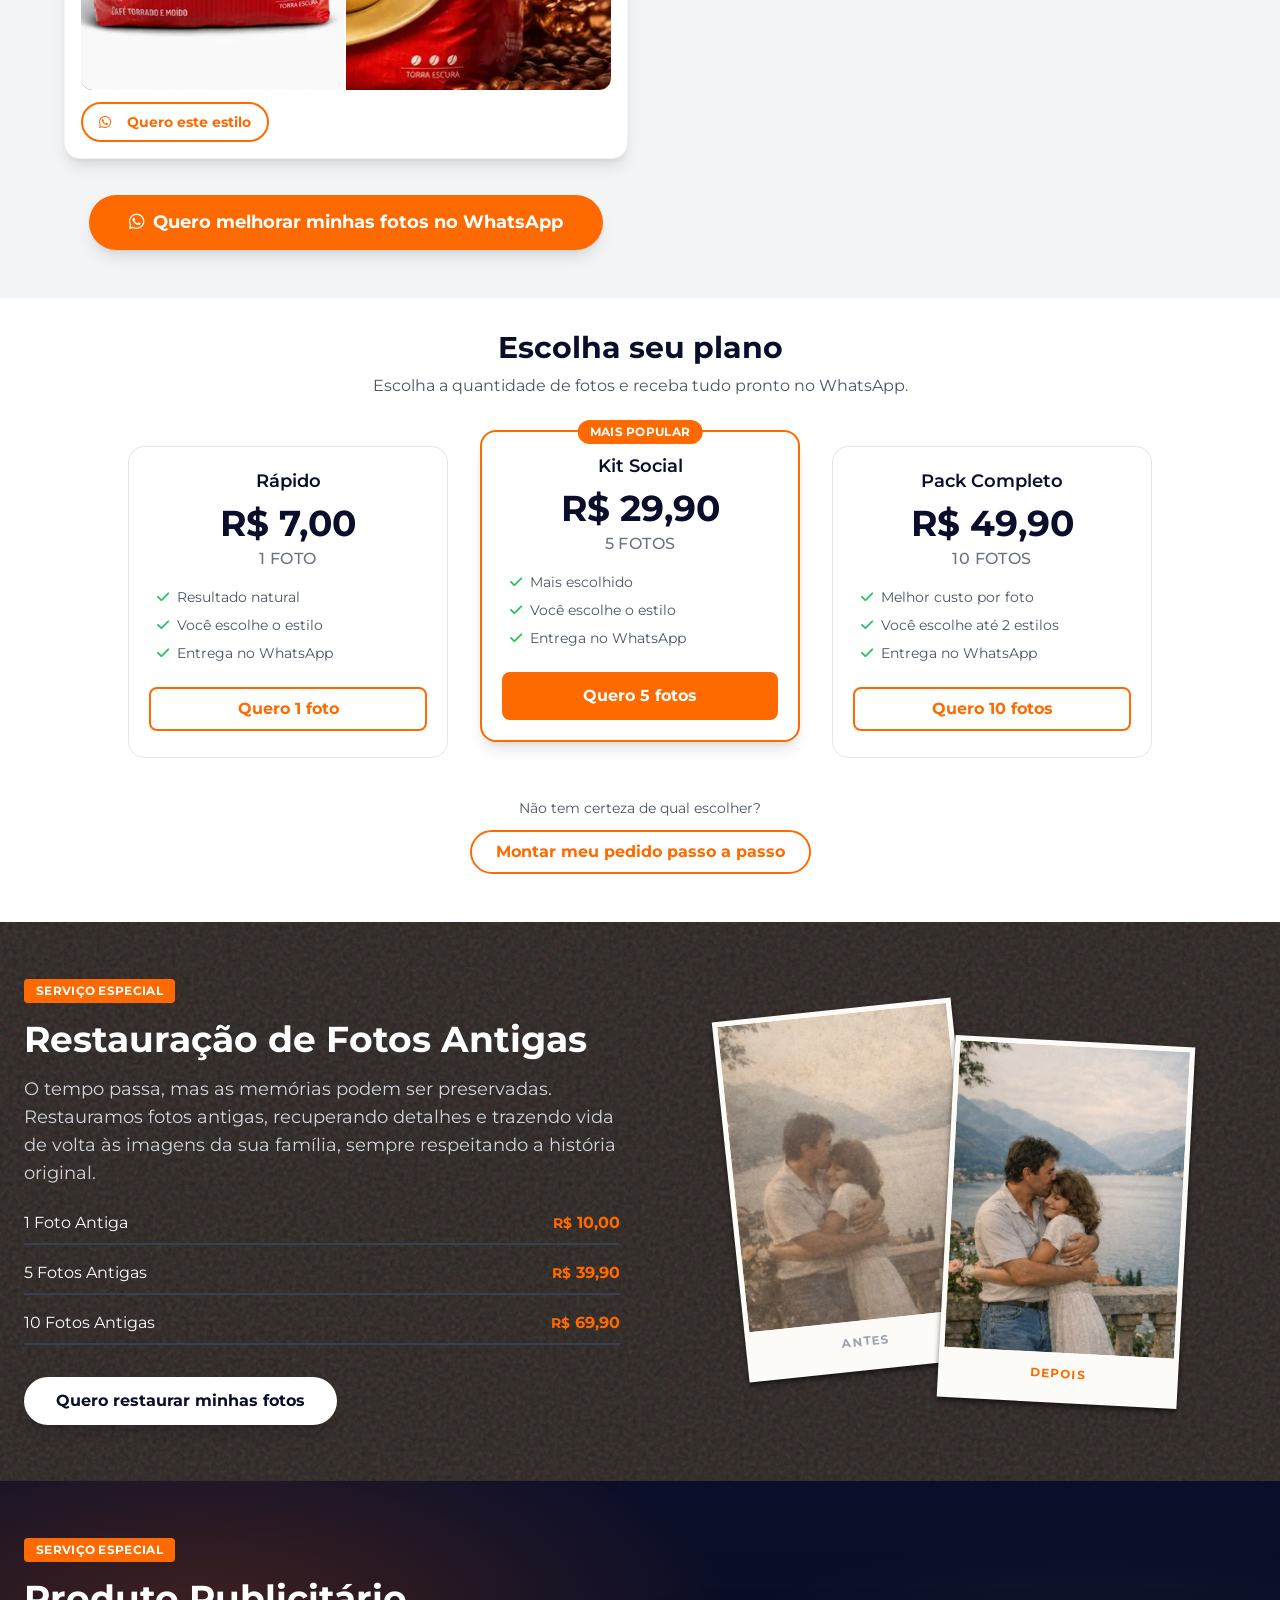
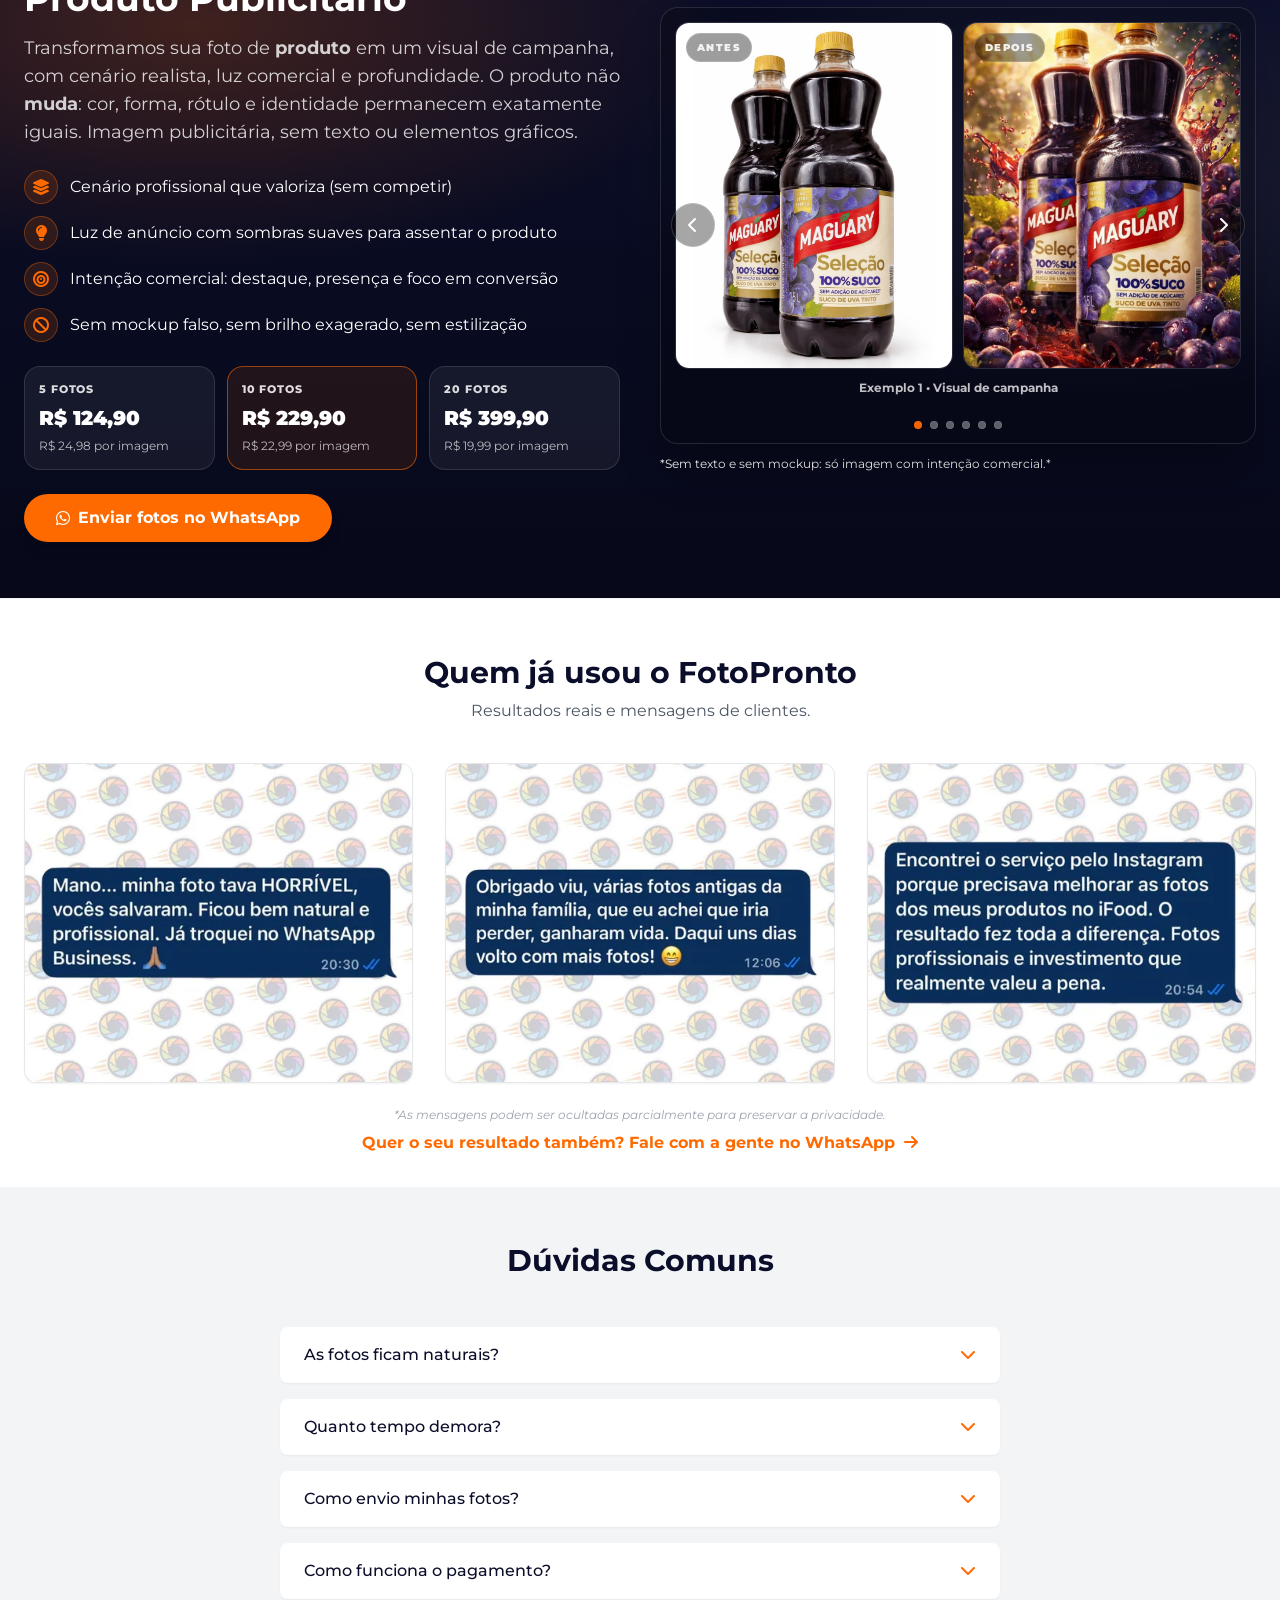
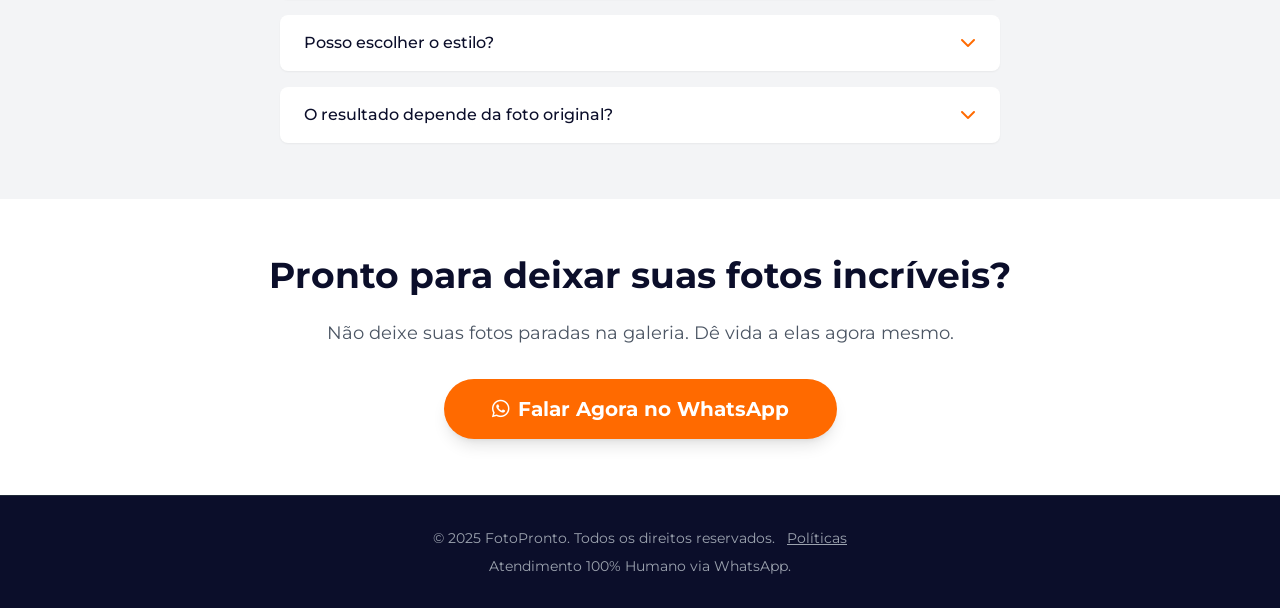
==== commit 2ffae1fa: "Update index.html" ====
--- a/index.html
+++ b/index.html
@@ -250,7 +250,7 @@
               >
               •
               <span
-                ><i class="fab fa-whatsapp"></i> Entrega no
+                ><i class="fab fa-whatsapp mr-2"></i> Entrega no
                 WhatsApp</span
               >
             </div>
@@ -395,7 +395,7 @@
       href="https://wa.me/5565992726478?text=Ol%C3%A1!%20Quero%20o%20estilo%20Natural%20Aprimorado."
       class="wa-link-btn inline-flex items-center gap-2 border-2 border-brand-orange bg-white hover:bg-orange-50 text-brand-orange font-bold px-4 py-2 rounded-full text-sm transition mt-3"
     >
-      <i class="fab fa-whatsapp"></i> Quero este estilo
+      <i class="fab fa-whatsapp mr-2"></i> Quero este estilo
     </a>
   </div>
 
@@ -432,7 +432,7 @@
       href="https://wa.me/5565992726478?text=Ol%C3%A1!%20Quero%20o%20estilo%20Perfil%20Profissional."
       class="wa-link-btn inline-flex items-center gap-2 border-2 border-brand-orange bg-white hover:bg-orange-50 text-brand-orange font-bold px-4 py-2 rounded-full text-sm transition mt-3"
     >
-      <i class="fab fa-whatsapp"></i> Quero este estilo
+      <i class="fab fa-whatsapp mr-2"></i> Quero este estilo
     </a>
   </div>
 
@@ -469,7 +469,7 @@
       href="https://wa.me/5565992726478?text=Ol%C3%A1!%20Quero%20o%20estilo%20Produto%20em%20Destaque."
       class="wa-link-btn inline-flex items-center gap-2 border-2 border-brand-orange bg-white hover:bg-orange-50 text-brand-orange font-bold px-4 py-2 rounded-full text-sm transition mt-3"
     >
-      <i class="fab fa-whatsapp"></i> Quero este estilo
+      <i class="fab fa-whatsapp mr-2"></i> Quero este estilo
     </a>
   </div>
 
@@ -506,7 +506,7 @@
       href="https://wa.me/5565992726478?text=Ol%C3%A1!%20Quero%20o%20estilo%20Cinema%20/%20Dram%C3%A1tico."
       class="wa-link-btn inline-flex items-center gap-2 border-2 border-brand-orange bg-white hover:bg-orange-50 text-brand-orange font-bold px-4 py-2 rounded-full text-sm transition mt-3"
     >
-      <i class="fab fa-whatsapp"></i> Quero este estilo
+      <i class="fab fa-whatsapp mr-2"></i> Quero este estilo
     </a>
   </div>
 
@@ -543,7 +543,7 @@
       href="https://wa.me/5565992726478?text=Ol%C3%A1!%20Quero%20o%20estilo%20Arte%20e%20Ilustra%C3%A7%C3%A3o."
       class="wa-link-btn inline-flex items-center gap-2 border-2 border-brand-orange bg-white hover:bg-orange-50 text-brand-orange font-bold px-4 py-2 rounded-full text-sm transition mt-3"
     >
-      <i class="fab fa-whatsapp"></i> Quero este estilo
+      <i class="fab fa-whatsapp mr-2"></i> Quero este estilo
     </a>
   </div>
 
@@ -580,7 +580,7 @@
       href="https://wa.me/5565992726478?text=Ol%C3%A1!%20Quero%20o%20estilo%203D%20Estilizado."
       class="wa-link-btn inline-flex items-center gap-2 border-2 border-brand-orange bg-white hover:bg-orange-50 text-brand-orange font-bold px-4 py-2 rounded-full text-sm transition mt-3"
     >
-      <i class="fab fa-whatsapp"></i> Quero este estilo
+      <i class="fab fa-whatsapp mr-2"></i> Quero este estilo
     </a>
   </div>
 
@@ -617,7 +617,7 @@
       href="https://wa.me/5565992726478?text=Ol%C3%A1!%20Quero%20o%20estilo%20Natureza%20Vida%20M%C3%A1xima."
       class="wa-link-btn inline-flex items-center gap-2 border-2 border-brand-orange bg-white hover:bg-orange-50 text-brand-orange font-bold px-4 py-2 rounded-full text-sm transition mt-3"
     >
-      <i class="fab fa-whatsapp"></i> Quero este estilo
+      <i class="fab fa-whatsapp mr-2"></i> Quero este estilo
     </a>
   </div>
 
@@ -656,7 +656,7 @@
     href="https://wa.me/5565992726478?text=Ol%C3%A1!%20Quero%20restaurar%20uma%20foto%20antiga."
     class="wa-link-btn inline-flex items-center gap-2 border-2 border-brand-orange bg-white hover:bg-orange-50 text-brand-orange font-bold px-4 py-2 rounded-full text-sm transition mt-3"
   >
-    <i class="fab fa-whatsapp"></i> Quero este estilo
+    <i class="fab fa-whatsapp mr-2"></i> Quero este estilo
   </a>
 </div>
 
@@ -693,7 +693,7 @@
       href="https://wa.me/5565992726478?text=Ol%C3%A1!%20Quero%20o%20Produto%20Publicit%C3%A1rio%20(imagens%20de%20campanha)%20para%20meu%20produto."
       class="wa-link-btn inline-flex items-center gap-2 border-2 border-brand-orange bg-white hover:bg-orange-50 text-brand-orange font-bold px-4 py-2 rounded-full text-sm transition mt-3"
     >
-      <i class="fab fa-whatsapp"></i> Quero este estilo
+      <i class="fab fa-whatsapp mr-2"></i> Quero este estilo
     </a>
   </div>
 
@@ -716,7 +716,7 @@
             href="https://wa.me/5565992726478?text=Ol%C3%A1!%20Quero%20melhorar%20minhas%20fotos."
             class="wa-link-btn inline-flex items-center justify-center bg-brand-orange hover:bg-brand-orangeHover text-white text-lg font-bold py-4 px-10 rounded-full shadow-lg transform transition hover:-translate-y-1 hover:shadow-xl w-10/12 md:w-auto text-center leading-tight"
           >
-            <i class="fab fa-whatsapp"></i>
+            <i class="fab fa-whatsapp mr-2"></i>
             Quero melhorar minhas fotos no WhatsApp
           </a>
         </div>
@@ -1027,7 +1027,7 @@
                 href="https://wa.me/5565992726478?text=Ol%C3%A1!%20Quero%20fazer%20Produto%20Publicit%C3%A1rio%20(imagens%20de%20campanha)%20para%20meu%20produto.%20Quero%20ver%20os%20planos%205%2F10%2F20."
                 class="wa-link-btn inline-flex items-center justify-center bg-brand-orange hover:bg-brand-orangeHover text-white text-base font-bold py-3 px-8 rounded-full shadow-lg transform transition hover:-translate-y-1 hover:shadow-xl w-full md:w-auto"
               >
-                <i class="fab fa-whatsapp"></i>
+                <i class="fab fa-whatsapp mr-2"></i>
                 Enviar fotos no WhatsApp
               </a>
             </div>
@@ -1357,7 +1357,7 @@
       aria-label="Abrir conversa no WhatsApp"
       data-message="Olá! Vim pelo site e quero melhorar minhas fotos."
     >
-      <i class="fab fa-whatsapp"></i>
+      <i class="fab fa-whatsapp mr-2"></i>
     </a>
 
     <!-- MODAL DE POLITICAS -->
@@ -1758,7 +1758,7 @@
               href="#"
               class="bg-gray-300 text-white font-bold py-3 px-6 rounded-lg mt-6 inline-flex items-center justify-center w-full pointer-events-none opacity-70"
             >
-              <i class="fab fa-whatsapp"></i> Enviar Pedido pelo
+              <i class="fab fa-whatsapp mr-2"></i> Enviar Pedido pelo
               WhatsApp
             </a>
 
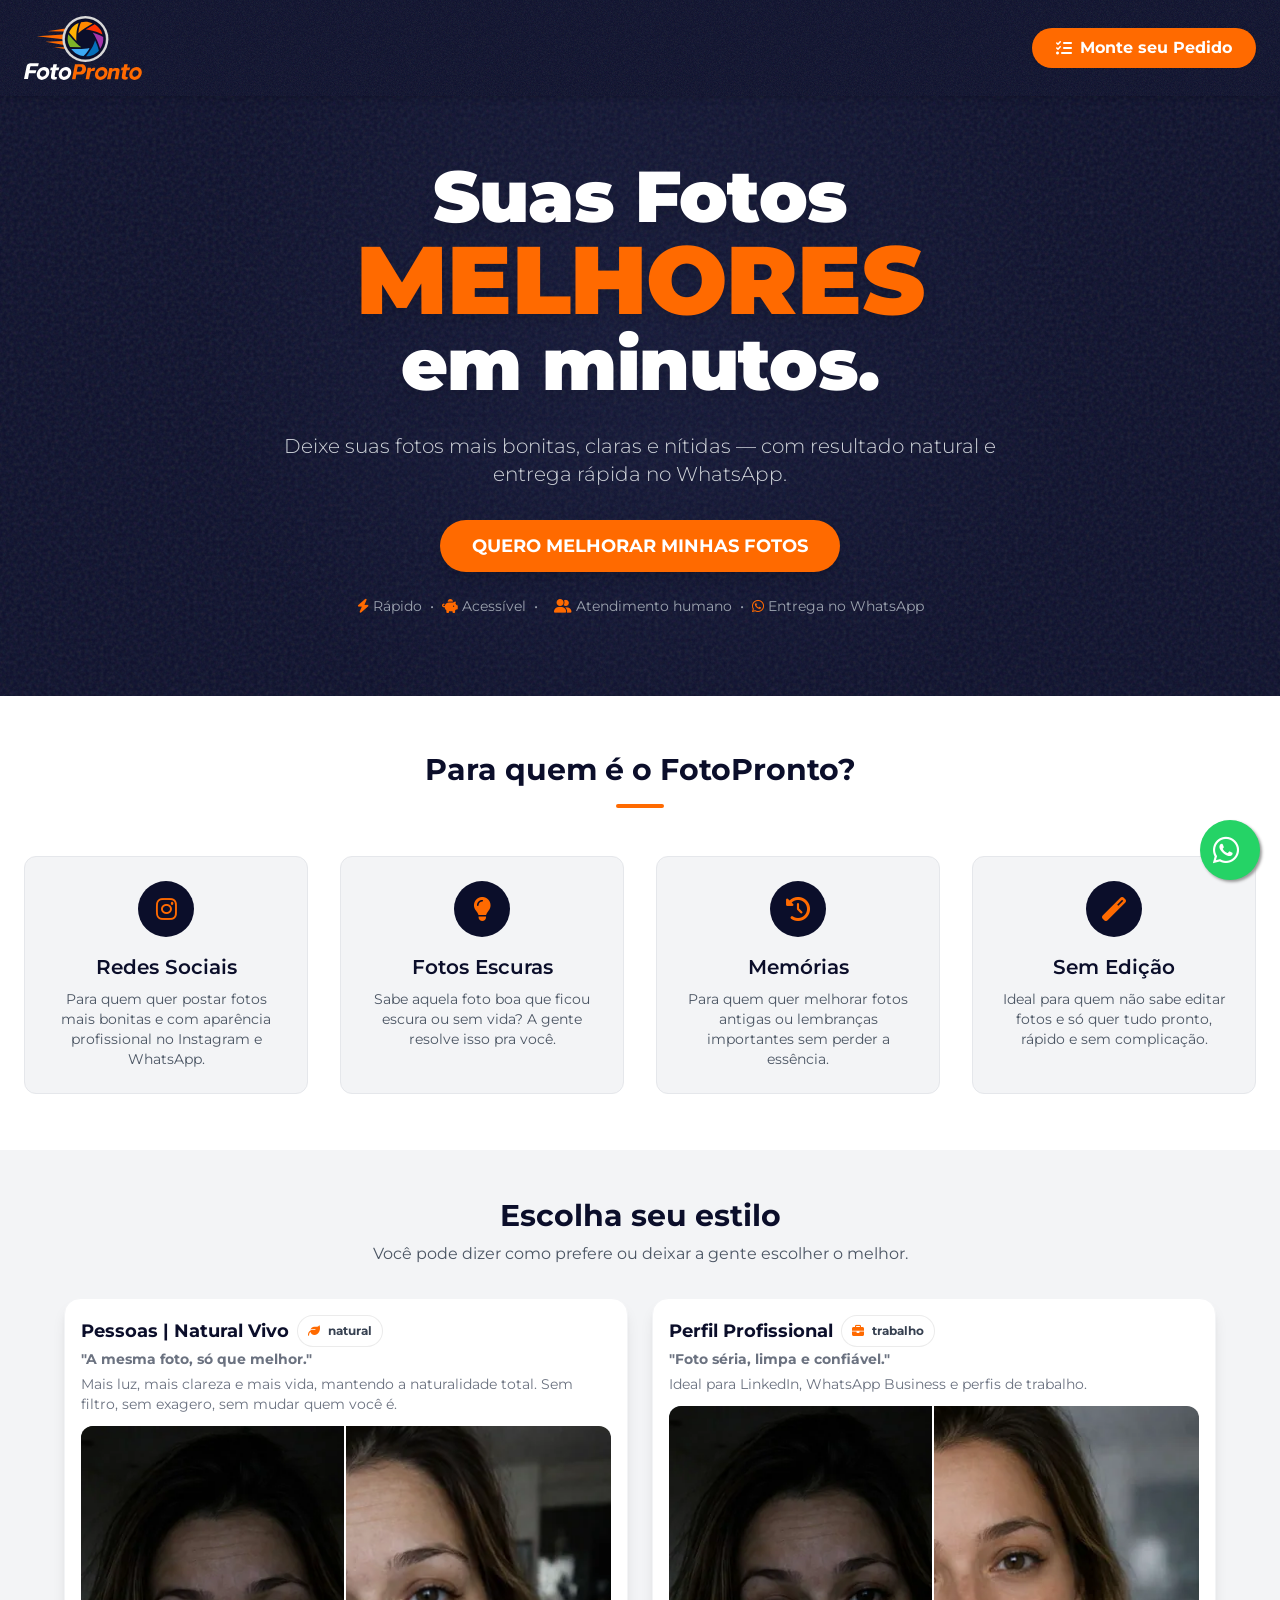
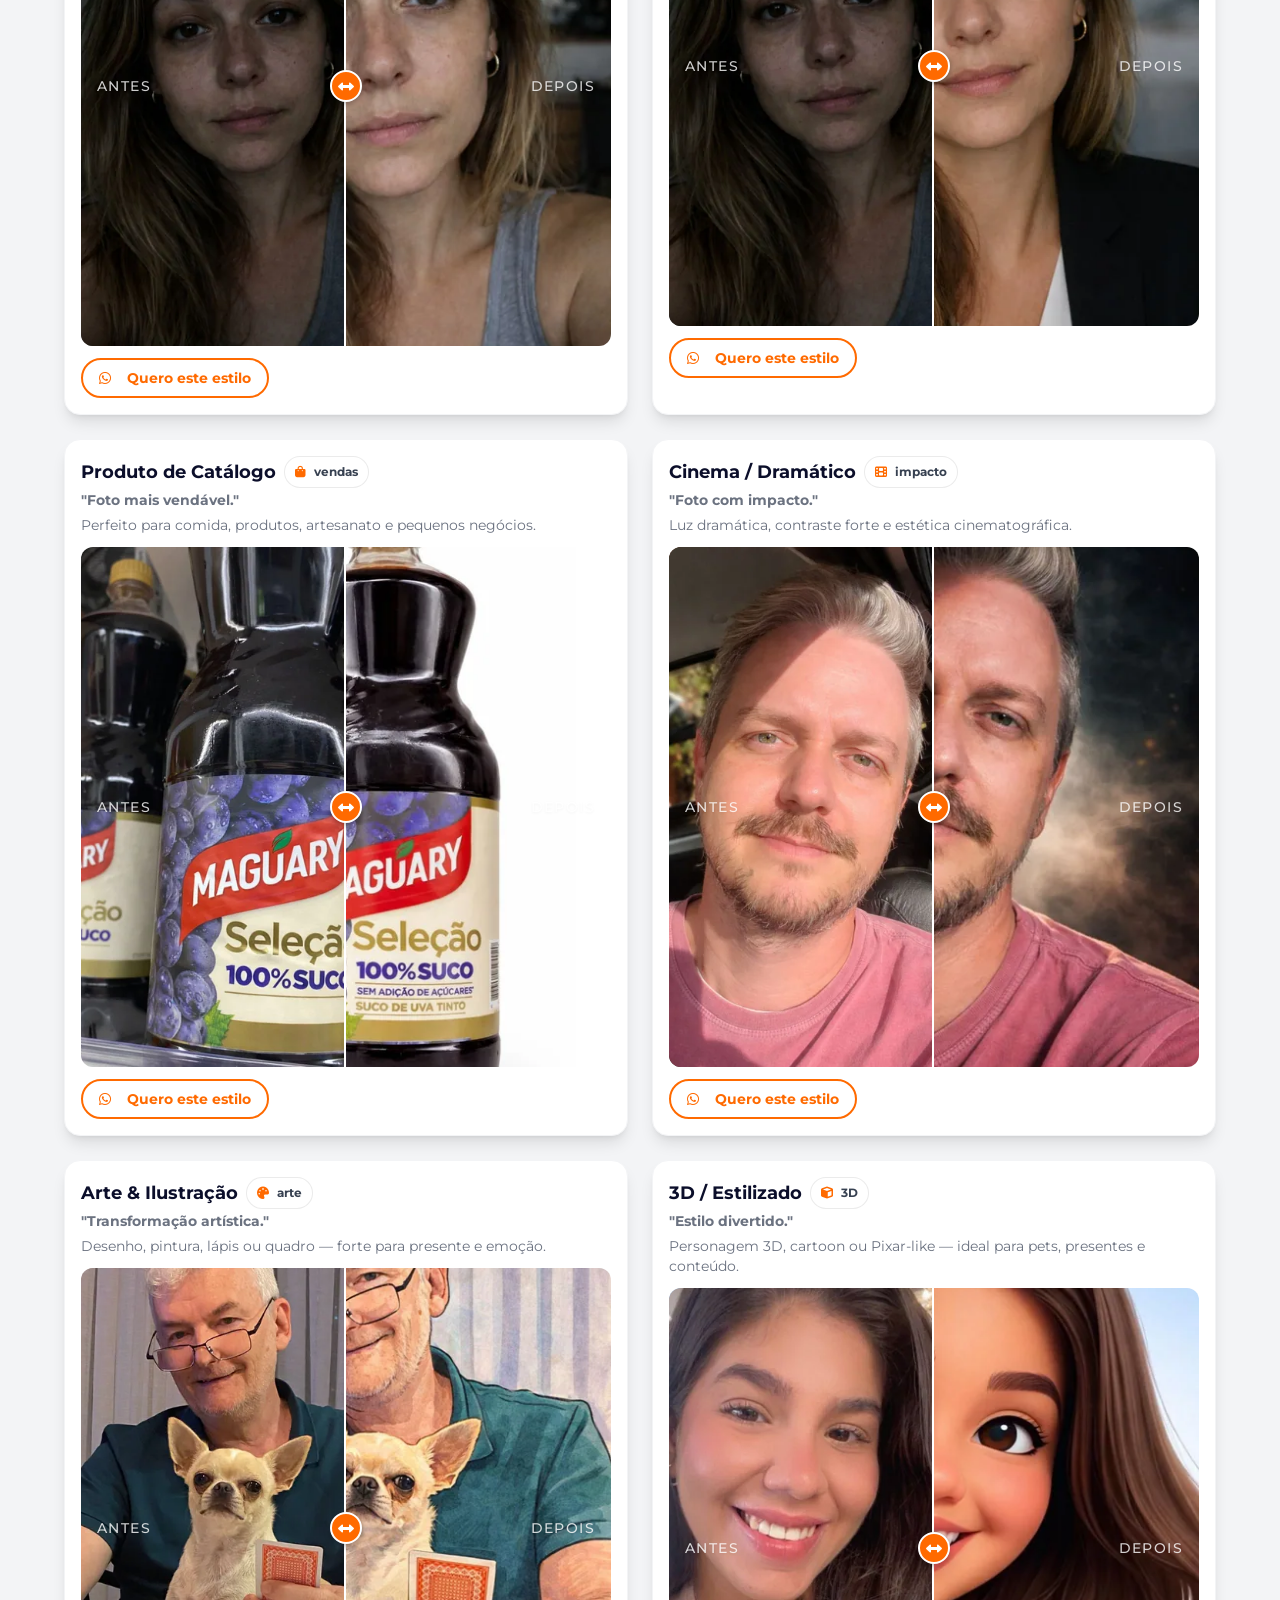
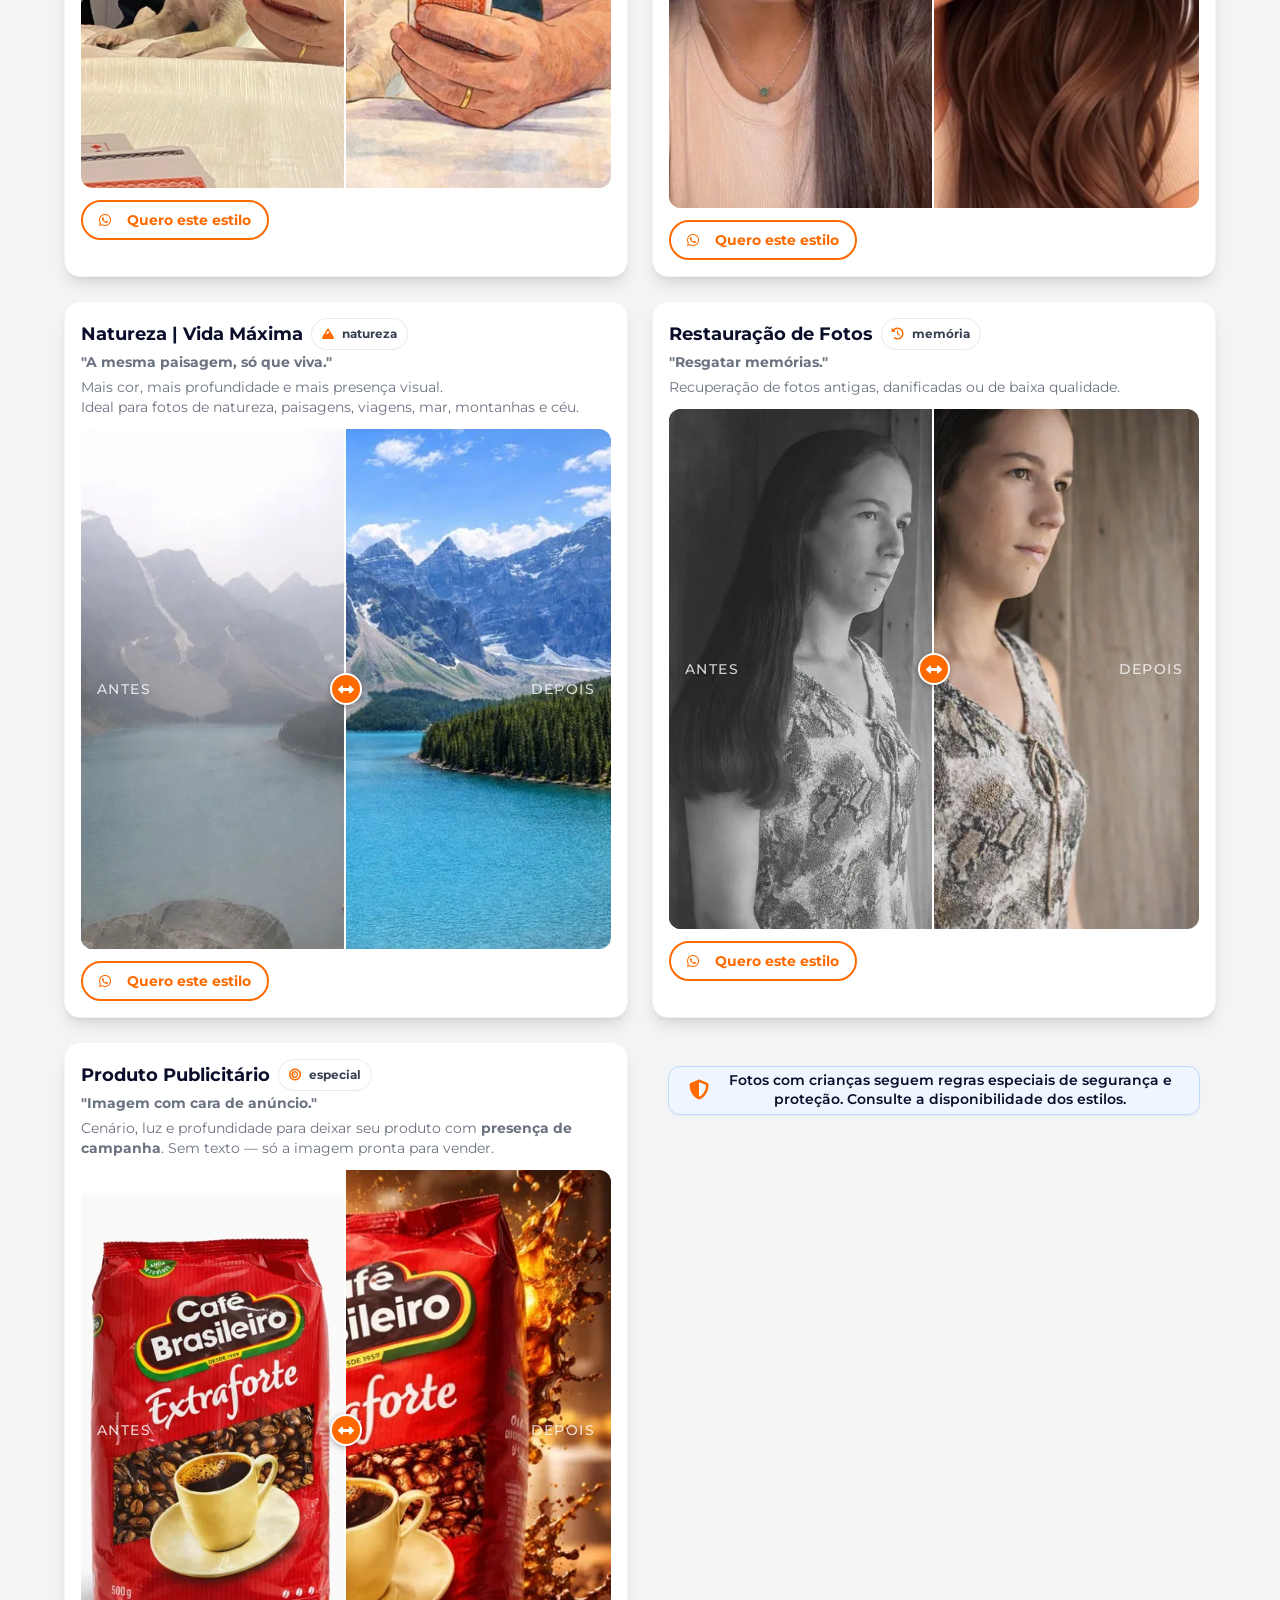
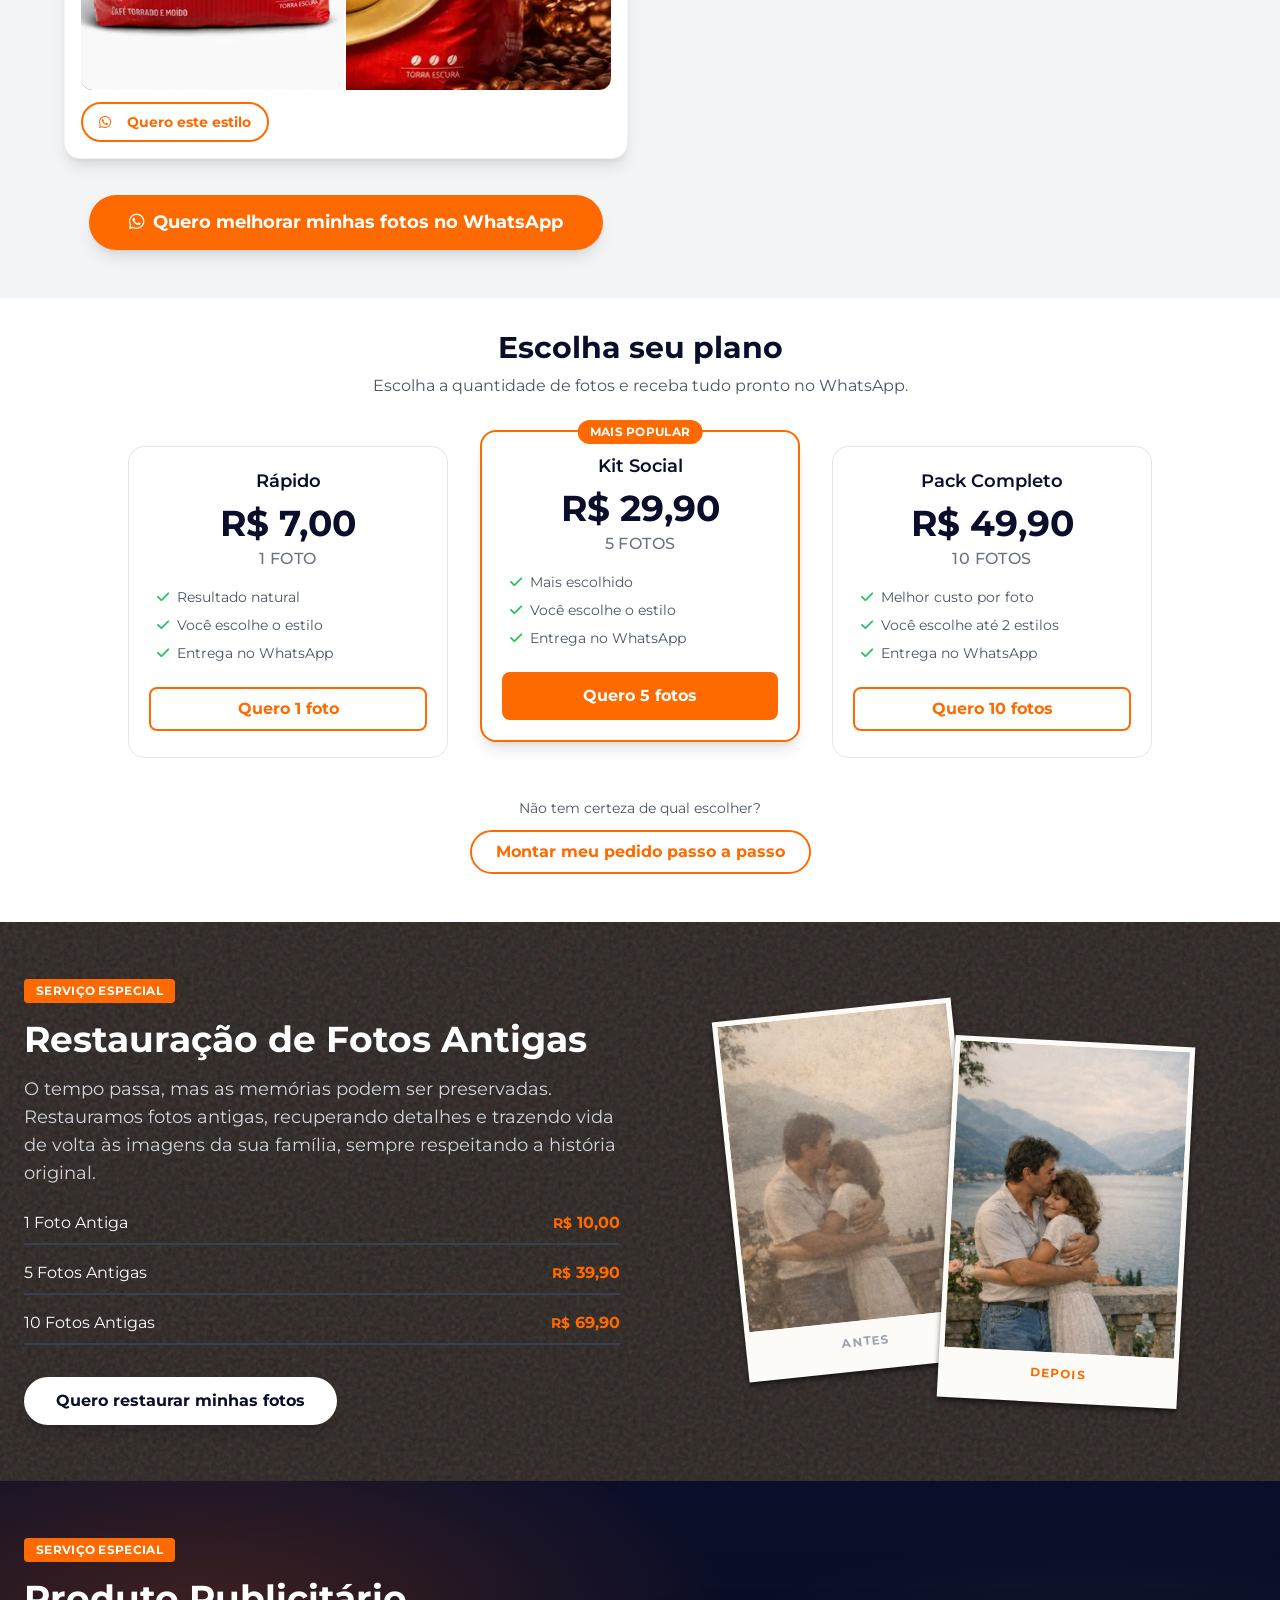
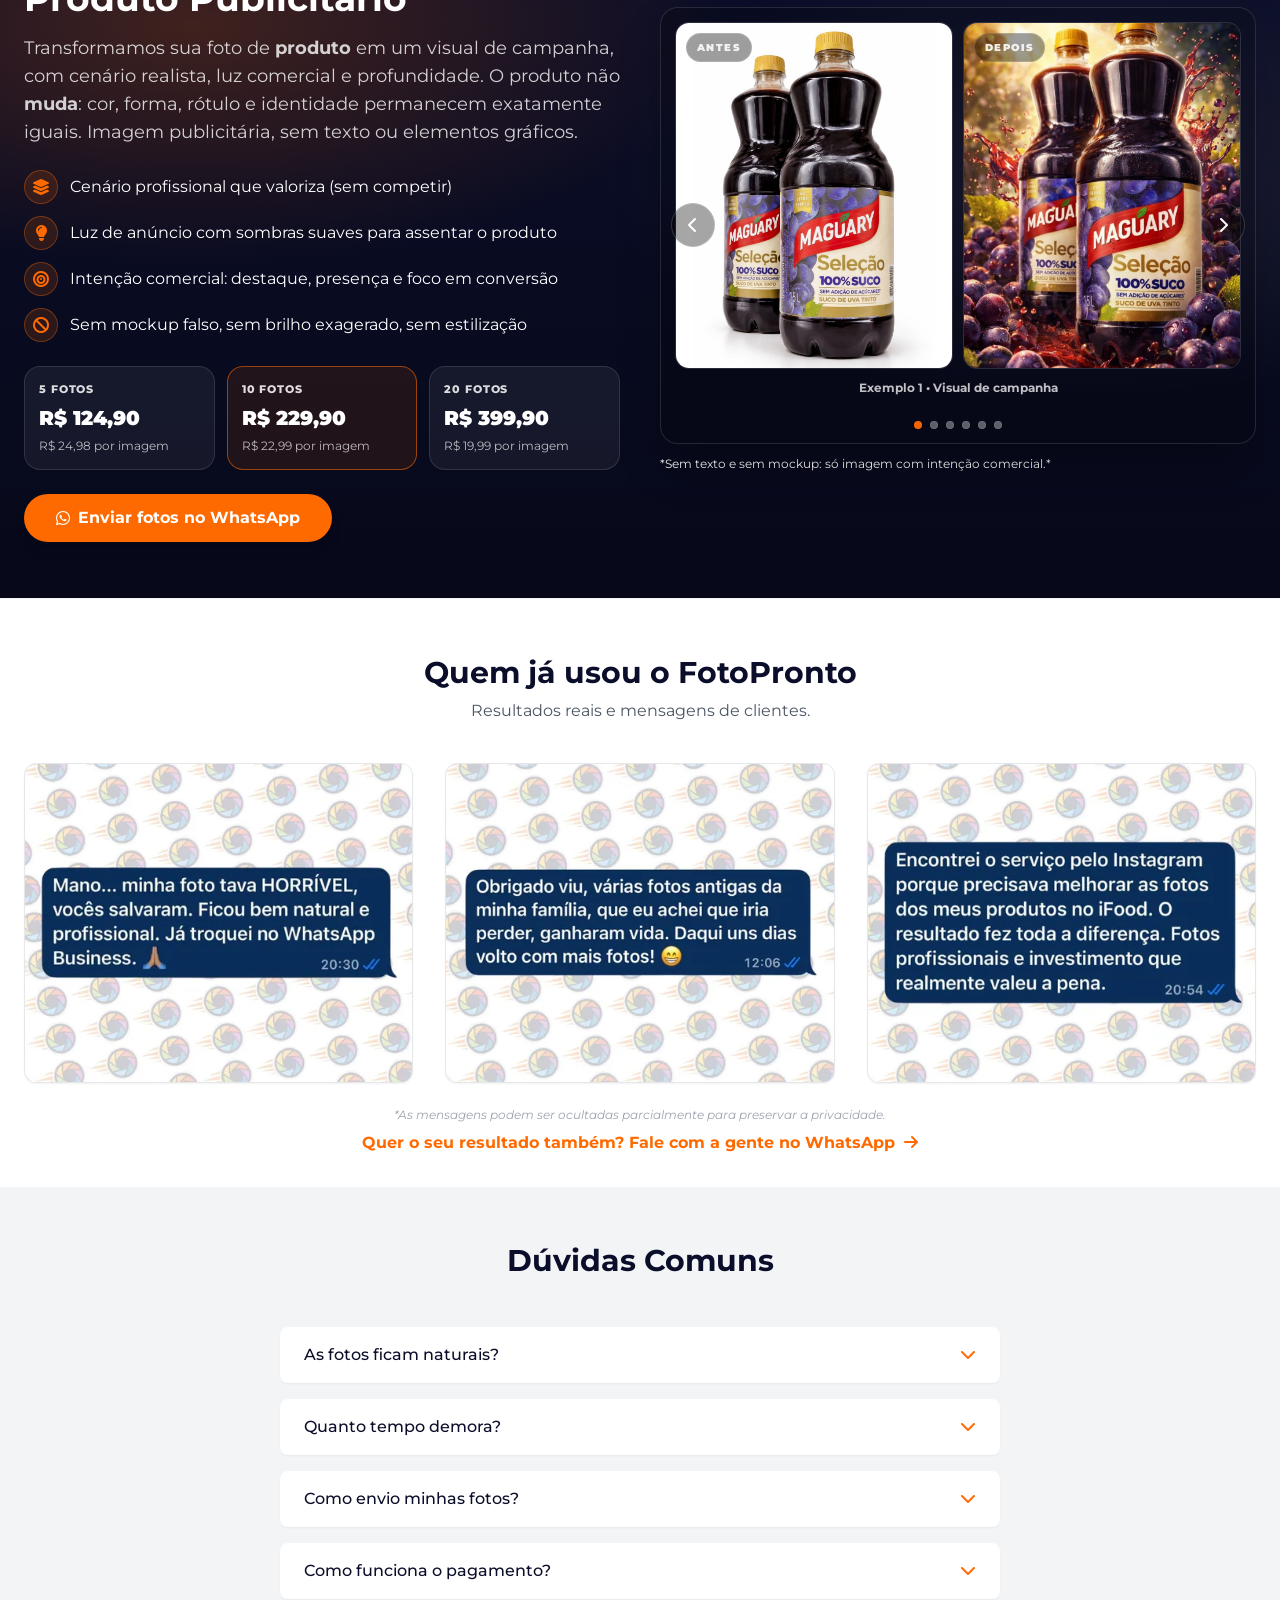
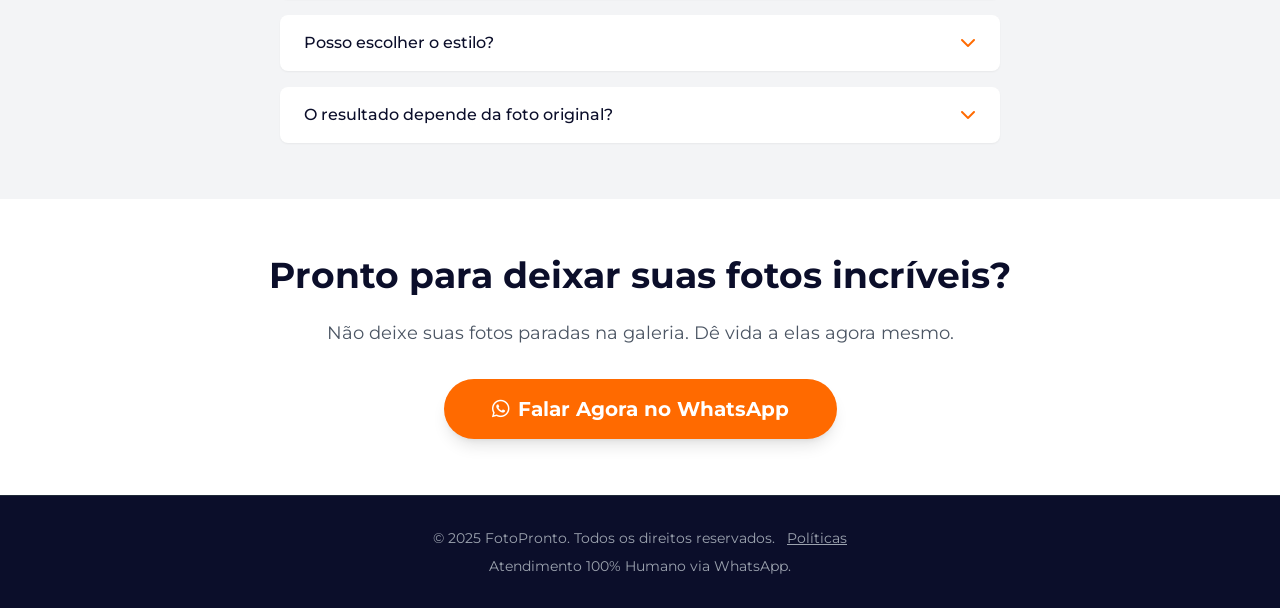
==== commit 0951ac9a: "Update index.html" ====
--- a/index.html
+++ b/index.html
@@ -250,7 +250,7 @@
               >
               •
               <span
-                ><i class="fab fa-whatsapp mr-2"></i> Entrega no
+                ><i class="fab fa-whatsapp text-brand-orange mr-1"></i> Entrega no
                 WhatsApp</span
               >
             </div>
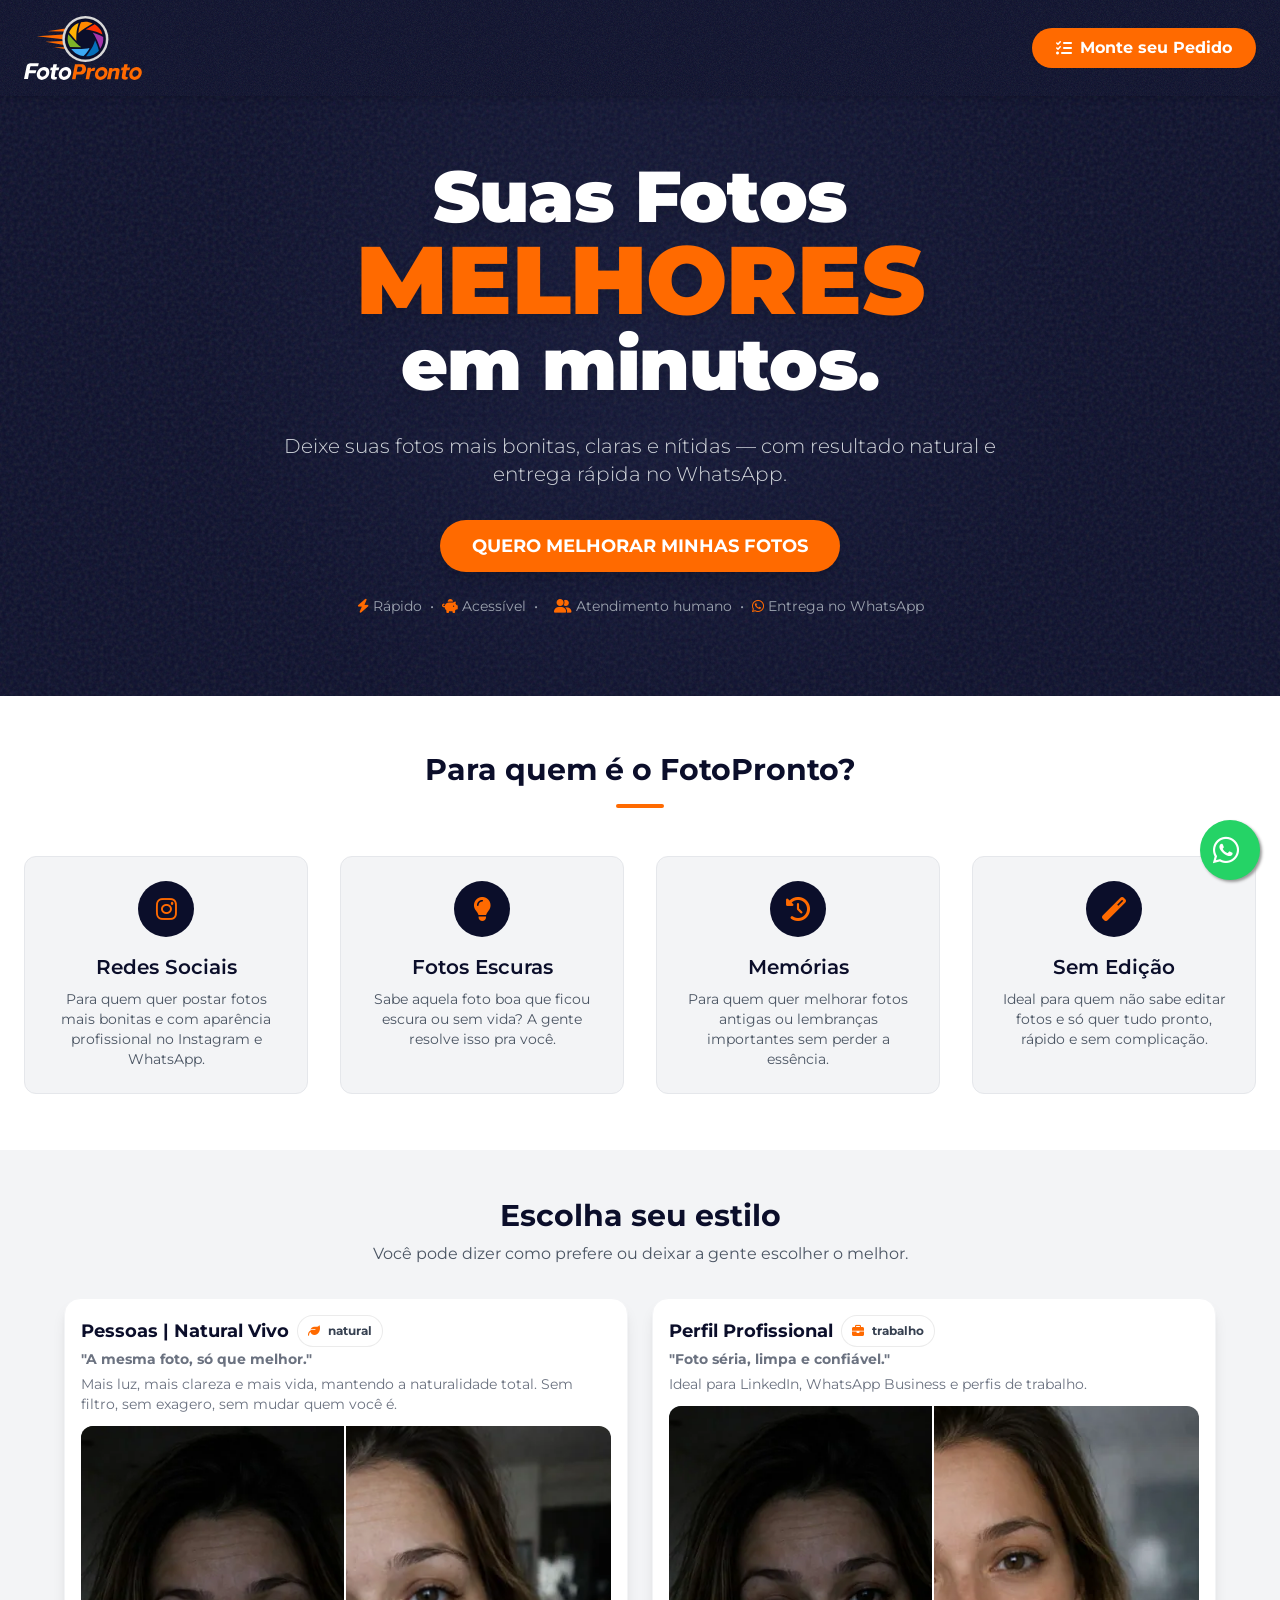
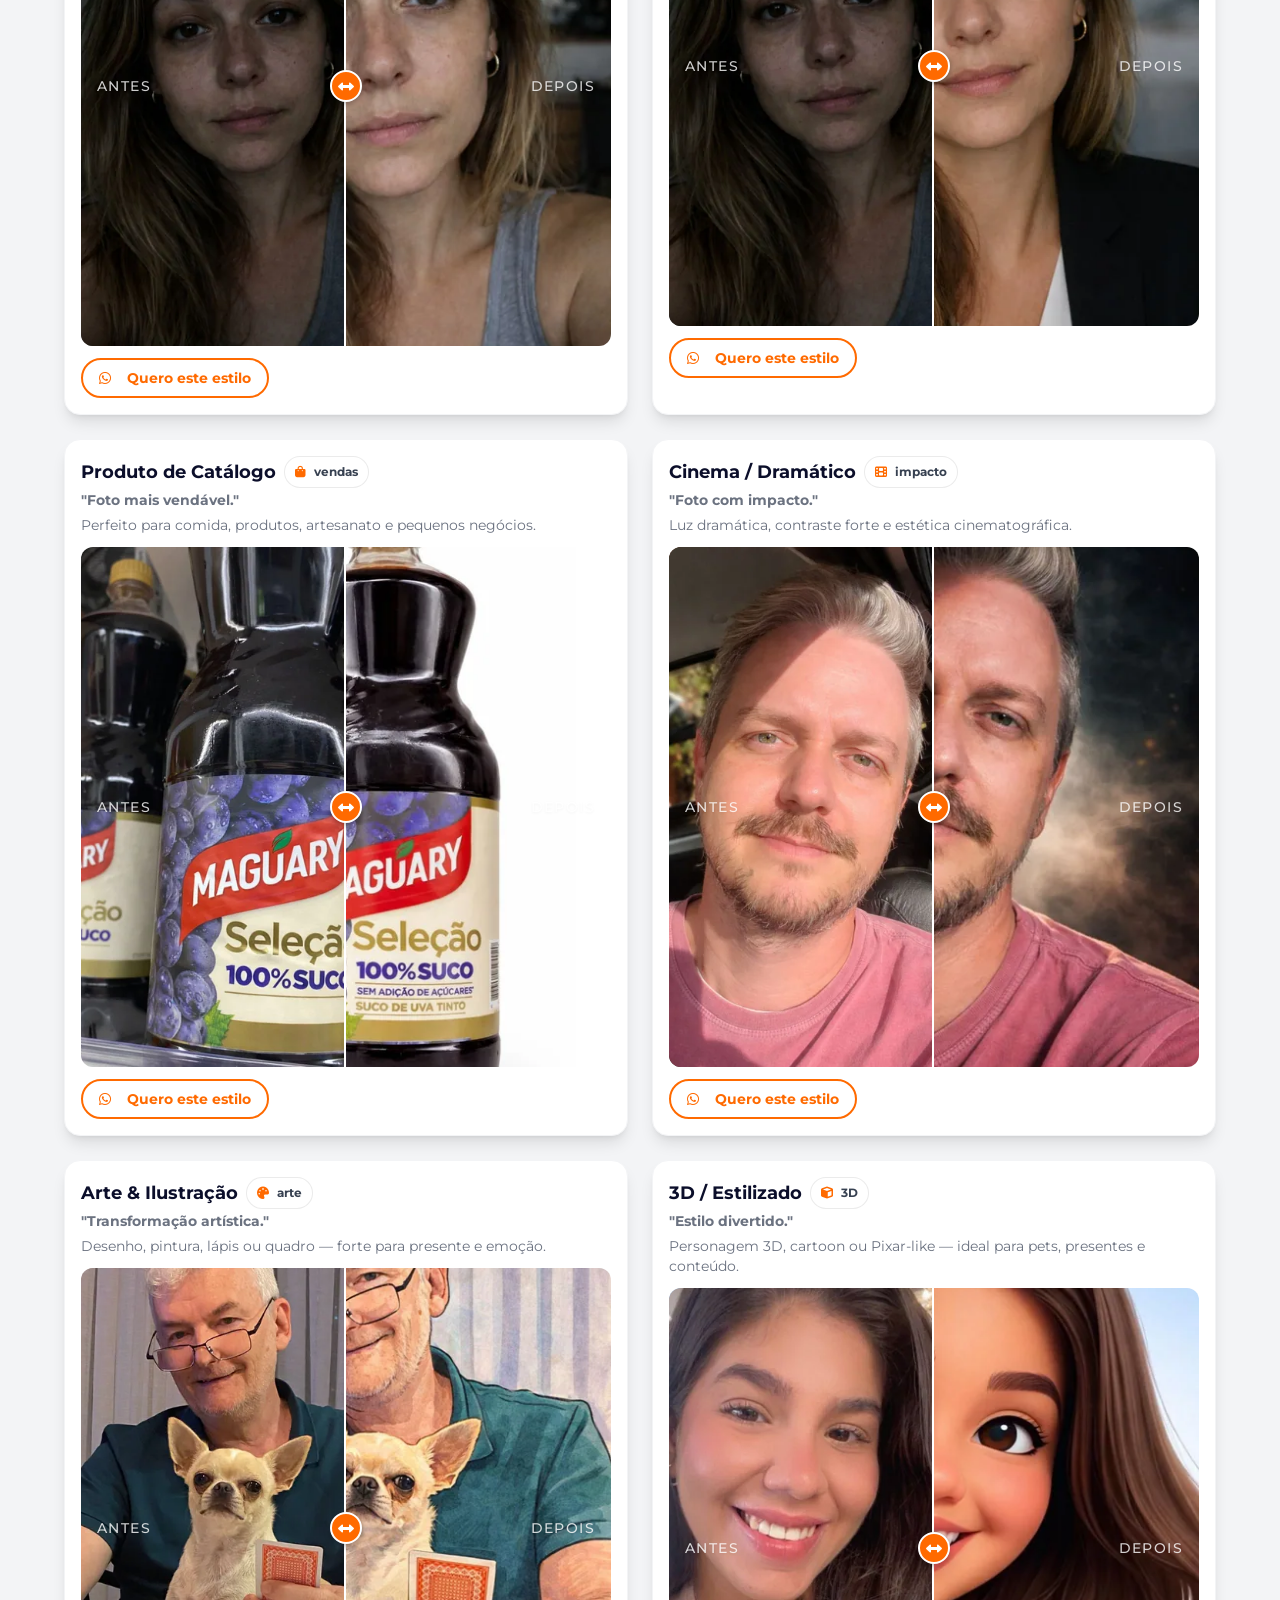
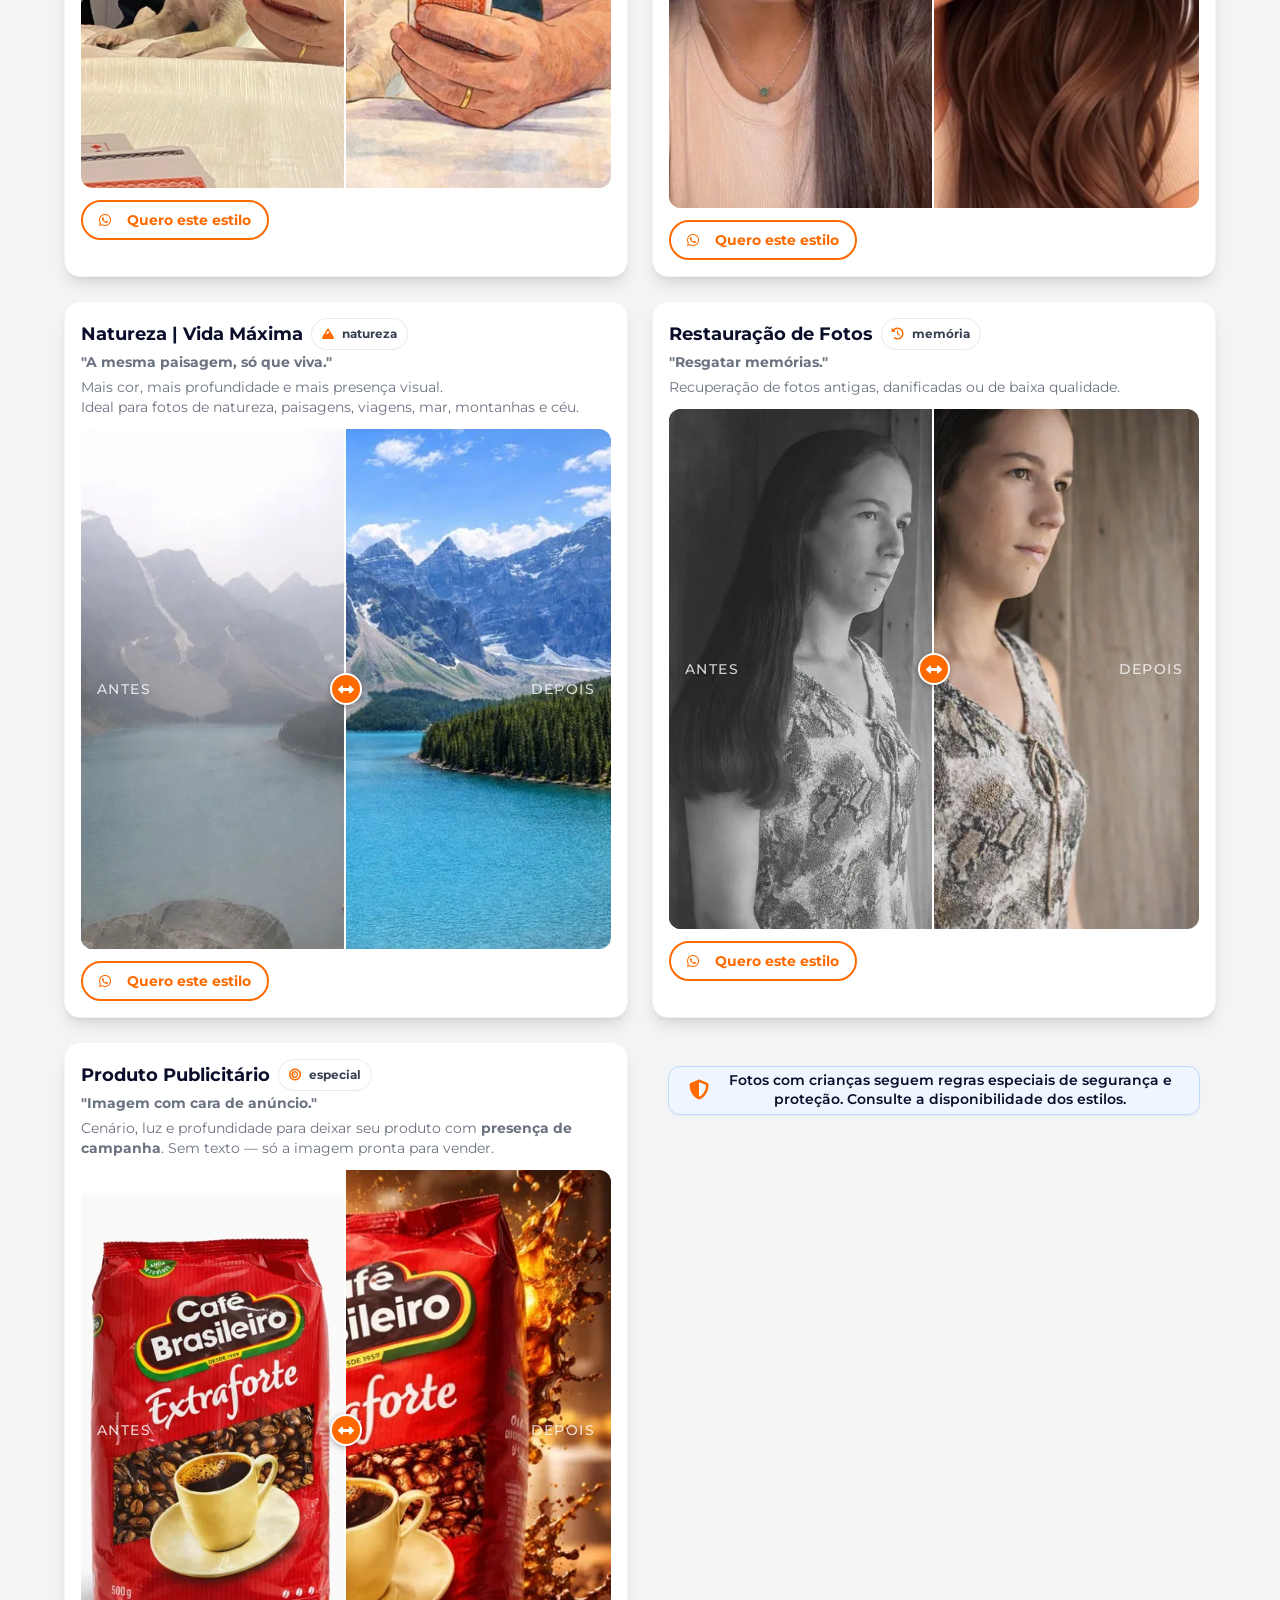
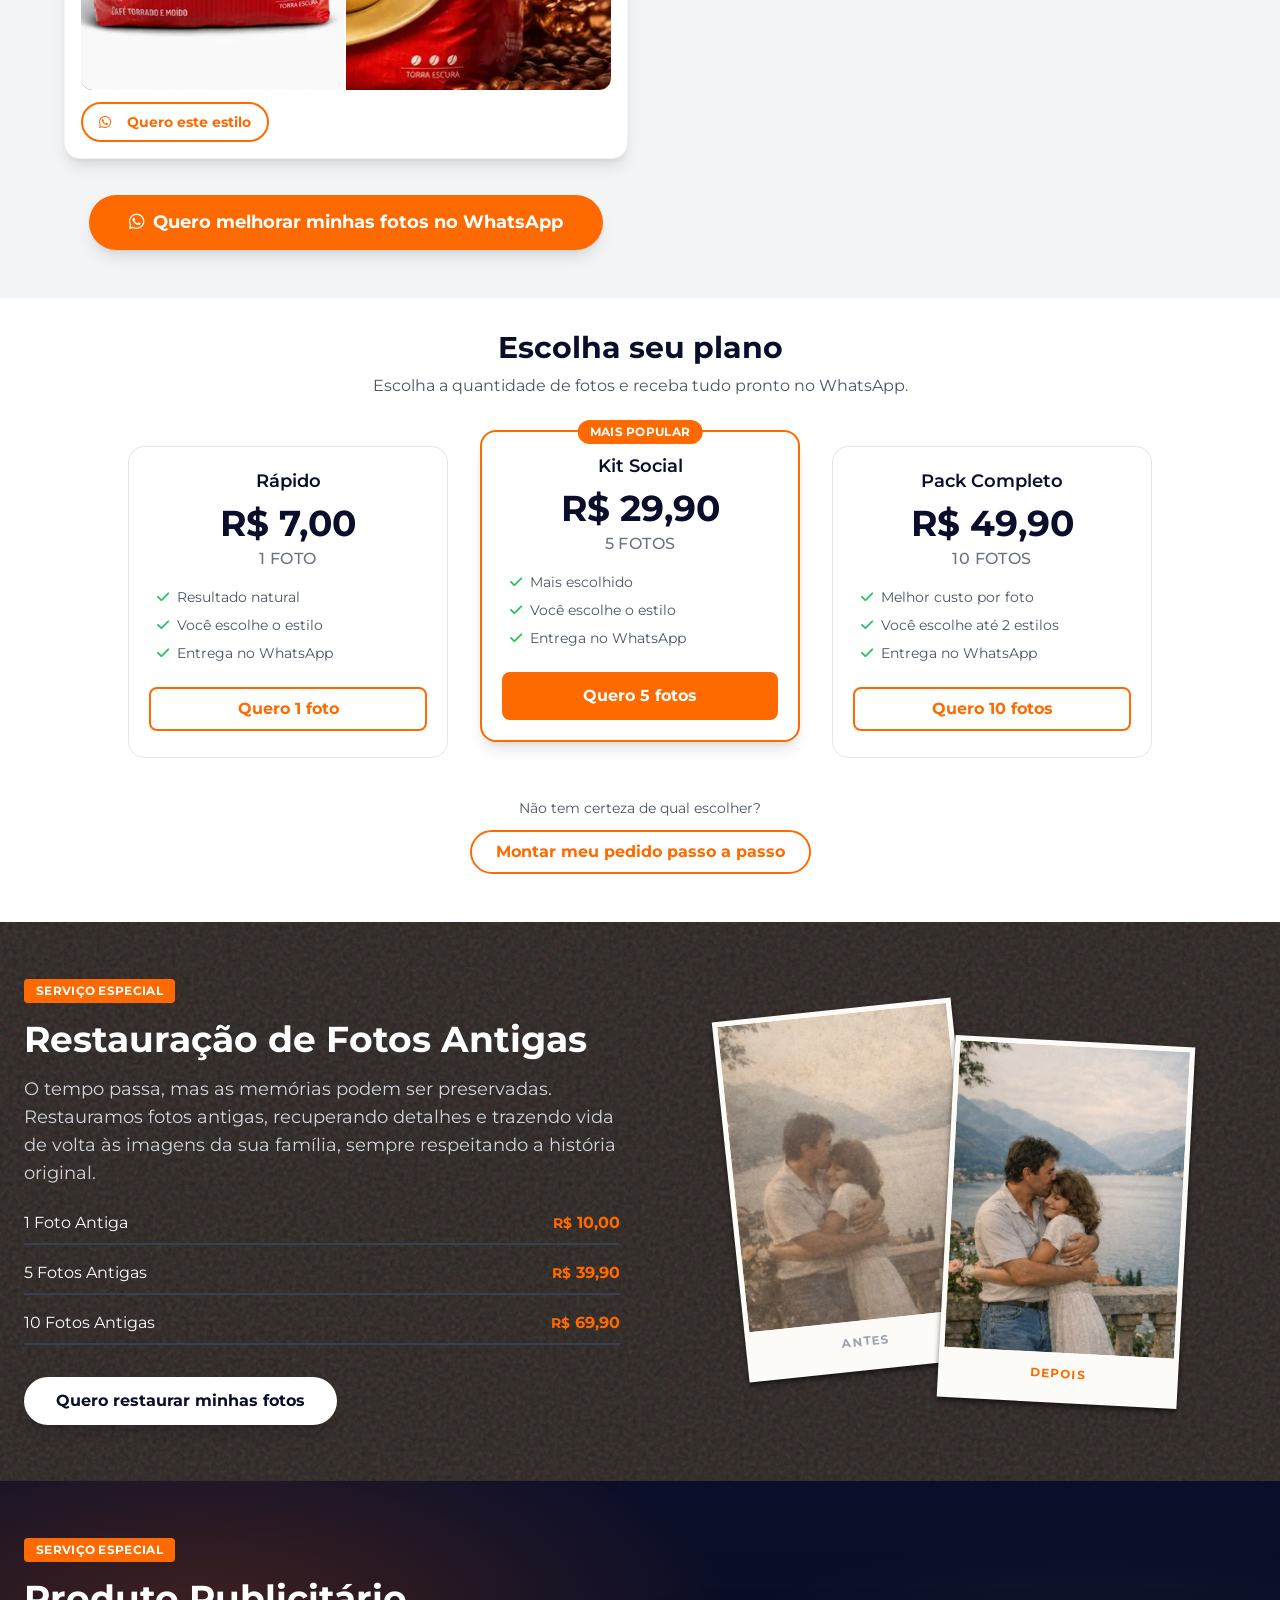
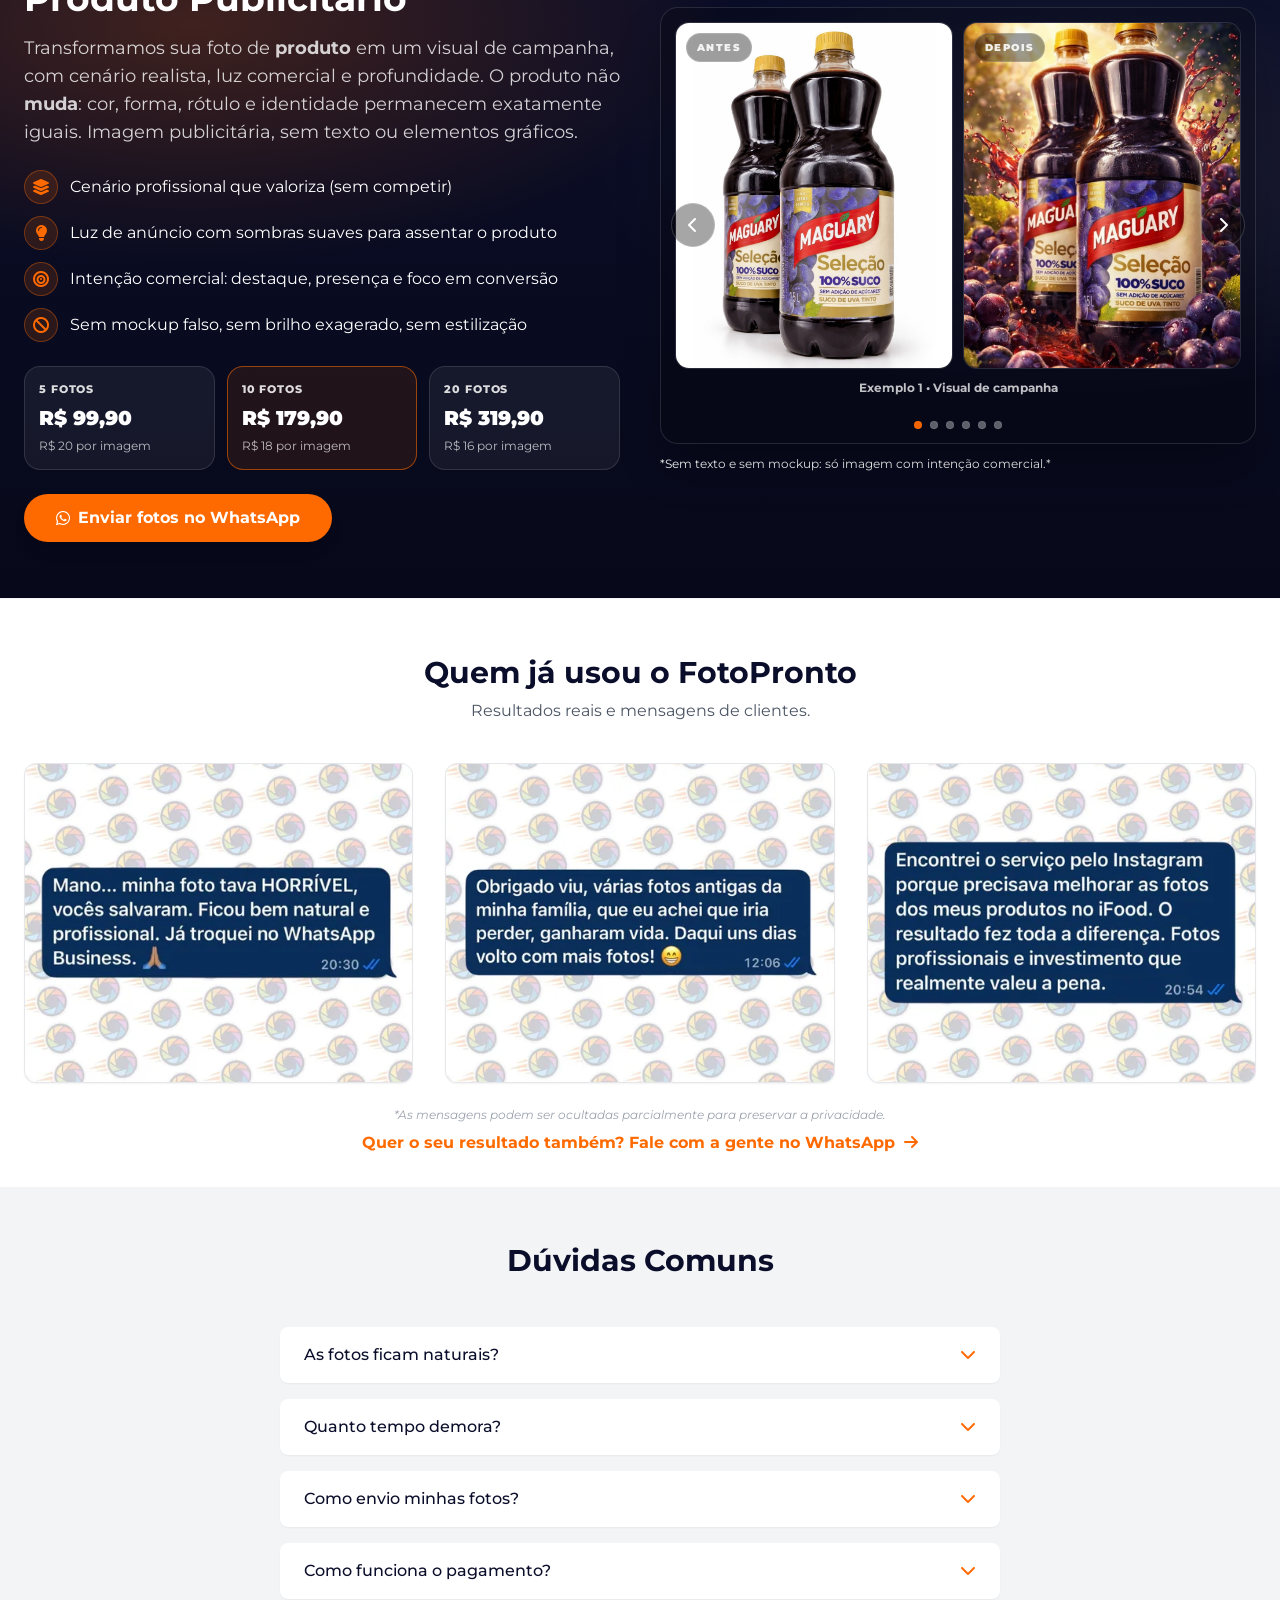
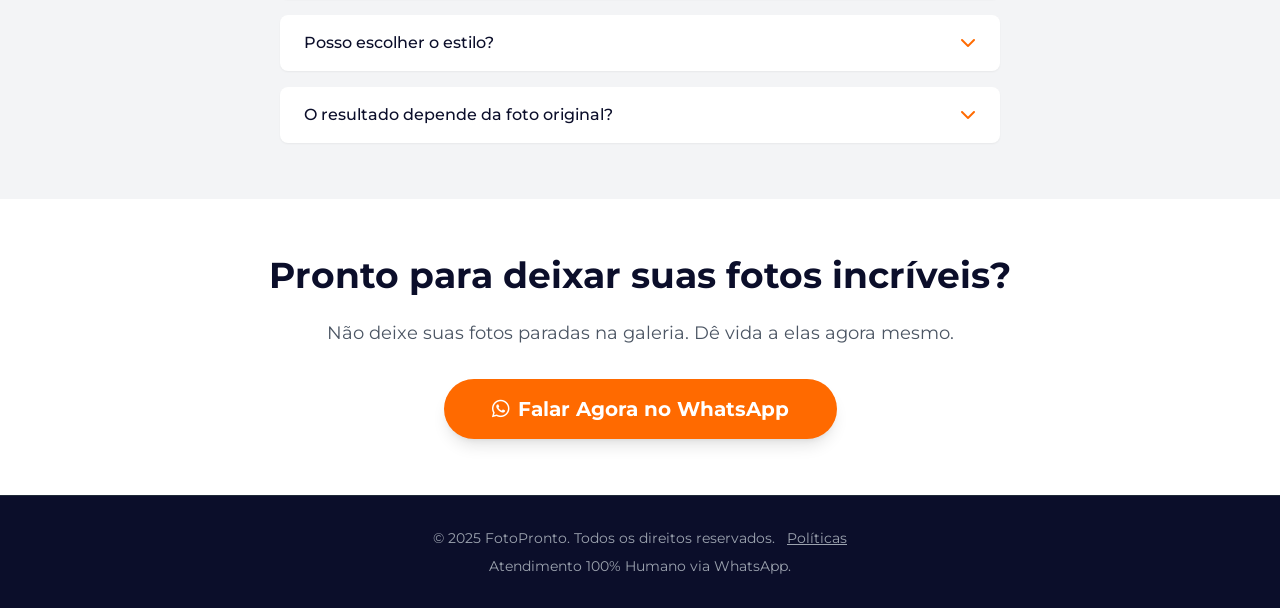
==== commit d10d248e: "Update index.html" ====
--- a/index.html
+++ b/index.html
@@ -1007,18 +1007,18 @@
             <div class="grid grid-cols-1 md:grid-cols-3 gap-3">
               <div class="pp-plan" data-badge="Ideal pra testar">
                 <div class="pp-plan-title">5 fotos</div>
-                <div class="pp-plan-price">R$ 124,90</div>
-                <div class="pp-plan-sub">R$ 24,98 por imagem</div>
+                <div class="pp-plan-price">R$ 99,90</div>
+                <div class="pp-plan-sub">R$ 20 por imagem</div>
               </div>
               <div class="pp-plan pp-plan-featured" data-badge="Mais vendido">
                 <div class="pp-plan-title">10 fotos</div>
-                <div class="pp-plan-price">R$ 229,90</div>
-                <div class="pp-plan-sub">R$ 22,99 por imagem</div>
+                <div class="pp-plan-price">R$ 179,90</div>
+                <div class="pp-plan-sub">R$ 18 por imagem</div>
               </div>
               <div class="pp-plan" data-badge="Menor preço por foto">
                 <div class="pp-plan-title">20 fotos</div>
-                <div class="pp-plan-price">R$ 399,90</div>
-                <div class="pp-plan-sub">R$ 19,99 por imagem</div>
+                <div class="pp-plan-price">R$ 319,90</div>
+                <div class="pp-plan-sub">R$ 16 por imagem</div>
               </div>
             </div>
 
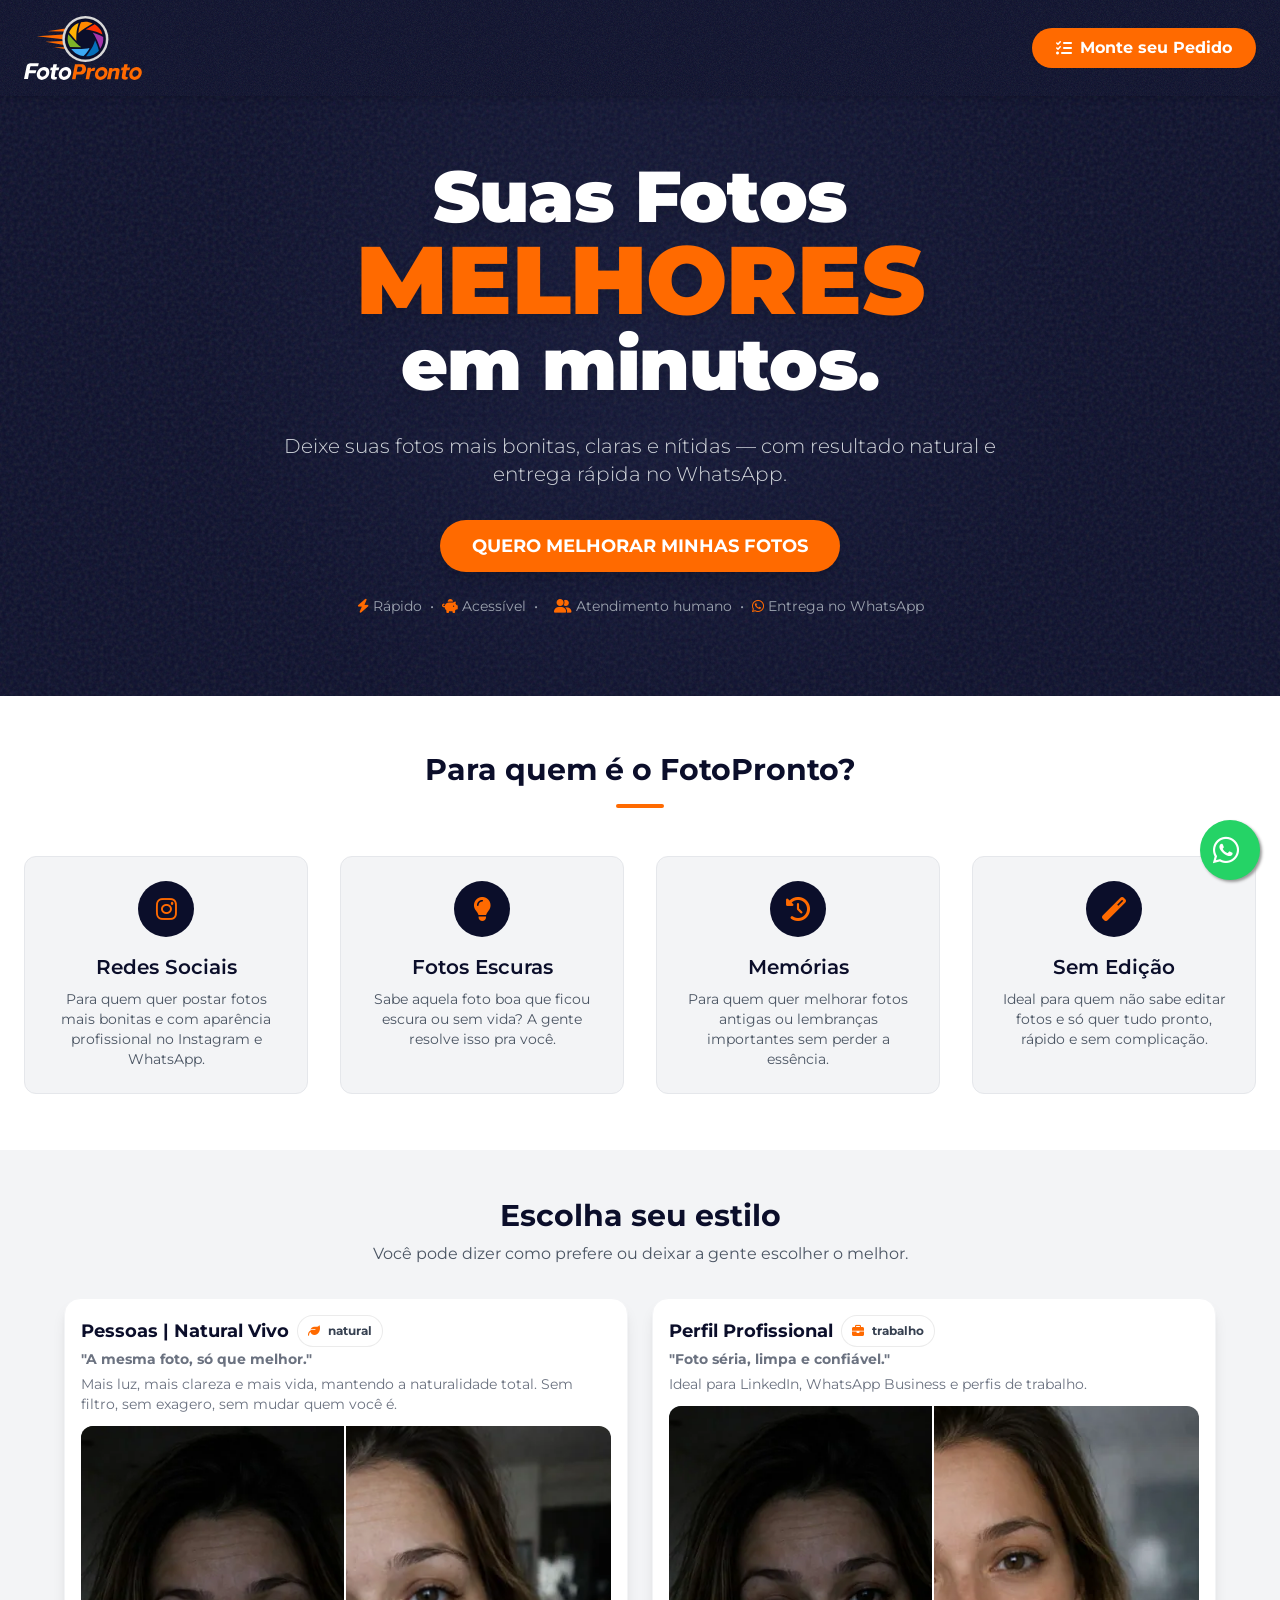
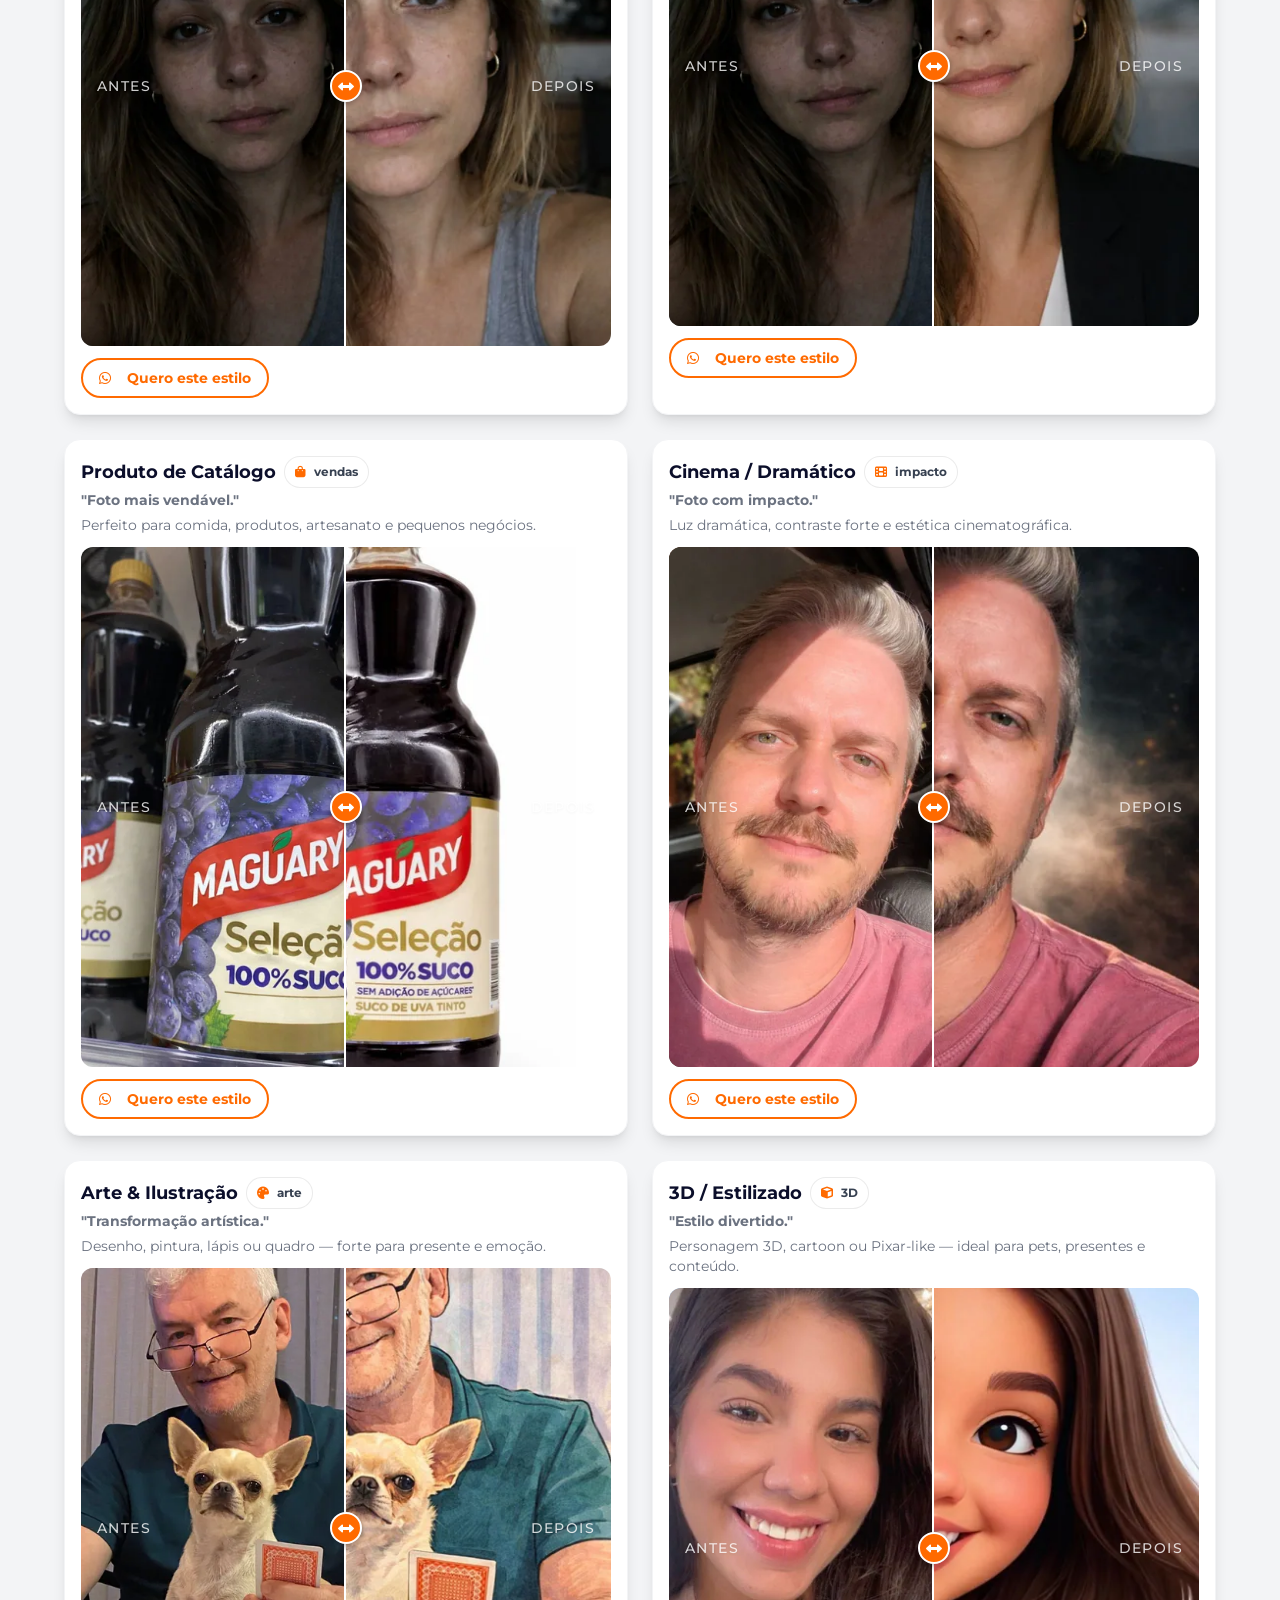
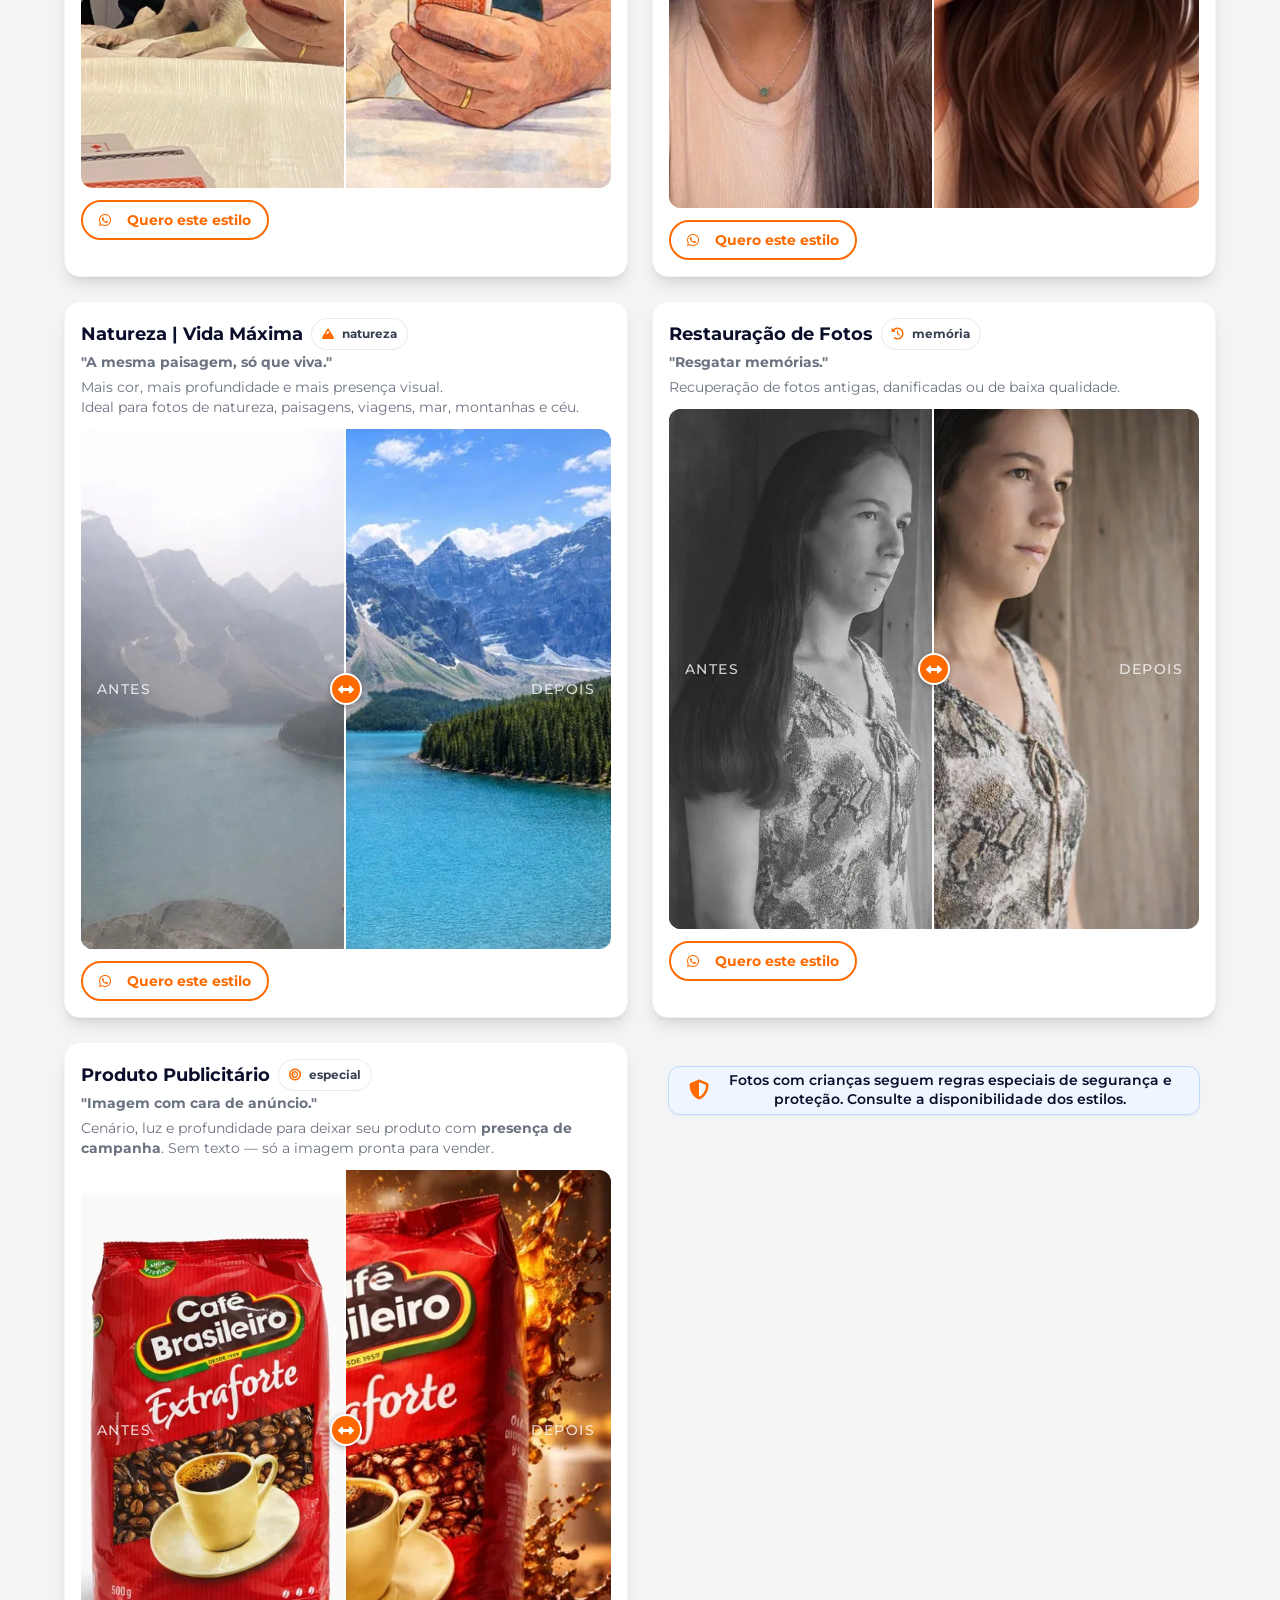
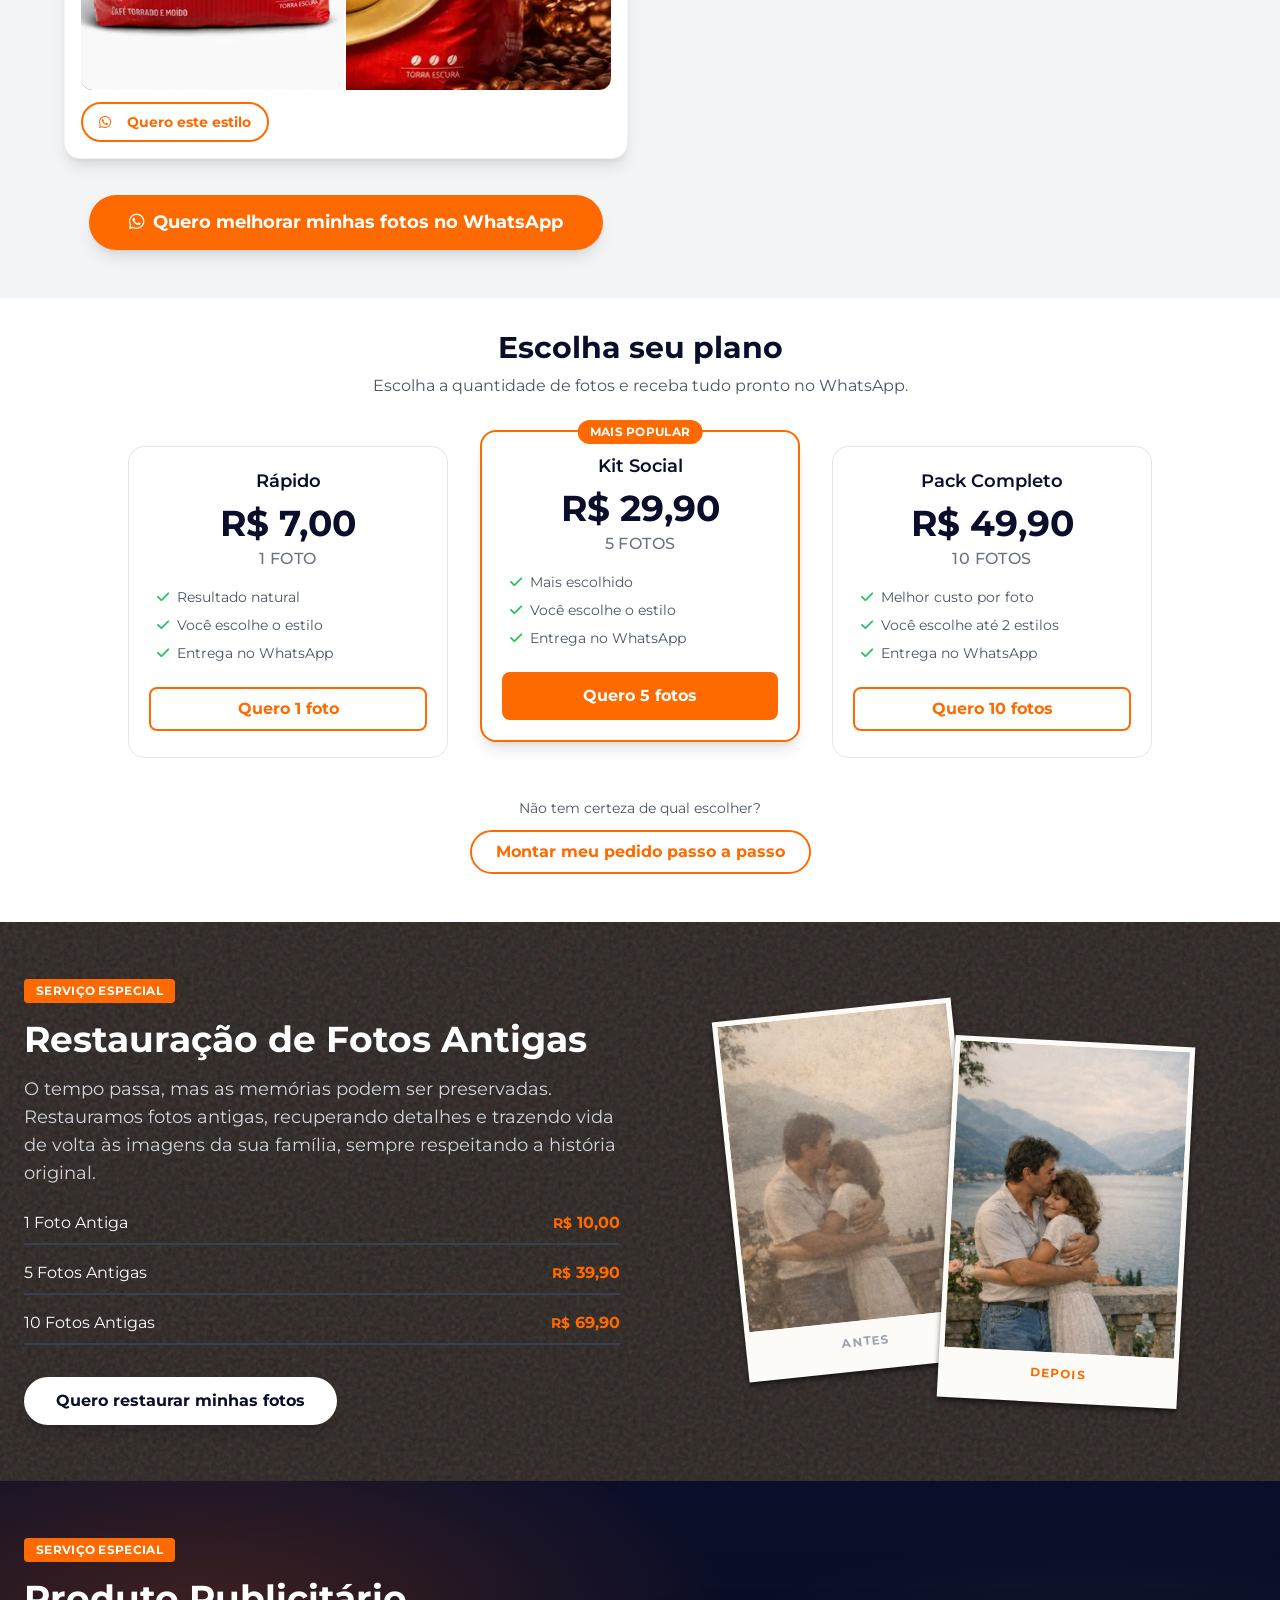
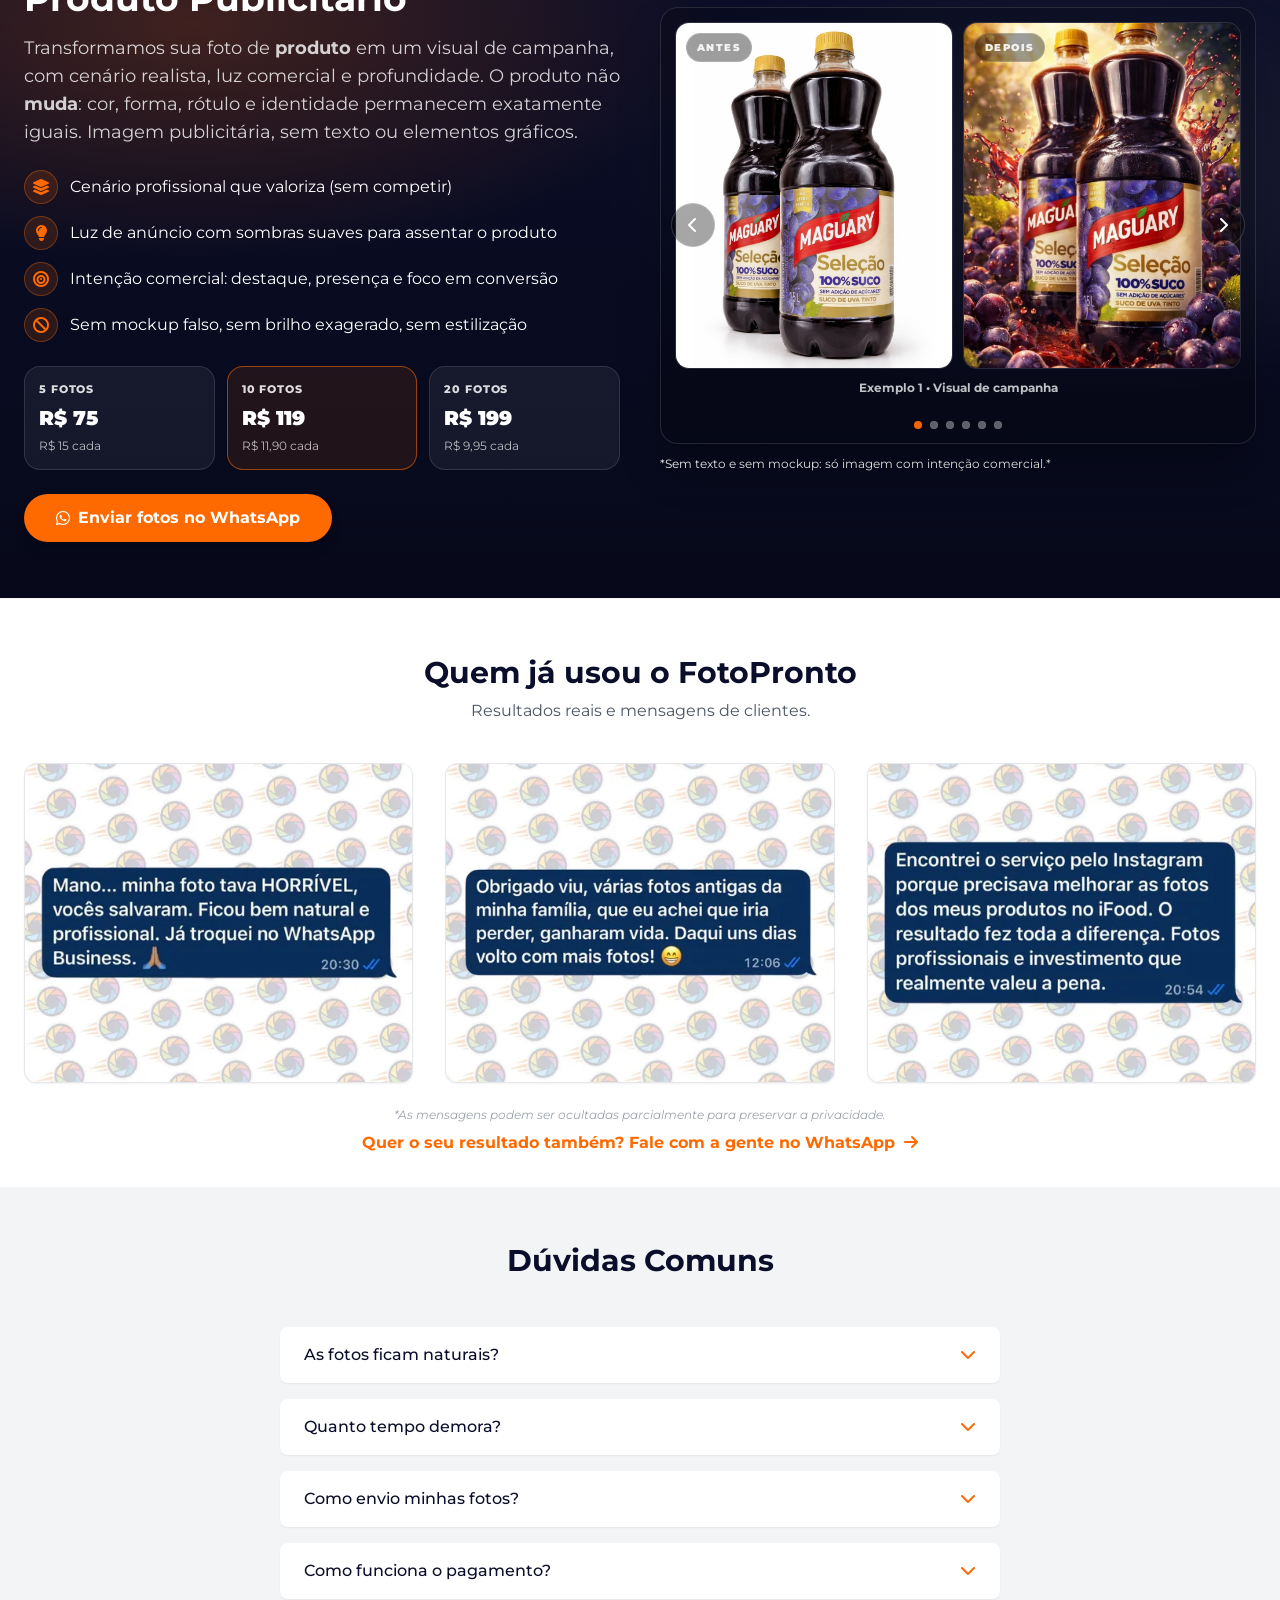
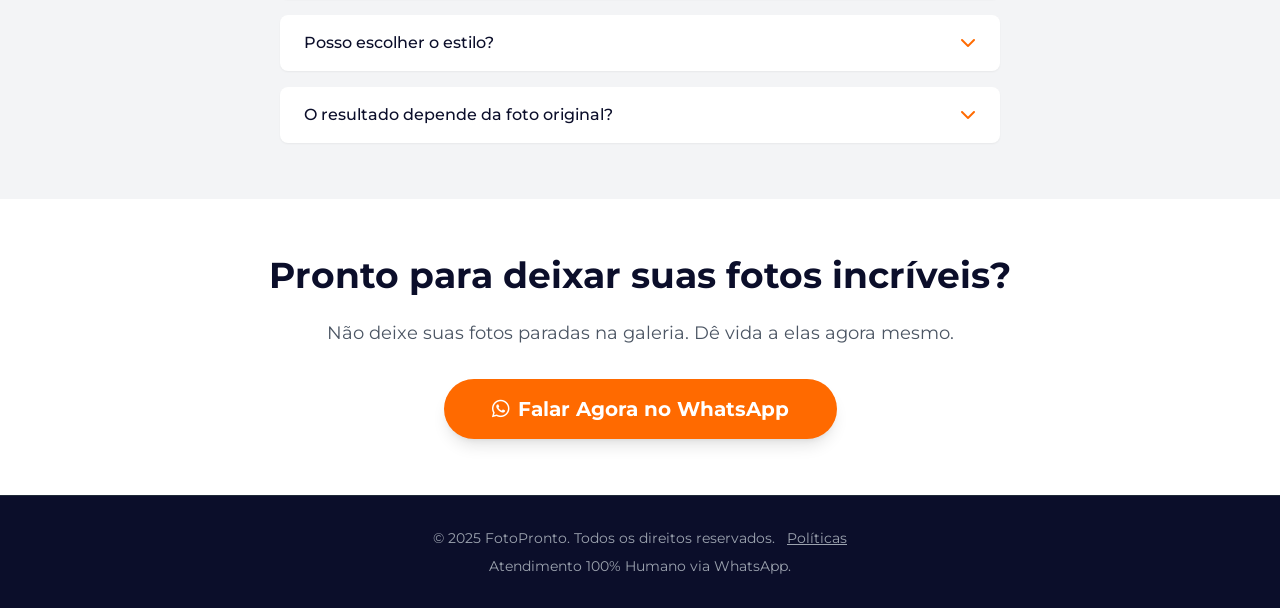
==== commit 87d37e6c: "Update index.html" ====
--- a/index.html
+++ b/index.html
@@ -1007,18 +1007,18 @@
             <div class="grid grid-cols-1 md:grid-cols-3 gap-3">
               <div class="pp-plan" data-badge="Ideal pra testar">
                 <div class="pp-plan-title">5 fotos</div>
-                <div class="pp-plan-price">R$ 99,90</div>
-                <div class="pp-plan-sub">R$ 20 por imagem</div>
+                <div class="pp-plan-price">R$ 75</div>
+                <div class="pp-plan-sub">R$ 15 cada</div>
               </div>
               <div class="pp-plan pp-plan-featured" data-badge="Mais vendido">
                 <div class="pp-plan-title">10 fotos</div>
-                <div class="pp-plan-price">R$ 179,90</div>
-                <div class="pp-plan-sub">R$ 18 por imagem</div>
+                <div class="pp-plan-price">R$ 119</div>
+                <div class="pp-plan-sub">R$ 11,90 cada</div>
               </div>
               <div class="pp-plan" data-badge="Menor preço por foto">
                 <div class="pp-plan-title">20 fotos</div>
-                <div class="pp-plan-price">R$ 319,90</div>
-                <div class="pp-plan-sub">R$ 16 por imagem</div>
+                <div class="pp-plan-price">R$ 199</div>
+                <div class="pp-plan-sub">R$ 9,95 cada</div>
               </div>
             </div>
 
